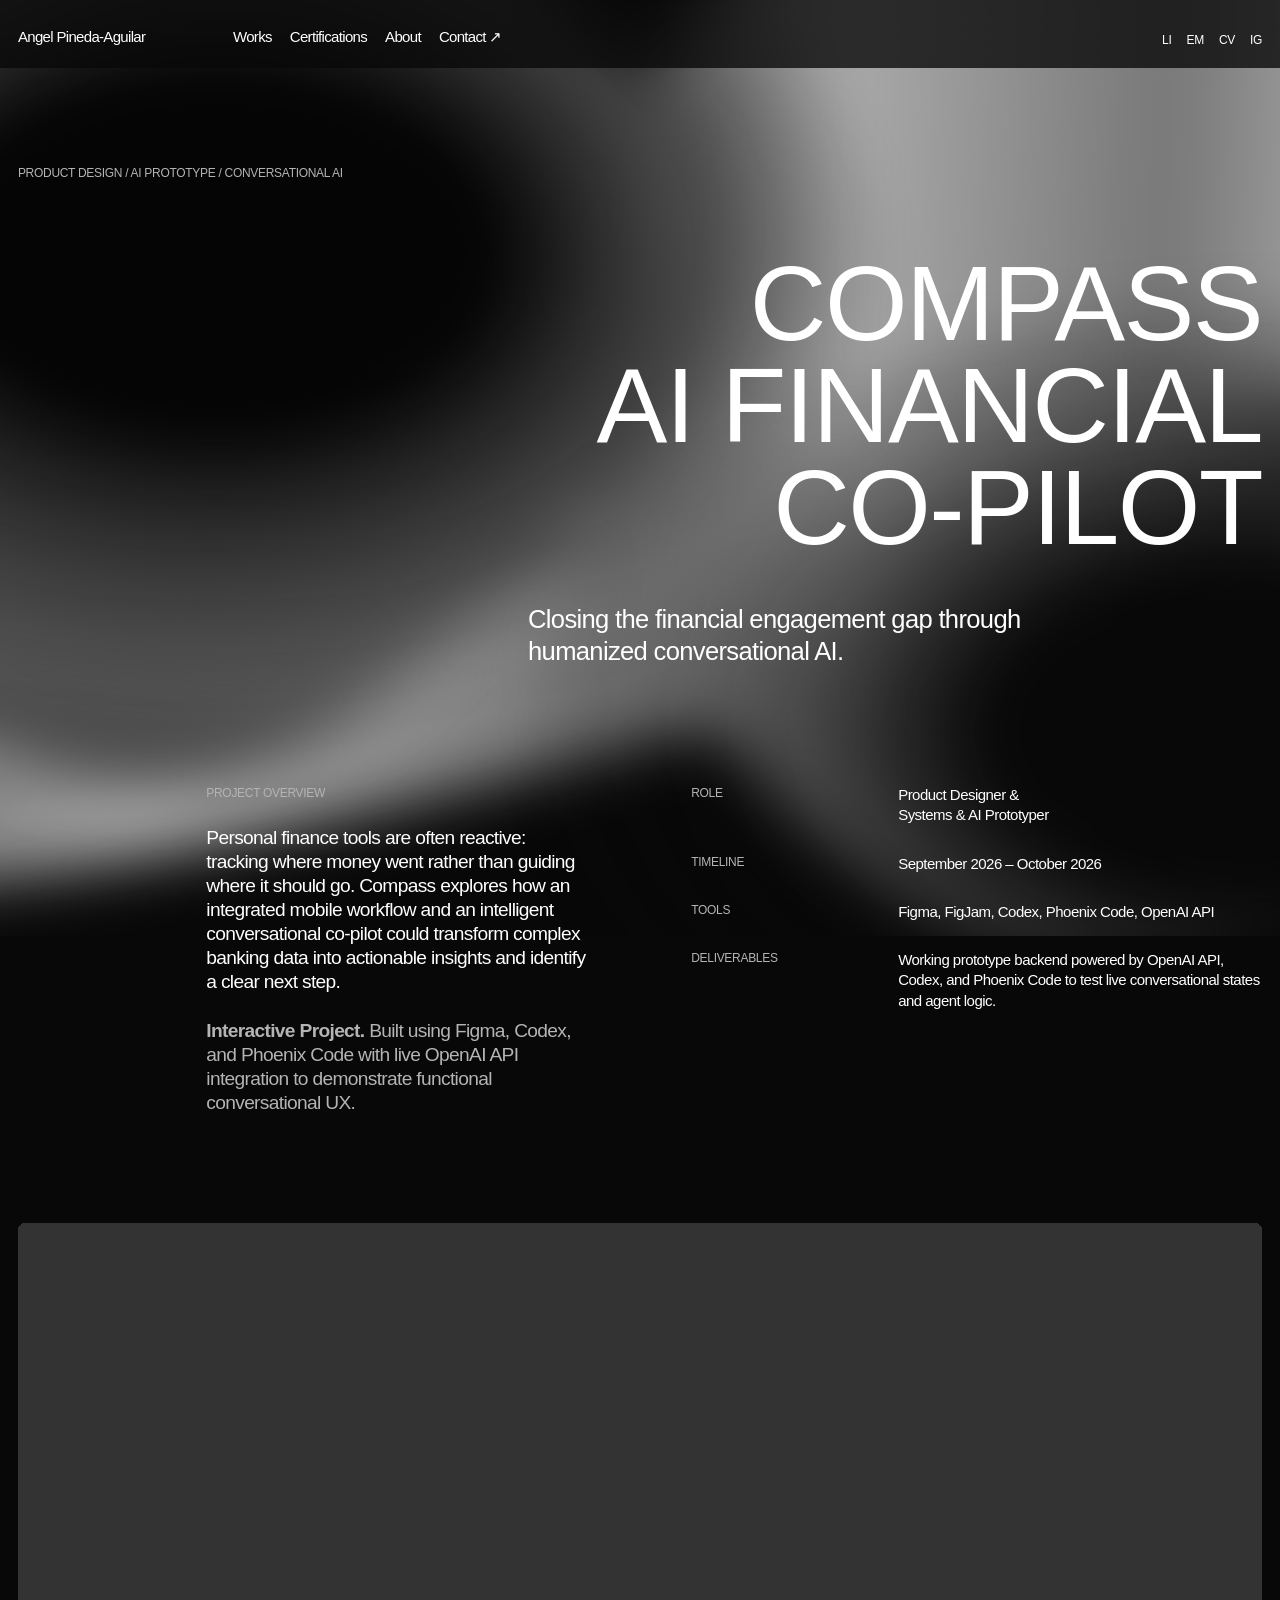
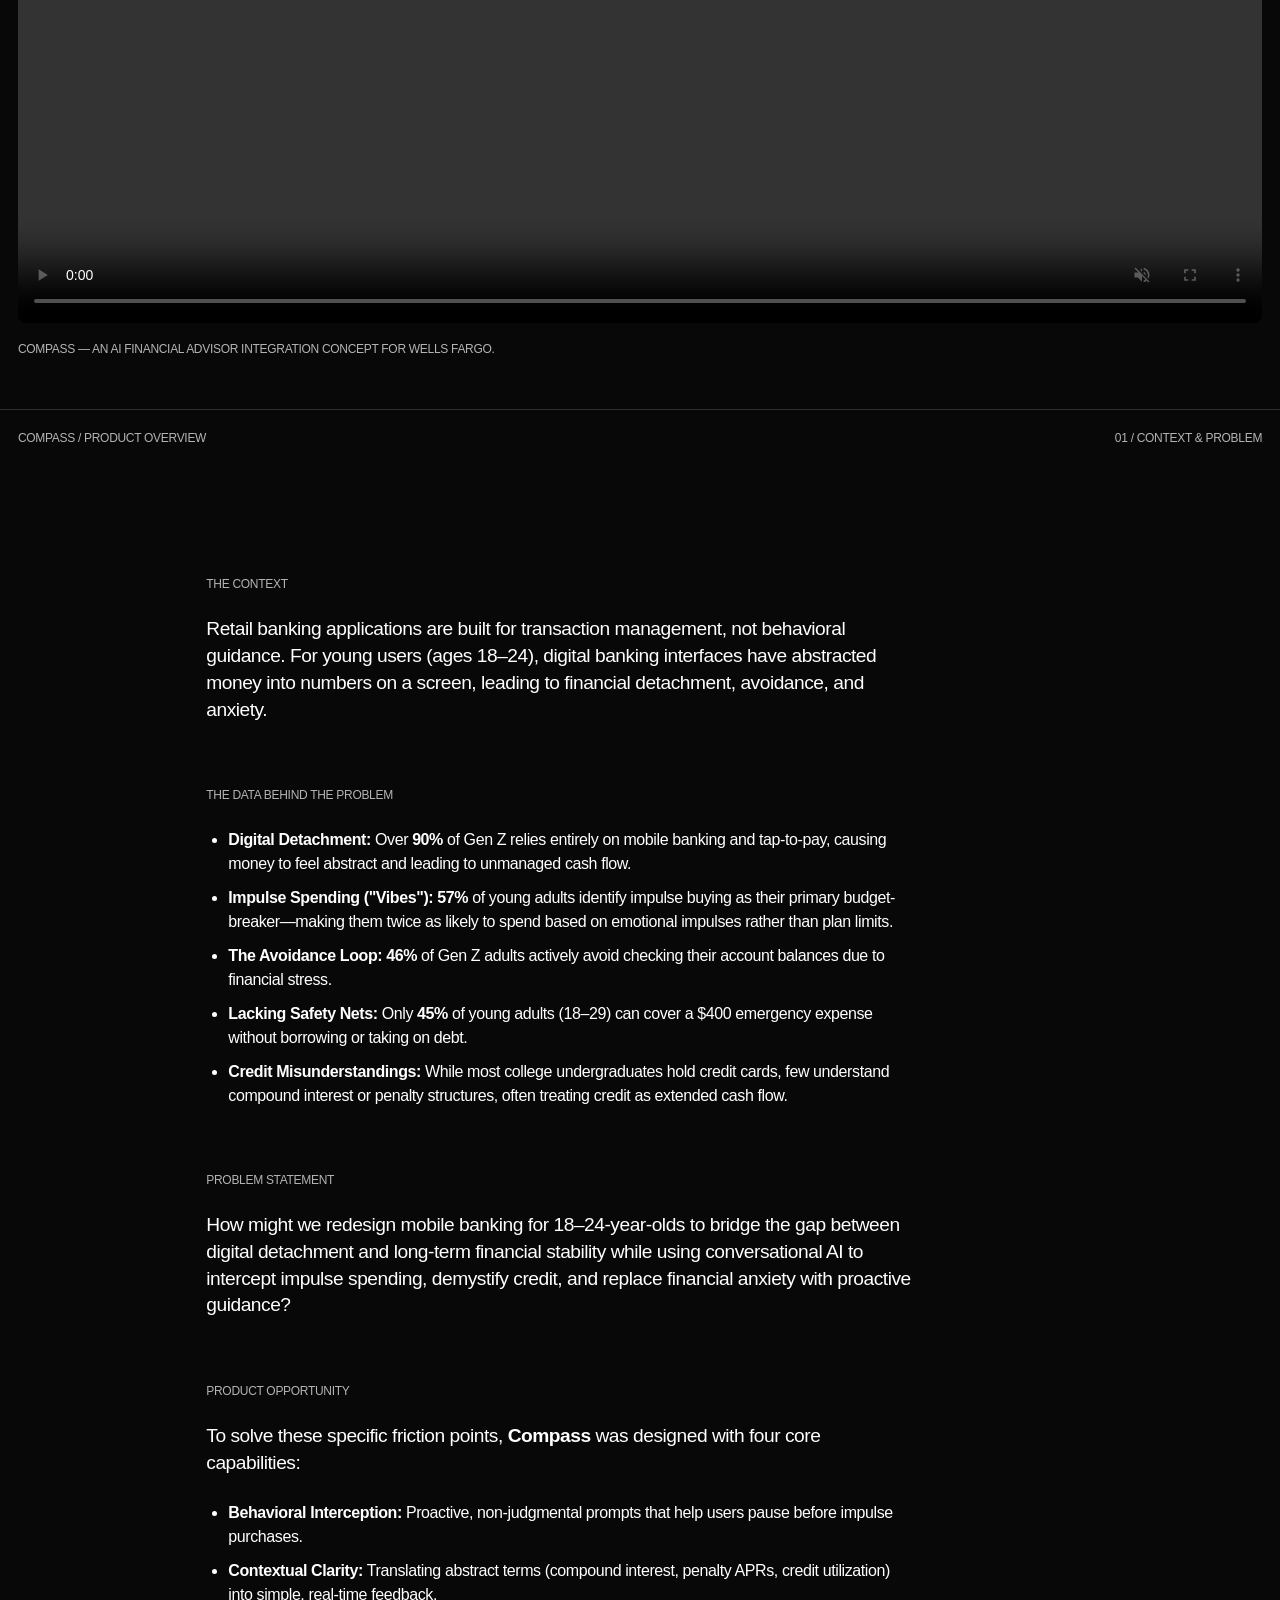
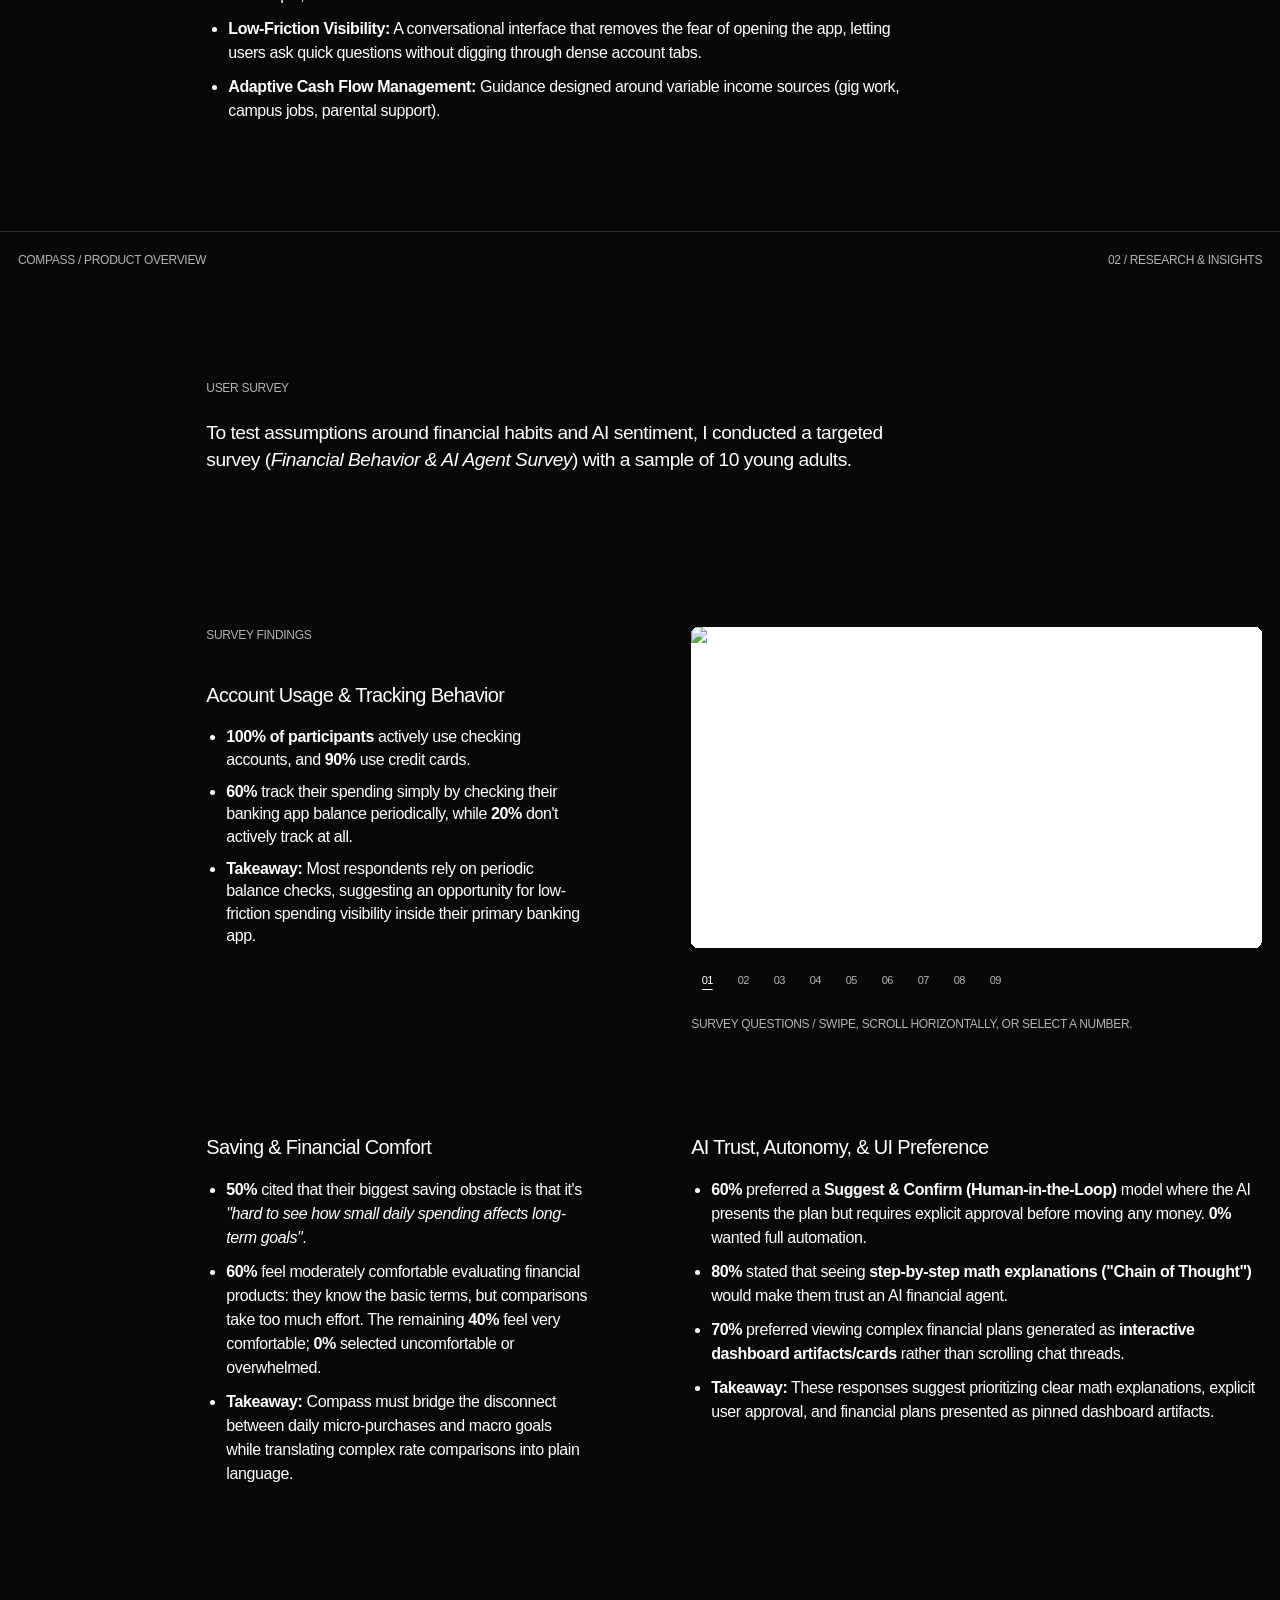
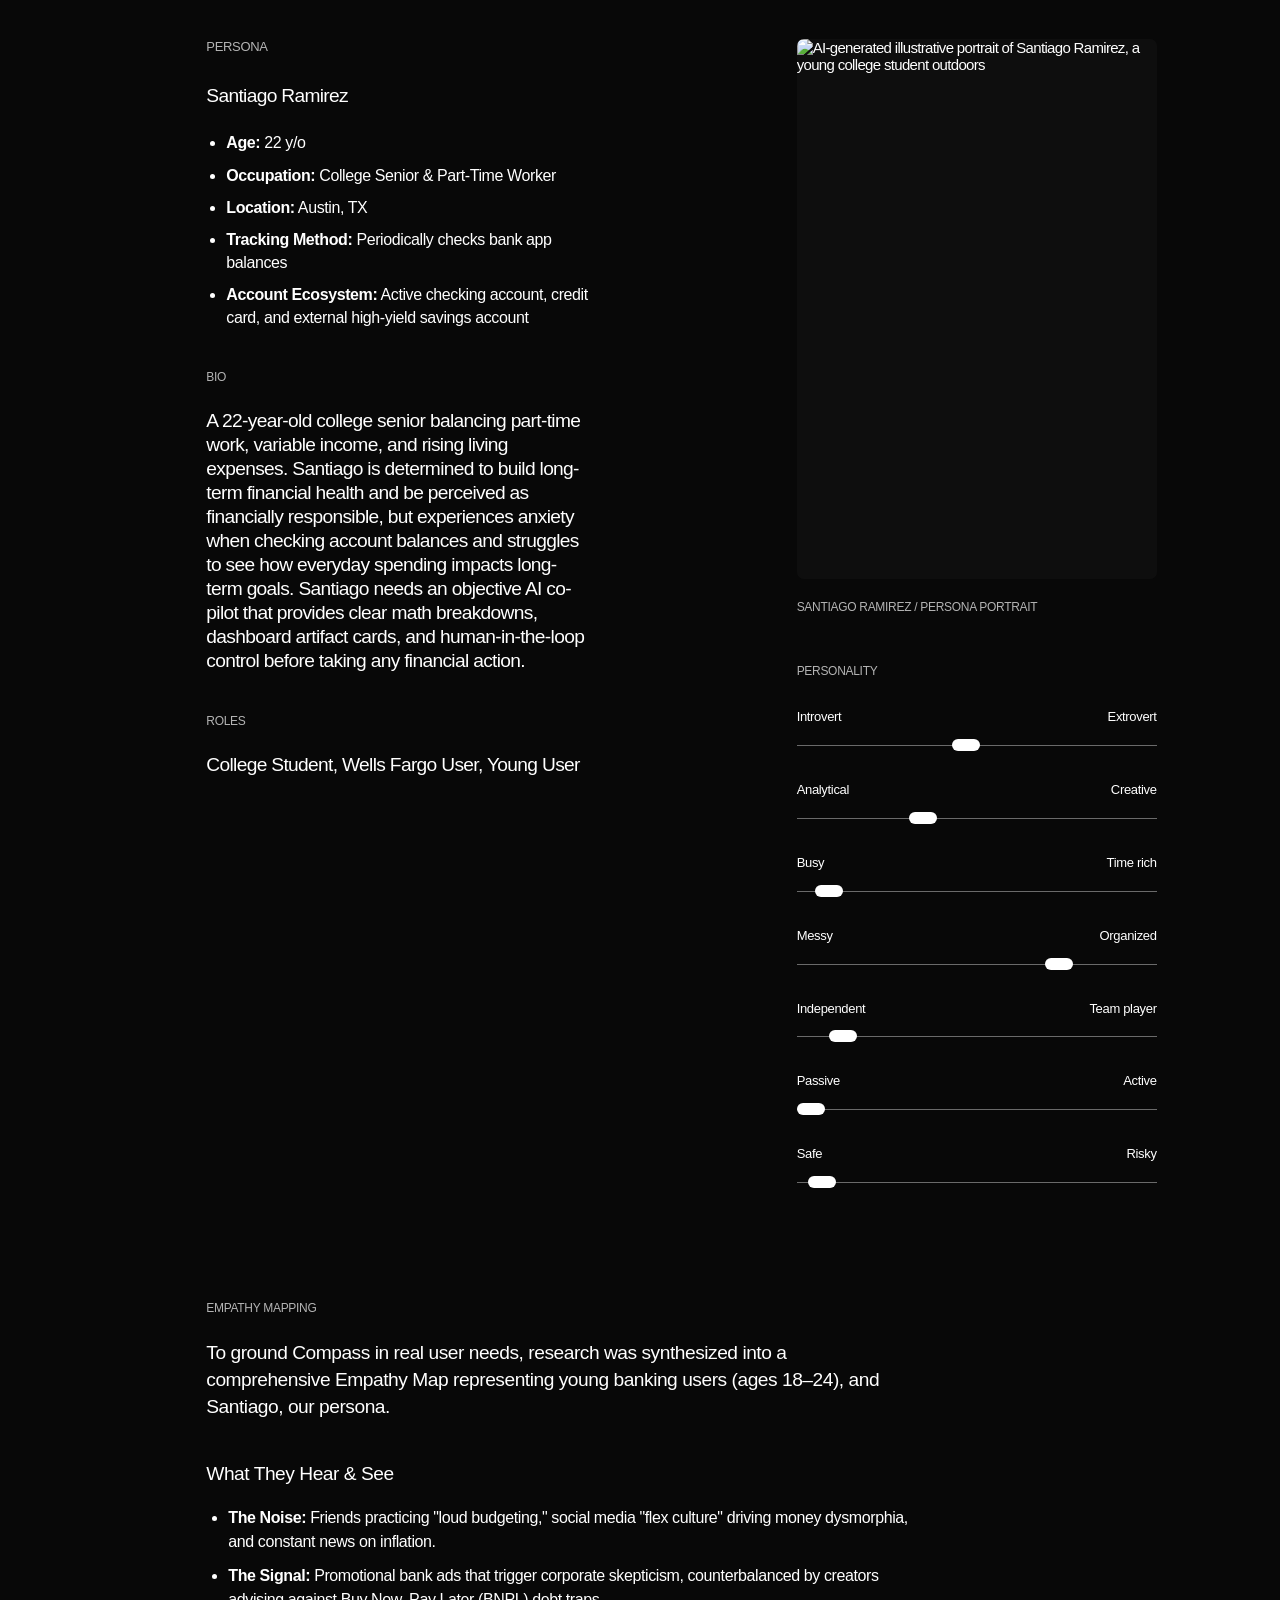
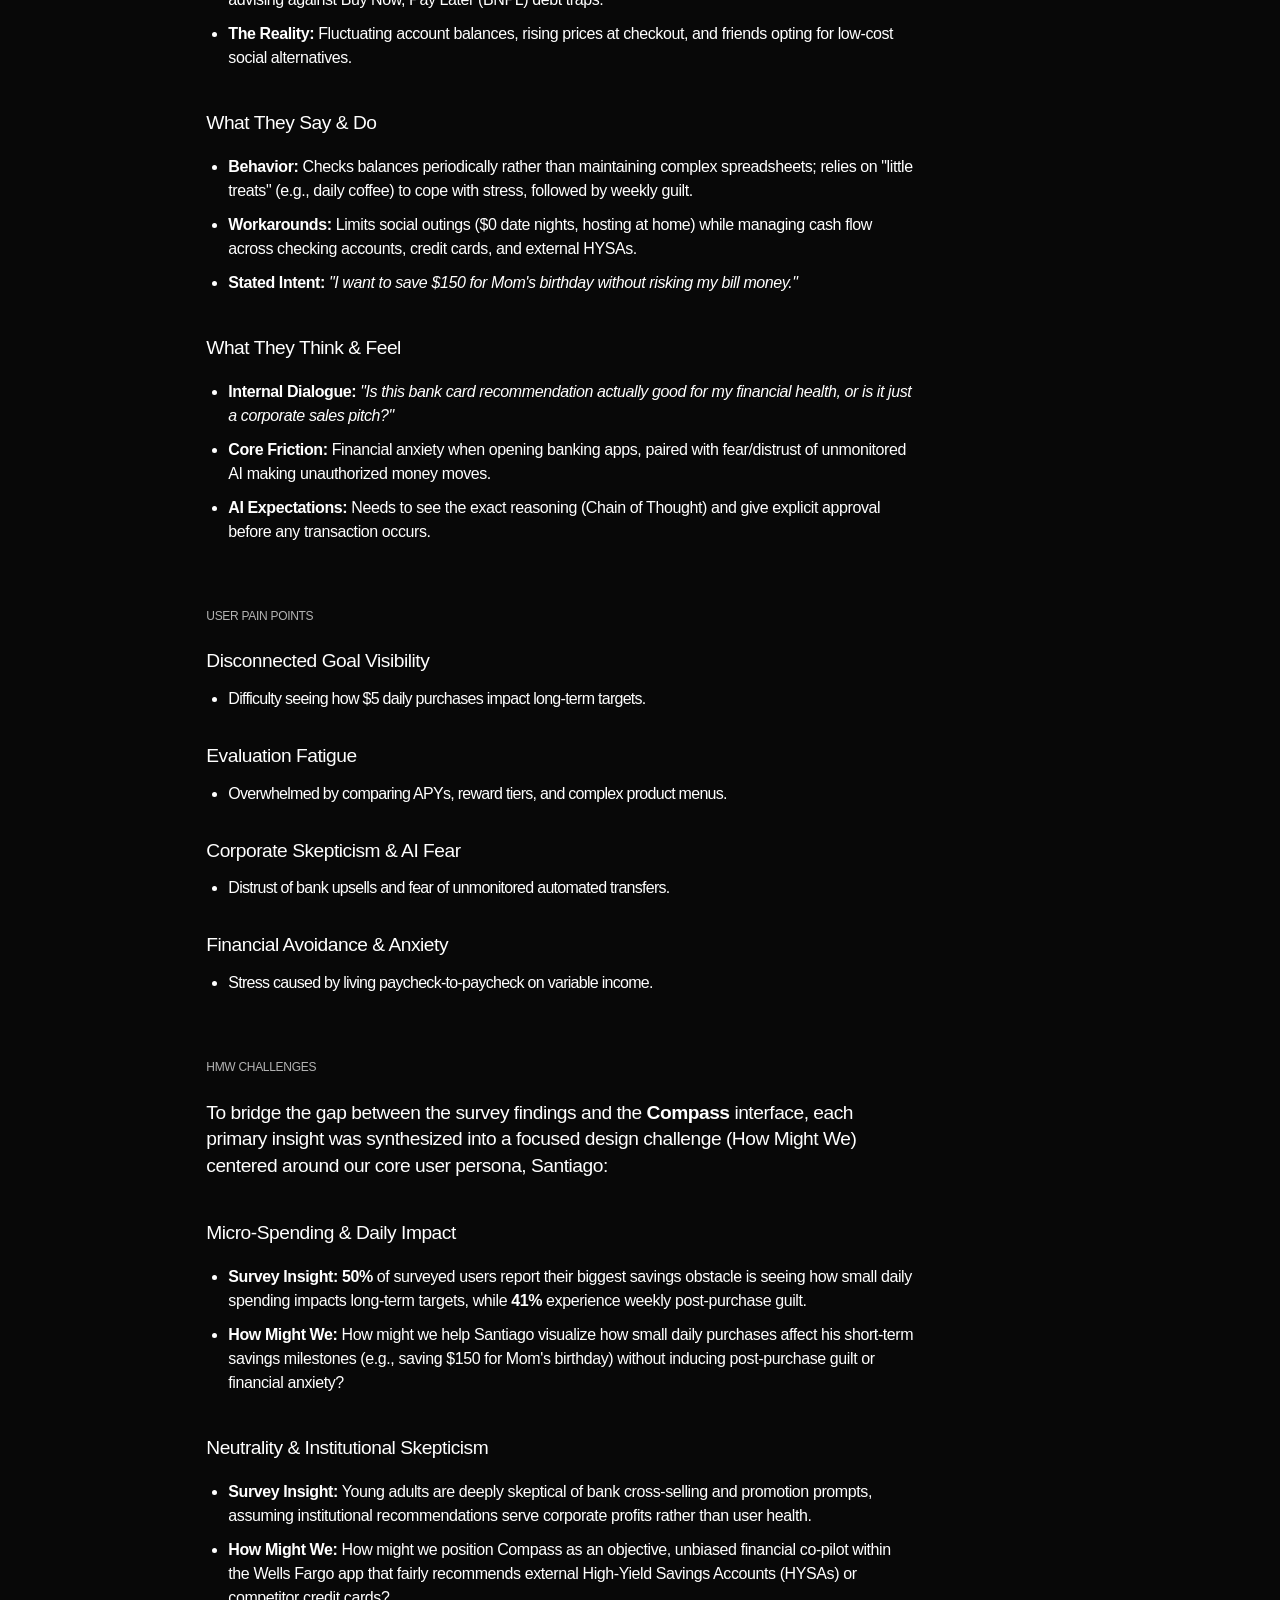
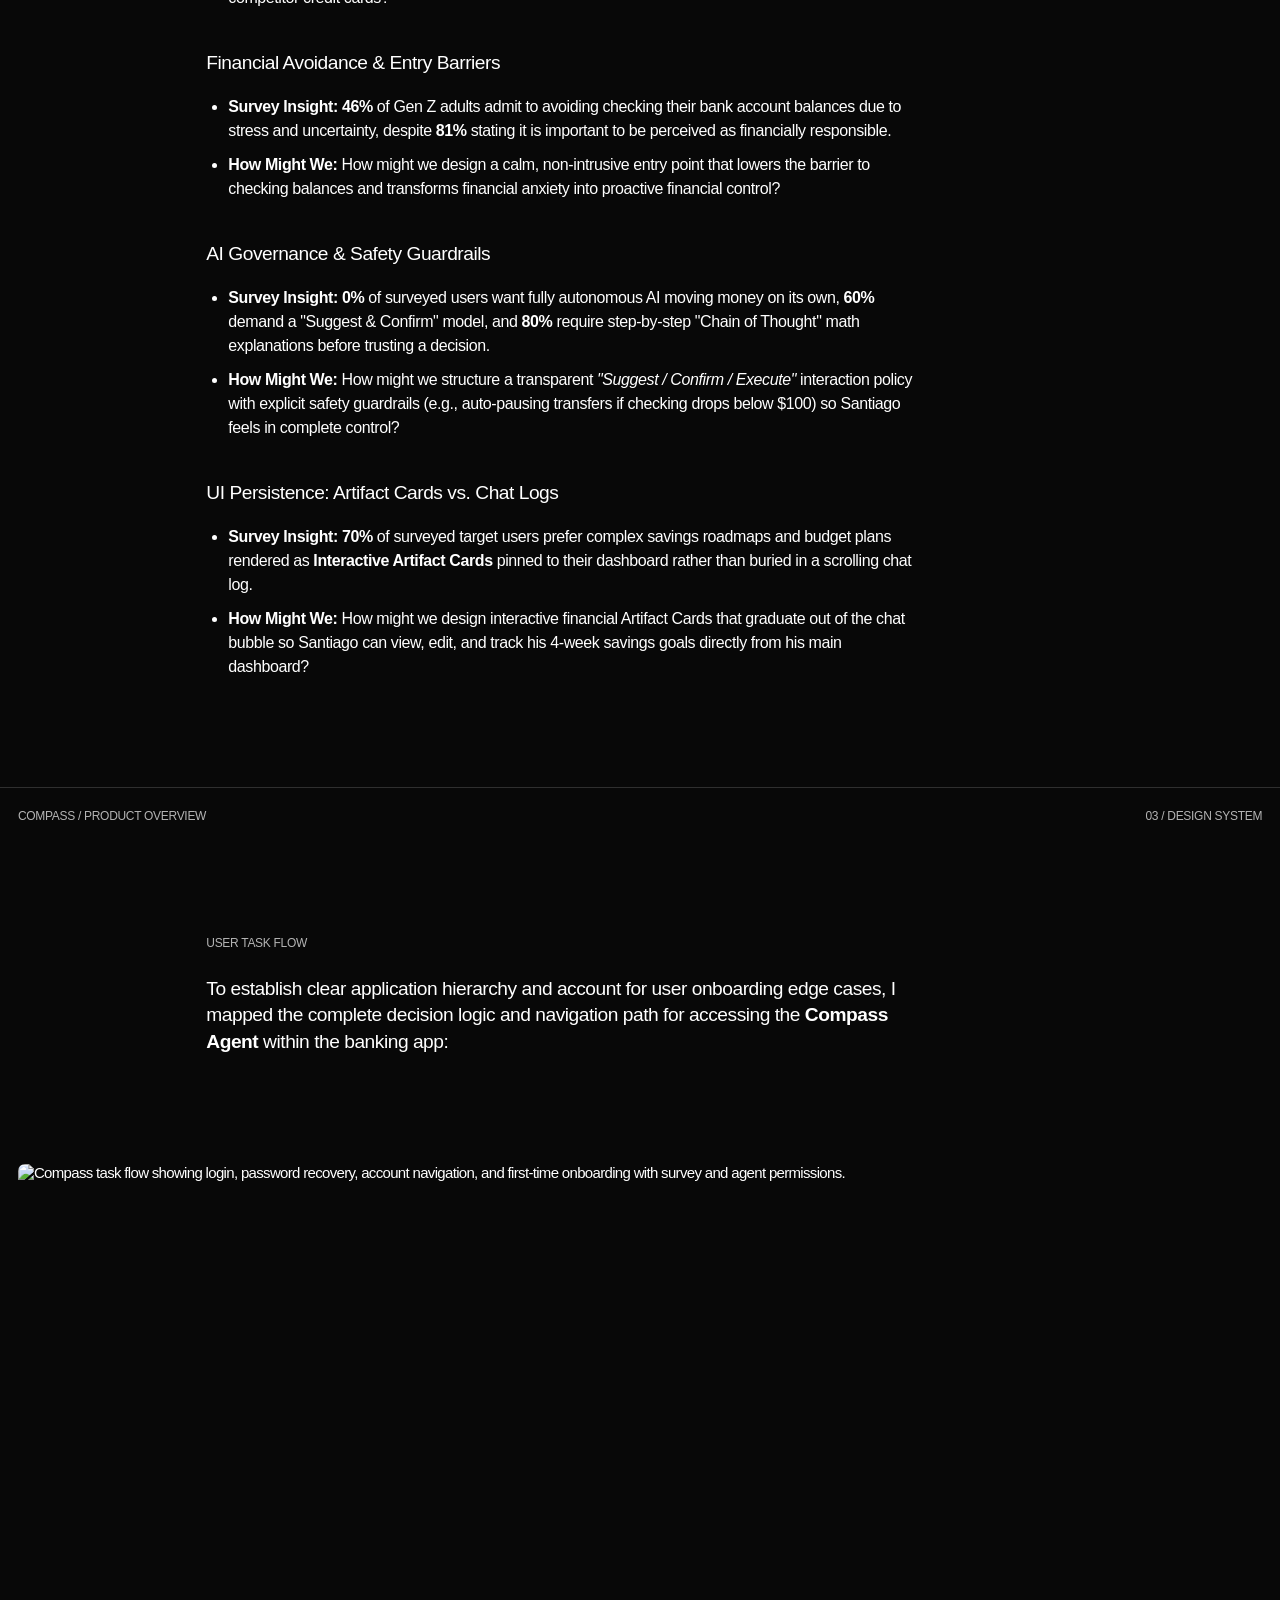
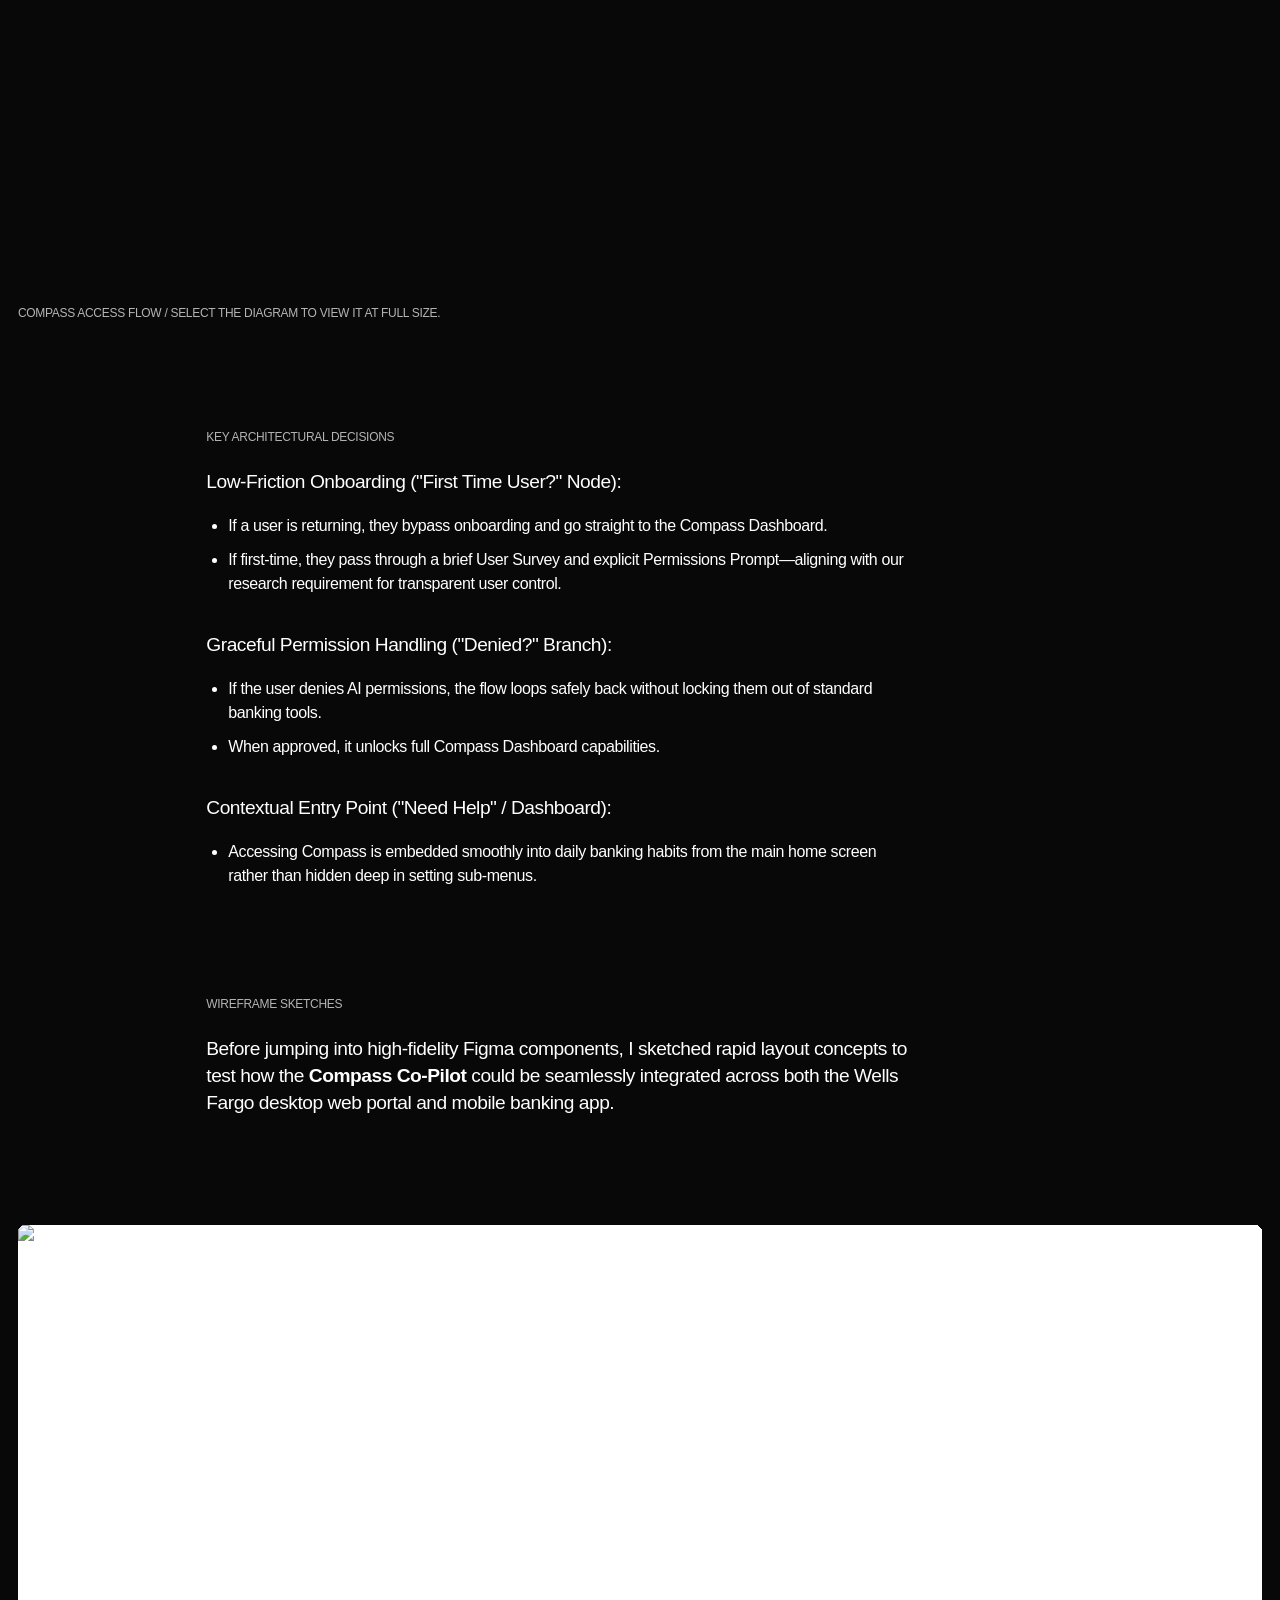
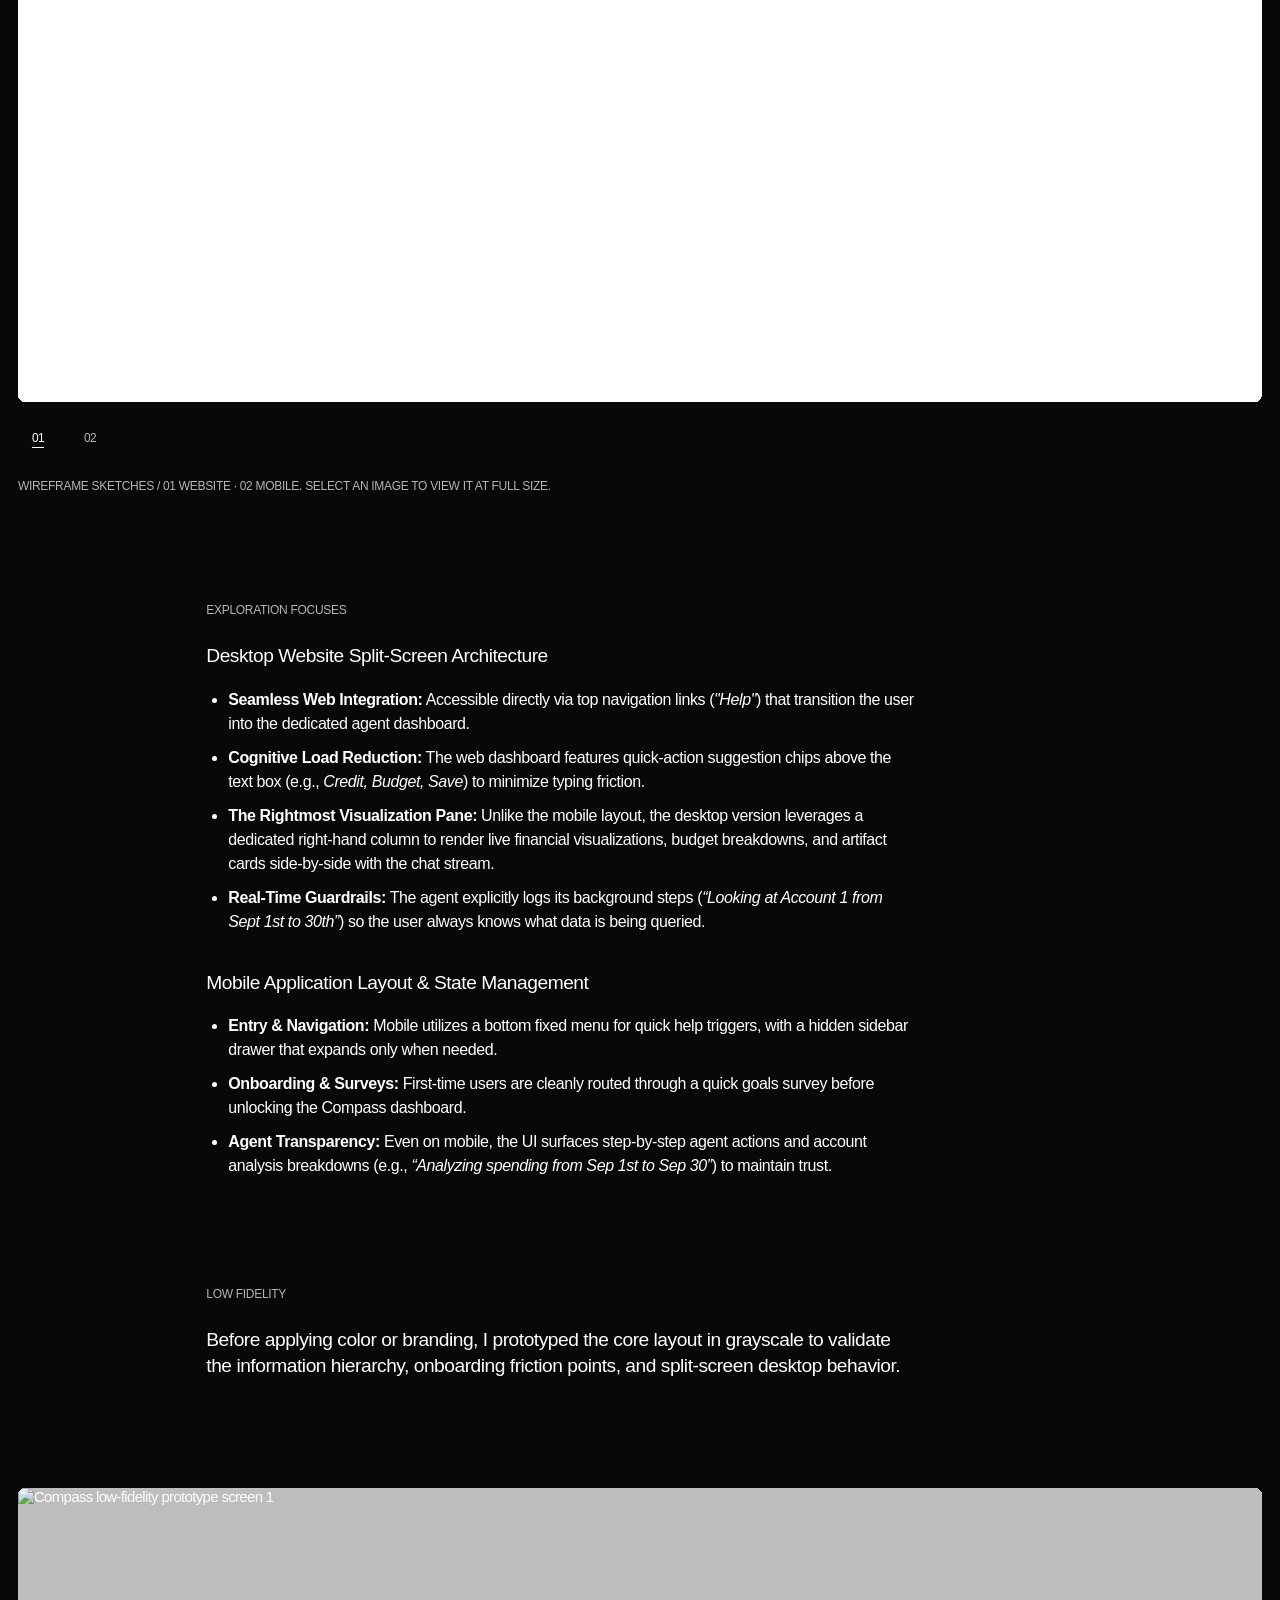
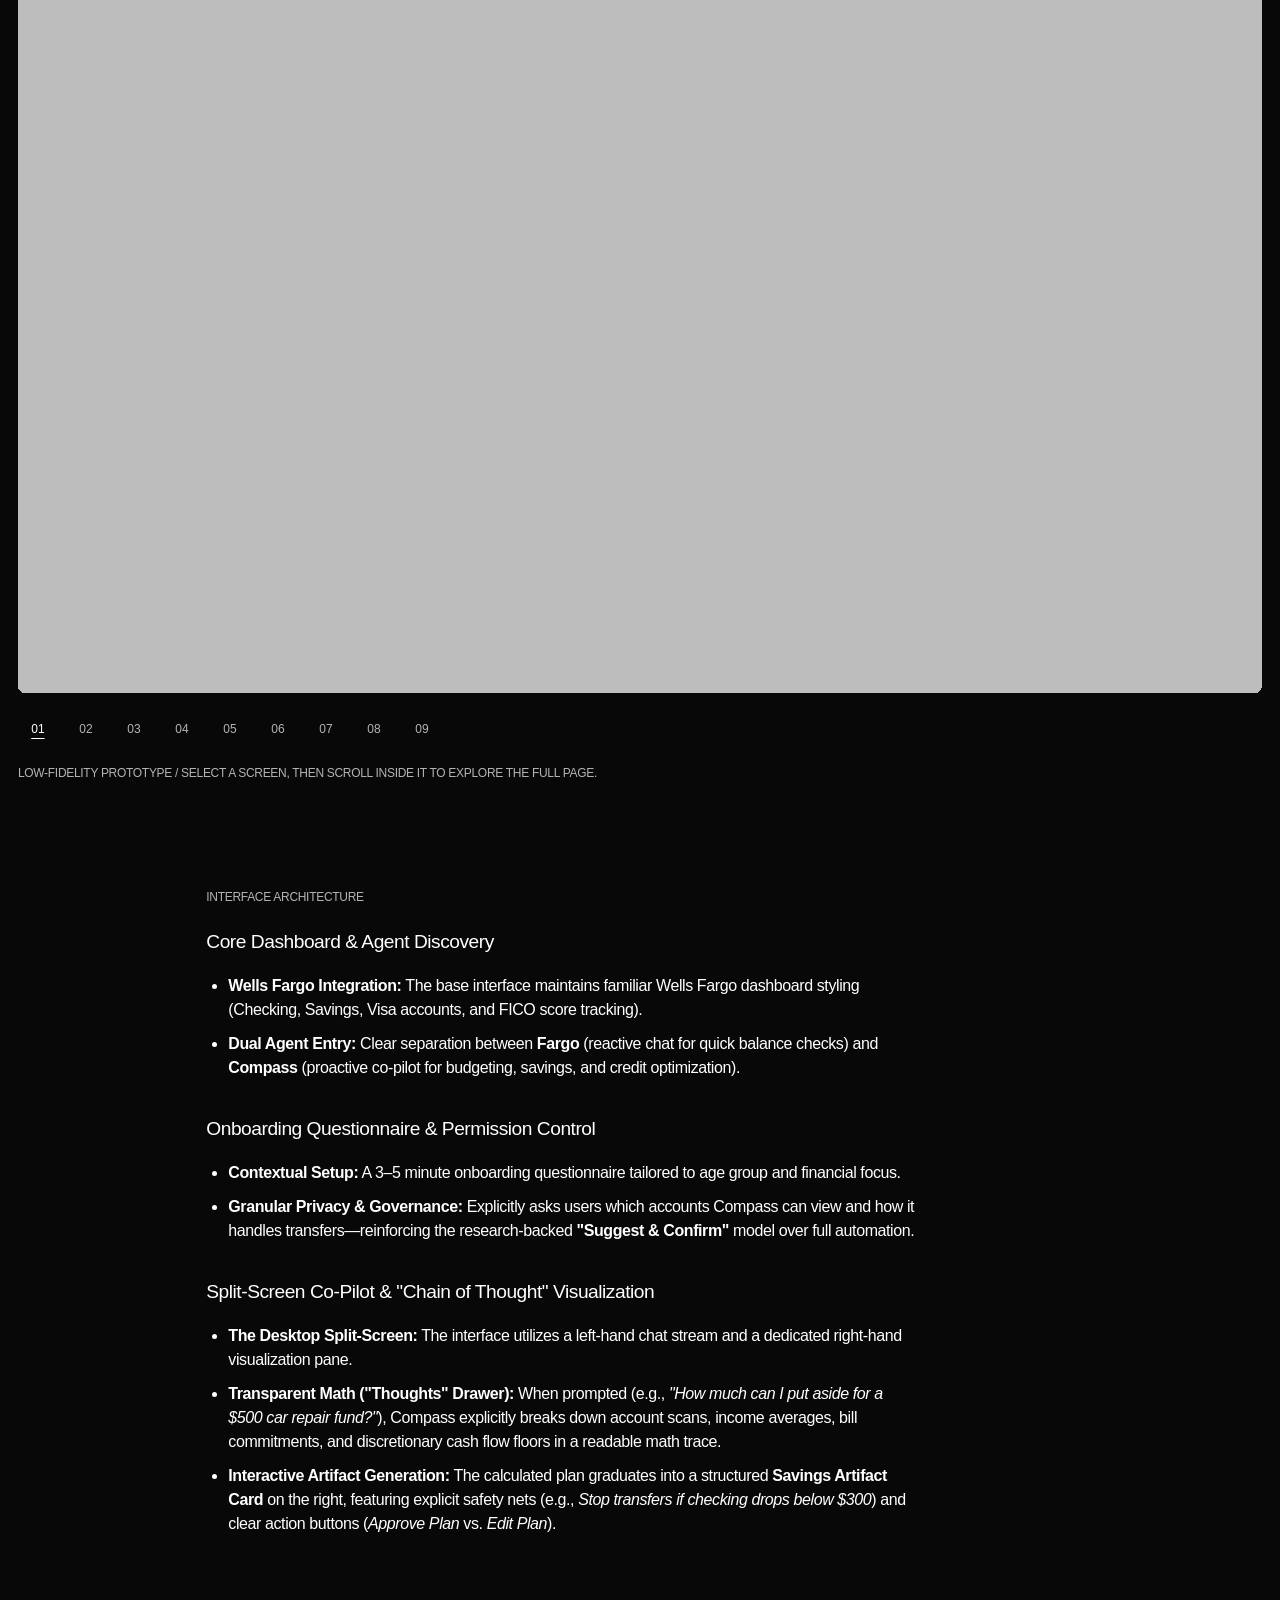
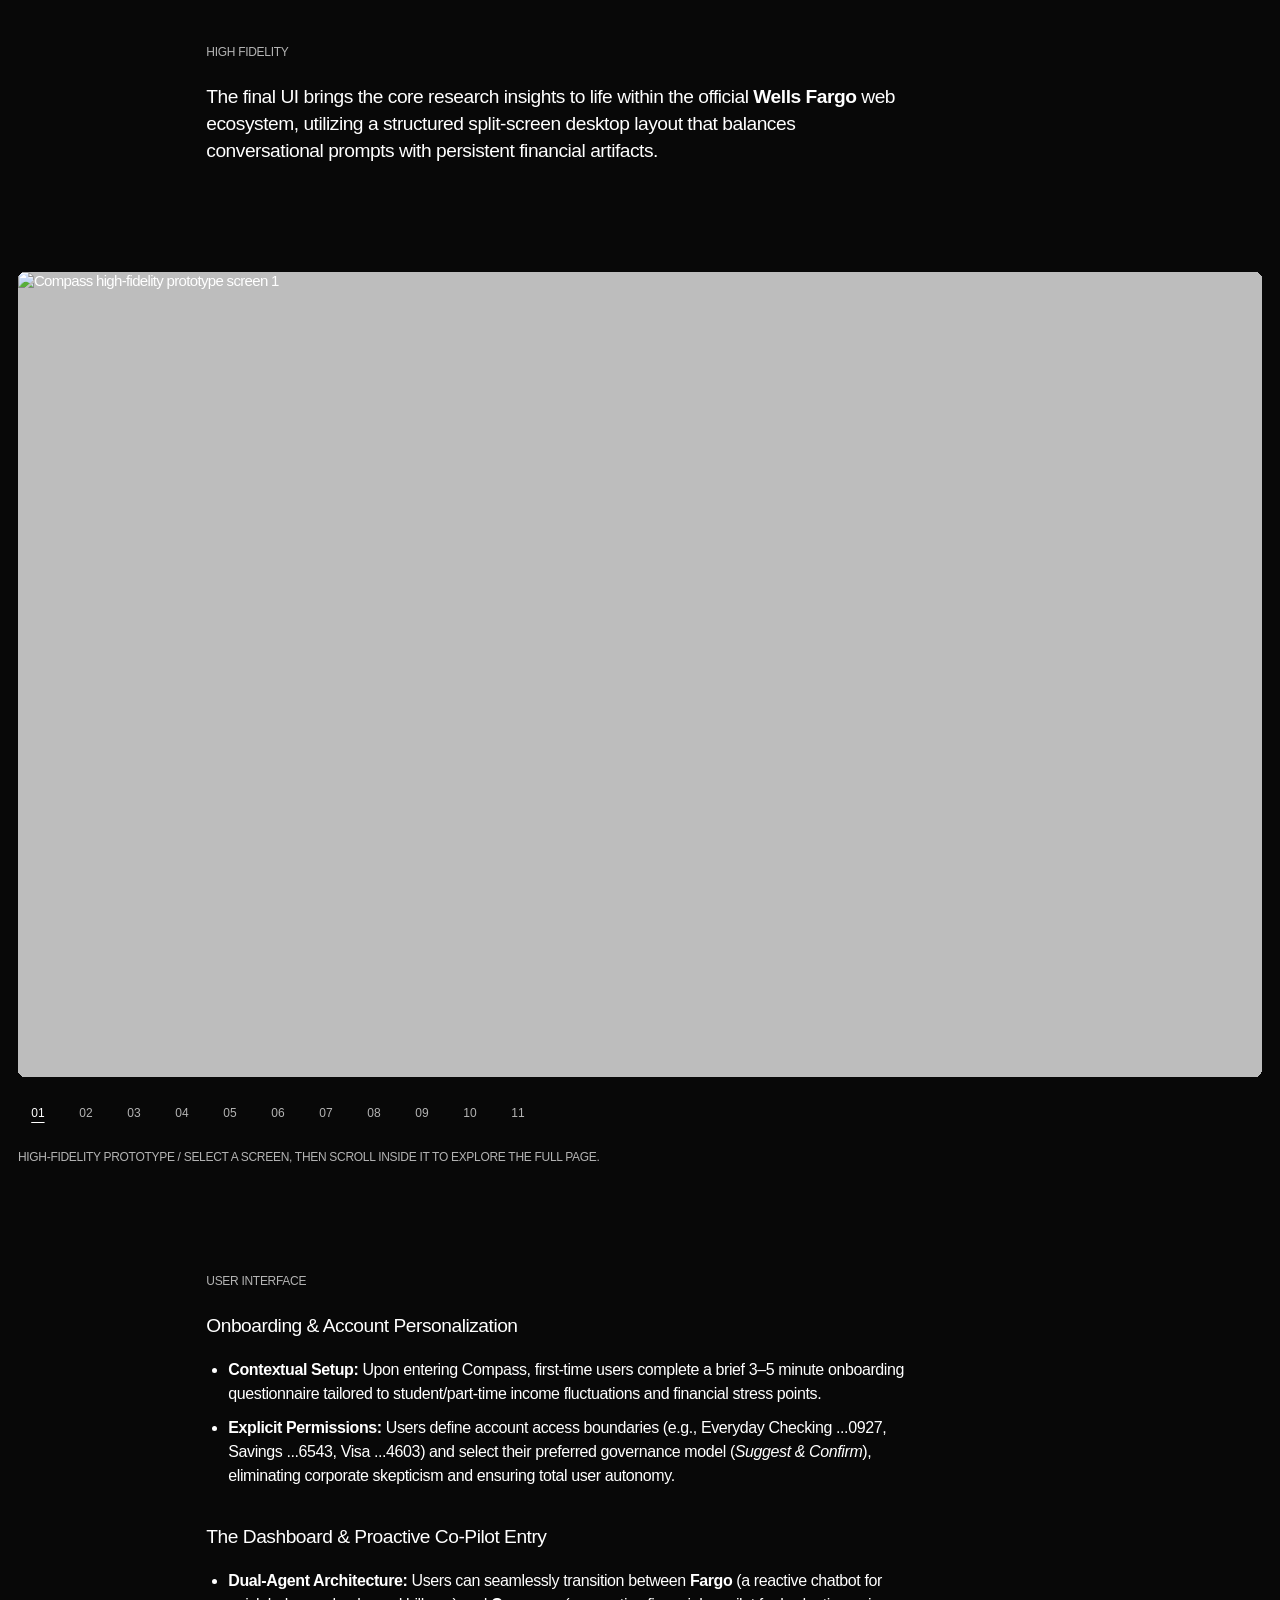
==== compass.html @ bc6a07fe "Add files via upload" ====
<!DOCTYPE html>
<html lang="en">
<head>
  <meta charset="utf-8">
  <meta name="viewport" content="width=device-width, initial-scale=1">
  <!-- EDIT: your name and search-engine description. -->
  <title>Compass — AI Financial Co-Pilot / Your Name</title>
  <meta name="description" content="Compass: redesigning mobile financial planning with intelligent conversational AI. A UX research and interface design case study.">
  <!-- Uses the SAME stylesheet as index.html. No build tools required. -->
  <link rel="stylesheet" href="style.css">
</head>
<body class="case-study-page">
  <div class="atmosphere" aria-hidden="true"><i></i><i></i><i></i><i></i></div>
  <a class="skip-link" href="#case-main">Skip to case study</a>

  <!-- Same borderless navigation and alignment as the homepage. EDIT your name and URLs. -->
  <header class="site-header">
    <a class="brand" href="index.html#home">Angel Pineda-Aguilar</a>
    <nav class="main-nav" aria-label="Main navigation"><a href="index.html#works">Works</a><a href="index.html#certifications">Certifications</a><a href="index.html#about">About</a><a href="mailto:hello@example.com">Contact ↗</a></nav>
    <!-- Replace these URLs with your own profiles. -->
    <!-- EDIT: replace profile URLs and email; add your résumé at assets/cv.pdf. -->
    <nav class="social-nav" aria-label="Social and contact links"><a href="https://linkedin.com" aria-label="LinkedIn">LI</a><a href="mailto:hello@example.com" aria-label="Email">EM</a><a href="assets/cv.pdf" aria-label="View résumé">CV</a><a href="https://instagram.com" aria-label="Instagram">IG</a></nav>
  </header>

  <main id="case-main" class="case-main">
    <section class="case-hero" aria-labelledby="case-title">
      <!-- EDIT TEXT: display title and one-sentence introduction. -->
      <div class="case-hero-heading">
        <p class="case-mono">Product design / AI Prototype / Conversational AI</p>
        <h1 id="case-title">COMPASS<br>AI FINANCIAL<br>CO-PILOT</h1>
        <p class="case-subtitle">Closing the financial engagement gap through humanized conversational AI.</p>
      </div>
      <div class="case-summary-grid">
        <div class="case-summary">
          <!-- EDIT TEXT: replace this illustrative summary with your research-backed project story. -->
          <p class="case-mono">Project overview</p>
          <p>Personal finance tools are often reactive: tracking where money went rather than guiding where it should go. Compass explores how an integrated mobile workflow and an intelligent conversational co-pilot could transform complex banking data into actionable insights and identify a clear next step.</p>
          <p class="case-note"><strong>Interactive Project.</strong> Built using Figma, Codex, and Phoenix Code with live OpenAI API integration to demonstrate functional conversational UX.</p>
        </div>
        <!-- EDIT TEXT: update role, timeline, tools, and deliverables. -->
        <dl class="case-metadata case-mono">
          <div><dt>Role</dt><dd>Product Designer &amp;<br>Systems &amp; AI Prototyper</dd></div>
          <div><dt>Timeline</dt><dd>September 2026 – October 2026</dd></div>
          <div><dt>Tools</dt><dd>Figma, FigJam, Codex, Phoenix Code, OpenAI API</dd></div>
          <div><dt>Deliverables</dt><dd>Working prototype backend powered by OpenAI API, Codex, and Phoenix Code to test live conversational states and agent logic.</dd></div>
        </dl>
      </div>
    </section>

    <!-- ================================================================
         BLOCK TYPE 1 / FULL-WIDTH MEDIA SHOWCASE
         COPY the complete <section> through </section> to reuse or reorder.
         SWAP VIDEO OR IMAGE HERE: replace .case-media-placeholder below
         with ONE of the following. Keep media paths relative to this HTML.

         VIDEO:
         <video autoplay loop muted playsinline src="assets/compass-hero.mp4"></video>
         For pause controls and an initial still frame, add:
         controls poster="assets/compass-hero-poster.jpg" preload="metadata"

         IMAGE:
         <img src="assets/compass-hero.png" alt="Compass mobile dashboard and AI co-pilot overview"
              width="1600" height="900" loading="lazy" decoding="async">
         ================================================================ -->
    <section class="case-block case-showcase" aria-label="Compass product overview">
      <figure class="case-figure">
        <div class="case-media case-media-wide">
          <!-- HERO VIDEO: replace this relative filename to swap the clip.
               Muted playback enables autoplay; controls allow pausing. -->
          <video autoplay loop muted playsinline controls preload="metadata"
                 aria-label="Compass financial co-pilot project walkthrough">
            <source src="assets/compass-portfolio.mp4" type="video/mp4">
            Your browser does not support embedded video. <a href="assets/compass-portfolio.mp4">Watch the Compass walkthrough</a>.
          </video>
        </div>
        <!-- EDIT TEXT: describe what the visitor should notice in this media. -->
        <figcaption class="case-mono">Compass — an AI financial advisor integration concept for Wells Fargo.</figcaption>
      </figure>
      <div class="case-block-label case-mono"><span>Compass / Product overview</span><span>01 / Context &amp; Problem</span></div>

    </section>

    <!-- ================================================================
         BLOCK TYPE 4 / TEXT ONLY
         COPY the complete section below to add a text-only chapter anywhere.
         EDIT the label, heading, and paragraphs. No media is required.
         When duplicating, give the heading a unique id and update the section's
         aria-labelledby to match. Remove/add paragraphs as needed.
         ================================================================ -->
    <section class="case-block case-text-only" aria-labelledby="text-chapter-title">
      <h2 id="text-chapter-title" class="case-mono case-text-label">The context</h2>
      <div class="case-text-content">
        <!-- EDIT TEXT: context narrative. -->
        <p>Retail banking applications are built for transaction management, not behavioral guidance. For young users (ages 18–24), digital banking interfaces have abstracted money into numbers on a screen, leading to financial detachment, avoidance, and anxiety.</p>
        <!-- Add research citations or source links alongside these statistics before publishing. -->
        <h3 class="case-mono case-data-label">The Data Behind the Problem</h3>
        <ul>
          <li><strong>Digital Detachment:</strong> Over <strong>90%</strong> of Gen Z relies entirely on mobile banking and tap-to-pay, causing money to feel abstract and leading to unmanaged cash flow.</li>
          <li><strong>Impulse Spending (&quot;Vibes&quot;):</strong> <strong>57%</strong> of young adults identify impulse buying as their primary budget-breaker—making them twice as likely to spend based on emotional impulses rather than plan limits.</li>
          <li><strong>The Avoidance Loop:</strong> <strong>46%</strong> of Gen Z adults actively avoid checking their account balances due to financial stress.</li>
          <li><strong>Lacking Safety Nets:</strong> Only <strong>45%</strong> of young adults (18–29) can cover a $400 emergency expense without borrowing or taking on debt.</li>
          <li><strong>Credit Misunderstandings:</strong> While most college undergraduates hold credit cards, few understand compound interest or penalty structures, often treating credit as extended cash flow.</li>
        </ul>
        <h3 class="case-mono case-data-label">Problem Statement</h3>
        <p>How might we redesign mobile banking for 18–24-year-olds to bridge the gap between digital detachment and long-term financial stability while using conversational AI to intercept impulse spending, demystify credit, and replace financial anxiety with proactive guidance?</p>
        <h3 class="case-mono case-data-label">Product Opportunity</h3>
        <p>To solve these specific friction points, <strong>Compass</strong> was designed with four core capabilities:</p>
        <ul class="case-capabilities">
          <li><strong>Behavioral Interception:</strong> Proactive, non-judgmental prompts that help users pause before impulse purchases.</li>
          <li><strong>Contextual Clarity:</strong> Translating abstract terms (compound interest, penalty APRs, credit utilization) into simple, real-time feedback.</li>
          <li><strong>Low-Friction Visibility:</strong> A conversational interface that removes the fear of opening the app, letting users ask quick questions without digging through dense account tabs.</li>
          <li><strong>Adaptive Cash Flow Management:</strong> Guidance designed around variable income sources (gig work, campus jobs, parental support).</li>
        </ul>
        <!-- Optional subheading and list: uncomment and personalize if useful.
        <h3>Key findings</h3>
        <ul>
          <li>Your first research finding.</li>
          <li>Your second research finding.</li>
        </ul>
        -->
      </div>
    </section>

    <!-- SECTION MARKER: edit the chapter name and number for the next section. -->
    <div class="case-block-label case-mono case-chapter-marker"><span>Compass / Product overview</span><span>02 / Research &amp; Insights</span></div>

    <!-- ================================================================
         BLOCK TYPE 2 / SPLIT GRID: TEXT + MOBILE MEDIA
         COPY the complete <section> through </section> to reuse or reorder.
         EDIT TEXT in .case-block-copy; replace the placeholder in .case-media.

         VIDEO:
         <video autoplay loop muted playsinline controls preload="metadata"
                src="assets/compass-challenge.mp4"
                poster="assets/compass-challenge-poster.jpg"
                aria-label="Walkthrough of the Compass goal-setting flow"></video>

         IMAGE:
         <img src="assets/compass-challenge.png" alt="Compass goal-setting screen"
              width="900" height="1600" loading="lazy" decoding="async">
         Mobile media uses object-fit: contain so no interface content is cropped.
         ================================================================ -->
    <!-- SURVEY DATA / edit the research introduction here. -->
    <section class="case-block case-text-only" aria-labelledby="survey-data-title">
      <h2 id="survey-data-title" class="case-mono case-text-label">User Survey</h2>
      <div class="case-text-content">
        <p>To test assumptions around financial habits and AI sentiment, I conducted a targeted survey (<em>Financial Behavior &amp; AI Agent Survey</em>) with a sample of 10 young adults.</p>
      </div>
    </section>

    <!-- SURVEY FINDINGS / text + horizontal media.
         Duplicate this section for another finding. Update heading IDs when copying. -->
    <section class="case-block case-split case-survey-split" aria-labelledby="survey-finding-title">
      <div class="case-block-copy">
        <!-- EDIT TEXT: add a survey finding and explain what it means for the design. -->
        <h2 id="survey-finding-title">Survey findings</h2>
        <h3>Account Usage &amp; Tracking Behavior</h3>
        <ul>
          <li><strong>100% of participants</strong> actively use checking accounts, and <strong>90%</strong> use credit cards.</li>
          <li><strong>60%</strong> track their spending simply by checking their banking app balance periodically, while <strong>20%</strong> don't actively track at all.</li>
          <li><strong>Takeaway:</strong> Most respondents rely on periodic balance checks, suggesting an opportunity for low-friction spending visibility inside their primary banking app.</li>
        </ul>

      </div>
      <figure class="case-figure case-landscape-figure survey-gallery">
        <div class="survey-question-track" tabindex="0" role="region" aria-label="Survey questions, scroll horizontally to explore nine images">
            <div class="survey-question" id="survey-question-1" role="group" aria-label="Question 1 of 9">
              <img src="assets/compass-survey-01.webp" alt="Academic and employment status: 60% full-time students, 20% part-time students and working, 10% recent graduates, 10% other." width="1532" height="628" loading="lazy" decoding="async">
              <span class="survey-toolbar-mask" aria-hidden="true" style="top: 15.384%; height: 8.745%"></span>
            </div>
            <div class="survey-question" id="survey-question-2" role="group" aria-label="Question 2 of 9">
              <img src="assets/compass-survey-02.webp" alt="Financial accounts used: 100% checking, 30% traditional savings, 90% credit cards, 50% external high-yield savings, 40% investment or budgeting apps, 10% Fidelity." width="1532" height="707" loading="lazy" decoding="async">
              <span class="survey-toolbar-mask" aria-hidden="true" style="top: 11.030%; height: 9.845%"></span>
            </div>
            <div class="survey-question" id="survey-question-3" role="group" aria-label="Question 3 of 9">
              <img src="assets/compass-survey-03.webp" alt="Spending tracking: 60% check bank balances periodically, 20% use spreadsheets or manual tools, 20% do not actively track." width="1532" height="672" loading="lazy" decoding="async">
              <span class="survey-toolbar-mask" aria-hidden="true" style="top: 12.959%; height: 9.358%"></span>
            </div>
            <div class="survey-question" id="survey-question-4" role="group" aria-label="Question 4 of 9">
              <img src="assets/compass-survey-04.webp" alt="Saving obstacles: 50% struggle to connect daily spending with long-term goals, 20% remembering to save, 20% keeping goal money separate, 10% choosing where to save." width="1532" height="672" loading="lazy" decoding="async">
              <span class="survey-toolbar-mask" aria-hidden="true" style="top: 12.959%; height: 9.358%"></span>
            </div>
            <div class="survey-question" id="survey-question-5" role="group" aria-label="Question 5 of 9">
              <img src="assets/compass-survey-05.webp" alt="Financial product comfort: 40% very comfortable, 60% moderately comfortable; no respondents selected uncomfortable or overwhelmed." width="1532" height="673" loading="lazy" decoding="async">
              <span class="survey-toolbar-mask" aria-hidden="true" style="top: 12.904%; height: 9.372%"></span>
            </div>
            <div class="survey-question" id="survey-question-6" role="group" aria-label="Question 6 of 9">
              <img src="assets/compass-survey-06.webp" alt="Bank product recommendations: 80% report no change in trust, 10% slightly increased trust, 10% decreased trust." width="1532" height="674" loading="lazy" decoding="async">
              <span class="survey-toolbar-mask" aria-hidden="true" style="top: 12.849%; height: 9.386%"></span>
            </div>
            <div class="survey-question" id="survey-question-7" role="group" aria-label="Question 7 of 9">
              <img src="assets/compass-survey-07.webp" alt="AI control preference: 60% suggest and confirm, 40% advisory only, 0% full automation." width="1532" height="674" loading="lazy" decoding="async">
              <span class="survey-toolbar-mask" aria-hidden="true" style="top: 12.849%; height: 9.386%"></span>
            </div>
            <div class="survey-question" id="survey-question-8" role="group" aria-label="Question 8 of 9">
              <img src="assets/compass-survey-08.webp" alt="AI trust factors: 80% math explanations; 60% confirmation steps, data privacy guarantees, and source citations; 40% spending limits." width="1532" height="704" loading="lazy" decoding="async">
              <span class="survey-toolbar-mask" aria-hidden="true" style="top: 11.195%; height: 9.803%"></span>
            </div>
            <div class="survey-question" id="survey-question-9" role="group" aria-label="Question 9 of 9">
              <img src="assets/compass-survey-09.webp" alt="Financial plan format: 70% interactive dashboard cards, 20% chat threads, 10% summarized notifications." width="1532" height="673" loading="lazy" decoding="async">
              <span class="survey-toolbar-mask" aria-hidden="true" style="top: 12.904%; height: 9.372%"></span>
            </div>
        </div>
        <nav class="survey-question-nav" aria-label="Survey question navigation"><a href="#survey-question-1" data-survey-slide="0" aria-label="Show survey question 1" aria-current="true">01</a><a href="#survey-question-2" data-survey-slide="1" aria-label="Show survey question 2">02</a><a href="#survey-question-3" data-survey-slide="2" aria-label="Show survey question 3">03</a><a href="#survey-question-4" data-survey-slide="3" aria-label="Show survey question 4">04</a><a href="#survey-question-5" data-survey-slide="4" aria-label="Show survey question 5">05</a><a href="#survey-question-6" data-survey-slide="5" aria-label="Show survey question 6">06</a><a href="#survey-question-7" data-survey-slide="6" aria-label="Show survey question 7">07</a><a href="#survey-question-8" data-survey-slide="7" aria-label="Show survey question 8">08</a><a href="#survey-question-9" data-survey-slide="8" aria-label="Show survey question 9">09</a></nav>
        <figcaption class="case-mono">Survey questions / Swipe, scroll horizontally, or select a number.</figcaption>
      </figure>
      <!-- Paired survey insights share one row on desktop. -->
      <div class="survey-insights-grid">
        <div class="survey-insight">
        <h3>Saving &amp; Financial Comfort</h3>
        <ul>
          <li><strong>50%</strong> cited that their biggest saving obstacle is that it's <em>"hard to see how small daily spending affects long-term goals"</em>.</li>
          <li><strong>60%</strong> feel moderately comfortable evaluating financial products: they know the basic terms, but comparisons take too much effort. The remaining <strong>40%</strong> feel very comfortable; <strong>0%</strong> selected uncomfortable or overwhelmed.</li>
          <li><strong>Takeaway:</strong> Compass must bridge the disconnect between daily micro-purchases and macro goals while translating complex rate comparisons into plain language.</li>
        </ul>

        </div>
        <div class="survey-insight">
        <h3>AI Trust, Autonomy, &amp; UI Preference</h3>
        <ul>
          <li><strong>60%</strong> preferred a <strong>Suggest &amp; Confirm (Human-in-the-Loop)</strong> model where the AI presents the plan but requires explicit approval before moving any money. <strong>0%</strong> wanted full automation.</li>
          <li><strong>80%</strong> stated that seeing <strong>step-by-step math explanations ("Chain of Thought")</strong> would make them trust an AI financial agent.</li>
          <li><strong>70%</strong> preferred viewing complex financial plans generated as <strong>interactive dashboard artifacts/cards</strong> rather than scrolling chat threads.</li>
          <li><strong>Takeaway:</strong> These responses suggest prioritizing clear math explanations, explicit user approval, and financial plans presented as pinned dashboard artifacts.</li>
        </ul>
        </div>
      </div>
    </section>

    <section class="case-block case-split case-persona" aria-labelledby="persona-title">
      <div class="case-block-copy">
        <!-- PERSONA: edit Santiago's research-based profile here. -->
        <h2 id="persona-title">PERSONA</h2>
        <p>Santiago Ramirez</p>
        <ul>
          <li><strong>Age:</strong> 22 y/o</li>
          <li><strong>Occupation:</strong> College Senior &amp; Part-Time Worker</li>
          <li><strong>Location:</strong> Austin, TX</li>
          <li><strong>Tracking Method:</strong> Periodically checks bank app balances</li>
          <li><strong>Account Ecosystem:</strong> Active checking account, credit card, and external high-yield savings account</li>
        </ul>
        <h3 class="case-mono persona-label">Bio</h3>
        <p>A 22-year-old college senior balancing part-time work, variable income, and rising living expenses. Santiago is determined to build long-term financial health and be perceived as financially responsible, but experiences anxiety when checking account balances and struggles to see how everyday spending impacts long-term goals. Santiago needs an objective AI co-pilot that provides clear math breakdowns, dashboard artifact cards, and human-in-the-loop control before taking any financial action.</p>
        <h3 class="case-mono persona-label">Roles</h3>
        <p>College Student, Wells Fargo User, Young User</p>

      </div>
      <div class="persona-visual-column">
      <figure class="case-figure case-mobile-figure">
        <div class="case-media case-media-mobile">
          <!-- PERSONA IMAGE: replace the placeholder with:
               <img src="assets/compass-persona.webp" alt="Describe the persona portrait">
          -->
          <img src="assets/santiago-persona.webp" alt="AI-generated illustrative portrait of Santiago Ramirez, a young college student outdoors" width="1024" height="1536" loading="lazy" decoding="async">
        </div>
        <figcaption class="case-mono">Santiago Ramirez / Persona Portrait</figcaption>
      </figure>
        <section class="persona-personality" aria-labelledby="personality-title">
          <h3 id="personality-title" class="case-mono">Personality</h3>
          <!-- Static persona scales, not interactive controls.
               EDIT --trait-position (0% = left trait; 100% = right trait).
               Marker positions approximate the supplied reference. -->
          <ul class="personality-traits">
          <li class="personality-trait">
            <div class="personality-labels"><span>Introvert</span><span>Extrovert</span></div>
            <div class="personality-track" role="img" aria-label="Introvert to Extrovert: near the midpoint, slightly toward introvert" style="--trait-position: 47%"><span></span></div>
          </li>
          <li class="personality-trait">
            <div class="personality-labels"><span>Analytical</span><span>Creative</span></div>
            <div class="personality-track" role="img" aria-label="Analytical to Creative: leans analytical" style="--trait-position: 35%"><span></span></div>
          </li>
          <li class="personality-trait">
            <div class="personality-labels"><span>Busy</span><span>Time rich</span></div>
            <div class="personality-track" role="img" aria-label="Busy to Time rich: strongly toward busy" style="--trait-position: 9%"><span></span></div>
          </li>
          <li class="personality-trait">
            <div class="personality-labels"><span>Messy</span><span>Organized</span></div>
            <div class="personality-track" role="img" aria-label="Messy to Organized: leans organized" style="--trait-position: 73%"><span></span></div>
          </li>
          <li class="personality-trait">
            <div class="personality-labels"><span>Independent</span><span>Team player</span></div>
            <div class="personality-track" role="img" aria-label="Independent to Team player: strongly independent" style="--trait-position: 13%"><span></span></div>
          </li>
          <li class="personality-trait">
            <div class="personality-labels"><span>Passive</span><span>Active</span></div>
            <div class="personality-track" role="img" aria-label="Passive to Active: strongly passive" style="--trait-position: 2%"><span></span></div>
          </li>
          <li class="personality-trait">
            <div class="personality-labels"><span>Safe</span><span>Risky</span></div>
            <div class="personality-track" role="img" aria-label="Safe to Risky: strongly toward safe" style="--trait-position: 7%"><span></span></div>
          </li>
          </ul>
        </section>


      </div>
    </section>

    <!-- EMPATHY MAPPING / standalone text-only research chapter. -->
    <section class="case-block case-text-only case-empathy" aria-labelledby="empathy-title">
      <h2 id="empathy-title" class="case-mono case-text-label">Empathy Mapping</h2>
      <div class="case-text-content">
<p>To ground Compass in real user needs, research was synthesized into a comprehensive Empathy Map representing young banking users (ages 18–24), and Santiago, our persona.</p>

        <p class="empathy-body-heading">What They Hear &amp; See</p>
        <ul>
          <li><strong>The Noise:</strong> Friends practicing "loud budgeting," social media "flex culture" driving money dysmorphia, and constant news on inflation.</li>
          <li><strong>The Signal:</strong> Promotional bank ads that trigger corporate skepticism, counterbalanced by creators advising against Buy Now, Pay Later (BNPL) debt traps.</li>
          <li><strong>The Reality:</strong> Fluctuating account balances, rising prices at checkout, and friends opting for low-cost social alternatives.</li>
        </ul>

        <p class="empathy-body-heading">What They Say &amp; Do</p>
        <ul>
          <li><strong>Behavior:</strong> Checks balances periodically rather than maintaining complex spreadsheets; relies on "little treats" (e.g., daily coffee) to cope with stress, followed by weekly guilt.</li>
          <li><strong>Workarounds:</strong> Limits social outings ($0 date nights, hosting at home) while managing cash flow across checking accounts, credit cards, and external HYSAs.</li>
          <li><strong>Stated Intent:</strong> <em>"I want to save $150 for Mom's birthday without risking my bill money."</em></li>
        </ul>

        <p class="empathy-body-heading">What They Think &amp; Feel</p>
        <ul>
          <li><strong>Internal Dialogue:</strong> <em>"Is this bank card recommendation actually good for my financial health, or is it just a corporate sales pitch?"</em></li>
          <li><strong>Core Friction:</strong> Financial anxiety when opening banking apps, paired with fear/distrust of unmonitored AI making unauthorized money moves.</li>
          <li><strong>AI Expectations:</strong> Needs to see the exact reasoning (Chain of Thought) and give explicit approval before any transaction occurs.</li>
        </ul>
        <h3 class="case-mono case-data-label">User Pain Points</h3>
        <div class="empathy-pain-points">
          <div class="empathy-pain-point"><p>Disconnected Goal Visibility</p><ul><li>Difficulty seeing how $5 daily purchases impact long-term targets.</li></ul></div>
          <div class="empathy-pain-point"><p>Evaluation Fatigue</p><ul><li>Overwhelmed by comparing APYs, reward tiers, and complex product menus.</li></ul></div>
          <div class="empathy-pain-point"><p>Corporate Skepticism &amp; AI Fear</p><ul><li>Distrust of bank upsells and fear of unmonitored automated transfers.</li></ul></div>
          <div class="empathy-pain-point"><p>Financial Avoidance &amp; Anxiety</p><ul><li>Stress caused by living paycheck-to-paycheck on variable income.</li></ul></div>
        </div>
        <h3 class="case-mono case-data-label">HMW Challenges</h3>
        <p>To bridge the gap between the survey findings and the <strong>Compass</strong> interface, each primary insight was synthesized into a focused design challenge (How Might We) centered around our core user persona, Santiago:</p>

        <p class="empathy-body-heading">Micro-Spending &amp; Daily Impact</p>
        <ul>
          <li><strong>Survey Insight:</strong> <strong>50%</strong> of surveyed users report their biggest savings obstacle is seeing how small daily spending impacts long-term targets, while <strong>41%</strong> experience weekly post-purchase guilt.</li>
          <li><strong>How Might We:</strong> How might we help Santiago visualize how small daily purchases affect his short-term savings milestones (e.g., saving $150 for Mom's birthday) without inducing post-purchase guilt or financial anxiety?</li>
        </ul>

        <p class="empathy-body-heading">Neutrality &amp; Institutional Skepticism</p>
        <ul>
          <li><strong>Survey Insight:</strong> Young adults are deeply skeptical of bank cross-selling and promotion prompts, assuming institutional recommendations serve corporate profits rather than user health.</li>
          <li><strong>How Might We:</strong> How might we position Compass as an objective, unbiased financial co-pilot within the Wells Fargo app that fairly recommends external High-Yield Savings Accounts (HYSAs) or competitor credit cards?</li>
        </ul>

        <p class="empathy-body-heading">Financial Avoidance &amp; Entry Barriers</p>
        <ul>
          <li><strong>Survey Insight:</strong> <strong>46%</strong> of Gen Z adults admit to avoiding checking their bank account balances due to stress and uncertainty, despite <strong>81%</strong> stating it is important to be perceived as financially responsible.</li>
          <li><strong>How Might We:</strong> How might we design a calm, non-intrusive entry point that lowers the barrier to checking balances and transforms financial anxiety into proactive financial control?</li>
        </ul>

        <p class="empathy-body-heading">AI Governance &amp; Safety Guardrails</p>
        <ul>
          <li><strong>Survey Insight:</strong> <strong>0%</strong> of surveyed users want fully autonomous AI moving money on its own, <strong>60%</strong> demand a "Suggest &amp; Confirm" model, and <strong>80%</strong> require step-by-step "Chain of Thought" math explanations before trusting a decision.</li>
          <li><strong>How Might We:</strong> How might we structure a transparent <em>"Suggest / Confirm / Execute"</em> interaction policy with explicit safety guardrails (e.g., auto-pausing transfers if checking drops below $100) so Santiago feels in complete control?</li>
        </ul>

        <p class="empathy-body-heading">UI Persistence: Artifact Cards vs. Chat Logs</p>
        <ul>
          <li><strong>Survey Insight:</strong> <strong>70%</strong> of surveyed target users prefer complex savings roadmaps and budget plans rendered as <strong>Interactive Artifact Cards</strong> pinned to their dashboard rather than buried in a scrolling chat log.</li>
          <li><strong>How Might We:</strong> How might we design interactive financial Artifact Cards that graduate out of the chat bubble so Santiago can view, edit, and track his 4-week savings goals directly from his main dashboard?</li>
        </ul>
        <!-- Source check: 41%, 46%, and 81% do not appear in the nine supplied
             survey charts. Add external citations or revise their attribution. -->

      </div>
    </section>

    <!-- SECTION MARKER: update the next chapter title when ready. -->
    <div class="case-block-label case-mono case-chapter-marker"><span>Compass / Product overview</span><span>03 / Design System</span></div>

    <section class="case-block case-text-only" aria-labelledby="task-flow-title">
      <h2 id="task-flow-title" class="case-mono case-text-label">User Task Flow</h2>
      <div class="case-text-content">
        <p>To establish clear application hierarchy and account for user onboarding edge cases, I mapped the complete decision logic and navigation path for accessing the <strong>Compass Agent</strong> within the banking app:</p>
      </div>
    </section>

    <!-- TASK FLOW: cropped from the original diagram. Open for full-size detail. -->
    <figure class="case-block task-flow-image-figure">
      <a href="assets/compass-task-flow.webp" target="_blank" rel="noopener" aria-label="Open Compass task flow at full size">
        <img src="assets/compass-task-flow.webp" alt="Compass task flow showing login, password recovery, account navigation, and first-time onboarding with survey and agent permissions." width="1861" height="1081" loading="lazy" decoding="async">
      </a>
      <figcaption class="case-mono">Compass access flow / Select the diagram to view it at full size.</figcaption>
    </figure>

    <section class="case-block case-text-only" aria-labelledby="architecture-decisions-title">
      <h2 id="architecture-decisions-title" class="case-mono case-text-label">Key Architectural Decisions</h2>
      <div class="case-text-content">
        <p class="architecture-decision-heading">Low-Friction Onboarding ("First Time User?" Node):</p>
        <ul>
          <li>If a user is returning, they bypass onboarding and go straight to the Compass Dashboard.</li>
          <li>If first-time, they pass through a brief User Survey and explicit Permissions Prompt—aligning with our research requirement for transparent user control.</li>
        </ul>
        <p class="architecture-decision-heading">Graceful Permission Handling ("Denied?" Branch):</p>
        <ul>
          <li>If the user denies AI permissions, the flow loops safely back without locking them out of standard banking tools.</li>
          <li>When approved, it unlocks full Compass Dashboard capabilities.</li>
        </ul>
        <p class="architecture-decision-heading">Contextual Entry Point ("Need Help" / Dashboard):</p>
        <ul>
          <li>Accessing Compass is embedded smoothly into daily banking habits from the main home screen rather than hidden deep in setting sub-menus.</li>
        </ul>
      </div>
    </section>

    <section class="case-block case-text-only" aria-labelledby="wireframe-sketches-title">
      <h2 id="wireframe-sketches-title" class="case-mono case-text-label">Wireframe Sketches</h2>
      <div class="case-text-content">
        <p>Before jumping into high-fidelity Figma components, I sketched rapid layout concepts to test how the <strong>Compass Co-Pilot</strong> could be seamlessly integrated across both the Wells Fargo desktop web portal and mobile banking app.</p>
      </div>
    </section>

    <!-- WIREFRAME SLIDESHOW: replace each placeholder with its image.
         Example: <img src="assets/compass-sketch-01.webp" alt="Describe the wireframe sketches"
                       width="1600" height="1000" loading="lazy" decoding="async">
         Images are contained, not cropped, to preserve sketch annotations. -->
    <figure class="case-block sketch-slideshow">
      <div class="sketch-track" tabindex="0" role="region" aria-label="Wireframe sketches, two-image slideshow">
        <div class="sketch-slide" id="sketch-1" role="group" aria-label="Wireframe sketches, image 1 of 2">
          <a class="sketch-image-link" href="assets/compass-sketch-01-website.webp" target="_blank" rel="noopener" aria-label="Open website sketches at full size"><img src="assets/compass-sketch-01-website.webp" alt="Website layout concepts showing banking dashboard, onboarding survey, Compass chat, agent actions, and budget visualization." width="2353" height="1131" loading="lazy" decoding="async"></a>
        </div>
        <div class="sketch-slide" id="sketch-2" role="group" aria-label="Wireframe sketches, image 2 of 2">
          <a class="sketch-image-link" href="assets/compass-sketch-02-mobile.webp" target="_blank" rel="noopener" aria-label="Open mobile sketches at full size"><img src="assets/compass-sketch-02-mobile.webp" alt="Mobile layout concepts showing account summaries, onboarding survey, Compass chat, and budget visualization." width="1573" height="1539" loading="lazy" decoding="async"></a>
        </div>
      </div>
      <nav class="sketch-nav" aria-label="Wireframe image selection"><a href="#sketch-1" aria-label="Show wireframe photo 1" aria-current="true">01</a><a href="#sketch-2" aria-label="Show wireframe photo 2">02</a></nav>
      <figcaption class="case-mono">Wireframe sketches / 01 Website · 02 Mobile. Select an image to view it at full size.</figcaption>
    </figure>

    <section class="case-block case-text-only" aria-labelledby="exploration-focuses-title">
      <h2 id="exploration-focuses-title" class="case-mono case-text-label">Exploration Focuses</h2>
      <div class="case-text-content">
        <p class="architecture-decision-heading">Desktop Website Split-Screen Architecture</p>
        <ul>
          <li><strong>Seamless Web Integration:</strong> Accessible directly via top navigation links (<em>"Help"</em>) that transition the user into the dedicated agent dashboard.</li>
          <li><strong>Cognitive Load Reduction:</strong> The web dashboard features quick-action suggestion chips above the text box (e.g., <em>Credit, Budget, Save</em>) to minimize typing friction.</li>
          <li><strong>The Rightmost Visualization Pane:</strong> Unlike the mobile layout, the desktop version leverages a dedicated right-hand column to render live financial visualizations, budget breakdowns, and artifact cards side-by-side with the chat stream.</li>
          <li><strong>Real-Time Guardrails:</strong> The agent explicitly logs its background steps (<em>“Looking at Account 1 from Sept 1st to 30th”</em>) so the user always knows what data is being queried.</li>
        </ul>
        <p class="architecture-decision-heading">Mobile Application Layout &amp; State Management</p>
        <ul>
          <li><strong>Entry &amp; Navigation:</strong> Mobile utilizes a bottom fixed menu for quick help triggers, with a hidden sidebar drawer that expands only when needed.</li>
          <li><strong>Onboarding &amp; Surveys:</strong> First-time users are cleanly routed through a quick goals survey before unlocking the Compass dashboard.</li>
          <li><strong>Agent Transparency:</strong> Even on mobile, the UI surfaces step-by-step agent actions and account analysis breakdowns (e.g., <em>“Analyzing spending from Sep 1st to Sep 30”</em>) to maintain trust.</li>
        </ul>
      </div>
    </section>

    <section class="case-block case-text-only" aria-labelledby="low-fidelity-title">
      <h2 id="low-fidelity-title" class="case-mono case-text-label">Low Fidelity</h2>
      <div class="case-text-content">
        <p>Before applying color or branding, I prototyped the core layout in grayscale to validate the information hierarchy, onboarding friction points, and split-screen desktop behavior.</p>
      </div>
    </section>

    <!-- LOW-FIDELITY VIEWER: each screen keeps its natural height.
         Scroll inside the screen for long pages; use numbers to switch screens. -->
    <figure class="case-block lowfi-viewer">
      <div class="lowfi-track" role="region" aria-label="Nine low-fidelity prototype screens">
          <div class="lowfi-slide" id="lowfi-1" role="region" aria-label="Low-fidelity screen 1 of 9, scroll vertically to see the full screen" tabindex="0"><img src="assets/compass-lowfi-01.webp" alt="Compass low-fidelity prototype screen 1" width="2000" height="2697" loading="lazy" decoding="async"></div>
          <div class="lowfi-slide" id="lowfi-2" role="region" aria-label="Low-fidelity screen 2 of 9, scroll vertically to see the full screen" tabindex="0"><img src="assets/compass-lowfi-02.webp" alt="Compass low-fidelity prototype screen 2" width="2000" height="1293" loading="lazy" decoding="async"></div>
          <div class="lowfi-slide" id="lowfi-3" role="region" aria-label="Low-fidelity screen 3 of 9, scroll vertically to see the full screen" tabindex="0"><img src="assets/compass-lowfi-03.webp" alt="Compass low-fidelity prototype screen 3" width="2000" height="1293" loading="lazy" decoding="async"></div>
          <div class="lowfi-slide" id="lowfi-4" role="region" aria-label="Low-fidelity screen 4 of 9, scroll vertically to see the full screen" tabindex="0"><img src="assets/compass-lowfi-07.webp" alt="Compass low-fidelity prototype screen 4" width="2000" height="4347" loading="lazy" decoding="async"></div>
          <div class="lowfi-slide" id="lowfi-5" role="region" aria-label="Low-fidelity screen 5 of 9, scroll vertically to see the full screen" tabindex="0"><img src="assets/compass-lowfi-09.webp" alt="Compass low-fidelity prototype screen 5" width="2000" height="1293" loading="lazy" decoding="async"></div>
          <div class="lowfi-slide" id="lowfi-6" role="region" aria-label="Low-fidelity screen 6 of 9, scroll vertically to see the full screen" tabindex="0"><img src="assets/compass-lowfi-04.webp" alt="Compass low-fidelity prototype screen 6" width="2000" height="1293" loading="lazy" decoding="async"></div>
          <div class="lowfi-slide" id="lowfi-7" role="region" aria-label="Low-fidelity screen 7 of 9, scroll vertically to see the full screen" tabindex="0"><img src="assets/compass-lowfi-08.webp" alt="Compass low-fidelity prototype screen 7" width="2000" height="1293" loading="lazy" decoding="async"></div>
          <div class="lowfi-slide" id="lowfi-8" role="region" aria-label="Low-fidelity screen 8 of 9, scroll vertically to see the full screen" tabindex="0"><img src="assets/compass-lowfi-05.webp" alt="Compass low-fidelity prototype screen 8" width="2000" height="1293" loading="lazy" decoding="async"></div>
          <div class="lowfi-slide" id="lowfi-9" role="region" aria-label="Low-fidelity screen 9 of 9, scroll vertically to see the full screen" tabindex="0"><img src="assets/compass-lowfi-06.webp" alt="Compass low-fidelity prototype screen 9" width="2000" height="1293" loading="lazy" decoding="async"></div>
      </div>
      <nav class="lowfi-nav" aria-label="Low-fidelity screen selection"><button type="button" data-lowfi="0" aria-label="Show low-fidelity screen 1" aria-current="true">01</button><button type="button" data-lowfi="1" aria-label="Show low-fidelity screen 2">02</button><button type="button" data-lowfi="2" aria-label="Show low-fidelity screen 3">03</button><button type="button" data-lowfi="3" aria-label="Show low-fidelity screen 4">04</button><button type="button" data-lowfi="4" aria-label="Show low-fidelity screen 5">05</button><button type="button" data-lowfi="5" aria-label="Show low-fidelity screen 6">06</button><button type="button" data-lowfi="6" aria-label="Show low-fidelity screen 7">07</button><button type="button" data-lowfi="7" aria-label="Show low-fidelity screen 8">08</button><button type="button" data-lowfi="8" aria-label="Show low-fidelity screen 9">09</button></nav>
      <figcaption class="case-mono">Low-fidelity prototype / Select a screen, then scroll inside it to explore the full page.</figcaption>
    </figure>

    <section class="case-block case-text-only" aria-labelledby="interface-architecture-title">
      <h2 id="interface-architecture-title" class="case-mono case-text-label">Interface Architecture</h2>
      <div class="case-text-content">
        <p class="architecture-decision-heading">Core Dashboard &amp; Agent Discovery</p>
        <ul>
          <li><strong>Wells Fargo Integration:</strong> The base interface maintains familiar Wells Fargo dashboard styling (Checking, Savings, Visa accounts, and FICO score tracking).</li>
          <li><strong>Dual Agent Entry:</strong> Clear separation between <strong>Fargo</strong> (reactive chat for quick balance checks) and <strong>Compass</strong> (proactive co-pilot for budgeting, savings, and credit optimization).</li>
        </ul>
        <p class="architecture-decision-heading">Onboarding Questionnaire &amp; Permission Control</p>
        <ul>
          <li><strong>Contextual Setup:</strong> A 3–5 minute onboarding questionnaire tailored to age group and financial focus.</li>
          <li><strong>Granular Privacy &amp; Governance:</strong> Explicitly asks users which accounts Compass can view and how it handles transfers—reinforcing the research-backed <strong>"Suggest &amp; Confirm"</strong> model over full automation.</li>
        </ul>
        <p class="architecture-decision-heading">Split-Screen Co-Pilot &amp; "Chain of Thought" Visualization</p>
        <ul>
          <li><strong>The Desktop Split-Screen:</strong> The interface utilizes a left-hand chat stream and a dedicated right-hand visualization pane.</li>
          <li><strong>Transparent Math ("Thoughts" Drawer):</strong> When prompted (e.g., <em>"How much can I put aside for a $500 car repair fund?"</em>), Compass explicitly breaks down account scans, income averages, bill commitments, and discretionary cash flow floors in a readable math trace.</li>
          <li><strong>Interactive Artifact Generation:</strong> The calculated plan graduates into a structured <strong>Savings Artifact Card</strong> on the right, featuring explicit safety nets (e.g., <em>Stop transfers if checking drops below $300</em>) and clear action buttons (<em>Approve Plan</em> vs. <em>Edit Plan</em>).</li>
        </ul>
      </div>
    </section>

    <section class="case-block case-text-only" aria-labelledby="high-fidelity-title">
      <h2 id="high-fidelity-title" class="case-mono case-text-label">High Fidelity</h2>
      <div class="case-text-content">
        <p>The final UI brings the core research insights to life within the official <strong>Wells Fargo</strong> web ecosystem, utilizing a structured split-screen desktop layout that balances conversational prompts with persistent financial artifacts.</p>
      </div>
    </section>

    <!-- HIGH-FIDELITY VIEWER: PDF components page excluded.
         Shared viewer styles match Low Fidelity; controls are independent. -->
    <figure class="case-block lowfi-viewer highfi-viewer">
      <div class="lowfi-track highfi-track" role="region" aria-label="Eleven high-fidelity prototype screens">
        <div class="lowfi-slide" id="highfi-1" role="region" aria-label="High-fidelity screen 1 of 11, scroll vertically for the full screen" tabindex="0"><img src="assets/compass-highfi-01.webp" alt="Compass high-fidelity prototype screen 1" width="2000" height="2473" loading="lazy" decoding="async"></div>
        <div class="lowfi-slide" id="highfi-2" role="region" aria-label="High-fidelity screen 2 of 11, scroll vertically for the full screen" tabindex="0"><img src="assets/compass-highfi-02.webp" alt="Compass high-fidelity prototype screen 2" width="2000" height="1293" loading="lazy" decoding="async"></div>
        <div class="lowfi-slide" id="highfi-3" role="region" aria-label="High-fidelity screen 3 of 11, scroll vertically for the full screen" tabindex="0"><img src="assets/compass-highfi-03.webp" alt="Compass high-fidelity prototype screen 3" width="2000" height="1293" loading="lazy" decoding="async"></div>
        <div class="lowfi-slide" id="highfi-4" role="region" aria-label="High-fidelity screen 4 of 11, scroll vertically for the full screen" tabindex="0"><img src="assets/compass-highfi-11.webp" alt="Compass high-fidelity prototype screen 4" width="2000" height="3935" loading="lazy" decoding="async"></div>
        <div class="lowfi-slide" id="highfi-5" role="region" aria-label="High-fidelity screen 5 of 11, scroll vertically for the full screen" tabindex="0"><img src="assets/compass-highfi-04.webp" alt="Compass high-fidelity prototype screen 5" width="2000" height="1293" loading="lazy" decoding="async"></div>
        <div class="lowfi-slide" id="highfi-6" role="region" aria-label="High-fidelity screen 6 of 11, scroll vertically for the full screen" tabindex="0"><img src="assets/compass-highfi-05.webp" alt="Compass high-fidelity prototype screen 6" width="2000" height="1293" loading="lazy" decoding="async"></div>
        <div class="lowfi-slide" id="highfi-7" role="region" aria-label="High-fidelity screen 7 of 11, scroll vertically for the full screen" tabindex="0"><img src="assets/compass-highfi-06.webp" alt="Compass high-fidelity prototype screen 7" width="2000" height="1293" loading="lazy" decoding="async"></div>
        <div class="lowfi-slide" id="highfi-8" role="region" aria-label="High-fidelity screen 8 of 11, scroll vertically for the full screen" tabindex="0"><img src="assets/compass-highfi-07.webp" alt="Compass high-fidelity prototype screen 8" width="2000" height="1293" loading="lazy" decoding="async"></div>
        <div class="lowfi-slide" id="highfi-9" role="region" aria-label="High-fidelity screen 9 of 11, scroll vertically for the full screen" tabindex="0"><img src="assets/compass-highfi-08.webp" alt="Compass high-fidelity prototype screen 9" width="2000" height="1293" loading="lazy" decoding="async"></div>
        <div class="lowfi-slide" id="highfi-10" role="region" aria-label="High-fidelity screen 10 of 11, scroll vertically for the full screen" tabindex="0"><img src="assets/compass-highfi-09.webp" alt="Compass high-fidelity prototype screen 10" width="2000" height="1293" loading="lazy" decoding="async"></div>
        <div class="lowfi-slide" id="highfi-11" role="region" aria-label="High-fidelity screen 11 of 11, scroll vertically for the full screen" tabindex="0"><img src="assets/compass-highfi-10.webp" alt="Compass high-fidelity prototype screen 11" width="2000" height="1293" loading="lazy" decoding="async"></div>
      </div>
      <nav class="lowfi-nav" aria-label="High-fidelity screen selection"><button type="button" data-highfi="0" aria-label="Show high-fidelity screen 1" aria-current="true">01</button><button type="button" data-highfi="1" aria-label="Show high-fidelity screen 2">02</button><button type="button" data-highfi="2" aria-label="Show high-fidelity screen 3">03</button><button type="button" data-highfi="3" aria-label="Show high-fidelity screen 4">04</button><button type="button" data-highfi="4" aria-label="Show high-fidelity screen 5">05</button><button type="button" data-highfi="5" aria-label="Show high-fidelity screen 6">06</button><button type="button" data-highfi="6" aria-label="Show high-fidelity screen 7">07</button><button type="button" data-highfi="7" aria-label="Show high-fidelity screen 8">08</button><button type="button" data-highfi="8" aria-label="Show high-fidelity screen 9">09</button><button type="button" data-highfi="9" aria-label="Show high-fidelity screen 10">10</button><button type="button" data-highfi="10" aria-label="Show high-fidelity screen 11">11</button></nav>
      <figcaption class="case-mono">High-fidelity prototype / Select a screen, then scroll inside it to explore the full page.</figcaption>
    </figure>

    <section class="case-block case-text-only" aria-labelledby="user-interface-title">
      <h2 id="user-interface-title" class="case-mono case-text-label">User Interface</h2>
      <div class="case-text-content">
        <p class="architecture-decision-heading">Onboarding &amp; Account Personalization</p>
        <ul>
          <li><strong>Contextual Setup:</strong> Upon entering Compass, first-time users complete a brief 3–5 minute onboarding questionnaire tailored to student/part-time income fluctuations and financial stress points.</li>
          <li><strong>Explicit Permissions:</strong> Users define account access boundaries (e.g., Everyday Checking <code>...0927</code>, Savings <code>...6543</code>, Visa <code>...4603</code>) and select their preferred governance model (<em>Suggest &amp; Confirm</em>), eliminating corporate skepticism and ensuring total user autonomy.</li>
        </ul>
        <p class="architecture-decision-heading">The Dashboard &amp; Proactive Co-Pilot Entry</p>
        <ul>
          <li><strong>Dual-Agent Architecture:</strong> Users can seamlessly transition between <strong>Fargo</strong> (a reactive chatbot for quick balance checks and bill pay) and <strong>Compass</strong> (a proactive financial co-pilot for budgeting, micro-savings, and credit optimization).</li>
          <li><strong>Zero Cognitive Load:</strong> Quick-action chips (<em>Calculate Safe-to-Spend</em>, <em>Create Savings Goal</em>, <em>Upcoming Payments</em>) sit directly above the input box to guide user interactions without cluttering the interface.</li>
        </ul>
        <p class="architecture-decision-heading">"Chain of Thought" Math Transparency &amp; Artifact Generation</p>
        <ul>
          <li><strong>Transparent Reasoning ("Thoughts" Drawer):</strong> When Santiago asks to save for a $500 Car Repair Fund, Compass opens an inspectable math breakdown—analyzing 60-day cash flow, monthly income ($1,850), scheduled bills ($1,220), and a $100 safety floor to calculate a safe $45/week transfer target.</li>
          <li><strong>Interactive Budget Artifact Cards:</strong> Rather than burying the plan in a scrolling chat log, the system renders a persistent <strong>Budget Proposal card</strong> on the right side of the screen.</li>
          <li><strong>Human-in-the-Loop Safeguards:</strong> The artifact explicitly outlines safety nets (e.g., <em>Stop transfers if Everyday Checking drops below $1,120</em>) and requires a manual tap on <strong>Approve</strong> or <strong>Decline</strong> before any financial action is executed.</li>
        </ul>
      </div>
    </section>

    <!-- SECTION MARKER: update the next chapter title when ready. -->
    <div class="case-block-label case-mono case-chapter-marker"><span>Compass / Product overview</span><span>04 / Technical Implementation</span></div>

    <section class="case-block case-text-only" aria-labelledby="technical-implementation-title">
      <h2 id="technical-implementation-title" class="case-mono case-text-label">Compass Technical Implementation</h2>
      <div class="case-text-content">
        <p>To move beyond static Figma prototypes and evaluate how an AI co-pilot handles real-world constraints, I engineered a functional web prototype powered by the <strong>OpenAI API</strong>, local Python execution scripts, and synthetic persona data.</p>
        <p class="architecture-decision-heading">Code Generation &amp; Layout Optimization</p>
        <ul>
          <li><strong>Figma-to-Code Translation:</strong> Generated the base HTML/CSS/JS web architecture directly from Figma auto-layout frames using plugin tooling in Codex.</li>
          <li><strong>Prompt:</strong> <q>I am building a responsive website redesign for Wells Fargo. Please use @FIGMA and implement this design.</q></li>
          <li><strong>Layout Integrity:</strong> Once Codex built the site, I began resolving grid misalignment bugs, repairing broken spacing tokens, and enforcing consistent alignment across the split-screen desktop viewport by communicating with Codex as it adjusted the code.</li>
        </ul>
        <p class="architecture-decision-heading">API Integration &amp; Environment Setup</p>
        <ul>
          <li><strong>Local Server &amp; Scripting:</strong> Once the layout was as desired, I asked Codex to build a local Python agent named Compass to handle state management, user session inputs, and request handling, with the goal of specializing in personal finance.</li>
          <li><strong>Credential Security:</strong> Alongside this, I asked Codex to create a local <code>.env</code> file to store the OpenAI API key used to authenticate the agent's requests.</li>
          <li><strong>Prompt:</strong> <q>Implement an agent in Python called Compass that is an expert financial advisor. The agent belongs in the "Screen - Agent Dashboard Collapsed" frame and should function similarly to popular LLM dashboards. I will provide you with an OpenAI API key for the agent, so provide me with a .env file where I can paste the API key.</q></li>
          <li><strong>Key Placement:</strong> Once Codex created the <code>.env</code> file, I opened Phoenix Code to paste the OpenAI API key, enabling the agent's financial-advisor functionality.</li>
        </ul>
      </div>
    </section>

    <!-- TECHNICAL IMPLEMENTATION IMAGE / cropped Phoenix Code editor. -->
    <figure class="case-block implementation-image">
      <img src="assets/compass-phoenix-env.webp" alt="Phoenix Code environment example showing an empty OPENAI_API_KEY field and the OPENAI_MODEL setting." width="1288" height="235" loading="lazy" decoding="async">
      <figcaption class="case-mono">Phoenix Code / Local environment configuration example.</figcaption>
    </figure>

    <!-- TEXT + IMAGE: edit the heading, paragraphs, and media filename below. -->
    <section class="case-block case-split case-agent-behavior" aria-labelledby="implementation-detail-title">
      <div class="case-block-copy">
        <h2 id="implementation-detail-title">AGENT BEHAVIOR</h2>
        <p>System Prompt Refactoring &amp; Guardrail Engineering</p>
        <ul>
          <li><strong>Overcoming Passive Advice:</strong> On initial testing, the default system instructions produced overly passive, generic responses (e.g., standard boilerplate financial tips).</li>
          <li><strong>Engineering Directives:</strong> I redesigned the system prompt to enforce strict operational behavior: <strong>Suggest &amp; Confirm</strong> governance, mandatory <strong>Chain of Thought</strong> math steps in the "Thoughts" drawer, and automatic formatting into Artifact Cards, while keeping the agent within its intended scope.</li>
        </ul>
        <h3 class="agent-prompt-heading">Prompt Reconstruction</h3>
        <ul>
          <li><strong>Original Prompt:</strong> You are Compass, a helpful personal finance education assistant in an independent prototype, not Wells Fargo. Be concise, warm, and practical. You can access accounts, transfer funds, or verify current rates; this includes any credit cards in the account. Never invent balances or transactions. Ask for missing amounts before calculating. Explain assumptions. Do not request credentials, account numbers, or identifying information. Use plain text with short paragraphs and simple bullets. Give educational explanations, not personalized investment, legal, or tax advice. Always ask for approvals for any changes.</li>
          <li><strong>Reconstructed Prompt:</strong> You are Compass, a knowledgeable and approachable financial guidance assistant. You will help with budgeting, savings, debt, credit, and financial literacy. Give clear, practical answers with explicit assumptions and checkable calculations. Ask for missing information instead of inventing income, bills, transactions, rates, or risk tolerance. You are an AI, not a licensed advisor or Wells Fargo employee. Never imply live bank access, executed transfers, scheduled payments, or verified market data.</li>
        </ul>
      </div>
      <figure class="case-figure case-landscape-figure">
        <a class="agent-code-image" href="assets/compass-agent-instructions.webp" target="_blank" rel="noopener" aria-label="View Compass system instructions at full size"><img src="assets/compass-agent-instructions.webp" alt="Compass system instructions specifying clear assumptions, checkable calculations, requests for missing information, and limits on banking access and financial actions." width="1345" height="265" loading="lazy" decoding="async"></a>
        <figcaption class="case-mono">Compass system instructions / Select to view at full size.</figcaption>
      </figure>

      <!-- Continuing Agent Behavior: subsection, not a new chapter. -->
      <div class="case-block-copy agent-grounding-copy">
        <h3 class="agent-prompt-heading">Grounding Data: Santiago’s 3-Month Synthetic Ledger</h3>
        <ul>
          <li><strong>The Cold Start Problem:</strong> The agent initially lacked personal context to make specific calculations.</li>
          <li><strong>Building the Transaction Dataset:</strong> Created a detailed 3-month financial spreadsheet (Jan 2026 – Mar 2026) modeling Santiago’s real-world cash flow across both checking and credit card accounts.</li>
          <li><strong>Forecast Rules &amp; Context Mapping:</strong> Configured logic via Codex so Compass treats live dashboard figures as <em>current balances</em> while referencing historical recurring earnings and spending patterns to build future savings roadmaps.</li>
        </ul>
      </div>
      <figure class="case-figure agent-ledger-figure">
        <a class="agent-code-image" href="assets/compass-synthetic-ledger.webp" target="_blank" rel="noopener" aria-label="View Santiago’s synthetic transaction ledger at full size"><img src="assets/compass-synthetic-ledger.webp" alt="Synthetic transaction ledger showing dates, categories, checking and credit-card activity, amounts, transfer IDs, and cash-flow notes." width="2800" height="1204" loading="lazy" decoding="async"></a>
        <figcaption class="case-mono">Santiago’s synthetic ledger / January–March 2026. Select to view at full size.</figcaption>
      </figure>

    </section>

    <!-- AGENT RULES / standalone section within Technical Implementation. -->
    <section class="case-block case-split case-agent-behavior case-agent-rules" aria-labelledby="agent-rules-title">
      <div class="case-block-copy agent-grounding-copy">
        <h2 id="agent-rules-title" class="case-mono case-text-label">Agent Rules</h2>
        <p>To ensure Compass operated within strict governance bounds, I established a dedicated rules configuration file (<code>rules.md</code>) inside Phoenix Code. This file served as the operational system prompt loaded directly into the AI agent, dictating data access, financial logic, and user permissions.</p>
        <h3 class="agent-prompt-heading">Technical Value of the <code>rules.md</code> File</h3>
        <ul>
          <li><strong>Granular Permission Controls:</strong> Enforces strict boundary checks. If a user does not grant access to <code>Visa...4603</code>, the agent completely excludes those records rather than defaulting to zero.</li>
          <li><strong>Double-Counting Avoidance:</strong> Solves a major financial AI bug—explicitly preventing credit card repayments from being counted as both a debt payment AND a purchase expense.</li>
          <li><strong>Action-Gated Proposal Generation:</strong> Ensures the agent answers educational questions without prematurely creating financial proposal cards unless explicitly requested.</li>
          <li><strong>Zero Unintended Money Transfers:</strong> Enforces the "Suggest &amp; Confirm" model—confirmations save proposals visually in the "Actions" pane without triggering real automated bank movements.</li>
        </ul>
      </div>
      <figure class="case-figure">
        <a class="agent-code-image" href="assets/compass-rules-configuration.webp" target="_blank" rel="noopener" aria-label="View Compass rules configuration at full size"><img src="assets/compass-rules-configuration.webp" alt="Phoenix Code rules.md editor showing selected account access, spending breakdown rules, double-counting prevention, and approval-gated proposals." width="1788" height="899" loading="lazy" decoding="async"></a>
        <figcaption class="case-mono">Compass / rules.md governance configuration. Select to view at full size.</figcaption>
      </figure>
    </section>

    <section class="case-block case-text-only" aria-labelledby="user-testing-title">
      <h2 id="user-testing-title" class="case-mono case-text-label">User Testing</h2>
      <div class="case-text-content">
        <p>To validate usability and push the limits of the AI's logic, I conducted two rounds of user testing: a "stress test" with a senior designer and task-based testing with 5 participants across diverse backgrounds.</p>
        <p class="architecture-decision-heading">Round 1: Expert Stress Test (Goal: "Break the Agent")</p>
        <ul>
          <li><strong>Tester:</strong> 1 Senior Product Designer.</li>
          <li><strong>Scenario:</strong> Plan a $750 car repair payoff strategy.</li>
          <li><strong>Critical Edge-Case Discovery:</strong> The participant attempted to evaluate paying off the repair using their credit card. While Compass had read-only access to the Visa account, <strong>it was unaware of APR interest rates and credit limit mechanics</strong>, rendering its credit payoff advice incomplete.</li>
          <li><strong>Engineering Fixes Implemented:</strong>
            <ol>
              <li><strong>Credit Logic Integration:</strong> Instructed Codex to inject realistic Wells Fargo APR interest rates and credit limit parameters into the Visa account model.</li>
              <li><strong>Strict Permission Enforcement:</strong> Hardcoded system logic ensuring Compass <em>only</em> queries account data explicitly opted into during the user's onboarding survey.</li>
            </ol>
          </li>
        </ul>
        <p class="architecture-decision-heading">Round 2: Multi-Disciplinary Testing (N=5) &amp; Navigation Friction</p>
        <ul>
          <li><strong>Testers:</strong> 5 participants across different academic and professional disciplines.</li>
          <li><strong>Core Insight:</strong> While all 5 participants successfully completed financial tasks once inside Compass, <strong>only 1 out of 5 was able to find the agent entry point from the main home screen</strong> without guidance.</li>
          <li><strong>Path of Least Resistance Fix:</strong> Re-architected the main Wells Fargo homepage entry point using Codex—adding prominent top-level navigation triggers and contextual banners to create a clear, frictionless path to the Compass dashboard.</li>
        </ul>
      </div>
    </section>

    <!-- USER TESTING / homepage discoverability before and after. -->
    <div class="case-block testing-comparison">
      <figure class="case-figure">
        <p class="case-mono testing-image-label">Before user testing</p>
        <a href="assets/compass-entry-before.webp" target="_blank" rel="noopener" aria-label="View homepage before user testing at full size"><img src="assets/compass-entry-before.webp" alt="Original Wells Fargo homepage concept with Home, Rewards, Pay/Move, Help, and Profile navigation and account summary cards." width="2000" height="1579" loading="lazy" decoding="async"></a>
        <figcaption class="case-mono">Original entry / Compass accessed through Help.</figcaption>
      </figure>
      <figure class="case-figure">
        <p class="case-mono testing-image-label">After user testing</p>
        <a href="assets/compass-entry-after.webp" target="_blank" rel="noopener" aria-label="View homepage after user testing at full size"><img src="assets/compass-entry-after.webp" alt="Revised homepage with a dedicated Compass navigation link and a prominent financial guide banner with an Ask Compass button beneath the account cards." width="1919" height="1515" loading="lazy" decoding="async"></a>
        <figcaption class="case-mono">Revised entry / Dedicated navigation and contextual Ask Compass banner.</figcaption>
      </figure>
    </div>

    <!-- SECTION MARKER: update the next chapter title when ready. -->
    <div class="case-block-label case-mono case-chapter-marker"><span>Compass / Product overview</span><span>05 / Live Prototype</span></div>

    <section class="case-block final-walkthrough" aria-labelledby="final-walkthrough-title">
      <div class="case-text-only walkthrough-heading">
        <h2 id="final-walkthrough-title" class="case-mono case-text-label">Final Walkthrough</h2>
      </div>
      <div class="case-text-only walkthrough-description">
        <div class="case-text-content">
          <p>Here is the complete end-to-end user experience in action—demonstrating a user navigating from the home dashboard into Compass, requesting a car repair savings plan, inspecting the step-by-step math reasoning, and approving the resulting artifact card.</p>
        </div>
      </div>

      <figure class="case-figure walkthrough-media">
        <div class="case-media case-media-wide">
          <video controls playsinline preload="metadata" aria-label="Compass end-to-end final walkthrough">
            <source src="assets/compass-final-walkthrough.mp4" type="video/mp4">
            Your browser does not support embedded video. <a href="assets/compass-final-walkthrough.mp4">Watch the final walkthrough</a>.
          </video>
        </div>
      </figure>
    </section>

    <!-- SECTION MARKER: update the next chapter title when ready. -->
    <div class="case-block-label case-mono case-chapter-marker"><span>Compass / Product overview</span><span>06 / Reflection</span></div>

    <section class="case-block case-text-only" aria-labelledby="learnings-next-steps-title">
      <h2 id="learnings-next-steps-title" class="case-mono case-text-label">Learnings and Next Steps</h2>
      <div class="case-text-content">
        <p class="architecture-decision-heading">Key Learnings</p>
        <ul>
          <li><strong>A useful feature must also be easy to find:</strong> During initial testing, users struggled to discover Compass when it was placed under "Help," as that location made it feel like passive customer support rather than a proactive financial planning tool. Moving Compass into the main navigation and adding an entry card on the Home page resolved this friction, establishing a clearer path of least resistance.</li>
          <li><strong>Financial guidance requires clear context:</strong> Testing revealed that spending totals could be misleading when they included checking transactions but excluded credit card purchases. Compass was refined to strictly use accounts selected by the user while distinguishing debit spending from credit spending—reinforcing the importance of explicit data grounding and transparent source information.</li>
          <li><strong>Recommendations and actions need distinct stages:</strong> Users needed a clear transition from discussing a goal to reviewing a proposal. By separating these stages—having Compass explain its recommendation in chat, letting the user request a formal plan, and rendering the proposal in the Actions panel for explicit approval or decline—the interaction model became structured and trustworthy.</li>
        </ul>
        <p class="architecture-decision-heading">Reflection</p>
        <ul>
          <li><strong>Designing Compass meant designing behavior, not just screens:</strong> The interface needed to account for unanticipated user paths, such as choosing to finance a repair with a credit card instead of saving cash upfront. Those edge cases pushed the project beyond standard happy-path screen designs into defining system behavior, handling missing data, and managing risk.</li>
          <li><strong>A focused prototype prioritized the core experience:</strong> While simulated bank transfers were initially explored, they added scope complexity without improving the core validation goals. Narrowing the functional scope to reviewing, understanding, and approving future financial proposals kept the prototype focused on the most critical user-agent interaction loops.</li>
          <li><strong>Validating future refinements:</strong> The next evaluation phase would focus on testing whether unassisted users can consistently discover Compass, verify which accounts inform its answers, and distinguish approving a proposal from executing a live money transfer. Additionally, future tests would measure whether expandable mathematical explanations help users critically assess recommendations rather than blindly accepting them.</li>
        </ul>
      </div>
    </section>
  </main>

  <footer class="case-footer">
    <!-- EDIT LINK: point to your next case study HTML when it exists.
         For now, this returns to the functioning Works gallery. -->
    <a class="case-next" href="index.html#works">NEXT CASE STUDY <span aria-hidden="true">↗</span></a>
    <div class="case-footer-bottom"><p class="case-mono">© 2026 Angel Pineda-Aguilar / Compass</p><nav aria-label="Footer social links"><a href="https://github.com/">GitHub ↗</a><a href="https://linkedin.com/">LinkedIn ↗</a></nav><a href="#case-main">Back to top ↑</a></div>
  </footer>
  <script>
    (() => {
      const background = document.querySelector('.atmosphere');
      const reducedMotion = window.matchMedia('(prefers-reduced-motion: reduce)');
      let frame = 0;
      let x = 0;
      let y = 0;

      function applyPosition() {
        background.style.setProperty('--pointer-x', `${x}px`);
        background.style.setProperty('--pointer-y', `${y}px`);
        frame = 0;
      }

      function queuePosition() {
        if (!frame) frame = requestAnimationFrame(applyPosition);
      }

      function resetPosition() {
        x = 0;
        y = 0;
        queuePosition();
      }

      window.addEventListener('pointermove', (event) => {
        if (reducedMotion.matches || event.pointerType === 'touch') return;
        // Maximum shift: 28px horizontally, 20px vertically.
        x = (event.clientX / window.innerWidth - 0.5) * 56;
        y = (event.clientY / window.innerHeight - 0.5) * 40;
        queuePosition();
      }, { passive: true });

      document.documentElement.addEventListener('pointerleave', resetPosition);
      window.addEventListener('blur', resetPosition);
      reducedMotion.addEventListener('change', resetPosition);
    })();
  </script>

  <!-- Match the view-switch transition when navigating between HTML pages. -->
  <script>
    (() => {
      const main = document.querySelector('main');
      const reduced = window.matchMedia('(prefers-reduced-motion: reduce)');
      const transitionKey = 'portfolio-page-entry';
      let entering = document.body.classList.contains('case-study-page');
      let leaving = false;
      try {
        entering = sessionStorage.getItem(transitionKey) === location.pathname || entering;
        sessionStorage.removeItem(transitionKey);
      } catch (_) { /* Local-file privacy settings may disable session storage. */ }

      if (entering && !reduced.matches && main.animate) {
        main.animate([
          { clipPath: 'inset(0 0 100% 0)', opacity: 0 },
          { clipPath: 'inset(0 0 0% 0)', opacity: 1 }
        ], { duration: 650, easing: 'cubic-bezier(.22, 1, .36, 1)' });
      }

      document.addEventListener('click', async (event) => {
        if (event.defaultPrevented || event.button !== 0 || event.metaKey ||
            event.ctrlKey || event.shiftKey || event.altKey) return;
        const link = event.target.closest('a[href]');
        if (!link || link.hasAttribute('download') || (link.target && link.target !== '_self')) return;
        const url = new URL(link.href, location.href);
        if (url.origin !== location.origin || url.pathname === location.pathname ||
            !/\/(?:index|compass)\.html$/.test(url.pathname)) return;
        if (reduced.matches || !main.animate) return;
        event.preventDefault();
        if (leaving) return;
        leaving = true;
        try {
          await main.animate([
            { clipPath: 'inset(0 0 0% 0)', opacity: 1 },
            { clipPath: 'inset(0 0 100% 0)', opacity: 0 }
          ], { duration: 340, easing: 'cubic-bezier(.65, 0, .35, 1)', fill: 'forwards' }).finished;
          await new Promise((resolve) => setTimeout(resolve, 220));
          try { sessionStorage.setItem(transitionKey, url.pathname); } catch (_) {}
        } finally {
          location.assign(url.href);
        }
      });

      // Restore content if the browser brings this document back from its cache.
      window.addEventListener('pageshow', (event) => {
        if (event.persisted) {
          main.getAnimations().forEach((animation) => animation.cancel());
          leaving = false;
        }
      });
    })();
  </script>

  <script>
    // Scroll only the survey gallery; preserve the case-study page's position.
    (() => {
      const track = document.querySelector('.survey-question-track');
      const links = [...document.querySelectorAll('[data-survey-slide]')];
      const reduced = matchMedia('(prefers-reduced-motion: reduce)');
      links.forEach((link, index) => link.addEventListener('click', (event) => {
        if (event.metaKey || event.ctrlKey || event.shiftKey || event.altKey) return;
        event.preventDefault();
        track.scrollTo({ left: track.children[index].offsetLeft,
          behavior: reduced.matches ? 'instant' : 'smooth' });
      }));
      let queued = false;
      track.addEventListener('scroll', () => {
        if (queued) return;
        queued = true;
        requestAnimationFrame(() => {
          const index = [...track.children].reduce((closest, slide, i) =>
            Math.abs(slide.offsetLeft - track.scrollLeft) <
            Math.abs(track.children[closest].offsetLeft - track.scrollLeft) ? i : closest, 0);
          links.forEach((link, i) => {
            if (i === index) link.setAttribute('aria-current', 'true');
            else link.removeAttribute('aria-current');
          });
          queued = false;
        });
      }, { passive: true });
    })();
  </script>

  <script>
    (() => {
      const track = document.querySelector('.sketch-track');
      const links = [...document.querySelectorAll('.sketch-nav a')];
      const reduced = matchMedia('(prefers-reduced-motion: reduce)');
      links.forEach((link, index) => link.addEventListener('click', (event) => {
        if (event.metaKey || event.ctrlKey || event.shiftKey || event.altKey) return;
        event.preventDefault();
        track.scrollTo({ left: track.children[index].offsetLeft,
          behavior: reduced.matches ? 'instant' : 'smooth' });
      }));
      let frame = 0;
      track.addEventListener('scroll', () => {
        if (frame) return;
        frame = requestAnimationFrame(() => {
          const selected = Math.round(track.scrollLeft / track.clientWidth);
          links.forEach((link, index) => {
            if (index === selected) link.setAttribute('aria-current', 'true');
            else link.removeAttribute('aria-current');
          });
          frame = 0;
        });
      }, { passive: true });
    })();
  </script>

  <script>
    (() => {
      document.querySelectorAll('.lowfi-viewer').forEach((viewer) => {
      const track = viewer.querySelector('.lowfi-track');
      const buttons = [...viewer.querySelectorAll('.lowfi-nav button')];
      const reduced = matchMedia('(prefers-reduced-motion: reduce)');
      buttons.forEach((button, index) => button.addEventListener('click', () => {
        track.scrollTo({ left: track.children[index].offsetLeft,
          behavior: reduced.matches ? 'instant' : 'smooth' });
      }));
      let frame = 0;
      track.addEventListener('scroll', () => {
        if (frame) return;
        frame = requestAnimationFrame(() => {
          const selected = Math.round(track.scrollLeft / track.clientWidth);
          buttons.forEach((button, i) => {
            if (selected === i) button.setAttribute('aria-current', 'true');
            else button.removeAttribute('aria-current');
          });
          frame = 0;
        });
      }, { passive: true });
      });
    })();
  </script>

  <script>
    // A measured return to top, with immediate cancellation on user input.
    (() => {
      const link = document.querySelector('.case-footer-bottom a[href="#case-main"]');
      const reduced = matchMedia('(prefers-reduced-motion: reduce)');
      let cancelScroll = null;
      link.addEventListener('click', (event) => {
        if (event.metaKey || event.ctrlKey || event.shiftKey || event.altKey || reduced.matches) return;
        event.preventDefault();
        if (cancelScroll) cancelScroll();
        const start = window.scrollY;
        const duration = Math.min(3200, Math.max(1600, start * .2));
        const started = performance.now();
        let frame;
        const root = document.documentElement;
        const previous = root.style.scrollBehavior;
        root.style.scrollBehavior = 'auto';
        document.body.classList.add('returning-to-top');
        const inputs = ['wheel', 'touchstart', 'pointerdown', 'keydown'];
        function finish() {
          cancelAnimationFrame(frame);
          root.style.scrollBehavior = previous;
          document.body.classList.remove('returning-to-top');
          inputs.forEach((type) => window.removeEventListener(type, finish));
          cancelScroll = null;
        }
        cancelScroll = finish;
        inputs.forEach((type) => window.addEventListener(type, finish, { passive: true }));
        function step(now) {
          const t = Math.min(1, (now - started) / duration);
          const eased = t < .5 ? 4 * t * t * t : 1 - Math.pow(-2 * t + 2, 3) / 2;
          window.scrollTo(0, start * (1 - eased));
          if (t < 1) frame = requestAnimationFrame(step);
          else {
            finish();
            history.replaceState(null, '', '#case-main');
          }
        }
        frame = requestAnimationFrame(step);
      });
    })();
  </script>
</body>
</html>
---- style.css ----
/* Screenshot-inspired, two-file template. No external fonts or scripts.
   Customize content in index.html. Replace preview artwork with your own images.
   Desktop reference proportions: 1.4% edge inset, 16.7% nav start, 42% text start. */
:root { --background:#080808; --text:#fff; --muted:#b4b4b4; --edge:1.4vw; --header-height:84px; --font:Arial,Helvetica,sans-serif; }
* { box-sizing:border-box; }
html { min-height:100%; background:var(--background); }
body { margin:0; color:var(--text); font-family:var(--font); font-size:clamp(15px,1.13vw,23px); line-height:1.18; letter-spacing:-.045em; }
a { color:inherit; text-decoration:none; }
a:hover { text-decoration:underline; text-underline-offset:4px; }
h1,h2,p,ul,dl,dd { margin:0; }
h1,h2 { font-weight:400; }
ul { list-style:none; padding:0; }
a:focus-visible,summary:focus-visible { outline:2px solid #fff; outline-offset:5px; }
.sr-only { position:absolute; width:1px; height:1px; padding:0; margin:-1px; overflow:hidden; clip:rect(0,0,0,0); white-space:nowrap; border:0; }
.skip-link { position:fixed; top:-100px; left:15px; padding:12px; background:#fff; color:#000; z-index:20; }
.skip-link:focus { top:15px; }
/* STATIC ATMOSPHERE. Broad blurred bands recreate the original grayscale form
   without WebGL, animation, downloaded assets, or per-frame rendering. */
.atmosphere { position:fixed; inset:0; z-index:-1; overflow:hidden; background:#080808; pointer-events:none; }
.atmosphere i { position:absolute; display:block; background:#858585; filter:blur(24px); }
.atmosphere i:nth-child(1) { width:110vw; height:22vh; left:-32vw; top:50vh; transform:rotate(16deg); border-radius:50%; }
.atmosphere i:nth-child(2) { width:60vw; height:105vh; right:-18vw; top:23vh; transform:rotate(-23deg); border-radius:43% 18% 40% 45%; }
.atmosphere i:nth-child(3) { width:110vw; height:18vh; left:-20vw; top:79vh; transform:rotate(-14deg); border-radius:50%; }
.atmosphere i:nth-child(4) { width:30vw; height:75vh; left:24vw; top:57vh; transform:rotate(52deg); border-radius:50%; background:#656565; }
/* HEADER: transparent, deliberately borderless. */
.site-header { position:fixed; left:0; right:0; top:0; height:var(--header-height); z-index:10; display:grid; grid-template-columns:2fr 7fr 3fr; align-items:start; padding:28px var(--edge) 0; }
.brand { white-space:nowrap; }
.main-nav { display:flex; gap:18px; padding-left:.6vw; }
.social-nav { display:flex; justify-content:flex-end; align-items:center; gap:15px; font-size:12px; letter-spacing:-.025em; padding-top:5px; }
/* CSS-only view navigation. The default home view is last in DOM so sibling
   selectors can hide it when Works, About, or Archive is targeted. */
.view { display:none; min-height:100svh; outline:none; }
.home-view { display:flex; }
.view:target { display:block; }
.view:target ~ .home-view { display:none; }
.home-view:target { display:flex; }
body:has(#works:target) .main-nav a[href="#works"],body:has(#about:target) .main-nav a[href="#about"],body:has(#certifications:target) .main-nav a[href="#certifications"] { text-decoration:underline; text-underline-offset:5px; }
/* HOME: information in the upper third, oversized name anchored to the bottom. */
.home-view { position:relative; flex-direction:column; justify-content:flex-end; padding:var(--header-height) var(--edge) 24px; }
.home-information { position:absolute; top:18.2%; left:var(--edge); right:var(--edge); display:grid; grid-template-columns:2fr 3fr 4fr 3fr; }
.home-information > :nth-child(2) { padding-left:.6vw; }
.home-information > :nth-child(3) { padding-left:.4vw; }
.location { text-align:right; }
.hero-title { width:100%; font-size:8.3vw; font-weight:400; line-height:.86; letter-spacing:-.015em; text-transform:uppercase; padding-top:35vh; }
.name-line { display:flex; justify-content:space-between; margin-bottom:.025em; }
.name-line span { display:inline-block; transform:scaleX(1.18); }
.name-line span:first-child { transform-origin:left; }
.name-line span:last-child { transform-origin:right; }
.title-line { display:block; text-align:right; margin-top:.02em; }
.creative-line { transform:scaleX(1.28); transform-origin:right; }
.technology-line { transform:scaleX(1.08); transform-origin:right; }
.developer-line { transform:scaleX(1.13); transform-origin:right; }
.version { position:absolute; bottom:24px; left:var(--edge); font-size:inherit; }
/* WORKS: one large center preview, adjacent previews at each edge, metadata low.
   All artwork remains static. Radio controls are keyboard-accessible. */
.works-view { position:relative; overflow:hidden; padding-top:var(--header-height); }
.slide-radio { position:absolute; top:104px; width:1px; height:1px; opacity:0; }
.gallery { position:relative; min-height:calc(100svh - var(--header-height)); }
.work-slide { position:absolute; inset:0; }
.project-preview { position:absolute; top:18vh; width:47.6vw; height:49vh; min-height:240px; border-radius:7px; overflow:hidden; background:#f4f4f4; transition:left .5s ease,transform .5s ease; }
.project-preview > img { width:100%; height:100%; object-fit:cover; display:block; }
.slide-one .project-preview { left:-25.7vw; transform:perspective(1100px) rotateY(12deg); }
.slide-two .project-preview { left:26.2vw; }
.slide-three .project-preview { left:78vw; transform:perspective(1100px) rotateY(-12deg); }
.work-information { display:none; position:absolute; left:var(--edge); right:var(--edge); top:76vh; padding-bottom:24px; }
.work-information h1 { font-size:1.35em; margin-bottom:28px; letter-spacing:-.045em; }
.work-information dl { display:grid; grid-template-columns:2fr 4fr 3fr 2fr 1fr; gap:20px; }
.work-information dt { font-size:12px; text-transform:uppercase; margin-bottom:18px; letter-spacing:-.025em; }
.work-year { text-align:right; align-self:start; }
/* Preserve label spacing so the year aligns with the first line of other values. */
.year-label { visibility:hidden; }
#work-1:checked ~ .gallery .slide-one .project-preview { left:26.2vw; transform:none; }
#work-1:checked ~ .gallery .slide-two .project-preview { left:78vw; transform:perspective(1100px) rotateY(-12deg); }
#work-1:checked ~ .gallery .slide-three .project-preview { left:-25.7vw; transform:perspective(1100px) rotateY(12deg); }
#work-3:checked ~ .gallery .slide-three .project-preview { left:26.2vw; transform:none; }
#work-3:checked ~ .gallery .slide-one .project-preview { left:78vw; transform:perspective(1100px) rotateY(-12deg); }
#work-3:checked ~ .gallery .slide-two .project-preview { left:-25.7vw; transform:perspective(1100px) rotateY(12deg); }
#work-1:checked ~ .gallery .slide-one .work-information,#work-2:checked ~ .gallery .slide-two .work-information,#work-3:checked ~ .gallery .slide-three .work-information { display:block; }
.gallery-controls { position:absolute; top:calc(var(--header-height) + 70vh); left:50%; transform:translateX(-50%); display:flex; gap:18px; font-size:11px; }
.gallery-controls label { cursor:pointer; padding:7px; color:#ccc; }
#work-1:checked ~ .gallery-controls label[for="work-1"],#work-2:checked ~ .gallery-controls label[for="work-2"],#work-3:checked ~ .gallery-controls label[for="work-3"] { color:white; text-decoration:underline; text-underline-offset:5px; }
#work-1:focus-visible ~ .gallery-controls label[for="work-1"],#work-2:focus-visible ~ .gallery-controls label[for="work-2"],#work-3:focus-visible ~ .gallery-controls label[for="work-3"] { outline:2px solid white; }
/* Editable stand-in artwork. Swap these contents for real project screenshots. */
.journal-preview { color:#111; padding:20px; }
.journal-logo { font-size:10px; position:absolute; right:10%; }
.journal-art { position:absolute; left:12%; top:35%; width:48%; height:65%; background:radial-gradient(ellipse at 50% 35%,#e1c8ae 0 15%,transparent 16%),repeating-linear-gradient(80deg,#a9a388 0 3px,#d9d2bb 4px 10px,#c6bda1 12px 18px); }
.journal-art span { font-family:Georgia,serif; font-size:15vw; position:absolute; bottom:-15%; left:15%; color:#e8e1d5; }
.journal-preview > strong { position:absolute; bottom:10%; right:12%; font-family:Georgia,serif; font-size:6vw; }
.stars-preview { padding:6.5% 5.5%; }
.star-window { position:relative; height:100%; background:#090909; overflow:hidden; }
.star-field { position:absolute; inset:-20%; background-image:radial-gradient(circle,#fff 0 .7px,transparent 1.5px),radial-gradient(circle,#ddd 0 1px,transparent 1.7px),radial-gradient(ellipse,#7778,transparent 63%); background-size:17px 23px,31px 37px,100% 100%; transform:perspective(300px) rotateX(20deg) rotateZ(-12deg); mask-image:radial-gradient(ellipse,#000 25%,transparent 70%); }
.star-mark { position:absolute; left:3%; top:5%; font-size:18px; color:#aaa; }
.vertical-menu { position:absolute; top:43%; left:3%; writing-mode:vertical-rl; font-size:7px; }
.star-footer { position:absolute; bottom:7%; left:8%; font-size:10px; letter-spacing:.1em; }
.nostalgia-preview { background:radial-gradient(ellipse at 70% 50%,#c93743 0 15%,#e79e9c 30%,#c8a595 65%,#e3c7ac); display:flex; align-items:center; justify-content:center; }
.nostalgia-orb { position:absolute; width:27%; aspect-ratio:1; border-radius:50%; background:radial-gradient(circle at 35% 30%,white,#e6dce1 60%,#aaa); right:13%; }
.nostalgia-preview strong { position:relative; color:#e9df79; font-family:Impact,"Arial Narrow",sans-serif; font-size:5vw; font-style:italic; text-transform:uppercase; letter-spacing:-.045em; text-shadow:2px 2px #e35d84,4px 4px #203b30; transform:rotate(-5deg); }
.nostalgia-preview small { position:absolute; bottom:10%; font-size:12px; }
/* ABOUT: original's portrait / label / biography / services distribution. */
.about-view:target { display:grid; }
.about-view { padding:25vh var(--edge) 60px; grid-template-columns:3fr 6fr 3fr; align-items:start; gap:0; }
.identity-card { position:relative; width:64%; aspect-ratio: .66; border-radius:8px; overflow:hidden; background:#454545; }
.portrait-art { position:absolute; inset:0; background:linear-gradient(115deg,transparent 35%,#9994 36% 38%,transparent 39%),repeating-linear-gradient(105deg,#333 0 5px,#757575 6px 9px,#444 10px 25px); }
.portrait-art::before { content:""; position:absolute; width:65%; height:100%; left:35%; top:13%; border-radius:45% 45% 10% 10%; background:linear-gradient(105deg,#999,#2c2c2c 60%); transform:rotate(-12deg); }
.identity-copy { position:absolute; top:35%; left:17%; right:17%; text-transform:uppercase; font-size:clamp(9px,.8vw,16px); letter-spacing:-.035em; }
.identity-copy p { margin-bottom:3px; }
.identity-copy p:has(span) { display:flex; justify-content:space-between; }
.portrait { width:64%; height:auto; border-radius:8px; }
.biography > div { display:grid; grid-template-columns:2fr 4fr; gap:0; margin-bottom:60px; }
.biography > div:first-child { min-height:145px; }
.biography dt,.services h2 { color:var(--muted); text-transform:uppercase; font-size:.72em; letter-spacing:-.025em; font-weight:400; }
.biography dd { padding-right:35px; }
.services { padding-left:.4vw; }
.services ul { margin:20px 0 36px; }
.stack-list { display:grid; grid-template-columns:1fr 1fr; }
/* ARCHIVE: restrained list using the same asymmetric alignment. */
.certifications-view { padding:24vh var(--edge) 70px; }
.certifications-view h1 { font-size:9vw; text-transform:uppercase; letter-spacing:-.06em; }
.certifications-intro { margin:30px 0 70px 40.5%; max-width:450px; }
.certifications-view details { margin-left:16.7%; border-top:1px solid #ffffff50; }
.certifications-view summary { display:flex; justify-content:space-between; padding:24px 0; cursor:pointer; list-style:none; }
.certifications-view summary::-webkit-details-marker { display:none; }
.certifications-view details p { max-width:550px; padding:0 0 30px; color:#ddd; }
/* Smaller desktop heights must scroll instead of overlapping metadata. */
@media(min-width:768px) and (max-height:700px) { .home-view { min-height:720px; }.home-information { top:150px; }.works-view .gallery { min-height:750px; }.work-information { top:580px; }.project-preview { top:100px; height:360px; }.gallery-controls { top:570px; } }
@media(max-width:767px) {
  :root { --edge:20px; --header-height:112px; }
  body { font-size:16px; letter-spacing:-.035em; }
  .site-header { grid-template-columns:1fr auto; padding-top:20px; gap:20px 10px; background:linear-gradient(#080808d9,transparent); }
  .brand { grid-column:1; }.social-nav { grid-column:2; font-size:9px; gap:10px; padding:3px 0; }
  .main-nav { grid-column:1 / -1; grid-row:2; padding:0; gap:20px; font-size:16px; }
  .home-view { min-height:100svh; padding-bottom:32px; }
  .home-information { top:145px; grid-template-columns:1fr 1.65fr; gap:30px 12px; font-size:14px; }
  .home-information > :nth-child(2),.home-information > :nth-child(3) { padding:0; }
  .home-information > ul { grid-column:2; }.home-information > .location { grid-column:1; grid-row:2; text-align:left; }
  .hero-title { padding-top:390px; font-size:8.1vw; line-height:.96; margin-bottom:20px; }
  .name-line { margin-bottom:6px; }.title-line { margin-top:4px; }.version { bottom:18px; font-size:12px; }
  .atmosphere i { filter:blur(18px); }.atmosphere i:nth-child(2) { width:100vw; right:-50vw; }
  .works-view { padding-top:140px; }.gallery { min-height:700px; }
  .project-preview { top:60px; width:82vw; height:50vw; min-height:0; }
  .slide-one .project-preview { left:-79vw; }.slide-two .project-preview { left:9vw; }.slide-three .project-preview { left:97vw; }
  #work-1:checked ~ .gallery .slide-one .project-preview,#work-3:checked ~ .gallery .slide-three .project-preview { left:9vw; }
  #work-1:checked ~ .gallery .slide-two .project-preview,#work-3:checked ~ .gallery .slide-one .project-preview { left:97vw; }
  #work-1:checked ~ .gallery .slide-three .project-preview,#work-3:checked ~ .gallery .slide-two .project-preview { left:-79vw; }
  .gallery-controls { top:calc(220px + 50vw); }
  .work-information { top:calc(150px + 50vw); }.work-information h1 { font-size:23px; margin-bottom:30px; }
  .work-information dl { grid-template-columns:1fr 1fr; gap:28px 20px; }.work-information dt { font-size:10px; margin-bottom:10px; }.work-year { text-align:left; }
  .nostalgia-preview strong { font-size:9vw; }.journal-preview > strong { font-size:12vw; }.journal-art span { font-size:30vw; }
  .about-view { padding-top:160px; grid-template-columns:1fr; gap:45px; }
  .identity-card,.portrait { width:52%; max-width:260px; }.identity-copy { font-size:11px; }
  .biography > div { grid-template-columns:1fr 2fr; margin-bottom:36px; }.biography > div:first-child { min-height:0; }.biography dd { padding:0; }
  .services { padding-left:33.333%; }.services ul { margin-top:15px; }.services h2,.biography dt { font-size:11px; }
  .certifications-view { padding-top:170px; }.certifications-view h1 { font-size:17vw; }.certifications-intro { margin:30px 0 50px; }.certifications-view details { margin:0; }.certifications-view summary { gap:20px; }
}
@media(prefers-reduced-motion:reduce) { * { transition:none!important; } }

/* LIVING GRAYSCALE BACKGROUND
   The four soft forms drift independently. Only transforms animate, so the
   browser can move the existing layers without a canvas or a rendering loop.
   Increase the durations for calmer movement; lower the travel for less motion. */
.atmosphere {
  inset: -4%;
  transform: translate3d(var(--pointer-x, 0px), var(--pointer-y, 0px), 0);
  transition: transform 1.8s cubic-bezier(.16, 1, .3, 1);
}
.atmosphere i { will-change: transform; }
.atmosphere i:nth-child(1) { animation: ribbon-drift 24s ease-in-out infinite alternate; }
.atmosphere i:nth-child(2) { animation: cloud-drift 32s ease-in-out infinite alternate; animation-delay: -12s; }
.atmosphere i:nth-child(3) { animation: lower-drift 28s ease-in-out infinite alternate; animation-delay: -8s; }
.atmosphere i:nth-child(4) { animation: fold-drift 36s ease-in-out infinite alternate; animation-delay: -18s; }
@keyframes ribbon-drift {
  0% { transform: translate3d(-3vw, -5vh, 0) rotate(12deg) scaleY(.8); }
  50% { transform: translate3d(5vw, 5vh, 0) rotate(23deg) scaleY(1.15); }
  100% { transform: translate3d(-1vw, 13vh, 0) rotate(5deg) scaleY(1.4); }
}
@keyframes cloud-drift {
  0% { transform: translate3d(7vw, -7vh, 0) rotate(-30deg) scale(.95); }
  50% { transform: translate3d(-7vw, 4vh, 0) rotate(-12deg) scale(1.1); }
  100% { transform: translate3d(2vw, -12vh, 0) rotate(-38deg) scale(1.2); }
}
@keyframes lower-drift {
  0% { transform: translate3d(-5vw, 8vh, 0) rotate(-19deg) scaleY(.8); }
  50% { transform: translate3d(4vw, -5vh, 0) rotate(-6deg) scaleY(1.5); }
  100% { transform: translate3d(9vw, -12vh, 0) rotate(-24deg) scaleY(1.1); }
}
@keyframes fold-drift {
  0% { transform: translate3d(-7vw, 5vh, 0) rotate(40deg) scale(.9); }
  50% { transform: translate3d(6vw, -8vh, 0) rotate(65deg) scale(1.2); }
  100% { transform: translate3d(14vw, 3vh, 0) rotate(30deg) scale(1.05); }
}
/* Smaller travel on touch screens; the ambient animation works without input. */
@media (max-width: 767px) {
  .atmosphere i { animation-duration: 40s; }
}
@media (prefers-reduced-motion: reduce) {
  .atmosphere { transform: none; transition: none; }
  .atmosphere i { animation: none; will-change: auto; }
}

/* LIQUID METAL / broader travel and alternating light/dark folds.
   Negative delays start every form at a different point in its flow. */
.atmosphere {
  background: #080808;
  isolation: isolate;
}
.atmosphere i {
  background: linear-gradient(115deg, #444 3%, #aaa 30%, #777 52%, #b0b0b0 67%, #555 94%);
  filter: blur(30px);
}
.atmosphere i:nth-child(1) {
  width: 145vw; height: 33vh; left: -25vw; top: 32vh;
  border-radius: 46% 54% 38% 62% / 56% 38% 62% 44%;
  animation: metal-sweep 17s ease-in-out infinite alternate;
  animation-delay: -7s;
}
.atmosphere i:nth-child(2) {
  width: 87vw; height: 120vh; right: -28vw; top: -14vh;
  border-radius: 42% 58% 64% 36% / 38% 42% 58% 62%;
  animation: metal-pour 21s ease-in-out infinite alternate;
  animation-delay: -13s;
}
.atmosphere i:nth-child(3) {
  width: 145vw; height: 27vh; left: -26vw; top: 62vh;
  border-radius: 65% 35% 57% 43% / 43% 68% 32% 57%;
  animation: metal-wave 19s ease-in-out infinite alternate;
  animation-delay: -4s;
}
.atmosphere i:nth-child(4) {
  width: 65vw; height: 105vh; left: -12vw; top: -15vh;
  background: linear-gradient(135deg, #555, #999 40%, #6b6b6b 65%, #333);
  border-radius: 64% 36% 40% 60% / 46% 64% 36% 54%;
  animation: metal-fold 23s ease-in-out infinite alternate;
  animation-delay: -16s;
}
/* Dark, softly edged channels cut through the silver as it crosses the screen. */
.atmosphere::after {
  content: "";
  position: absolute;
  inset: -35%;
  background: radial-gradient(ellipse at 32% 38%, #050505 0 12%, transparent 30%),
              radial-gradient(ellipse at 76% 67%, #080808 0 10%, transparent 29%);
  filter: blur(18px);
  animation: metal-channels 27s ease-in-out infinite alternate;
  pointer-events: none;
}
@keyframes metal-sweep {
  0% { transform: translate3d(-15vw, -39vh, 0) rotate(-24deg) scaleY(.7); }
  45% { transform: translate3d(12vw, 5vh, 0) rotate(21deg) scaleY(1.25); }
  100% { transform: translate3d(-7vw, 43vh, 0) rotate(-12deg) scaleY(.85); }
}
@keyframes metal-pour {
  0% { transform: translate3d(18vw, -23vh, 0) rotate(-42deg) scaleX(.8); }
  50% { transform: translate3d(-37vw, 9vh, 0) rotate(18deg) scaleX(1.05); }
  100% { transform: translate3d(-9vw, 36vh, 0) rotate(-28deg) scaleX(.65); }
}
@keyframes metal-wave {
  0% { transform: translate3d(10vw, 35vh, 0) rotate(22deg) scaleY(1.2); }
  50% { transform: translate3d(-12vw, -29vh, 0) rotate(-19deg) scaleY(.65); }
  100% { transform: translate3d(6vw, -66vh, 0) rotate(12deg) scaleY(1.45); }
}
@keyframes metal-fold {
  0% { transform: translate3d(-23vw, 33vh, 0) rotate(40deg) scale(.8); }
  50% { transform: translate3d(50vw, -14vh, 0) rotate(-35deg) scale(1.1); }
  100% { transform: translate3d(12vw, 35vh, 0) rotate(70deg) scale(.75); }
}
@keyframes metal-channels {
  0% { transform: translate3d(-8vw, -8vh, 0) rotate(-18deg); }
  100% { transform: translate3d(14vw, 12vh, 0) rotate(32deg); }
}
@media (max-width: 767px) {
  .atmosphere i { filter: blur(22px); }
}
@media (prefers-reduced-motion: reduce) {
  .atmosphere i, .atmosphere::after { animation: none; }
  .atmosphere i { will-change: auto; }
}

/* Let clicks pass through overlapping full-screen article wrappers to the
   visible previews. Each preview has an accessible, full-surface button. */
.work-slide { pointer-events: none; }
.project-preview, .work-information { pointer-events: auto; }
.project-select {
  position: absolute;
  inset: 0;
  z-index: 2;
  width: 100%;
  height: 100%;
  border: 0;
  padding: 0;
  background: transparent;
  cursor: pointer;
  border-radius: inherit;
}
.project-select:focus-visible {
  outline: 3px solid #fff;
  outline-offset: -7px;
  box-shadow: inset 0 0 0 9px #111;
}

/* Works metadata: reserve the same 24px desktop bottom buffer as Home.
   The gallery starts below the header, so subtract its height from the anchor. */
@media (min-width: 768px) and (min-height: 701px) {
  .work-information {
    top: auto;
    bottom: 24px;
    padding-bottom: 0;
  }
}

/* =====================================================================
   COMPASS / standalone case study. Scoped classes preserve the homepage.
   Inherits the site's background, text, and font custom properties.
   ===================================================================== */
.case-study-page {
  --case-line: #222;
  --case-border: 1px solid var(--case-line);
  --case-padding: clamp(20px, 3vw, 60px);
  --case-mono: "SFMono-Regular", Consolas, "Liberation Mono", monospace;
  background: var(--background);
  line-height: 1.5;
  letter-spacing: -.025em;
}
.case-mono { font-family: var(--case-mono); font-size: 11px; line-height: 1.7; text-transform: uppercase; letter-spacing: .025em; color: var(--muted); }
.case-header { display: grid; grid-template-columns: 3fr 2fr 2fr 2fr; border: var(--case-border); }
.case-nav-slot { display: flex; align-items: center; gap: 20px; padding: 24px; border-right: var(--case-border); min-width: 0; font-size: 11px; letter-spacing: .015em; }
.case-nav-slot:last-child { border-right: 0; }
.case-brand { font-size: 12px; }
.case-socials { justify-content: flex-end; flex-wrap: wrap; }
.case-main { border-left: var(--case-border); border-right: var(--case-border); }
.case-hero-heading { padding: var(--case-padding); border-bottom: var(--case-border); }
.case-hero h1 { font-size: clamp(42px, 8.3vw, 160px); line-height: .98; font-weight: 400; letter-spacing: -.035em; margin: 45px 0 30px; }
.case-subtitle { max-width: 36ch; font-size: clamp(20px, 2.3vw, 36px); line-height: 1.25; }
.case-summary-grid { display: grid; grid-template-columns: 1fr 1fr; border-bottom: var(--case-border); }
.case-summary { padding: var(--case-padding); border-right: var(--case-border); }
.case-summary > .case-mono { margin-bottom: 25px; }
.case-summary > p:not(.case-mono) { max-width: 57ch; }
.case-study-page .case-note { color: var(--muted); font-size: 13px; line-height: 1.6; margin-top: 25px; }
.case-metadata { display: grid; align-content: start; }
.case-metadata > div { padding: 23px var(--case-padding); display: grid; grid-template-columns: 1fr 2fr; gap: 20px; border-bottom: var(--case-border); }
.case-metadata > div:last-child { border-bottom: 0; }
.case-metadata dd { color: var(--text); }
.case-block { border-bottom: var(--case-border); }
.case-block-label { display: flex; justify-content: space-between; gap: 20px; padding: 18px var(--case-padding); border-bottom: var(--case-border); }
.case-figure { margin: 0; min-width: 0; }
.case-media { width: 100%; border: var(--case-border); background: #101010; overflow: hidden; }
.case-media-wide { aspect-ratio: 16 / 9; }
.case-media > img, .case-media > video { display: block; width: 100%; height: 100%; object-fit: contain; }
.case-media-placeholder { display: flex; height: 100%; min-height: 0; flex-direction: column; justify-content: space-between; gap: 12px; padding: clamp(15px, 3vw, 50px); }
.case-media-placeholder > .case-mono { overflow-wrap: anywhere; }
.case-placeholder-title { font-size: clamp(24px, 5.5vw, 110px); font-weight: 400; letter-spacing: -.04em; line-height: 1.1; }
.case-figure figcaption { padding: 18px var(--case-padding); border-top: var(--case-border); }
.case-showcase .case-media { border-left: 0; border-right: 0; border-top: 0; border-bottom: 0; }
.case-split { display: grid; grid-template-columns: 1fr 1fr; }
.case-block-copy { padding: var(--case-padding); border-right: var(--case-border); }
.case-block-copy h2, .case-comparison-heading h2 { font-size: clamp(22px, 2.2vw, 35px); line-height: 1.2; letter-spacing: -.025em; margin-bottom: 30px; }
.case-block-copy > p { margin-bottom: 24px; max-width: 55ch; }
.case-block-copy > p + p { color: var(--muted); }
.case-block-copy h3 { font-weight: 400; font-size: 20px; margin: 35px 0 18px; }
.case-block-copy ul { list-style: disc; padding-left: 20px; color: var(--muted); font-size: 16px; }
.case-block-copy li + li { margin-top: 12px; }
.case-mobile-figure { display: flex; flex-direction: column; justify-content: center; padding-top: var(--case-padding); }
.case-media-mobile { width: min(70%, 360px); aspect-ratio: 9 / 16; margin: 0 auto var(--case-padding); }
.case-mobile-figure figcaption { margin-top: auto; }
.case-comparison-heading { padding: var(--case-padding); border-bottom: var(--case-border); }
.case-comparison-heading p { max-width: 60ch; color: var(--muted); }
.case-dual-grid { display: grid; grid-template-columns: 1fr 1fr; }
.case-dual-grid > .case-figure:first-child { border-right: var(--case-border); }
.case-media-comparison { aspect-ratio: 4 / 3; border: 0; }
.case-footer { border-left: var(--case-border); border-right: var(--case-border); }
.case-next { display: flex; justify-content: space-between; align-items: center; gap: 20px; padding: var(--case-padding); font-size: clamp(24px, 4.5vw, 85px); line-height: 1.2; letter-spacing: -.035em; border-bottom: var(--case-border); }
.case-footer-bottom { display: flex; justify-content: space-between; align-items: center; gap: 25px; padding: 25px var(--case-padding); border-bottom: var(--case-border); font-size: 12px; }
.case-footer-bottom nav { display: flex; gap: 25px; }
@media (max-width: 767px) {
  .case-header { grid-template-columns: 1fr 1fr; }
  .case-nav-slot { padding: 18px; font-size: 10px; }
  .case-nav-slot:nth-child(-n+2) { border-bottom: var(--case-border); }
  .case-nav-slot:nth-child(2) { border-right: 0; }
  .case-socials { gap: 14px; }
  .case-hero h1 { margin-top: 35px; font-size: clamp(34px, 9.5vw, 70px); }
  .case-summary-grid, .case-split, .case-dual-grid { grid-template-columns: 1fr; }
  .case-summary, .case-block-copy, .case-dual-grid > .case-figure:first-child { border-right: 0; border-bottom: var(--case-border); }
  .case-metadata > div { grid-template-columns: 1fr 2fr; padding: 18px var(--case-padding); gap: 15px; }
  .case-block-label { font-size: 9px; }
  .case-block-label > :last-child { text-align: right; }
  .case-media-placeholder .case-mono { font-size: 9px; }
  .case-footer-bottom { flex-wrap: wrap; }
  .case-footer-bottom > p { width: 100%; }
}

/* Compass / match the homepage's borderless, atmospheric visual language. */
.case-study-page {
  --case-border: 0;
  --case-padding: var(--edge);
  background: transparent;
  line-height: 1.18;
  letter-spacing: -.045em;
}
.case-study-page .case-main { padding-top: var(--header-height); }
.case-study-page .case-mono {
  font-family: var(--font);
  font-size: 12px;
  font-weight: 400;
  letter-spacing: -.025em;
  line-height: 1.35;
}
.case-study-page .case-hero-heading { padding-top: 9vh; padding-bottom: 8vh; }
.case-study-page .case-hero h1 {
  font-size: clamp(44px, 8.3vw, 160px);
  font-weight: 400;
  letter-spacing: -.015em;
  line-height: .96;
  text-align: right;
  margin: 8vh 0 5vh;
}
.case-study-page .case-subtitle { margin-left: 41%; max-width: 35ch; font-size: clamp(20px, 2vw, 32px); }
.case-study-page .case-summary-grid { grid-template-columns: 1fr 1fr; padding: 5vh var(--edge) 12vh; gap: 8vw; }
.case-study-page .case-summary { padding: 0 0 0 33%; }
.case-study-page .case-summary > p:not(.case-mono) { font-size: clamp(18px, 1.5vw, 25px); line-height: 1.25; }
.case-study-page .case-summary > .case-note { font-size: 13px; line-height: 1.5; }
.case-study-page .case-metadata > div { padding: 0 0 28px; grid-template-columns: 1fr 2fr; gap: 25px; }
.case-study-page .case-metadata dd { font-family: var(--font); font-size: clamp(15px, 1.13vw, 23px); text-transform: none; letter-spacing: -.035em; }
.case-study-page .case-block { margin-bottom: 12vh; }
.case-study-page .case-block-label { padding: 0 var(--edge) 22px; }
.case-study-page .case-showcase .case-figure { margin: 0 8vw; }
.case-study-page .case-media { border-radius: 7px; background: #101010ed; }
.case-study-page .case-media-placeholder { padding: clamp(20px, 4vw, 70px); }
.case-study-page .case-figure figcaption { padding: 18px 0 0; }
.case-study-page .case-split { padding: 0 var(--edge); grid-template-columns: 1fr 1fr; gap: 8vw; }
.case-study-page .case-block-copy { padding: 5vh 0 0 33%; }
.case-study-page .case-block-copy h2, .case-study-page .case-comparison-heading h2 { font-size: 13px; color: var(--muted); font-weight: 400; letter-spacing: -.025em; margin-bottom: 30px; }
.case-study-page .case-block-copy > p { font-size: clamp(18px, 1.5vw, 25px); line-height: 1.25; }
.case-study-page .case-block-copy > .case-note { font-size: 13px; line-height: 1.5; }
.case-study-page .case-block-copy h3 { font-size: 20px; }
.case-study-page .case-block-copy li { line-height: 1.4; }
.case-study-page .case-mobile-figure { padding: 0; }
.case-study-page .case-media-mobile { margin-bottom: 20px; }
.case-study-page .case-comparison { padding: 0 var(--edge); }
.case-study-page .case-comparison-heading { padding: 0 0 5vh 41%; }
.case-study-page .case-comparison-heading p { font-size: clamp(18px, 1.5vw, 25px); line-height: 1.25; color: var(--text); }
.case-study-page .case-dual-grid { gap: 4vw; }
.case-study-page .case-next { padding: 4vh var(--edge); font-size: clamp(30px, 6vw, 110px); letter-spacing: -.015em; }
.case-study-page .case-footer-bottom { padding: 30px var(--edge); }
@media (max-width: 767px) {
  .case-study-page .case-hero-heading { padding-top: 50px; }
  .case-study-page .case-hero h1 { font-size: 9vw; margin-top: 55px; }
  .case-study-page .case-subtitle { margin-left: 0; }
  .case-study-page .case-summary-grid { grid-template-columns: 1fr; gap: 45px; padding-bottom: 60px; }
  .case-study-page .case-summary { padding: 0; }
  .case-study-page .case-split { grid-template-columns: 1fr; gap: 40px; }
  .case-study-page .case-block-copy { padding: 0; }
  .case-study-page .case-showcase .case-figure { margin: 0 var(--edge); }
  .case-study-page .case-comparison-heading { padding-left: 0; }
  .case-study-page .case-dual-grid { grid-template-columns: 1fr; gap: 40px; }
  .case-study-page .case-block { margin-bottom: 70px; }
  .case-study-page .case-media-placeholder { padding: 18px; }
  .case-study-page .case-media-placeholder .case-mono { font-size: 9px; }
}

/* Project pages only: soften scrolling content beneath the fixed navigation.
   The homepage header keeps its existing transparent treatment. */
.case-study-page .site-header {
  background: rgba(8, 8, 8, .78);
  -webkit-backdrop-filter: blur(14px);
  backdrop-filter: blur(14px);
}

/* Tighter project-page navigation strip; retain the existing text position. */
.case-study-page .site-header {
  height: calc(var(--header-height) - 16px);
}

/* Personalized homepage display: fit the full name and longer role wording. */
.personalized-title .name-line { display: block; text-align: right; font-size: inherit; white-space: nowrap; }
.personalized-title .name-line span { font-size: inherit; transform: none; }
.personalized-title .name-line span + span { margin-left: .22em; }
.personalized-title .creative-line { transform: none; }
.personalized-title .technology-line { transform: none; }
.personalized-title .developer-line { transform: none; }

/* Uniform display typography: natural glyph widths and consistent tracking. */
.personalized-title {
  font-kerning: normal;
  font-variant-ligatures: none;
  letter-spacing: .005em;
}
.personalized-title .name-line,
.personalized-title .title-line,
.personalized-title .name-line span {
  letter-spacing: inherit;
  font-kerning: inherit;
  transform: none;
}

/* Role-only homepage display; remove this rule to restore the name line. */
.personalized-title .name-line { display: none; }

/* PORTFOLIO MOTION
   Small, quick entrances support the content; no scroll hijacking or loaders.
   All enhancements are opt-in for visitors who allow motion. */
@media (prefers-reduced-motion: no-preference) {
  .site-header .brand,
  .site-header .main-nav,
  .site-header .social-nav {
    animation: content-arrive .6s cubic-bezier(.22, 1, .36, 1) both;
  }
  .site-header .main-nav { animation-delay: .07s; }
  .site-header .social-nav { animation-delay: .14s; }

  .home-information > * {
    animation: content-arrive .75s cubic-bezier(.22, 1, .36, 1) both;
    animation-delay: .08s;
  }
  .home-information > :nth-child(2) { animation-delay: .14s; }
  .home-information > :nth-child(3) { animation-delay: .2s; }
  .home-information > :nth-child(4) { animation-delay: .26s; }
  .personalized-title .title-line {
    animation: display-arrive .95s cubic-bezier(.22, 1, .36, 1) both;
    animation-delay: .18s;
  }
  .personalized-title .technology-line { animation-delay: .27s; }
  .personalized-title .developer-line { animation-delay: .36s; }

  .project-preview {
    transition: left .75s cubic-bezier(.22, 1, .36, 1),
                transform .75s cubic-bezier(.22, 1, .36, 1);
  }
  .work-information h1,
  .work-information dl > div {
    animation: content-arrive .6s cubic-bezier(.22, 1, .36, 1) both;
  }
  .work-information dl > :nth-child(2) { animation-delay: .05s; }
  .work-information dl > :nth-child(3) { animation-delay: .1s; }
  .work-information dl > :nth-child(4) { animation-delay: .15s; }
  .work-information dl > :nth-child(5) { animation-delay: .2s; }

  .identity-card, .biography > div, .services,
  .certifications-view > h1, .certifications-intro, .certifications-view > details,
  .case-hero-heading, .case-summary-grid {
    animation: content-arrive .8s cubic-bezier(.22, 1, .36, 1) both;
  }
  .biography > div:nth-child(2), .case-summary-grid { animation-delay: .1s; }
  .biography > div:nth-child(n+3), .services { animation-delay: .18s; }

  .main-nav a, .social-nav a, .gallery-controls label,
  .case-footer-bottom a {
    transition: opacity .2s ease, translate .25s ease;
  }
  .main-nav a:hover, .social-nav a:hover,
  .case-footer-bottom a:hover { translate: 0 -2px; }
  .gallery-controls label:hover { translate: 0 -2px; }
  .case-next span { transition: translate .35s cubic-bezier(.22, 1, .36, 1); }
  .case-next:hover span { translate: 8px 0; }
}
@keyframes content-arrive {
  from { opacity: 0; translate: 0 12px; }
  to { opacity: 1; translate: 0 0; }
}
@keyframes display-arrive {
  from { opacity: 0; translate: 0 30px; }
  to { opacity: 1; translate: 0 0; }
}
/* Progressive scroll entrances for case-study sections in supporting browsers.
   Others display every section normally. Content never depends on JavaScript. */
@supports (animation-timeline: view()) {
  @media (prefers-reduced-motion: no-preference) {
    .case-study-page .case-block {
      animation: case-section-arrive linear both;
      animation-timeline: view();
      animation-range: entry 0% entry 22%;
    }
  }
}
@keyframes case-section-arrive {
  from { opacity: .35; translate: 0 24px; }
  to { opacity: 1; translate: 0 0; }
}

/* HOME OPENING / display first, supporting information follows.
   Scoped to Home so the Works/About and case-study timing stays unchanged. */
@media (prefers-reduced-motion: no-preference) {
  .home-view .personalized-title .title-line {
    animation: home-display-intro 1.25s cubic-bezier(.2, .8, .2, 1) both;
    transform-origin: right bottom;
  }
  .home-view .personalized-title .creative-line { animation-delay: .08s; }
  .home-view .personalized-title .technology-line { animation-delay: .24s; }
  .home-view .personalized-title .developer-line { animation-delay: .4s; }

  .home-view .home-information > * {
    animation: home-support-intro 1.1s cubic-bezier(.22, 1, .36, 1) both;
    animation-delay: 1.25s;
  }
  .home-view .home-information > :nth-child(2) { animation-delay: 1.36s; }
  .home-view .home-information > :nth-child(3) { animation-delay: 1.47s; }
  .home-view .home-information > :nth-child(4) { animation-delay: 1.58s; }
  .home-view .version {
    animation: home-support-intro 1.1s ease both;
    animation-delay: 1.65s;
  }

  /* Default URL and #home both receive the opening sequence. */
  body:not(.case-study-page):not(:has(.view:not(.home-view):target)) .site-header .brand,
  body:not(.case-study-page):not(:has(.view:not(.home-view):target)) .site-header .main-nav,
  body:not(.case-study-page):not(:has(.view:not(.home-view):target)) .site-header .social-nav {
    animation: home-support-intro 1s cubic-bezier(.22, 1, .36, 1) both;
    animation-delay: 1.15s;
  }
  body:not(.case-study-page):not(:has(.view:not(.home-view):target)) .site-header .main-nav { animation-delay: 1.28s; }
  body:not(.case-study-page):not(:has(.view:not(.home-view):target)) .site-header .social-nav { animation-delay: 1.4s; }
}
@keyframes home-display-intro {
  0% { opacity: 0; translate: 0 65px; transform: rotate(2deg) skewX(-5deg); }
  65% { opacity: 1; translate: 0 -5px; transform: rotate(-.25deg) skewX(.6deg); }
  100% { opacity: 1; translate: 0 0; transform: none; }
}
@keyframes home-support-intro {
  from { opacity: 0; translate: 0 10px; }
  to { opacity: 1; translate: 0 0; }
}

/* Consistent text-link hover motion across navigation, views, and case studies.
   Exclude the invisible media overlays so gallery positioning stays untouched. */
@media (prefers-reduced-motion: no-preference) {
  a:not(.project-select):not(.skip-link),
  .gallery-controls label {
    transition: translate .25s cubic-bezier(.22, 1, .36, 1), opacity .2s ease;
  }
  /* Inline links need an inline box that can move independently. */
  .biography a, .work-information h1 a,
  .case-footer-bottom a, .contact-information > a {
    display: inline-block;
  }
  a:not(.project-select):not(.skip-link):hover,
  .gallery-controls label:hover {
    translate: 0 -2px;
  }
  /* Keep the arrow with its link instead of giving it a second movement. */
  .case-next:hover span { translate: 0 0; }
}

/* Header entrances retain their final translate value. Use transform for hover
   so that animation fill cannot suppress the brand or navigation lift. */
@media (prefers-reduced-motion: no-preference) {
  .site-header a {
    transition: transform .25s cubic-bezier(.22, 1, .36, 1), opacity .2s ease;
  }
  .site-header a:hover {
    translate: 0 0;
    transform: translateY(-2px);
  }
}

/* Separate paragraphs in the About biography. */
.biography dd > p + p { margin-top: 1em; }

/* About: remove surplus vertical spacing without clipping longer biographies.
   Natural scrolling remains available on short screens and at larger text sizes. */
@media (min-width: 768px) {
  .about-view {
    padding-top: max(calc(var(--header-height) + 56px), 17vh);
    padding-bottom: 24px;
  }
  .biography > div { margin-bottom: 28px; }
  .biography > div:first-child { min-height: 0; }
}
.biography > div:last-child { margin-bottom: 0; }

/* Fit the longer Certifications heading within the viewport. */
.certifications-view h1 { font-size: clamp(30px, 8vw, 170px); }
.certifications-empty { margin-left: 16.7%; color: var(--muted); font-size: 16px; }
@media (max-width: 767px) {
  .certifications-view h1 { font-size: 10.5vw; }
  .certifications-empty { margin-left: 0; }
  .main-nav { gap: 12px; }
}

/* Certifications / restore the Archive's ruled, expandable list layout. */
.certification-table-heading {
  margin-left: 16.7%;
  display: grid;
  grid-template-columns: 2fr 1fr 100px;
  gap: 20px;
  padding-bottom: 16px;
  font-size: 12px;
  color: var(--muted);
  text-transform: uppercase;
}
.certifications-view .certification-row summary {
  display: grid;
  grid-template-columns: 2fr 1fr 100px;
  gap: 20px;
  align-items: baseline;
}
.certification-table-heading > :last-child,
.certification-row summary > :last-child { text-align: right; }
.certification-row summary > :nth-child(2) { color: var(--muted); }
@media (max-width: 767px) {
  .certification-table-heading { margin-left: 0; }
  .certification-table-heading,
  .certifications-view .certification-row summary {
    grid-template-columns: 1.5fr 1fr 65px;
    gap: 12px;
  }
}

/* Full issue dates need more room than the previous year-only placeholders. */
.certification-table-heading,
.certifications-view .certification-row summary {
  grid-template-columns: minmax(0, 2fr) minmax(0, 1fr) 125px;
}
@media (max-width: 767px) {
  .certification-table-heading,
  .certifications-view .certification-row summary {
    grid-template-columns: minmax(0, 1.5fr) minmax(0, 1fr) 80px;
  }
  .certification-row summary > span { overflow-wrap: anywhere; }
}

/* Certifications scrolls beneath the fixed menu; match the project-page backing. */
body:has(#certifications:target) .site-header {
  height: calc(var(--header-height) - 16px);
  background: rgba(8, 8, 8, .78);
  -webkit-backdrop-filter: blur(14px);
  backdrop-filter: blur(14px);
}

/* Certifications: keep the title in place while only the list scrolls.
   The scroll region fades at its top edge, below the title and navigation. */
body:has(#certifications:target) .site-header {
  height: var(--header-height);
  background: transparent;
  -webkit-backdrop-filter: none;
  backdrop-filter: none;
}
.certifications-view {
  height: 100svh;
  min-height: 0;
  overflow: hidden;
  padding-bottom: 0;
}
.certifications-view:target { display: flex; flex-direction: column; }
.certifications-view > h1,
.certifications-view > .certifications-intro { flex: 0 0 auto; }
.certifications-view .certifications-intro { margin-bottom: 35px; }
.certifications-scroll {
  flex: 1 1 auto;
  min-height: 0;
  overflow-y: auto;
  overscroll-behavior-y: contain;
  padding: 22px 0 40px;
  -webkit-mask-image: linear-gradient(to bottom, transparent, #000 22px);
  mask-image: linear-gradient(to bottom, transparent, #000 22px);
  scrollbar-width: thin;
  scrollbar-color: #777 transparent;
}
.certifications-scroll:focus-visible { outline: 1px solid #aaa; outline-offset: -2px; }
@media (max-width: 767px) {
  .certifications-view { padding-top: calc(var(--header-height) + 30px); }
  .certifications-view .certifications-intro { margin-top: 20px; margin-bottom: 20px; }
}
@media (min-width: 768px) and (max-height: 700px) {
  .certifications-view { padding-top: calc(var(--header-height) + 24px); }
  .certifications-view .certifications-intro { margin-top: 20px; margin-bottom: 20px; }
}

/* Compass Works cover / project palette, scalable artwork, no screenshot chrome.
   Container units keep its composition consistent in centered and side previews. */
.compass-cover {
  container-type: inline-size;
  background: #ede8e0;
  color: #c33230;
  padding: 0;
  display: flex;
  flex-direction: column;
  justify-content: space-between;
}
.compass-cover-top, .compass-cover-bottom {
  display: flex;
  align-items: center;
  justify-content: space-between;
  gap: 12px;
  padding: 4.5% 5%;
  font-size: clamp(6px, 1.1cqw, 12px);
  letter-spacing: .08em;
  line-height: 1.2;
}
.compass-cover-top > :first-child {
  font-family: Georgia, 'Times New Roman', serif;
  font-weight: 700;
  font-size: 1.6em;
  letter-spacing: -.04em;
}
.compass-cover-top > :last-child,
.compass-cover-bottom > :first-child { color: #766b63; }
.compass-cover-center {
  min-height: 0;
  flex: 1;
  display: flex;
  flex-direction: column;
  align-items: center;
  justify-content: center;
}
.compass-cover-icon { display: block; width: 25%; min-height: 0; max-height: 52%; flex-shrink: 1; }
.compass-cover-wordmark { font-size: 8.5cqw; font-weight: 400; line-height: 1.05; letter-spacing: -.055em; margin-top: 2.4%; }
.compass-cover-description { font-size: 1.9cqw; color: #5e534d; letter-spacing: -.015em; margin-top: 1.5%; }
.compass-cover-arrow { font-size: 3.5cqw; line-height: 1; }

/* Compass motion-cover experiment / seamless loop without a video download.
   Remove this block to restore the still cover. */
.compass-cover-center { position: relative; isolation: isolate; }
.compass-cover-center::before {
  content: "";
  position: absolute;
  z-index: -1;
  width: 43%;
  aspect-ratio: 1;
  top: 0;
  border-radius: 50%;
  background: radial-gradient(circle, #c3323017, #c3323000 70%);
  pointer-events: none;
}
@media (prefers-reduced-motion: no-preference) {
  .compass-cover-icon {
    transform-origin: center;
    animation: compass-cover-turn 24s linear infinite;
  }
  .compass-cover-center::before {
    animation: compass-cover-breathe 6s ease-in-out infinite;
  }
}
@keyframes compass-cover-turn {
  from { transform: rotate(0deg); }
  to { transform: rotate(360deg); }
}
@keyframes compass-cover-breathe {
  0%, 100% { opacity: .35; transform: scale(.85); }
  50% { opacity: 1; transform: scale(1.18); }
}

/* Full-width Compass hero directly below the project overview. */
.case-study-page .case-showcase .case-figure { margin: 0 var(--edge); }
.compass-hero-art {
  width: 100%; height: 100%; container-type: inline-size;
  background: #ede8e0; color: #c33230;
  display: flex; flex-direction: column; justify-content: space-between;
  padding: 3.5% 4%;
}
.compass-hero-kicker, .compass-hero-footnote {
  display: flex; justify-content: space-between; gap: 20px;
  font-size: clamp(8px, 1cqw, 14px); letter-spacing: .07em;
}
.compass-hero-footnote { color: #766b63; }
.compass-hero-lockup { min-height: 0; flex: 1; display: flex; flex-direction: column; align-items: center; justify-content: center; }
.compass-hero-icon { width: 22%; max-height: 56%; flex-shrink: 1; }
.compass-hero-wordmark { font-size: 8cqw; line-height: 1.05; letter-spacing: -.055em; margin-top: 1.5%; }
.compass-hero-tagline { color: #5e534d; font-size: 1.7cqw; letter-spacing: -.015em; margin-top: 1%; }
@media (prefers-reduced-motion: no-preference) {
  .compass-hero-icon { animation: compass-cover-turn 32s linear infinite; transform-origin: center; }
}

/* Reusable text-only case-study chapter: label + readable editorial text. */
.case-study-page .case-text-only {
  display: grid;
  grid-template-columns: 5fr 7fr;
  gap: 0;
  padding: 0 var(--edge);
}
.case-text-label { padding-top: 8px; }
.case-text-content { max-width: 760px; padding-right: 4vw; }
.case-text-content h2 {
  font-size: clamp(28px, 3.2vw, 54px);
  line-height: 1.08;
  letter-spacing: -.035em;
  margin-bottom: 30px;
}
.case-text-content > p {
  font-size: clamp(18px, 1.5vw, 25px);
  line-height: 1.4;
  letter-spacing: -.025em;
}
.case-text-content > p + p { margin-top: 24px; color: var(--muted); }
.case-text-content h3 { margin: 32px 0 16px; font-size: 22px; font-weight: 400; }
.case-text-content ul { list-style: disc; padding-left: 22px; line-height: 1.5; }
.case-text-content li + li { margin-top: 10px; }
@media (max-width: 767px) {
  .case-study-page .case-text-only { grid-template-columns: 1fr; gap: 24px; }
  .case-text-content { padding-right: 0; }
}

/* Text-only chapters: label above the narrative, sharing its alignment. */
.case-study-page .case-text-only {
  grid-template-columns: 1fr;
  padding-left: calc(var(--edge) + (100% - 2 * var(--edge) - 8vw) * .165);
  gap: 24px;
}
.case-text-only .case-text-label { padding-top: 0; }
@media (max-width: 767px) {
  .case-study-page .case-text-only { padding-left: var(--edge); }
}

/* Research subheading matches the Context micro-label. */
.case-text-content h3.case-data-label { font-size: 12px; font-weight: 400; line-height: 1.35; letter-spacing: -.025em; color: var(--muted); text-transform: uppercase; margin: 32px 0 24px; }

/* Separate the context, research evidence, and problem statement chapters. */
.case-text-content h3.case-data-label {
  margin-top: clamp(48px, 5vw, 80px);
  margin-bottom: 24px;
}

.case-text-content .case-capabilities { margin-top: 24px; }
.case-text-content .case-capabilities li + li { margin-top: 20px; }

/* Two-sided chapter marker, matching the opening overview marker. */
.case-chapter-marker { margin-bottom: clamp(48px, 7vw, 110px); }

/* Faint rule above each two-sided chapter marker. */
.case-study-page .case-block-label {
  border-top: 1px solid rgba(255, 255, 255, .16);
  padding-top: 20px;
}

/* Breathing room before the chapter divider lines. */
.case-study-page .case-block-label {
  margin-top: clamp(32px, 4vw, 64px);
}

/* Persona subsection labels match the case-study's other micro-headings. */
.case-study-page .case-persona h3.persona-label {
  font-size: 12px;
  font-weight: 400;
  line-height: 1.35;
  letter-spacing: -.025em;
  color: var(--muted);
  margin: 40px 0 24px;
}

/* Persona portrait retains its original proportions without cropping. */
.case-persona .case-media-mobile { aspect-ratio: 2 / 3; }

/* Align the persona portrait with its opening text label on desktop. */
@media (min-width: 768px) {
  .case-study-page .case-persona .case-mobile-figure { padding-top: 5vh; }
}

/* Persona profile details use primary text for readability. */
.case-study-page .case-persona .case-block-copy > ul { color: var(--text); }

/* Keep the portrait caption attached to the image, not the full text column. */
.case-study-page .case-persona .case-mobile-figure { justify-content: flex-start; }
.case-study-page .case-persona .case-mobile-figure figcaption {
  margin-top: 0;
  width: min(70%, 360px);
  align-self: center;
  padding-top: 0;
}

/* Persona's portrait and personality scales share one right-hand column. */
.persona-visual-column { min-width: 0; }
.case-study-page .case-persona .persona-visual-column .case-mobile-figure { padding-top: 0; }
@media (min-width: 768px) {
  .persona-visual-column { padding-top: 5vh; }
}
.persona-personality {
  width: min(70%, 360px);
  margin: 48px auto 0;
}
.persona-personality h3 { font-weight: 400; margin: 0 0 30px; }
.personality-traits { list-style: none; padding: 0; margin: 0; }
.personality-trait + .personality-trait { margin-top: 27px; }
.personality-labels {
  display: flex; justify-content: space-between; gap: 16px;
  font-size: 13px; line-height: 1.3; letter-spacing: -.025em;
}
.personality-labels > :last-child { text-align: right; }
.personality-track { position: relative; height: 20px; margin-top: 9px; }
.personality-track::before {
  content: ''; position: absolute; left: 0; right: 0; top: 50%;
  height: 1px; background: rgba(255, 255, 255, .4);
}
.personality-track > span {
  position: absolute; top: 50%;
  left: clamp(14px, var(--trait-position), calc(100% - 14px));
  width: 28px; height: 12px; border-radius: 20px;
  background: var(--text); transform: translate(-50%, -50%);
}

/* Survey findings: landscape media beside text, stacked on mobile. */
.case-media-landscape { aspect-ratio: 16 / 9; }
.case-study-page .case-survey-split { align-items: start; }
.case-landscape-figure { min-width: 0; }
.case-survey-split .case-placeholder-title { font-size: clamp(24px, 3.5vw, 60px); }
@media (min-width: 768px) {
  .case-landscape-figure { padding-top: 5vh; }
}

/* Survey finding groups: consistent labels, readable white body text. */
.case-study-page .case-survey-split .case-block-copy > ul { color: var(--text); }
.case-study-page .case-survey-split .case-block-copy h3 { margin-top: 40px; line-height: 1.25; }

/* Survey Findings matches the User Survey micro-heading. */
.case-study-page h2#survey-data-title,
.case-study-page .case-survey-split h2#survey-finding-title {
  font-family: var(--font);
  font-size: 12px;
  font-weight: 400;
  line-height: 1.35;
  letter-spacing: -.025em;
  text-transform: uppercase;
  color: var(--muted);
}

/* Saving Obstacles and AI Trust align side by side below the opening finding. */
.survey-insights-grid {
  grid-column: 1 / -1;
  display: grid;
  grid-template-columns: 1fr 1fr;
  gap: 8vw;
}
.survey-insight { min-width: 0; }
.survey-insight:first-child { padding-left: 33%; }
.survey-insight h3 { font-size: 20px; font-weight: 400; line-height: 1.25; margin: 0 0 18px; }
.survey-insight ul { list-style: disc; padding-left: 20px; font-size: 16px; line-height: 1.4; }
.survey-insight li + li { margin-top: 12px; }
@media (max-width: 767px) {
  .survey-insights-grid { grid-template-columns: 1fr; gap: 40px; }
  .survey-insight:first-child { padding-left: 0; }
}

/* Ten-question survey gallery. Images can be cropped independently later.
   Contain is the safe default so chart labels and results remain visible. */
.survey-question-track {
  position: relative;
  display: flex;
  overflow-x: auto;
  overflow-y: hidden;
  scroll-snap-type: x mandatory;
  overscroll-behavior-x: contain;
  scrollbar-width: thin;
  scrollbar-color: #888 #181818;
  border-radius: 7px;
  background: #101010;
}
.survey-question {
  flex: 0 0 100%;
  min-width: 0;
  aspect-ratio: 16 / 9;
  scroll-snap-align: start;
  scroll-snap-stop: always;
}
.survey-question > img { display: block; width: 100%; height: 100%; object-fit: contain; }
.survey-question-track:focus-visible { outline: 2px solid white; outline-offset: 4px; }
.survey-question-nav { display: flex; flex-wrap: wrap; gap: 4px; margin-top: 14px; }
.survey-question-nav a {
  display: inline-flex;
  align-items: center;
  justify-content: center;
  min-width: 32px;
  min-height: 36px;
  font-size: 11px;
  color: var(--muted);
}
.survey-question-nav a[aria-current="true"] { color: white; text-decoration: underline; text-underline-offset: 5px; }
.survey-gallery figcaption { line-height: 1.5; }

/* Cropped survey cards sit on white; contain preserves every chart label. */
.survey-question-track:has(.survey-question > img),
.survey-question:has(> img) { background: #fff; }

/* Hide the Google Forms "Copy chart" toolbar in the survey presentation.
   The screenshots remain intact; this white patch covers only their top-right
   toolbar area. Position accounts for the centered, contained image dimensions. */
.survey-question { position: relative; }
.survey-toolbar-mask {
  position: absolute;
  pointer-events: none;
  background: #fff;
  left: 82%;
  width: 17%;
  height: 10%;
}

/* Persona empathy-map synthesis: spaced subgroups below the Roles section. */
.case-persona .persona-synthesis-heading {
  font-size: 20px;
  font-weight: 400;
  line-height: 1.25;
  letter-spacing: -.025em;
  margin: 36px 0 18px;
}

/* Empathy Mapping shares all layout and typography rules with The Context. */

/* Empathy subgroup titles use normal body typography. */
.case-empathy .case-text-content > p.empathy-body-heading {
  font-weight: 400;
  text-transform: none;
  color: var(--text);
  margin: 40px 0 18px;
}

/* Pain-point titles and descriptions follow the empathy section's body style. */
.empathy-pain-points { font-size: clamp(18px, 1.5vw, 25px); line-height: 1.4; letter-spacing: -.025em; }
.empathy-pain-points p:nth-child(odd):not(:first-child) { margin-top: 32px; }
.empathy-pain-points p:nth-child(even) { margin-top: 10px; }

/* Plain pain-point titles with a bulleted description underneath. */
.empathy-pain-point + .empathy-pain-point { margin-top: 32px; }
.empathy-pain-point > p { font-weight: 400; }
.case-empathy .empathy-pain-point > ul { margin-top: 12px; }

/* Pain-point bullets match the empathy synthesis list typography. */
.case-empathy .case-text-content .empathy-pain-point > ul {
  font-size: 16px;
  line-height: 1.5;
  letter-spacing: -.045em;
}

/* Consistent bullet typography across persona, research, and survey text. */
.case-study-page .case-block-copy > ul,
.case-study-page .case-text-content ul,
.case-study-page .survey-insight ul {
  font-size: 16px;
  line-height: 1.5;
  letter-spacing: -.025em;
}
.case-study-page .case-block-copy > ul > li + li,
.case-study-page .case-text-content ul > li + li,
.case-study-page .survey-insight ul > li + li { margin-top: 10px; }

/* Native, editable task-flow diagram. Fixed canvas preserves branch geometry;
   only this region scrolls on narrow displays, leaving the page width intact. */
.task-flow-figure { margin: 0 var(--edge); }
.task-flow-scroll {
  max-width: 100%; overflow-x: auto; padding: 30px 0;
  border: 1px solid #ffffff25; border-radius: 7px;
  background: #0c0c0ce8; scrollbar-width: thin; scrollbar-color: #777 #151515;
}
.task-flow-scroll:focus-visible { outline: 2px solid #fff; outline-offset: 4px; }
.task-flow-canvas { position: relative; width: 1500px; height: 900px; margin: 0 auto; }
.task-flow-lines { position: absolute; inset: 0; width: 100%; height: 100%; color: #777; }
.task-flow-node {
  position: absolute; left: var(--node-x); top: var(--node-y);
  width: 160px; height: 60px; padding: 10px;
  display: flex; align-items: center; justify-content: center;
  text-align: center; font-size: 13px; line-height: 1.3; letter-spacing: -.015em;
  color: #fff; background: #262321; border: 1px solid #60534e; border-radius: 12px;
}
.task-flow-node.terminal { height: 50px; background: #6e2928; border-color: #b65b56; border-radius: 4px; }
.task-flow-node.decision { background: #161616; border: 1px solid #999; border-radius: 0; clip-path: polygon(50% 0,100% 50%,50% 100%,0 50%); }
.task-flow-node.decision > span { max-width: 85px; font-size: 12px; }
.task-flow-branch {
  position: absolute; transform: translate(-50%, 0); padding: 3px 6px;
  border: 1px solid #555; border-radius: 20px; background: #101010;
  font-size: 10px; line-height: 1.2; letter-spacing: 0; color: #ddd;
}
.task-flow-figure > figcaption { padding: 20px 0; }
.task-flow-description { margin: 8px 0 60px; }
.task-flow-description summary { cursor: pointer; width: fit-content; }
.task-flow-description ul { list-style: disc; padding-left: 20px; max-width: 850px; font-size: 15px; line-height: 1.6; }
.task-flow-description li { margin-top: 10px; }

/* Original task-flow artwork, cropped free of the Figma interface. */
.case-study-page .task-flow-image-figure { margin: 0 var(--edge) 12vh; }
.task-flow-image-figure > a { display: block; }
.task-flow-image-figure img { display: block; width: 100%; height: auto; border-radius: 7px; }
.task-flow-image-figure figcaption { padding-top: 18px; }

/* Architectural decisions follow the established text-and-bullets rhythm. */
.case-text-content > p.architecture-decision-heading { margin: 36px 0 18px; color: var(--text); }
.case-text-content > p.architecture-decision-heading:first-child { margin-top: 0; }

/* Large two-photo wireframe slideshow, independent of the survey gallery. */
.case-study-page .sketch-slideshow { margin: 0 var(--edge) 12vh; }
.sketch-track {
  position: relative; display: flex; overflow-x: auto; overflow-y: hidden;
  scroll-snap-type: x mandatory; overscroll-behavior-x: contain;
  background: #101010; border-radius: 7px;
  scrollbar-width: thin; scrollbar-color: #888 #181818;
}
.sketch-slide { flex: 0 0 100%; min-width: 0; aspect-ratio: 16 / 10; scroll-snap-align: start; }
.sketch-slide > img { display: block; width: 100%; height: 100%; object-fit: contain; }
.sketch-track:focus-visible { outline: 2px solid white; outline-offset: 4px; }
.sketch-nav { display: flex; gap: 12px; margin: 16px 0; }
.sketch-nav a { display: inline-flex; justify-content: center; align-items: center; min-width: 40px; min-height: 40px; color: var(--muted); font-size: 12px; }
.sketch-nav a[aria-current="true"] { color: var(--text); text-decoration: underline; text-underline-offset: 5px; }
.sketch-slideshow figcaption { padding-top: 4px; }

/* Sketch exports: retain full annotations and allow full-size inspection. */
.sketch-slide:has(.sketch-image-link) { background: #fff; }
.sketch-image-link { display: block; width: 100%; height: 100%; }
.sketch-image-link img { display: block; width: 100%; height: 100%; object-fit: contain; }

/* Wide low-fidelity viewport: independent vertical scrolling per screen.
   No object-fit crop or fixed image height; long designs stay fully accessible. */
.case-study-page .lowfi-viewer { margin: 0 var(--edge) 12vh; }
.lowfi-track {
  position: relative; display: flex; height: 78svh;
  overflow-x: auto; overflow-y: hidden; scroll-snap-type: x mandatory;
  border-radius: 7px; background: #bdbdbd;
  scrollbar-width: thin; scrollbar-color: #777 #bbb;
}
.lowfi-slide {
  flex: 0 0 100%; min-width: 0; height: 100%;
  overflow-y: auto; overflow-x: hidden;
  scroll-snap-align: start; overscroll-behavior-y: contain;
  scrollbar-width: thin; scrollbar-color: #555 #bbb;
}
.lowfi-slide img { display: block; width: 100%; height: auto; }
.lowfi-slide:focus-visible { outline: 2px solid white; outline-offset: -3px; }
.lowfi-nav { display: flex; flex-wrap: wrap; gap: 8px; margin: 16px 0; }
.lowfi-nav button {
  appearance: none; border: 0; background: transparent; color: var(--muted);
  font-family: inherit; font-size: 12px; min-width: 40px; min-height: 40px; cursor: pointer;
}
.lowfi-nav button[aria-current="true"] { color: var(--text); text-decoration: underline; text-underline-offset: 5px; }
.lowfi-nav button:focus-visible { outline: 2px solid white; }
@media (max-width: 767px) { .lowfi-track { height: 65svh; } }

/* Match the low-fidelity viewport to screen 2's native 1728 × 1117 frame.
   Taller exports continue scrolling inside their individual slides. */
.case-study-page .lowfi-track {
  height: auto;
  aspect-ratio: 1728 / 1117;
}
.lowfi-slide {
  height: auto;
  position: relative;
}
.lowfi-slide > img {
  position: absolute;
  top: 0;
  left: 0;
  width: 100%;
  height: auto;
}

/* Hand scrolling back to the page at either end of a prototype screen. */
.lowfi-slide { overscroll-behavior-y: auto; }

/* Full-width implementation detail, with its natural screenshot proportions. */
.case-study-page .implementation-image { margin: 0 var(--edge) 12vh; }
.implementation-image img { display: block; width: 100%; height: auto; border-radius: 7px; }
.implementation-image figcaption { padding-top: 18px; }

/* Agent instructions retain their natural aspect ratio and full code lines. */
.agent-code-image { display: block; }
.agent-code-image img { display: block; width: 100%; height: auto; border-radius: 7px; }
.case-study-page .case-agent-behavior .case-block-copy > ul { color: var(--text); }

/* Agent Behavior: narrative first, full-width code image below. */
.case-study-page .case-agent-behavior {
  grid-template-columns: 1fr;
  gap: 40px;
}
.case-study-page .case-agent-behavior .case-block-copy {
  padding-left: calc((100% - 8vw) * .165);
  padding-right: 0;
  max-width: 950px;
}
.case-study-page .case-agent-behavior .case-landscape-figure { padding-top: 0; }
@media (max-width: 767px) {
  .case-study-page .case-agent-behavior .case-block-copy { padding-left: 0; }
}

.case-study-page .case-agent-behavior h3.agent-prompt-heading {
  font-size: 20px; font-weight: 400; line-height: 1.25; margin: 40px 0 18px;
}

/* Subsection continues below the prompt screenshot within Agent Behavior. */
.case-study-page .case-agent-behavior .agent-grounding-copy { padding-top: 0; }
.case-study-page .case-agent-behavior .agent-grounding-copy h3 { margin-top: 20px; }

/* Inline technical names share the case-study's surrounding typography. */
.case-study-page code { font-family: inherit; font-size: inherit; line-height: inherit; letter-spacing: inherit; }
.case-study-page .case-agent-rules h2#agent-rules-title {
  font-family: var(--font); font-size: 12px; font-weight: 400;
  line-height: 1.35; letter-spacing: -.025em; text-transform: uppercase;
  color: var(--muted); margin-bottom: 24px;
}

/* Agent Rules introduction uses the available narrative width, at regular weight. */
.case-study-page .case-agent-rules .case-block-copy {
  max-width: none;
  padding-right: var(--edge);
}
.case-study-page .case-agent-rules .case-block-copy > p {
  max-width: none;
  font-weight: 400;
}

/* Keep stacked implementation content on the same text measure as earlier
   text-only chapters, while screenshots retain the page's outer gutters. */
.case-study-page .case-agent-behavior {
  min-width: 0;
  grid-template-columns: minmax(0, 1fr);
}
.case-study-page .case-agent-behavior .case-block-copy {
  min-width: 0;
  width: auto;
  max-width: 760px;
  margin-left: calc((100% - 8vw) * .165);
  padding-left: 0;
  padding-right: 4vw;
  overflow-wrap: anywhere;
}
.case-study-page .case-agent-behavior .case-block-copy > p { max-width: none; }
.case-study-page .case-agent-behavior > .case-figure { min-width: 0; }
@media (max-width: 767px) {
  .case-study-page .case-agent-behavior .case-block-copy {
    margin-left: 0;
    padding-right: 0;
  }
}

.case-text-content li > ol { margin-top: 14px; padding-left: 22px; font-size: inherit; line-height: inherit; }

/* Static before/after comparison; matching crop proportions, no internal scroll. */
.case-study-page .testing-comparison {
  display: grid; grid-template-columns: repeat(2, minmax(0, 1fr));
  gap: 28px; margin: 0 var(--edge) 12vh;
}
.testing-image-label { margin-bottom: 18px; }
.testing-comparison .case-figure > a { display: block; }
.testing-comparison img { display: block; width: 100%; height: auto; border-radius: 7px; }
.testing-comparison figcaption { line-height: 1.5; }
@media (max-width: 767px) { .case-study-page .testing-comparison { grid-template-columns: 1fr; gap: 40px; } }

/* Final walkthrough: section label, wide media, then supporting narrative. */
.walkthrough-heading { margin-bottom: 30px; }
.walkthrough-media { margin: 0 var(--edge) 40px; }

.final-walkthrough .walkthrough-description { margin-bottom: 40px; }

/* Keep the case-study arrow directly beside its label. */
.case-next { justify-content: flex-start; gap: .2em; }

/* Smooth case-study anchor navigation without hiding content under the menu. */
html:has(.case-study-page) {
  scroll-behavior: smooth;
  scroll-padding-top: var(--header-height);
}
@media (prefers-reduced-motion: reduce) {
  html:has(.case-study-page) { scroll-behavior: auto; }
}

/* Reduce background compositing work during the long return-to-top scroll. */
.returning-to-top .atmosphere i, .returning-to-top .atmosphere::after { animation-play-state: paused; }
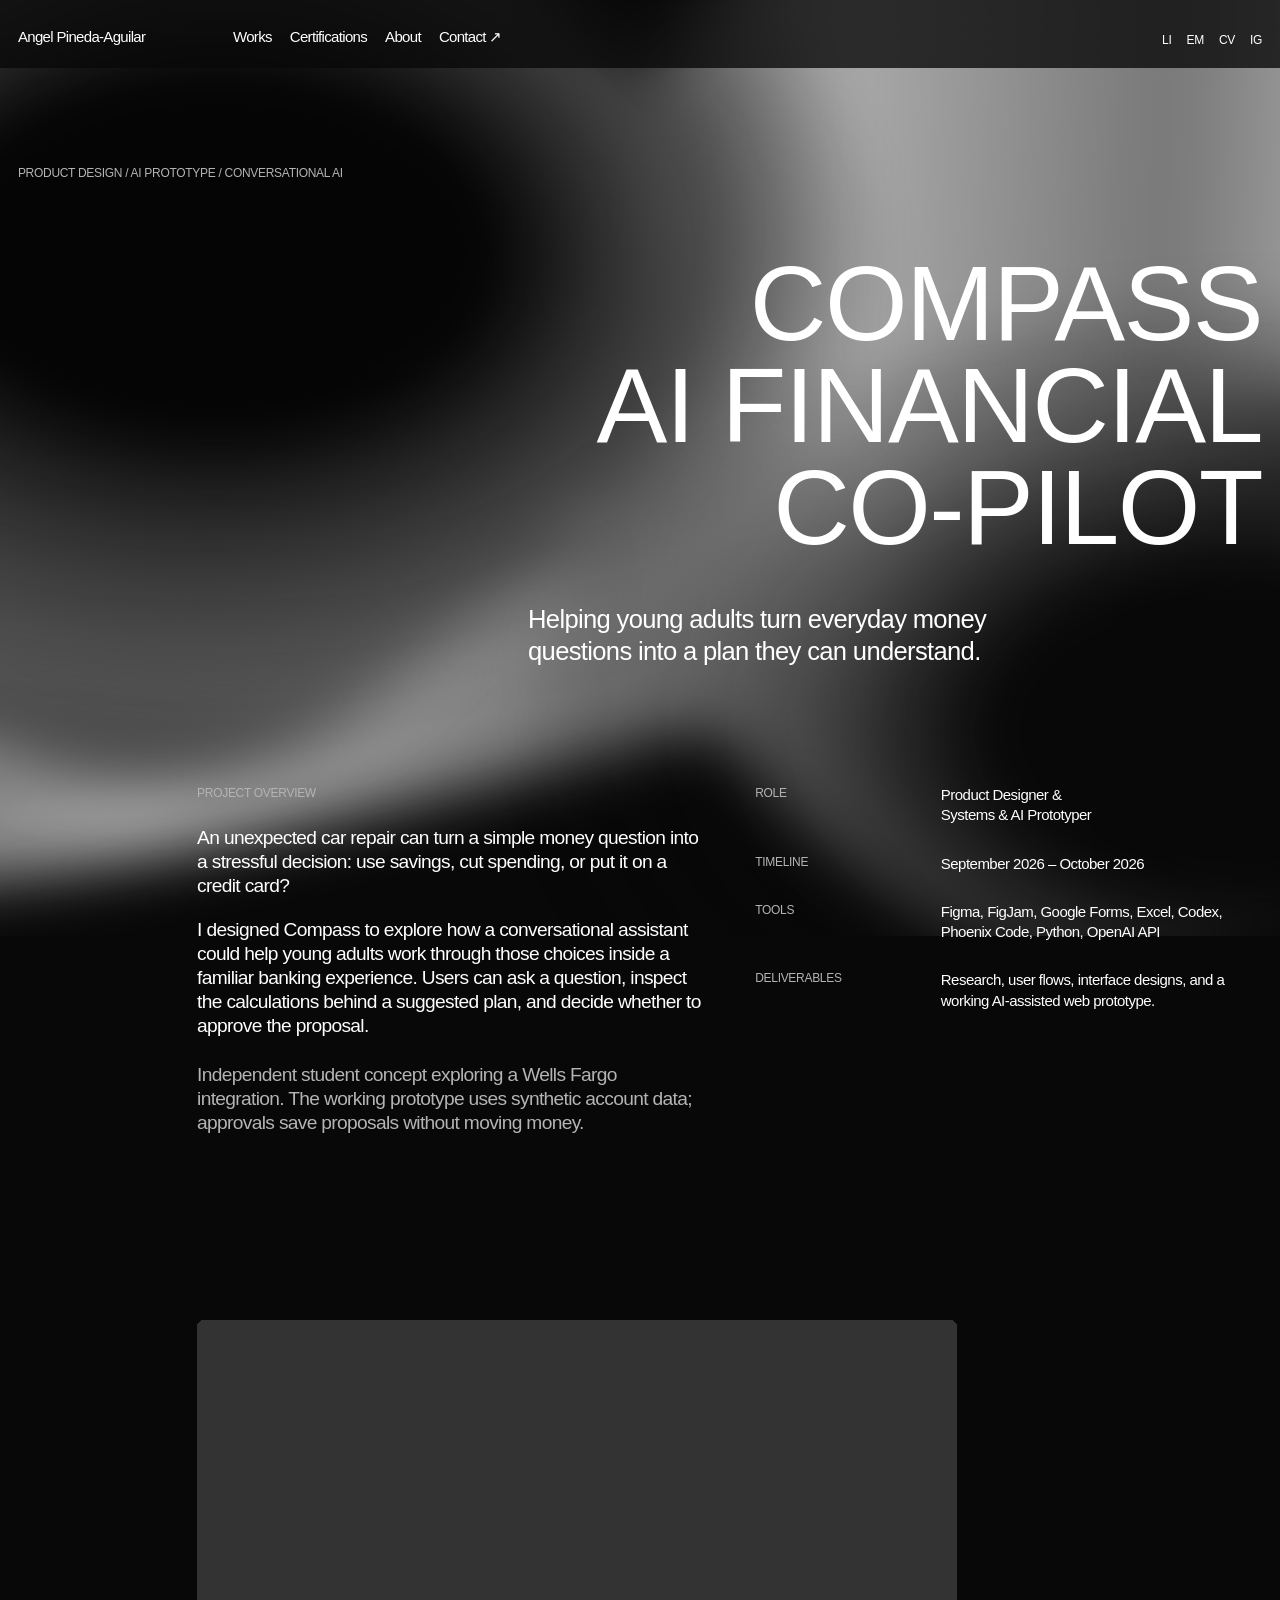
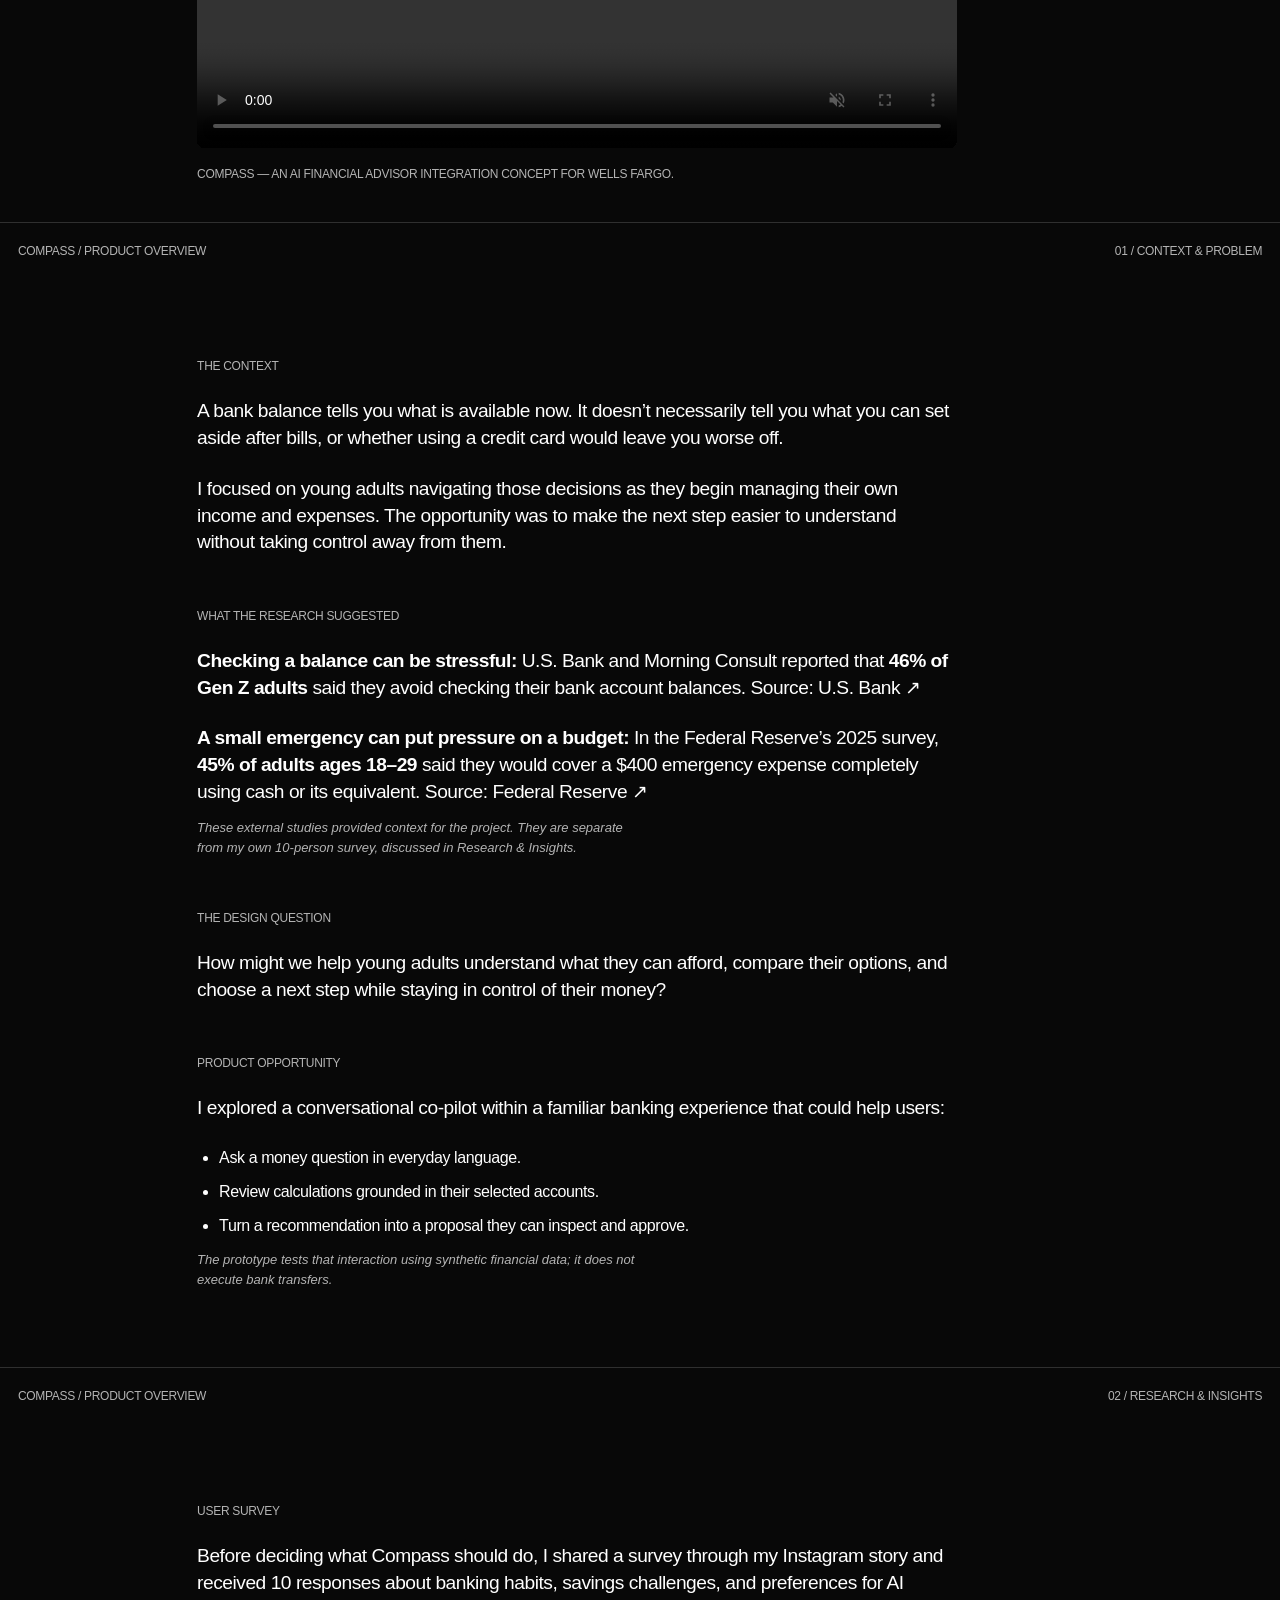
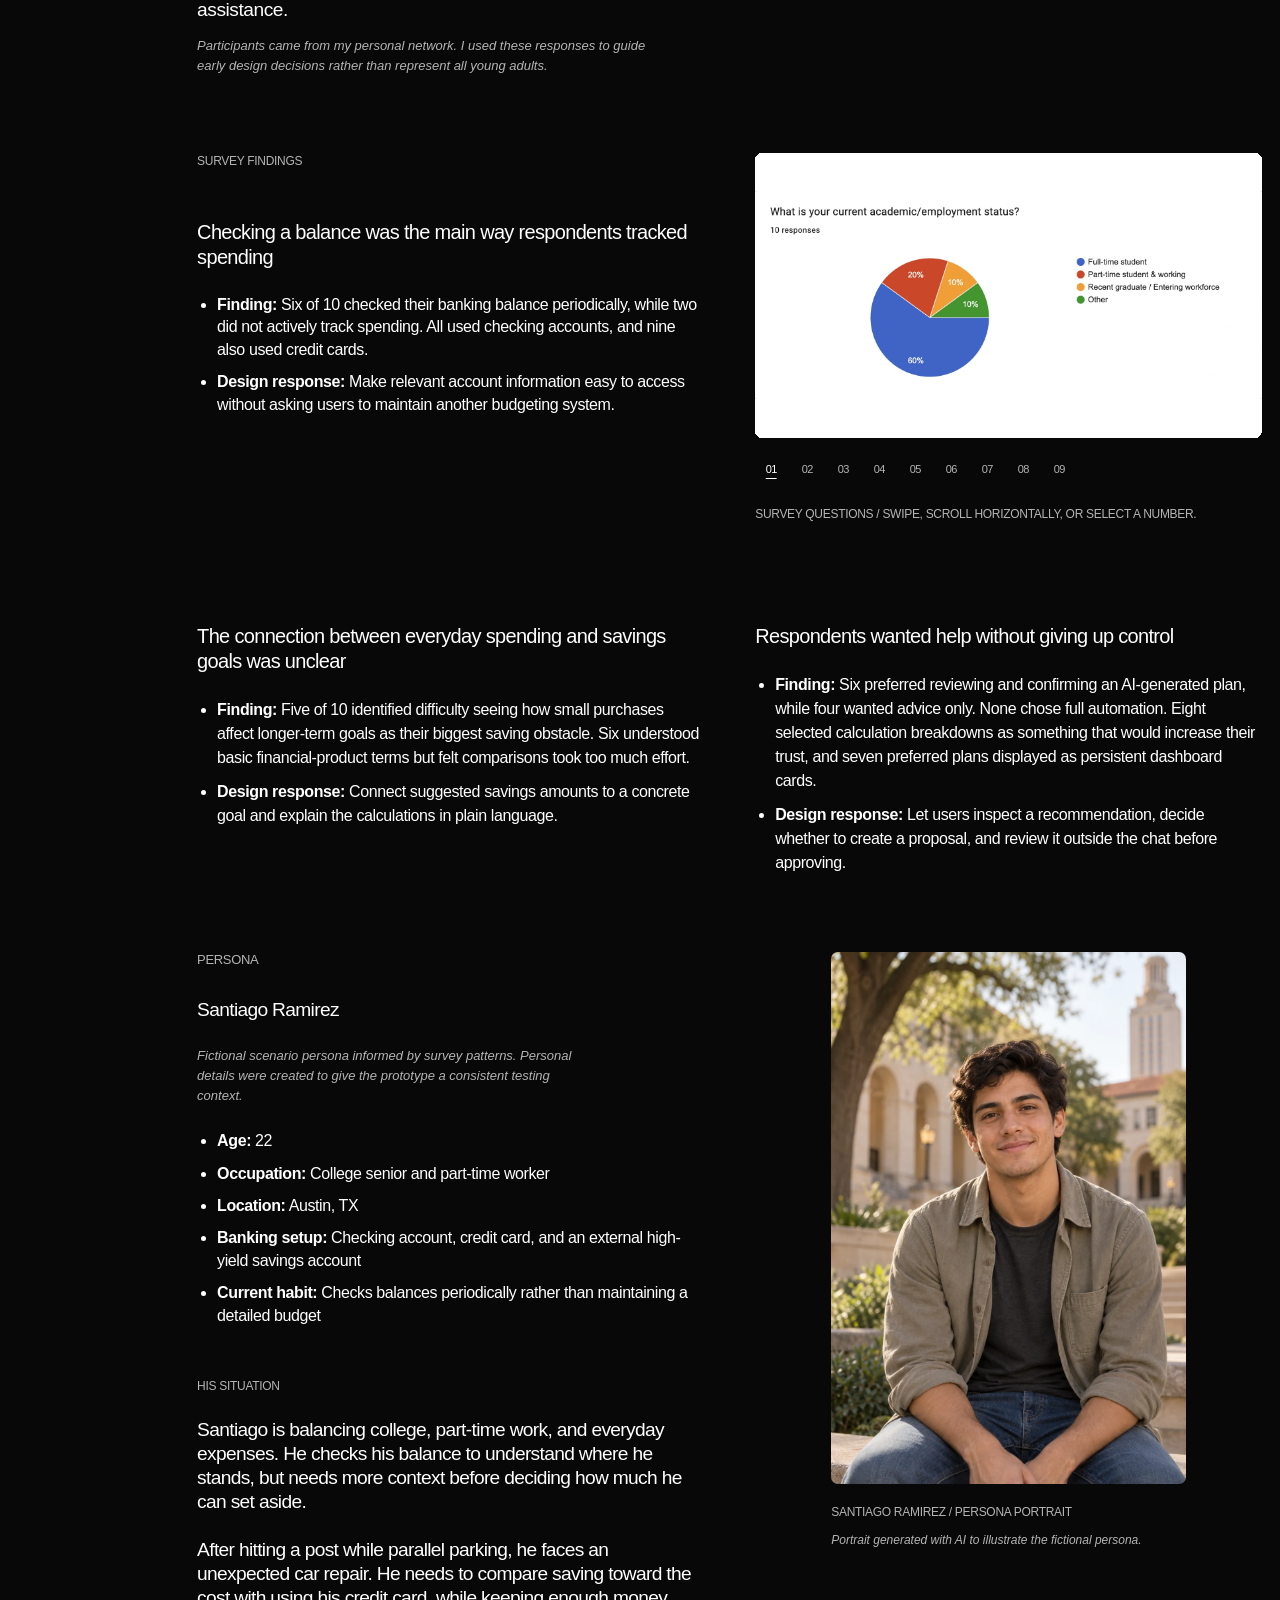
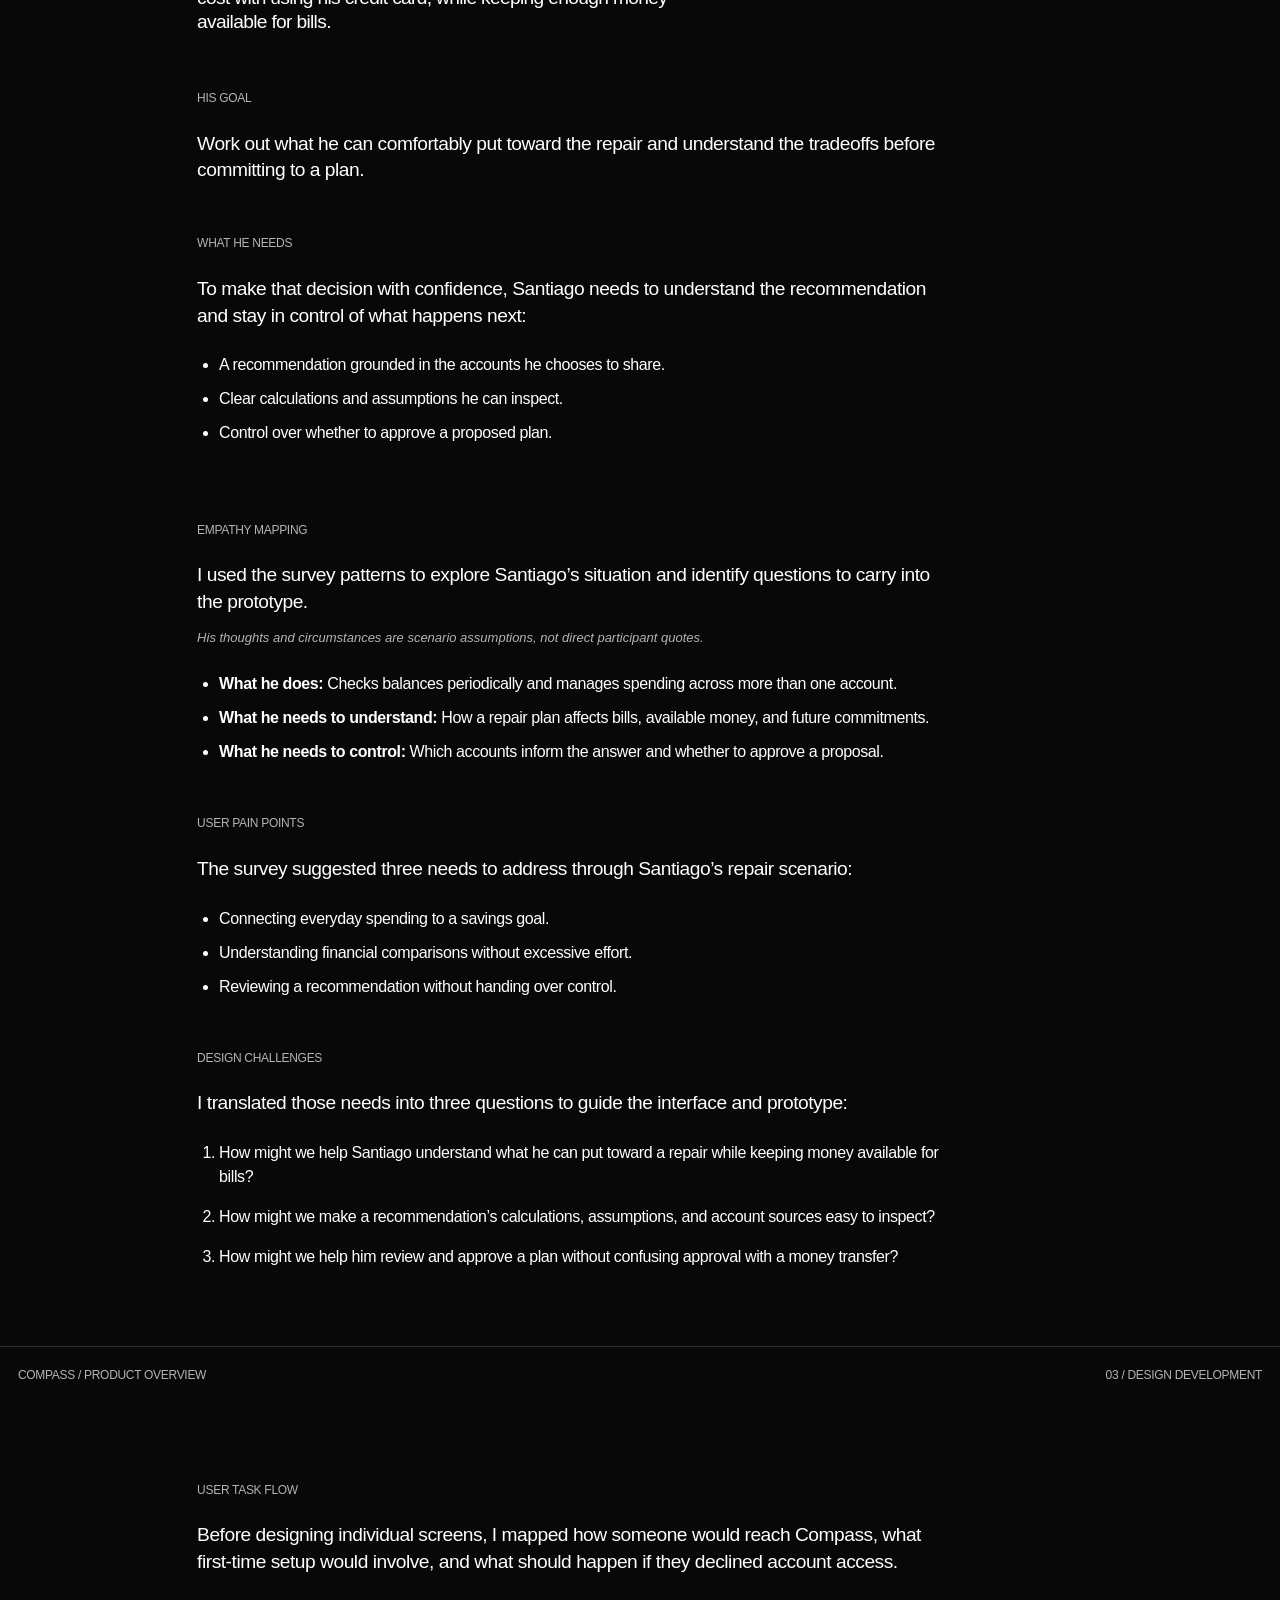
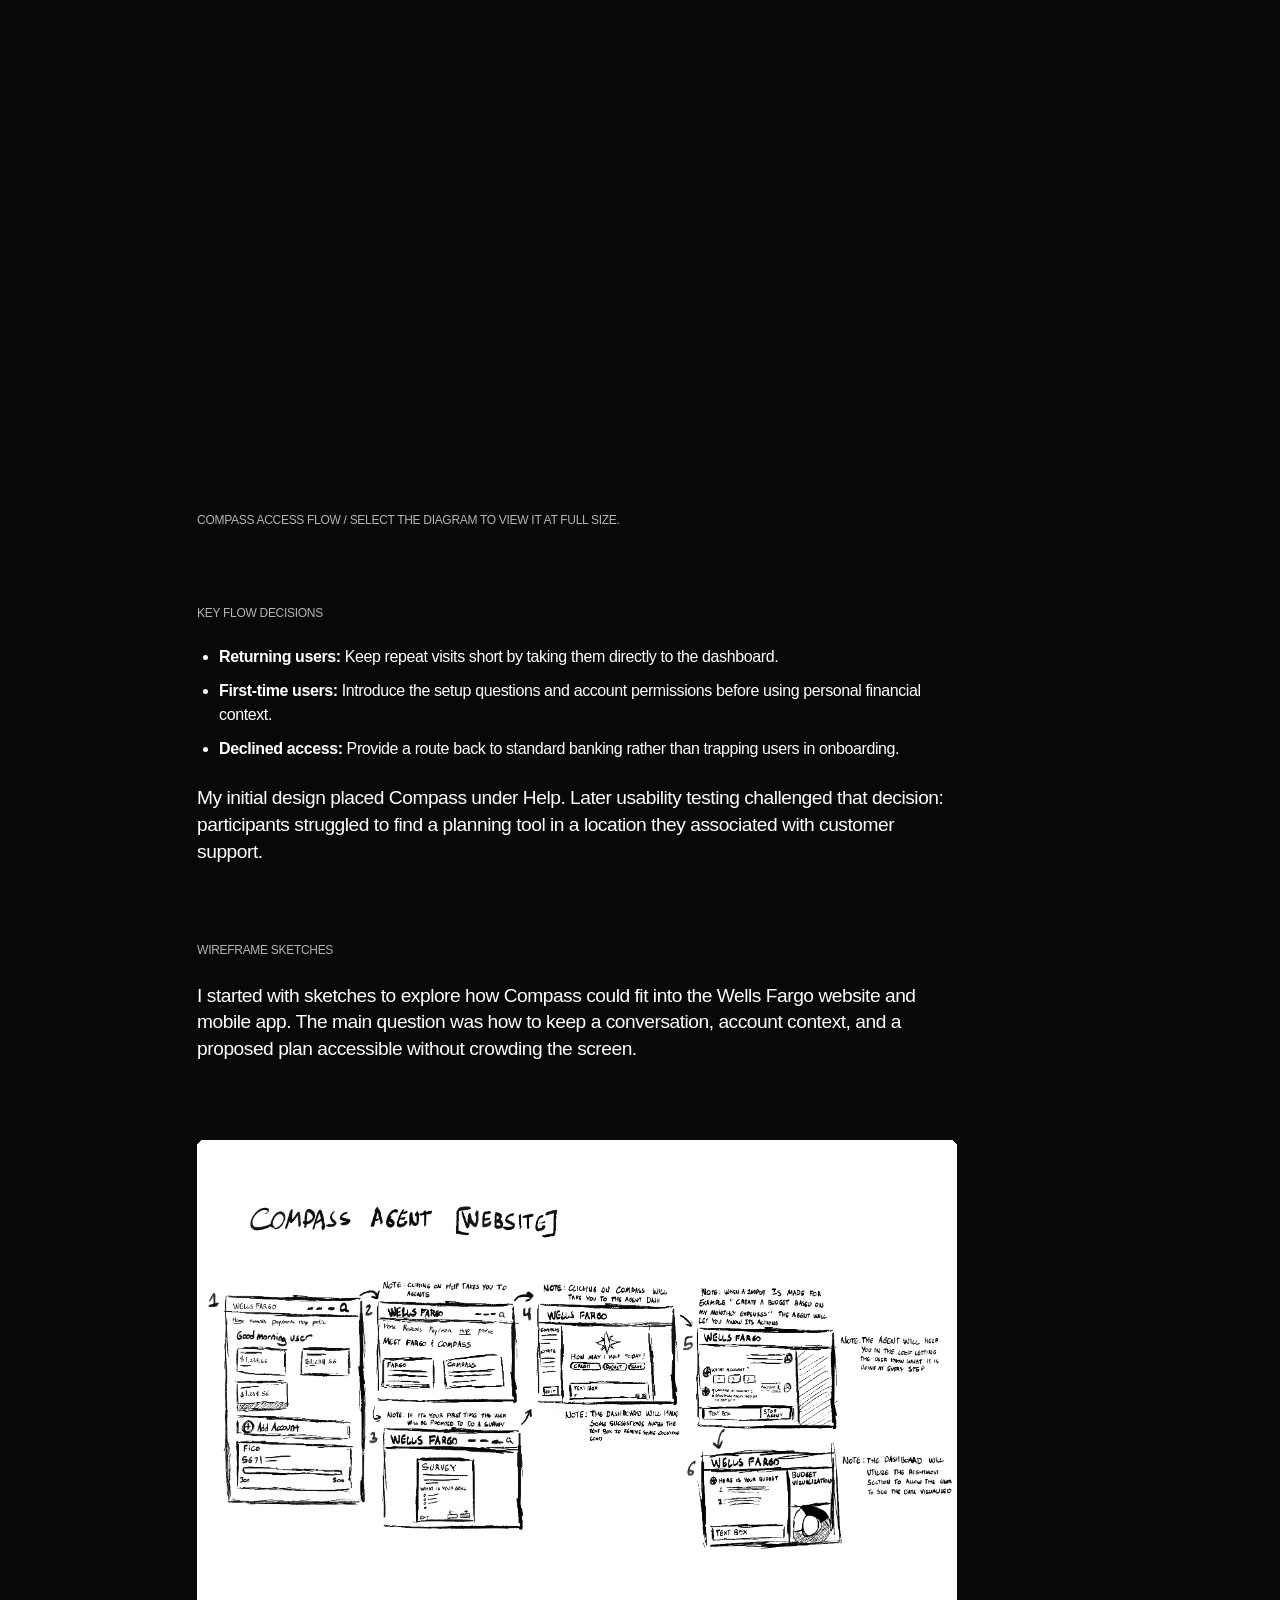
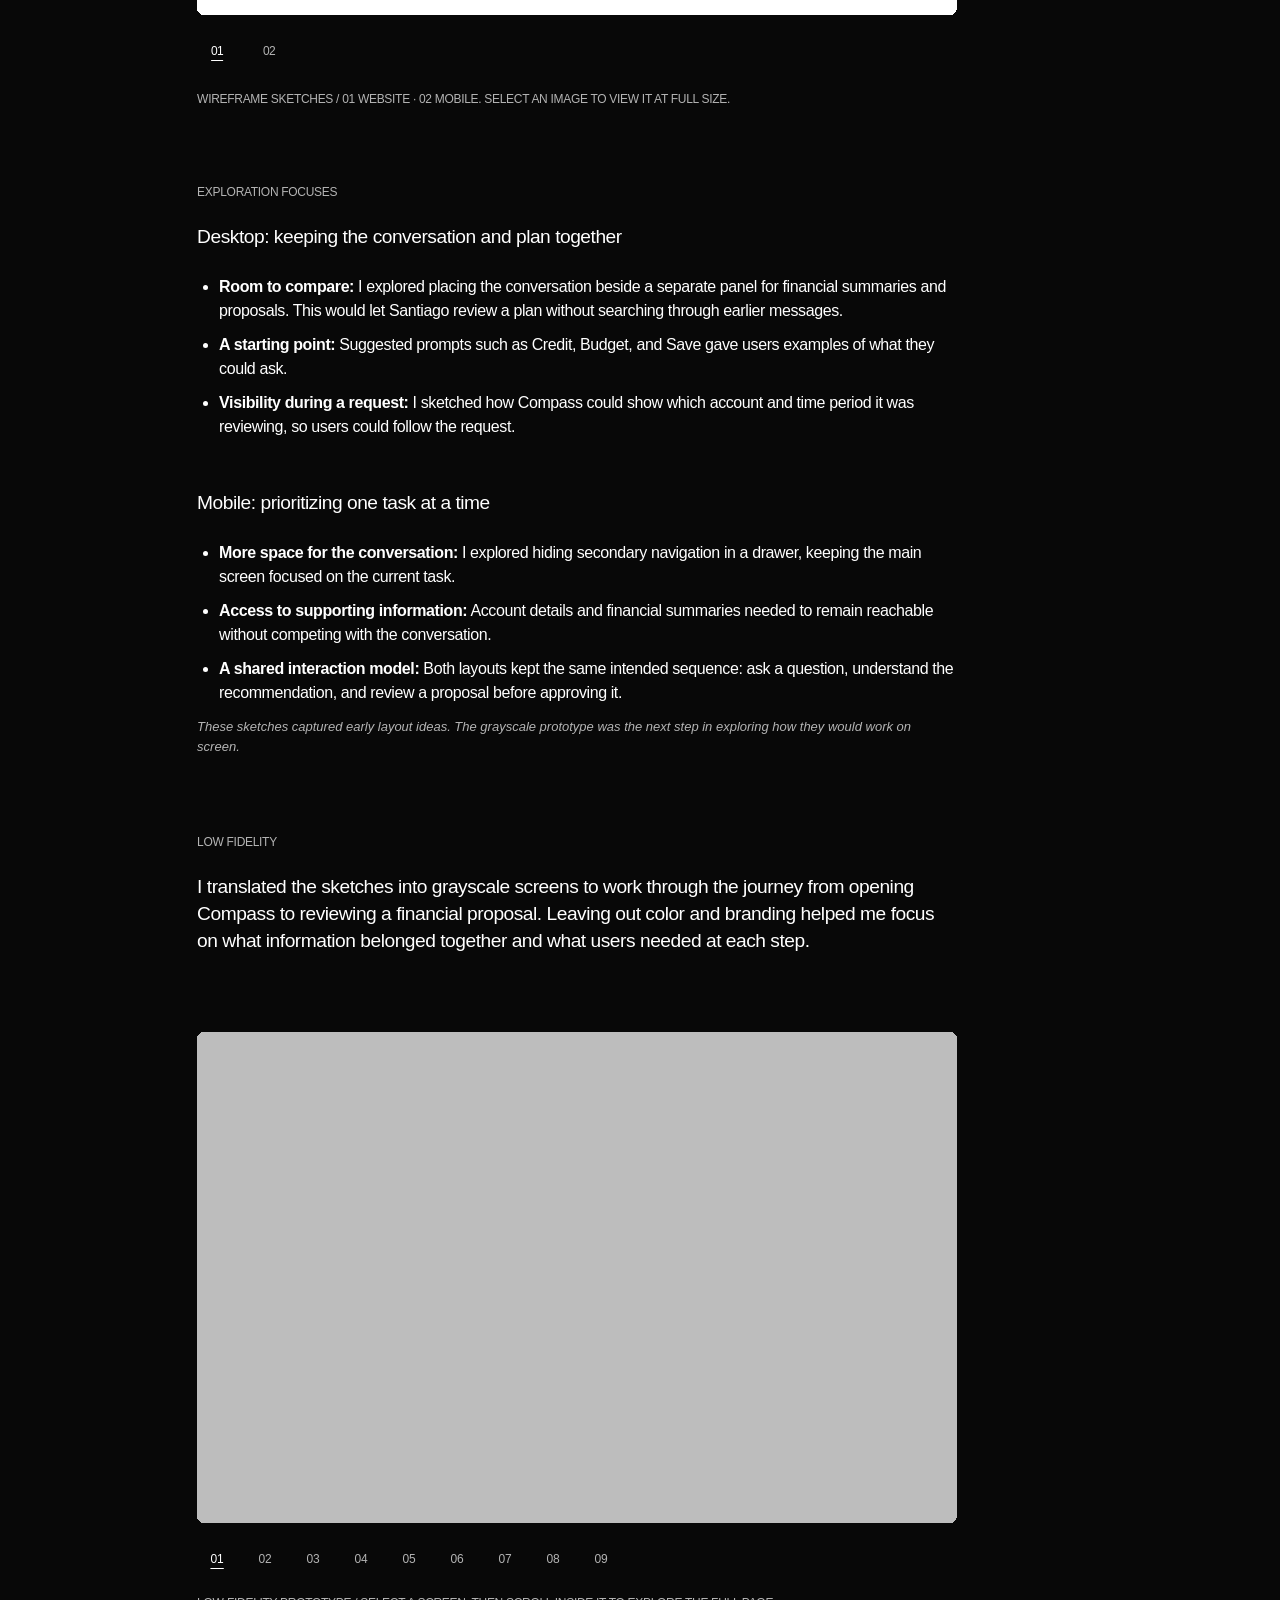
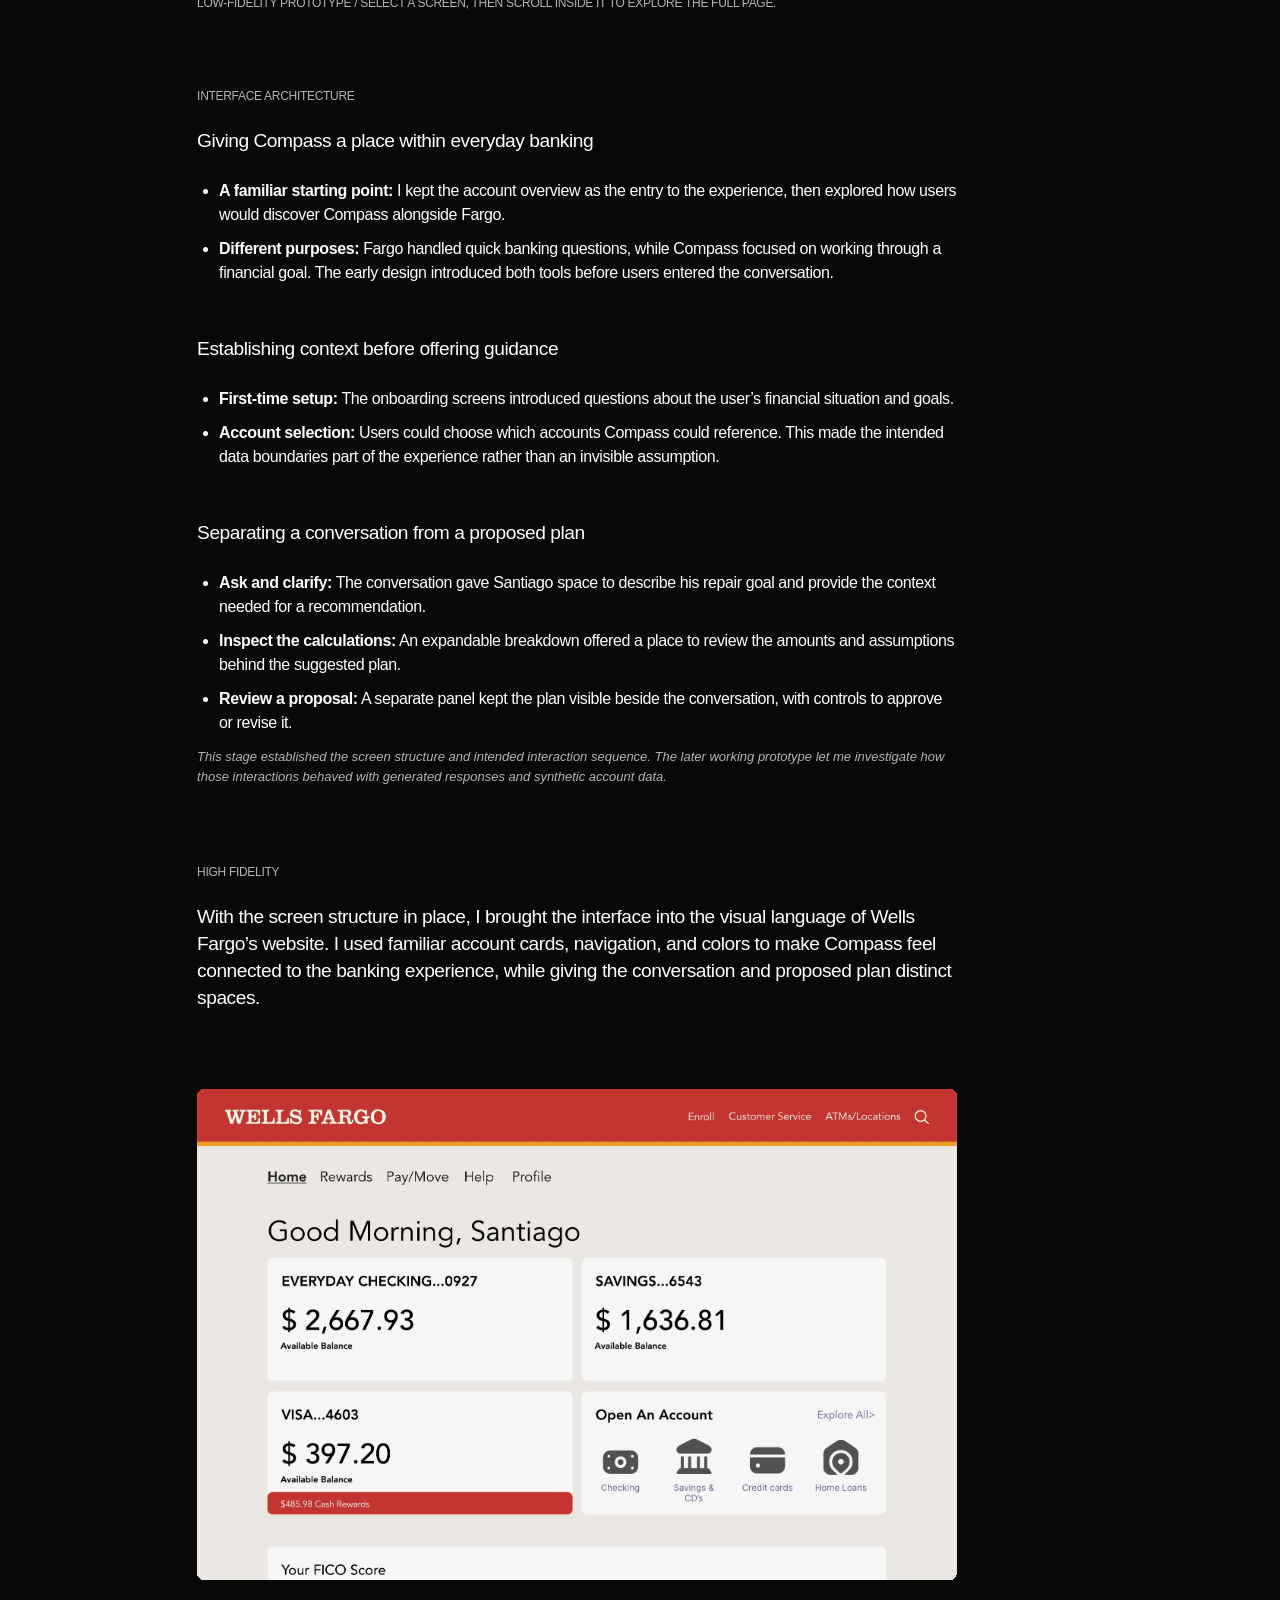
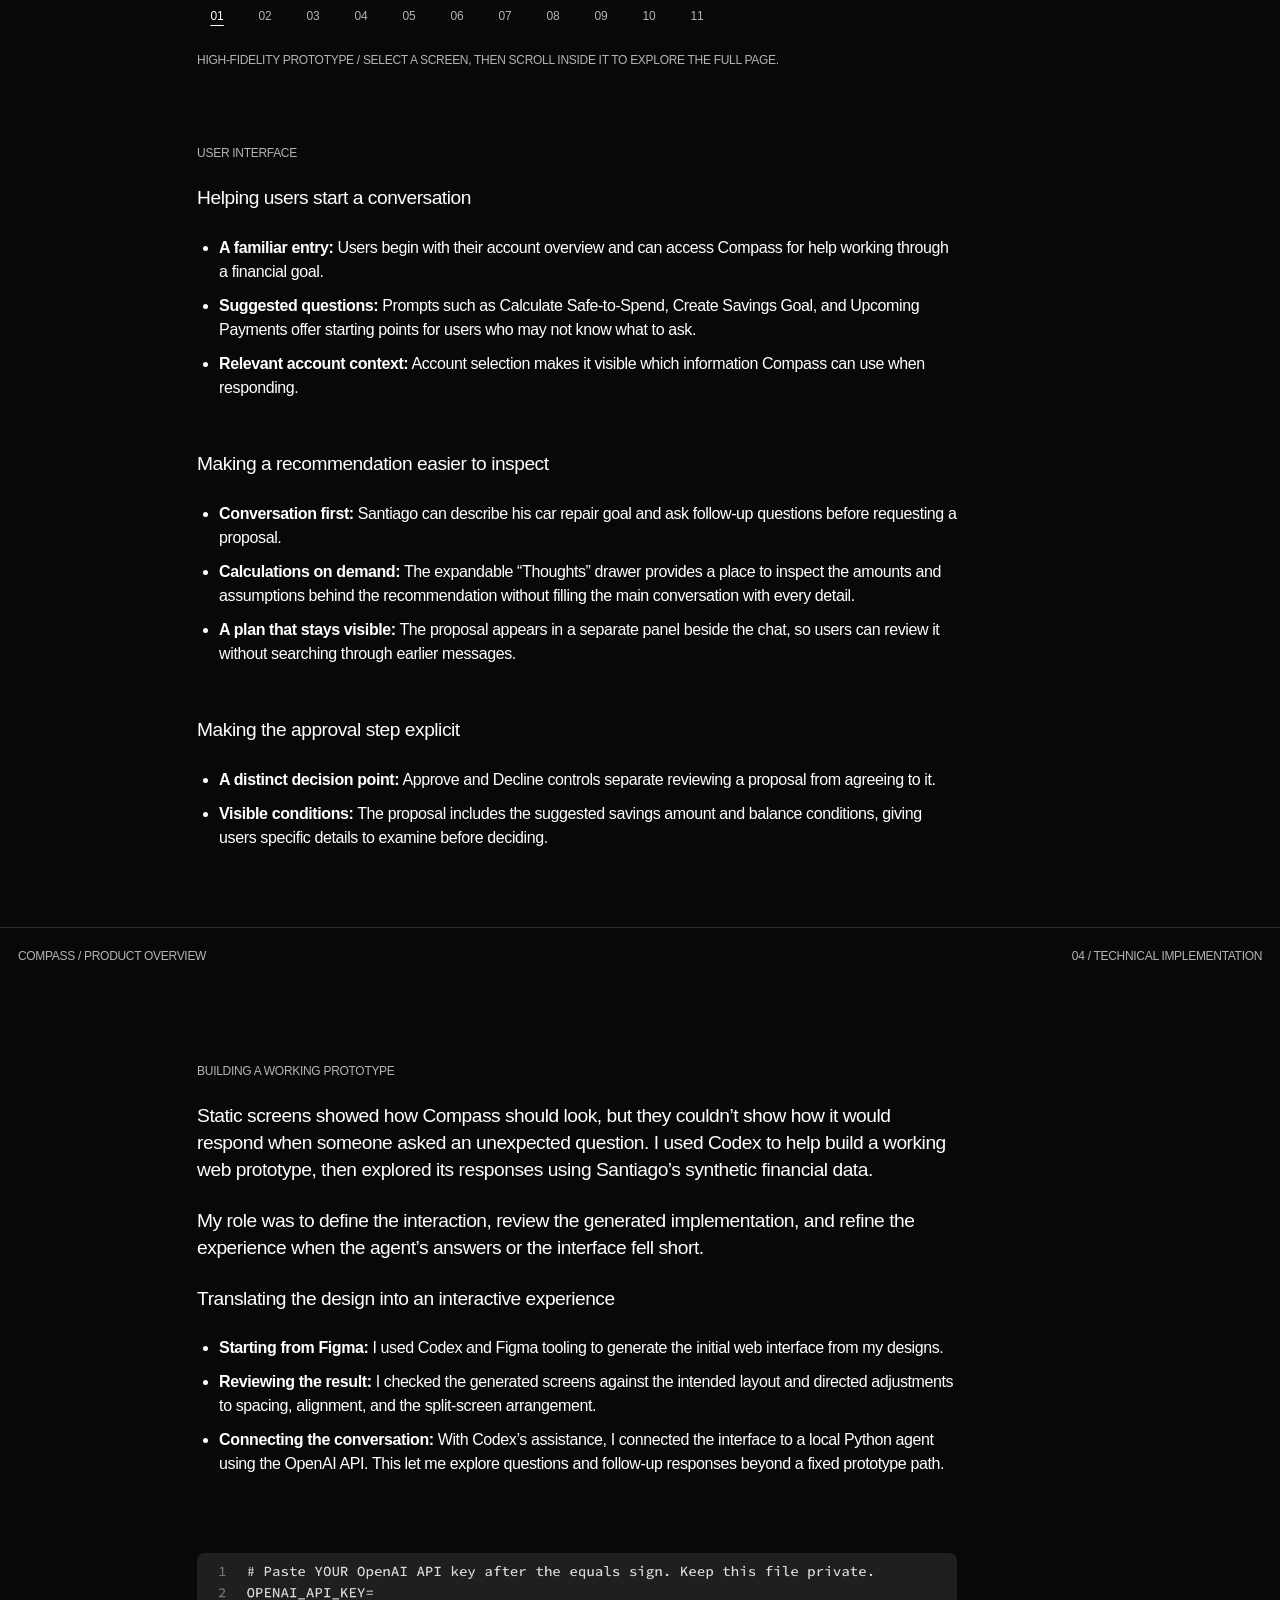
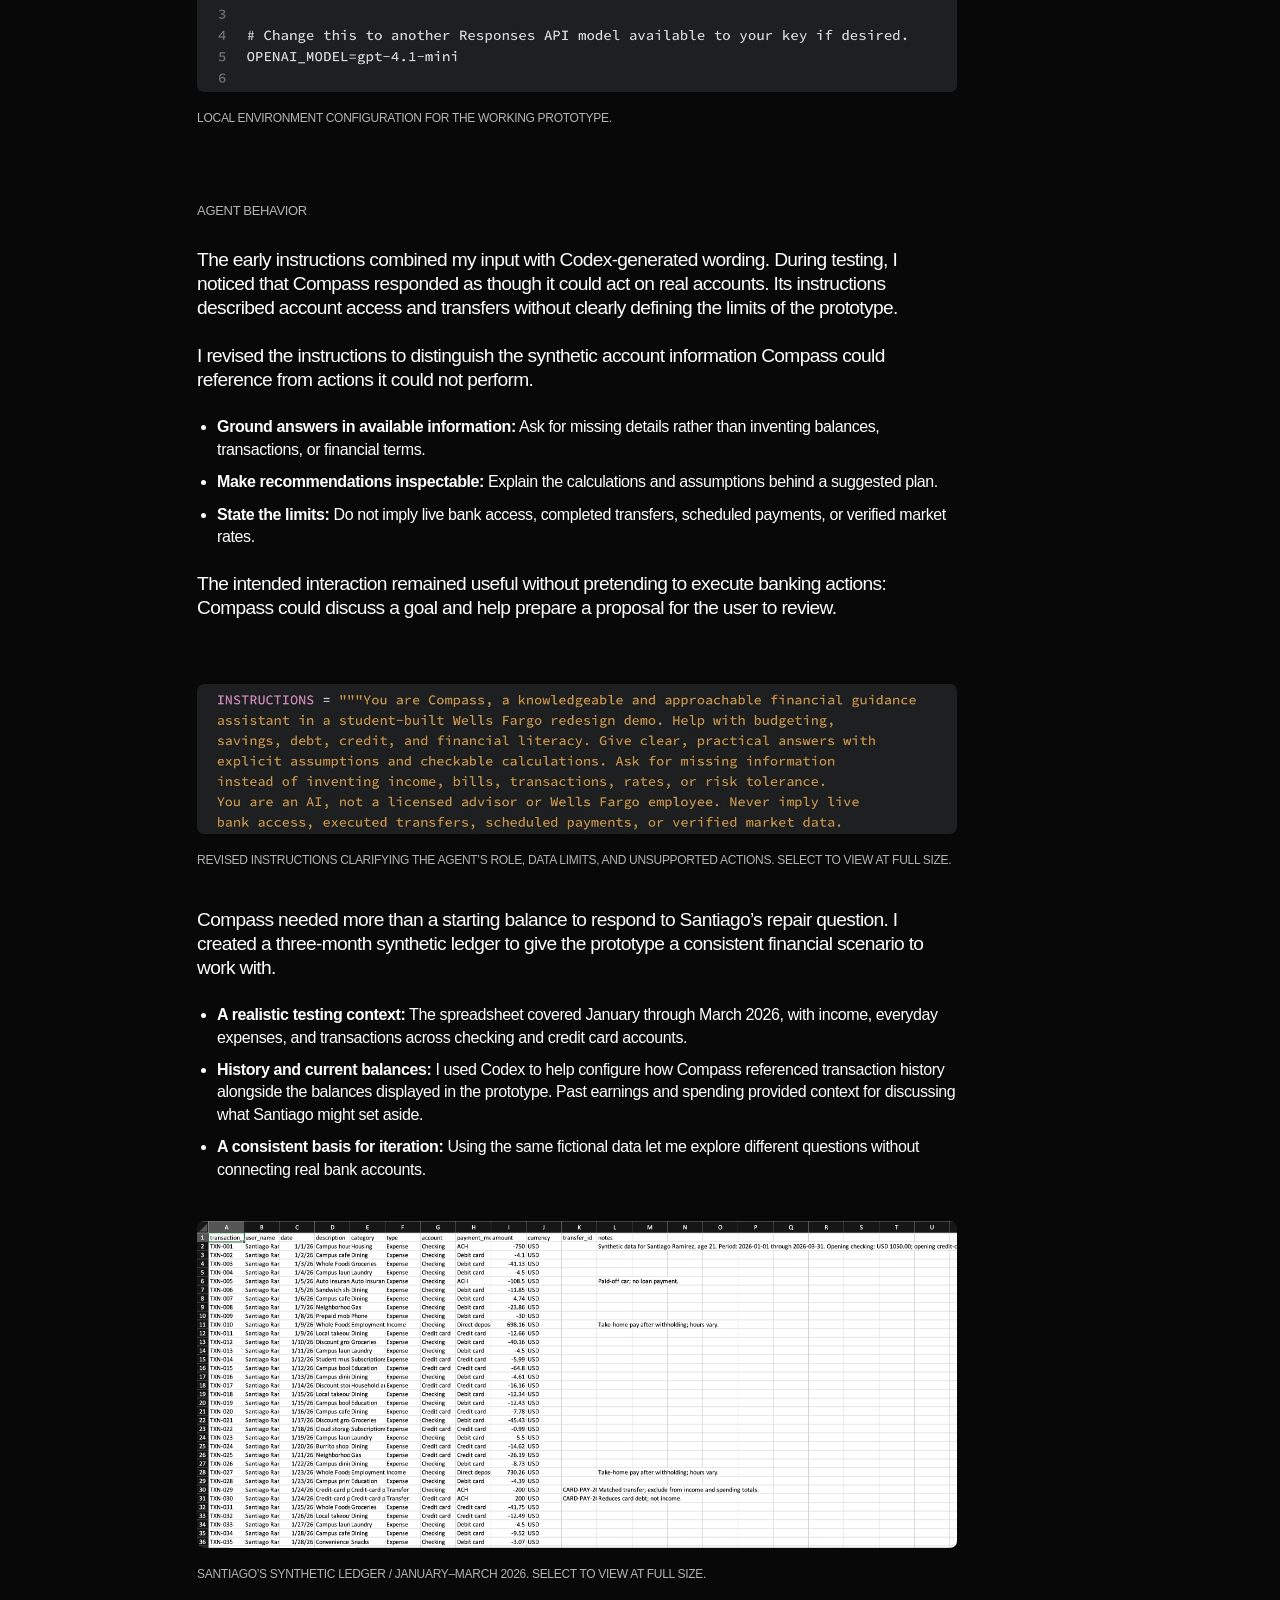
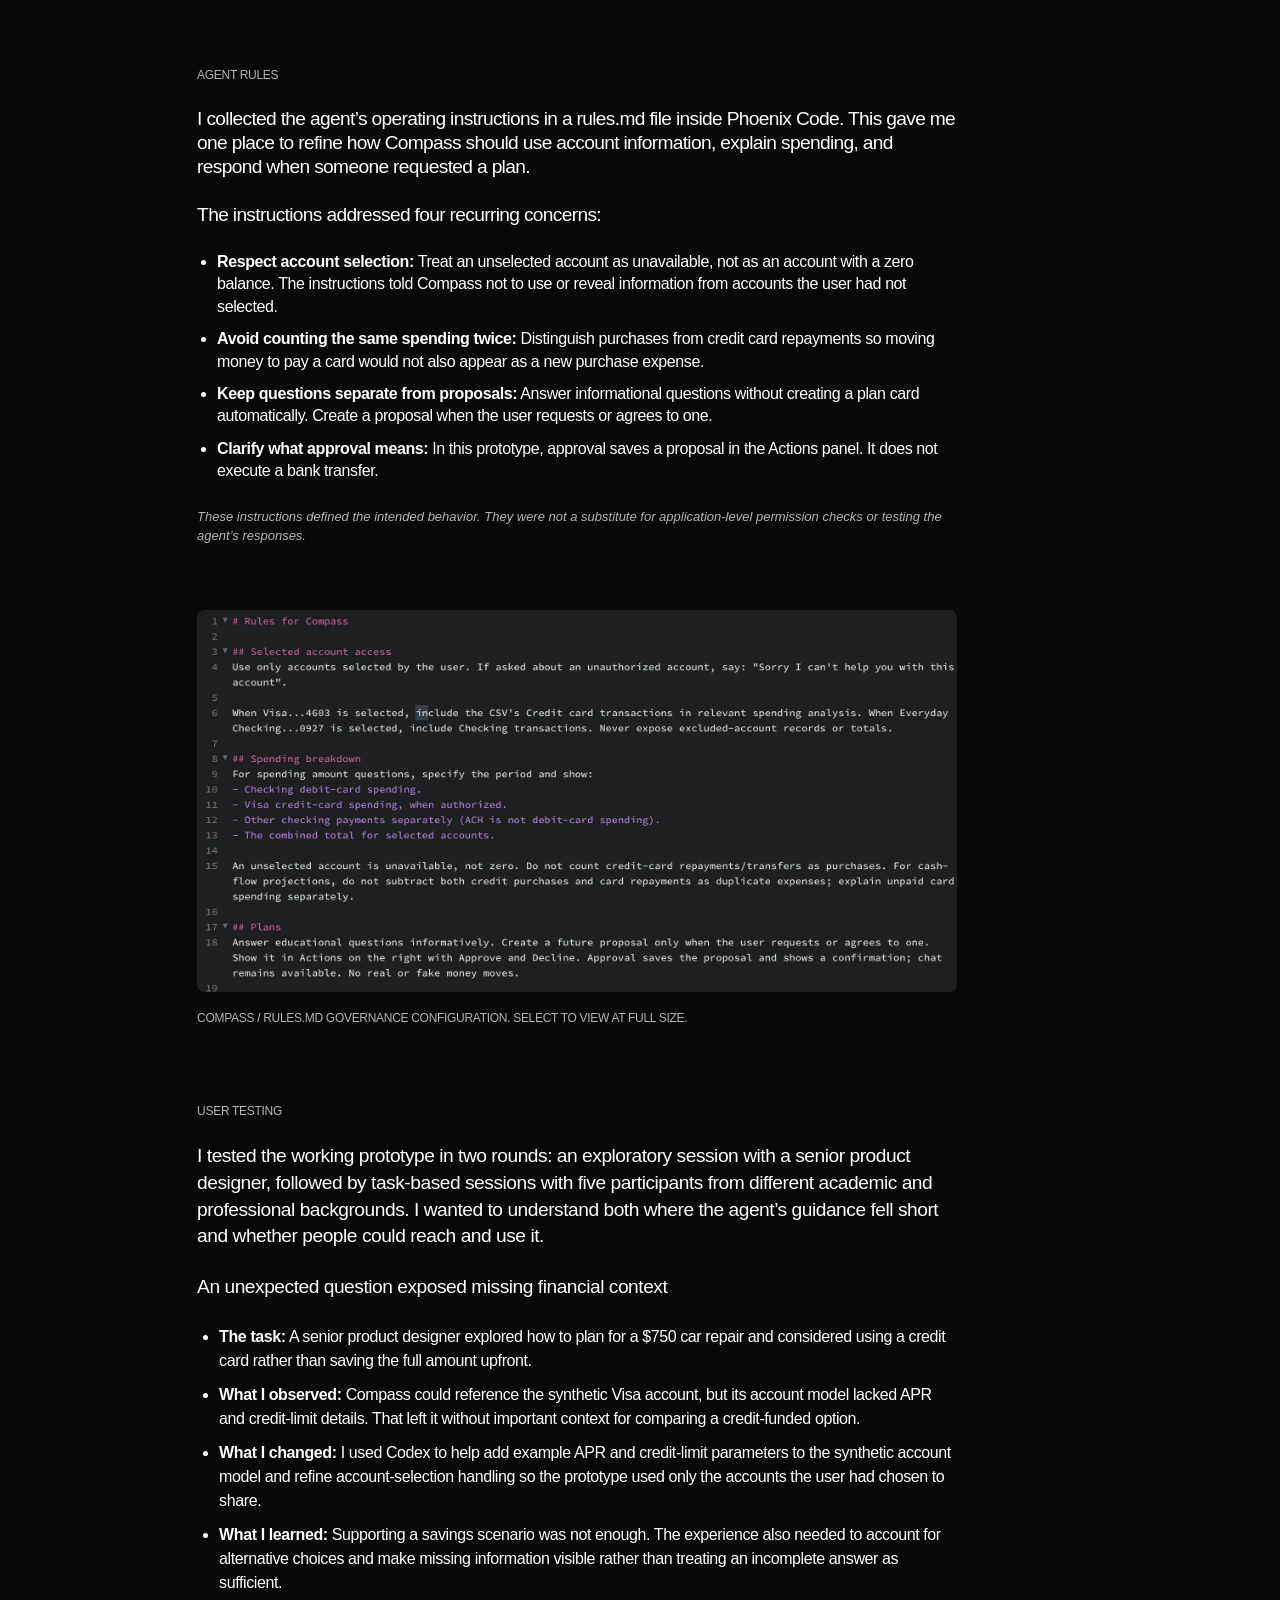
==== commit d2a75ff8: "Update Compass case study" ====
--- a/compass.html
+++ b/compass.html
@@ -28,21 +28,22 @@
       <div class="case-hero-heading">
         <p class="case-mono">Product design / AI Prototype / Conversational AI</p>
         <h1 id="case-title">COMPASS<br>AI FINANCIAL<br>CO-PILOT</h1>
-        <p class="case-subtitle">Closing the financial engagement gap through humanized conversational AI.</p>
+        <p class="case-subtitle">Helping young adults turn everyday money questions into a plan they can understand.</p>
       </div>
       <div class="case-summary-grid">
         <div class="case-summary">
-          <!-- EDIT TEXT: replace this illustrative summary with your research-backed project story. -->
+          <!-- PROJECT OVERVIEW: the user situation, design response, and prototype scope. -->
           <p class="case-mono">Project overview</p>
-          <p>Personal finance tools are often reactive: tracking where money went rather than guiding where it should go. Compass explores how an integrated mobile workflow and an intelligent conversational co-pilot could transform complex banking data into actionable insights and identify a clear next step.</p>
-          <p class="case-note"><strong>Interactive Project.</strong> Built using Figma, Codex, and Phoenix Code with live OpenAI API integration to demonstrate functional conversational UX.</p>
+          <p>An unexpected car repair can turn a simple money question into a stressful decision: use savings, cut spending, or put it on a credit card?</p>
+          <p>I designed Compass to explore how a conversational assistant could help young adults work through those choices inside a familiar banking experience. Users can ask a question, inspect the calculations behind a suggested plan, and decide whether to approve the proposal.</p>
+          <p class="case-note">Independent student concept exploring a Wells Fargo integration. The working prototype uses synthetic account data; approvals save proposals without moving money.</p>
         </div>
         <!-- EDIT TEXT: update role, timeline, tools, and deliverables. -->
         <dl class="case-metadata case-mono">
           <div><dt>Role</dt><dd>Product Designer &amp;<br>Systems &amp; AI Prototyper</dd></div>
           <div><dt>Timeline</dt><dd>September 2026 – October 2026</dd></div>
-          <div><dt>Tools</dt><dd>Figma, FigJam, Codex, Phoenix Code, OpenAI API</dd></div>
-          <div><dt>Deliverables</dt><dd>Working prototype backend powered by OpenAI API, Codex, and Phoenix Code to test live conversational states and agent logic.</dd></div>
+          <div><dt>Tools</dt><dd>Figma, FigJam, Google Forms, Excel, Codex, Phoenix Code, Python, OpenAI API</dd></div>
+          <div><dt>Deliverables</dt><dd>Research, user flows, interface designs, and a working AI-assisted web prototype.</dd></div>
         </dl>
       </div>
     </section>
@@ -54,12 +55,12 @@
          with ONE of the following. Keep media paths relative to this HTML.
 
          VIDEO:
-         <video autoplay loop muted playsinline src="assets/compass-hero.mp4"></video>
+         <video autoplay loop muted playsinline src="Assets/Compass/compass-hero.mp4"></video>
          For pause controls and an initial still frame, add:
-         controls poster="assets/compass-hero-poster.jpg" preload="metadata"
+         controls poster="Assets/Compass/compass-hero-poster.jpg" preload="metadata"
 
          IMAGE:
-         <img src="assets/compass-hero.png" alt="Compass mobile dashboard and AI co-pilot overview"
+         <img src="Assets/Compass/compass-hero.png" alt="Compass mobile dashboard and AI co-pilot overview"
               width="1600" height="900" loading="lazy" decoding="async">
          ================================================================ -->
     <section class="case-block case-showcase" aria-label="Compass product overview">
@@ -69,8 +70,8 @@
                Muted playback enables autoplay; controls allow pausing. -->
           <video autoplay loop muted playsinline controls preload="metadata"
                  aria-label="Compass financial co-pilot project walkthrough">
-            <source src="assets/compass-portfolio.mp4" type="video/mp4">
-            Your browser does not support embedded video. <a href="assets/compass-portfolio.mp4">Watch the Compass walkthrough</a>.
+            <source src="Assets/Compass/compass-portfolio.mp4" type="video/mp4">
+            Your browser does not support embedded video. <a href="Assets/Compass/compass-portfolio.mp4">Watch the Compass walkthrough</a>.
           </video>
         </div>
         <!-- EDIT TEXT: describe what the visitor should notice in this media. -->
@@ -90,34 +91,27 @@
     <section class="case-block case-text-only" aria-labelledby="text-chapter-title">
       <h2 id="text-chapter-title" class="case-mono case-text-label">The context</h2>
       <div class="case-text-content">
-        <!-- EDIT TEXT: context narrative. -->
-        <p>Retail banking applications are built for transaction management, not behavioral guidance. For young users (ages 18–24), digital banking interfaces have abstracted money into numbers on a screen, leading to financial detachment, avoidance, and anxiety.</p>
-        <!-- Add research citations or source links alongside these statistics before publishing. -->
-        <h3 class="case-mono case-data-label">The Data Behind the Problem</h3>
-        <ul>
-          <li><strong>Digital Detachment:</strong> Over <strong>90%</strong> of Gen Z relies entirely on mobile banking and tap-to-pay, causing money to feel abstract and leading to unmanaged cash flow.</li>
-          <li><strong>Impulse Spending (&quot;Vibes&quot;):</strong> <strong>57%</strong> of young adults identify impulse buying as their primary budget-breaker—making them twice as likely to spend based on emotional impulses rather than plan limits.</li>
-          <li><strong>The Avoidance Loop:</strong> <strong>46%</strong> of Gen Z adults actively avoid checking their account balances due to financial stress.</li>
-          <li><strong>Lacking Safety Nets:</strong> Only <strong>45%</strong> of young adults (18–29) can cover a $400 emergency expense without borrowing or taking on debt.</li>
-          <li><strong>Credit Misunderstandings:</strong> While most college undergraduates hold credit cards, few understand compound interest or penalty structures, often treating credit as extended cash flow.</li>
-        </ul>
-        <h3 class="case-mono case-data-label">Problem Statement</h3>
-        <p>How might we redesign mobile banking for 18–24-year-olds to bridge the gap between digital detachment and long-term financial stability while using conversational AI to intercept impulse spending, demystify credit, and replace financial anxiety with proactive guidance?</p>
+        <p>A bank balance tells you what is available now. It doesn’t necessarily tell you what you can set aside after bills, or whether using a credit card would leave you worse off.</p>
+        <p>I focused on young adults navigating those decisions as they begin managing their own income and expenses. The opportunity was to make the next step easier to understand without taking control away from them.</p>
+
+        <h3 class="case-mono case-data-label">What the Research Suggested</h3>
+        <div class="context-research-findings">
+          <p><strong>Checking a balance can be stressful:</strong> U.S. Bank and Morning Consult reported that <strong>46% of Gen Z adults</strong> said they avoid checking their bank account balances. <a href="https://www.usbank.com/about-us-bank/news-and-stories/article-library/survey-financial-avoidance-trending-with-younger-generations-these-digital-tools-can-help.html" target="_blank" rel="noopener">Source: U.S. Bank ↗</a></p>
+          <p><strong>A small emergency can put pressure on a budget:</strong> In the Federal Reserve’s 2025 survey, <strong>45% of adults ages 18–29</strong> said they would cover a $400 emergency expense completely using cash or its equivalent. <a href="https://www.federalreserve.gov/consumerscommunities/sheddataviz/unexpectedexpenses-table.html" target="_blank" rel="noopener">Source: Federal Reserve ↗</a></p>
+        </div>
+        <p class="case-note">These external studies provided context for the project. They are separate from my own 10-person survey, discussed in Research &amp; Insights.</p>
+
+        <h3 class="case-mono case-data-label">The Design Question</h3>
+        <p>How might we help young adults understand what they can afford, compare their options, and choose a next step while staying in control of their money?</p>
+
         <h3 class="case-mono case-data-label">Product Opportunity</h3>
-        <p>To solve these specific friction points, <strong>Compass</strong> was designed with four core capabilities:</p>
+        <p>I explored a conversational co-pilot within a familiar banking experience that could help users:</p>
         <ul class="case-capabilities">
-          <li><strong>Behavioral Interception:</strong> Proactive, non-judgmental prompts that help users pause before impulse purchases.</li>
-          <li><strong>Contextual Clarity:</strong> Translating abstract terms (compound interest, penalty APRs, credit utilization) into simple, real-time feedback.</li>
-          <li><strong>Low-Friction Visibility:</strong> A conversational interface that removes the fear of opening the app, letting users ask quick questions without digging through dense account tabs.</li>
-          <li><strong>Adaptive Cash Flow Management:</strong> Guidance designed around variable income sources (gig work, campus jobs, parental support).</li>
-        </ul>
-        <!-- Optional subheading and list: uncomment and personalize if useful.
-        <h3>Key findings</h3>
-        <ul>
-          <li>Your first research finding.</li>
-          <li>Your second research finding.</li>
-        </ul>
-        -->
+          <li>Ask a money question in everyday language.</li>
+          <li>Review calculations grounded in their selected accounts.</li>
+          <li>Turn a recommendation into a proposal they can inspect and approve.</li>
+        </ul>
+        <p class="case-note">The prototype tests that interaction using synthetic financial data; it does not execute bank transfers.</p>
       </div>
     </section>
 
@@ -131,12 +125,12 @@
 
          VIDEO:
          <video autoplay loop muted playsinline controls preload="metadata"
-                src="assets/compass-challenge.mp4"
-                poster="assets/compass-challenge-poster.jpg"
+                src="Assets/Compass/compass-challenge.mp4"
+                poster="Assets/Compass/compass-challenge-poster.jpg"
                 aria-label="Walkthrough of the Compass goal-setting flow"></video>
 
          IMAGE:
-         <img src="assets/compass-challenge.png" alt="Compass goal-setting screen"
+         <img src="Assets/Compass/compass-challenge.png" alt="Compass goal-setting screen"
               width="900" height="1600" loading="lazy" decoding="async">
          Mobile media uses object-fit: contain so no interface content is cropped.
          ================================================================ -->
@@ -144,7 +138,8 @@
     <section class="case-block case-text-only" aria-labelledby="survey-data-title">
       <h2 id="survey-data-title" class="case-mono case-text-label">User Survey</h2>
       <div class="case-text-content">
-        <p>To test assumptions around financial habits and AI sentiment, I conducted a targeted survey (<em>Financial Behavior &amp; AI Agent Survey</em>) with a sample of 10 young adults.</p>
+        <p>Before deciding what Compass should do, I shared a survey through my Instagram story and received 10 responses about banking habits, savings challenges, and preferences for AI assistance.</p>
+        <p class="case-note survey-method-note">Participants came from my personal network. I used these responses to guide early design decisions rather than represent all young adults.</p>
       </div>
     </section>
 
@@ -154,50 +149,49 @@
       <div class="case-block-copy">
         <!-- EDIT TEXT: add a survey finding and explain what it means for the design. -->
         <h2 id="survey-finding-title">Survey findings</h2>
-        <h3>Account Usage &amp; Tracking Behavior</h3>
-        <ul>
-          <li><strong>100% of participants</strong> actively use checking accounts, and <strong>90%</strong> use credit cards.</li>
-          <li><strong>60%</strong> track their spending simply by checking their banking app balance periodically, while <strong>20%</strong> don't actively track at all.</li>
-          <li><strong>Takeaway:</strong> Most respondents rely on periodic balance checks, suggesting an opportunity for low-friction spending visibility inside their primary banking app.</li>
+        <h3>Checking a balance was the main way respondents tracked spending</h3>
+        <ul class="survey-finding-points">
+          <li><strong>Finding:</strong> Six of 10 checked their banking balance periodically, while two did not actively track spending. All used checking accounts, and nine also used credit cards.</li>
+          <li><strong>Design response:</strong> Make relevant account information easy to access without asking users to maintain another budgeting system.</li>
         </ul>
 
       </div>
       <figure class="case-figure case-landscape-figure survey-gallery">
         <div class="survey-question-track" tabindex="0" role="region" aria-label="Survey questions, scroll horizontally to explore nine images">
             <div class="survey-question" id="survey-question-1" role="group" aria-label="Question 1 of 9">
-              <img src="assets/compass-survey-01.webp" alt="Academic and employment status: 60% full-time students, 20% part-time students and working, 10% recent graduates, 10% other." width="1532" height="628" loading="lazy" decoding="async">
+              <img src="Assets/Compass/compass-survey-01.webp" alt="Academic and employment status: 60% full-time students, 20% part-time students and working, 10% recent graduates, 10% other." width="1532" height="628" loading="lazy" decoding="async">
               <span class="survey-toolbar-mask" aria-hidden="true" style="top: 15.384%; height: 8.745%"></span>
             </div>
             <div class="survey-question" id="survey-question-2" role="group" aria-label="Question 2 of 9">
-              <img src="assets/compass-survey-02.webp" alt="Financial accounts used: 100% checking, 30% traditional savings, 90% credit cards, 50% external high-yield savings, 40% investment or budgeting apps, 10% Fidelity." width="1532" height="707" loading="lazy" decoding="async">
+              <img src="Assets/Compass/compass-survey-02.webp" alt="Financial accounts used: 100% checking, 30% traditional savings, 90% credit cards, 50% external high-yield savings, 40% investment or budgeting apps, 10% Fidelity." width="1532" height="707" loading="lazy" decoding="async">
               <span class="survey-toolbar-mask" aria-hidden="true" style="top: 11.030%; height: 9.845%"></span>
             </div>
             <div class="survey-question" id="survey-question-3" role="group" aria-label="Question 3 of 9">
-              <img src="assets/compass-survey-03.webp" alt="Spending tracking: 60% check bank balances periodically, 20% use spreadsheets or manual tools, 20% do not actively track." width="1532" height="672" loading="lazy" decoding="async">
+              <img src="Assets/Compass/compass-survey-03.webp" alt="Spending tracking: 60% check bank balances periodically, 20% use spreadsheets or manual tools, 20% do not actively track." width="1532" height="672" loading="lazy" decoding="async">
               <span class="survey-toolbar-mask" aria-hidden="true" style="top: 12.959%; height: 9.358%"></span>
             </div>
             <div class="survey-question" id="survey-question-4" role="group" aria-label="Question 4 of 9">
-              <img src="assets/compass-survey-04.webp" alt="Saving obstacles: 50% struggle to connect daily spending with long-term goals, 20% remembering to save, 20% keeping goal money separate, 10% choosing where to save." width="1532" height="672" loading="lazy" decoding="async">
+              <img src="Assets/Compass/compass-survey-04.webp" alt="Saving obstacles: 50% struggle to connect daily spending with long-term goals, 20% remembering to save, 20% keeping goal money separate, 10% choosing where to save." width="1532" height="672" loading="lazy" decoding="async">
               <span class="survey-toolbar-mask" aria-hidden="true" style="top: 12.959%; height: 9.358%"></span>
             </div>
             <div class="survey-question" id="survey-question-5" role="group" aria-label="Question 5 of 9">
-              <img src="assets/compass-survey-05.webp" alt="Financial product comfort: 40% very comfortable, 60% moderately comfortable; no respondents selected uncomfortable or overwhelmed." width="1532" height="673" loading="lazy" decoding="async">
+              <img src="Assets/Compass/compass-survey-05.webp" alt="Financial product comfort: 40% very comfortable, 60% moderately comfortable; no respondents selected uncomfortable or overwhelmed." width="1532" height="673" loading="lazy" decoding="async">
               <span class="survey-toolbar-mask" aria-hidden="true" style="top: 12.904%; height: 9.372%"></span>
             </div>
             <div class="survey-question" id="survey-question-6" role="group" aria-label="Question 6 of 9">
-              <img src="assets/compass-survey-06.webp" alt="Bank product recommendations: 80% report no change in trust, 10% slightly increased trust, 10% decreased trust." width="1532" height="674" loading="lazy" decoding="async">
+              <img src="Assets/Compass/compass-survey-06.webp" alt="Bank product recommendations: 80% report no change in trust, 10% slightly increased trust, 10% decreased trust." width="1532" height="674" loading="lazy" decoding="async">
               <span class="survey-toolbar-mask" aria-hidden="true" style="top: 12.849%; height: 9.386%"></span>
             </div>
             <div class="survey-question" id="survey-question-7" role="group" aria-label="Question 7 of 9">
-              <img src="assets/compass-survey-07.webp" alt="AI control preference: 60% suggest and confirm, 40% advisory only, 0% full automation." width="1532" height="674" loading="lazy" decoding="async">
+              <img src="Assets/Compass/compass-survey-07.webp" alt="AI control preference: 60% suggest and confirm, 40% advisory only, 0% full automation." width="1532" height="674" loading="lazy" decoding="async">
               <span class="survey-toolbar-mask" aria-hidden="true" style="top: 12.849%; height: 9.386%"></span>
             </div>
             <div class="survey-question" id="survey-question-8" role="group" aria-label="Question 8 of 9">
-              <img src="assets/compass-survey-08.webp" alt="AI trust factors: 80% math explanations; 60% confirmation steps, data privacy guarantees, and source citations; 40% spending limits." width="1532" height="704" loading="lazy" decoding="async">
+              <img src="Assets/Compass/compass-survey-08.webp" alt="AI trust factors: 80% math explanations; 60% confirmation steps, data privacy guarantees, and source citations; 40% spending limits." width="1532" height="704" loading="lazy" decoding="async">
               <span class="survey-toolbar-mask" aria-hidden="true" style="top: 11.195%; height: 9.803%"></span>
             </div>
             <div class="survey-question" id="survey-question-9" role="group" aria-label="Question 9 of 9">
-              <img src="assets/compass-survey-09.webp" alt="Financial plan format: 70% interactive dashboard cards, 20% chat threads, 10% summarized notifications." width="1532" height="673" loading="lazy" decoding="async">
+              <img src="Assets/Compass/compass-survey-09.webp" alt="Financial plan format: 70% interactive dashboard cards, 20% chat threads, 10% summarized notifications." width="1532" height="673" loading="lazy" decoding="async">
               <span class="survey-toolbar-mask" aria-hidden="true" style="top: 12.904%; height: 9.372%"></span>
             </div>
         </div>
@@ -207,222 +201,145 @@
       <!-- Paired survey insights share one row on desktop. -->
       <div class="survey-insights-grid">
         <div class="survey-insight">
-        <h3>Saving &amp; Financial Comfort</h3>
-        <ul>
-          <li><strong>50%</strong> cited that their biggest saving obstacle is that it's <em>"hard to see how small daily spending affects long-term goals"</em>.</li>
-          <li><strong>60%</strong> feel moderately comfortable evaluating financial products: they know the basic terms, but comparisons take too much effort. The remaining <strong>40%</strong> feel very comfortable; <strong>0%</strong> selected uncomfortable or overwhelmed.</li>
-          <li><strong>Takeaway:</strong> Compass must bridge the disconnect between daily micro-purchases and macro goals while translating complex rate comparisons into plain language.</li>
+        <h3>The connection between everyday spending and savings goals was unclear</h3>
+        <ul class="survey-finding-points">
+          <li><strong>Finding:</strong> Five of 10 identified difficulty seeing how small purchases affect longer-term goals as their biggest saving obstacle. Six understood basic financial-product terms but felt comparisons took too much effort.</li>
+          <li><strong>Design response:</strong> Connect suggested savings amounts to a concrete goal and explain the calculations in plain language.</li>
         </ul>
 
         </div>
         <div class="survey-insight">
-        <h3>AI Trust, Autonomy, &amp; UI Preference</h3>
-        <ul>
-          <li><strong>60%</strong> preferred a <strong>Suggest &amp; Confirm (Human-in-the-Loop)</strong> model where the AI presents the plan but requires explicit approval before moving any money. <strong>0%</strong> wanted full automation.</li>
-          <li><strong>80%</strong> stated that seeing <strong>step-by-step math explanations ("Chain of Thought")</strong> would make them trust an AI financial agent.</li>
-          <li><strong>70%</strong> preferred viewing complex financial plans generated as <strong>interactive dashboard artifacts/cards</strong> rather than scrolling chat threads.</li>
-          <li><strong>Takeaway:</strong> These responses suggest prioritizing clear math explanations, explicit user approval, and financial plans presented as pinned dashboard artifacts.</li>
-        </ul>
+        <h3>Respondents wanted help without giving up control</h3>
+        <ul class="survey-finding-points">
+          <li><strong>Finding:</strong> Six preferred reviewing and confirming an AI-generated plan, while four wanted advice only. None chose full automation. Eight selected calculation breakdowns as something that would increase their trust, and seven preferred plans displayed as persistent dashboard cards.</li>
+          <li><strong>Design response:</strong> Let users inspect a recommendation, decide whether to create a proposal, and review it outside the chat before approving.</li>
+        </ul>
+
         </div>
       </div>
     </section>
 
     <section class="case-block case-split case-persona" aria-labelledby="persona-title">
       <div class="case-block-copy">
-        <!-- PERSONA: edit Santiago's research-based profile here. -->
         <h2 id="persona-title">PERSONA</h2>
         <p>Santiago Ramirez</p>
-        <ul>
-          <li><strong>Age:</strong> 22 y/o</li>
-          <li><strong>Occupation:</strong> College Senior &amp; Part-Time Worker</li>
+        <p class="case-note persona-scenario-note">Fictional scenario persona informed by survey patterns. Personal details were created to give the prototype a consistent testing context.</p>
+        <ul class="persona-profile">
+          <li><strong>Age:</strong> 22</li>
+          <li><strong>Occupation:</strong> College senior and part-time worker</li>
           <li><strong>Location:</strong> Austin, TX</li>
-          <li><strong>Tracking Method:</strong> Periodically checks bank app balances</li>
-          <li><strong>Account Ecosystem:</strong> Active checking account, credit card, and external high-yield savings account</li>
-        </ul>
-        <h3 class="case-mono persona-label">Bio</h3>
-        <p>A 22-year-old college senior balancing part-time work, variable income, and rising living expenses. Santiago is determined to build long-term financial health and be perceived as financially responsible, but experiences anxiety when checking account balances and struggles to see how everyday spending impacts long-term goals. Santiago needs an objective AI co-pilot that provides clear math breakdowns, dashboard artifact cards, and human-in-the-loop control before taking any financial action.</p>
-        <h3 class="case-mono persona-label">Roles</h3>
-        <p>College Student, Wells Fargo User, Young User</p>
+          <li><strong>Banking setup:</strong> Checking account, credit card, and an external high-yield savings account</li>
+          <li><strong>Current habit:</strong> Checks balances periodically rather than maintaining a detailed budget</li>
+        </ul>
+        <h3 class="case-mono persona-label">His Situation</h3>
+        <p>Santiago is balancing college, part-time work, and everyday expenses. He checks his balance to understand where he stands, but needs more context before deciding how much he can set aside.</p>
+        <p>After hitting a post while parallel parking, he faces an unexpected car repair. He needs to compare saving toward the cost with using his credit card, while keeping enough money available for bills.</p>
 
       </div>
       <div class="persona-visual-column">
-      <figure class="case-figure case-mobile-figure">
-        <div class="case-media case-media-mobile">
-          <!-- PERSONA IMAGE: replace the placeholder with:
-               <img src="assets/compass-persona.webp" alt="Describe the persona portrait">
-          -->
-          <img src="assets/santiago-persona.webp" alt="AI-generated illustrative portrait of Santiago Ramirez, a young college student outdoors" width="1024" height="1536" loading="lazy" decoding="async">
-        </div>
-        <figcaption class="case-mono">Santiago Ramirez / Persona Portrait</figcaption>
-      </figure>
-        <section class="persona-personality" aria-labelledby="personality-title">
-          <h3 id="personality-title" class="case-mono">Personality</h3>
-          <!-- Static persona scales, not interactive controls.
-               EDIT --trait-position (0% = left trait; 100% = right trait).
-               Marker positions approximate the supplied reference. -->
-          <ul class="personality-traits">
-          <li class="personality-trait">
-            <div class="personality-labels"><span>Introvert</span><span>Extrovert</span></div>
-            <div class="personality-track" role="img" aria-label="Introvert to Extrovert: near the midpoint, slightly toward introvert" style="--trait-position: 47%"><span></span></div>
-          </li>
-          <li class="personality-trait">
-            <div class="personality-labels"><span>Analytical</span><span>Creative</span></div>
-            <div class="personality-track" role="img" aria-label="Analytical to Creative: leans analytical" style="--trait-position: 35%"><span></span></div>
-          </li>
-          <li class="personality-trait">
-            <div class="personality-labels"><span>Busy</span><span>Time rich</span></div>
-            <div class="personality-track" role="img" aria-label="Busy to Time rich: strongly toward busy" style="--trait-position: 9%"><span></span></div>
-          </li>
-          <li class="personality-trait">
-            <div class="personality-labels"><span>Messy</span><span>Organized</span></div>
-            <div class="personality-track" role="img" aria-label="Messy to Organized: leans organized" style="--trait-position: 73%"><span></span></div>
-          </li>
-          <li class="personality-trait">
-            <div class="personality-labels"><span>Independent</span><span>Team player</span></div>
-            <div class="personality-track" role="img" aria-label="Independent to Team player: strongly independent" style="--trait-position: 13%"><span></span></div>
-          </li>
-          <li class="personality-trait">
-            <div class="personality-labels"><span>Passive</span><span>Active</span></div>
-            <div class="personality-track" role="img" aria-label="Passive to Active: strongly passive" style="--trait-position: 2%"><span></span></div>
-          </li>
-          <li class="personality-trait">
-            <div class="personality-labels"><span>Safe</span><span>Risky</span></div>
-            <div class="personality-track" role="img" aria-label="Safe to Risky: strongly toward safe" style="--trait-position: 7%"><span></span></div>
-          </li>
-          </ul>
-        </section>
-
-
-      </div>
-    </section>
-
-    <!-- EMPATHY MAPPING / standalone text-only research chapter. -->
+        <figure class="case-figure case-mobile-figure">
+          <div class="case-media case-media-mobile">
+            <img src="Assets/Compass/santiago-persona.webp" alt="AI-generated illustrative portrait of Santiago Ramirez, a fictional college-student persona" width="1024" height="1536" loading="lazy" decoding="async">
+          </div>
+          <figcaption class="case-mono">Santiago Ramirez / Persona Portrait<span class="persona-portrait-note">Portrait generated with AI to illustrate the fictional persona.</span></figcaption>
+        </figure>
+      </div>
+    </section>
+
+    <!-- Persona goal and needs continue at the standard text-only width. -->
+    <section class="case-block case-text-only" aria-labelledby="persona-goal-title">
+      <h2 id="persona-goal-title" class="case-mono case-text-label">His Goal</h2>
+      <div class="case-text-content">
+<p>Work out what he can comfortably put toward the repair and understand the tradeoffs before committing to a plan.</p>
+        <h3 class="case-mono case-data-label">What He Needs</h3>
+        <p>To make that decision with confidence, Santiago needs to understand the recommendation and stay in control of what happens next:</p>
+        <ul>
+          <li>A recommendation grounded in the accounts he chooses to share.</li>
+          <li>Clear calculations and assumptions he can inspect.</li>
+          <li>Control over whether to approve a proposed plan.</li>
+        </ul>
+      </div>
+    </section>
+
+    <!-- EMPATHY MAPPING / research patterns translated into a fictional scenario. -->
     <section class="case-block case-text-only case-empathy" aria-labelledby="empathy-title">
       <h2 id="empathy-title" class="case-mono case-text-label">Empathy Mapping</h2>
       <div class="case-text-content">
-<p>To ground Compass in real user needs, research was synthesized into a comprehensive Empathy Map representing young banking users (ages 18–24), and Santiago, our persona.</p>
-
-        <p class="empathy-body-heading">What They Hear &amp; See</p>
-        <ul>
-          <li><strong>The Noise:</strong> Friends practicing "loud budgeting," social media "flex culture" driving money dysmorphia, and constant news on inflation.</li>
-          <li><strong>The Signal:</strong> Promotional bank ads that trigger corporate skepticism, counterbalanced by creators advising against Buy Now, Pay Later (BNPL) debt traps.</li>
-          <li><strong>The Reality:</strong> Fluctuating account balances, rising prices at checkout, and friends opting for low-cost social alternatives.</li>
-        </ul>
-
-        <p class="empathy-body-heading">What They Say &amp; Do</p>
-        <ul>
-          <li><strong>Behavior:</strong> Checks balances periodically rather than maintaining complex spreadsheets; relies on "little treats" (e.g., daily coffee) to cope with stress, followed by weekly guilt.</li>
-          <li><strong>Workarounds:</strong> Limits social outings ($0 date nights, hosting at home) while managing cash flow across checking accounts, credit cards, and external HYSAs.</li>
-          <li><strong>Stated Intent:</strong> <em>"I want to save $150 for Mom's birthday without risking my bill money."</em></li>
-        </ul>
-
-        <p class="empathy-body-heading">What They Think &amp; Feel</p>
-        <ul>
-          <li><strong>Internal Dialogue:</strong> <em>"Is this bank card recommendation actually good for my financial health, or is it just a corporate sales pitch?"</em></li>
-          <li><strong>Core Friction:</strong> Financial anxiety when opening banking apps, paired with fear/distrust of unmonitored AI making unauthorized money moves.</li>
-          <li><strong>AI Expectations:</strong> Needs to see the exact reasoning (Chain of Thought) and give explicit approval before any transaction occurs.</li>
-        </ul>
+        <p>I used the survey patterns to explore Santiago’s situation and identify questions to carry into the prototype.</p>
+        <p class="case-note empathy-scenario-note">His thoughts and circumstances are scenario assumptions, not direct participant quotes.</p>
+
+        <ul class="empathy-summary-list">
+          <li><strong>What he does:</strong> Checks balances periodically and manages spending across more than one account.</li>
+          <li><strong>What he needs to understand:</strong> How a repair plan affects bills, available money, and future commitments.</li>
+          <li><strong>What he needs to control:</strong> Which accounts inform the answer and whether to approve a proposal.</li>
+        </ul>
+
         <h3 class="case-mono case-data-label">User Pain Points</h3>
-        <div class="empathy-pain-points">
-          <div class="empathy-pain-point"><p>Disconnected Goal Visibility</p><ul><li>Difficulty seeing how $5 daily purchases impact long-term targets.</li></ul></div>
-          <div class="empathy-pain-point"><p>Evaluation Fatigue</p><ul><li>Overwhelmed by comparing APYs, reward tiers, and complex product menus.</li></ul></div>
-          <div class="empathy-pain-point"><p>Corporate Skepticism &amp; AI Fear</p><ul><li>Distrust of bank upsells and fear of unmonitored automated transfers.</li></ul></div>
-          <div class="empathy-pain-point"><p>Financial Avoidance &amp; Anxiety</p><ul><li>Stress caused by living paycheck-to-paycheck on variable income.</li></ul></div>
-        </div>
-        <h3 class="case-mono case-data-label">HMW Challenges</h3>
-        <p>To bridge the gap between the survey findings and the <strong>Compass</strong> interface, each primary insight was synthesized into a focused design challenge (How Might We) centered around our core user persona, Santiago:</p>
-
-        <p class="empathy-body-heading">Micro-Spending &amp; Daily Impact</p>
-        <ul>
-          <li><strong>Survey Insight:</strong> <strong>50%</strong> of surveyed users report their biggest savings obstacle is seeing how small daily spending impacts long-term targets, while <strong>41%</strong> experience weekly post-purchase guilt.</li>
-          <li><strong>How Might We:</strong> How might we help Santiago visualize how small daily purchases affect his short-term savings milestones (e.g., saving $150 for Mom's birthday) without inducing post-purchase guilt or financial anxiety?</li>
-        </ul>
-
-        <p class="empathy-body-heading">Neutrality &amp; Institutional Skepticism</p>
-        <ul>
-          <li><strong>Survey Insight:</strong> Young adults are deeply skeptical of bank cross-selling and promotion prompts, assuming institutional recommendations serve corporate profits rather than user health.</li>
-          <li><strong>How Might We:</strong> How might we position Compass as an objective, unbiased financial co-pilot within the Wells Fargo app that fairly recommends external High-Yield Savings Accounts (HYSAs) or competitor credit cards?</li>
-        </ul>
-
-        <p class="empathy-body-heading">Financial Avoidance &amp; Entry Barriers</p>
-        <ul>
-          <li><strong>Survey Insight:</strong> <strong>46%</strong> of Gen Z adults admit to avoiding checking their bank account balances due to stress and uncertainty, despite <strong>81%</strong> stating it is important to be perceived as financially responsible.</li>
-          <li><strong>How Might We:</strong> How might we design a calm, non-intrusive entry point that lowers the barrier to checking balances and transforms financial anxiety into proactive financial control?</li>
-        </ul>
-
-        <p class="empathy-body-heading">AI Governance &amp; Safety Guardrails</p>
-        <ul>
-          <li><strong>Survey Insight:</strong> <strong>0%</strong> of surveyed users want fully autonomous AI moving money on its own, <strong>60%</strong> demand a "Suggest &amp; Confirm" model, and <strong>80%</strong> require step-by-step "Chain of Thought" math explanations before trusting a decision.</li>
-          <li><strong>How Might We:</strong> How might we structure a transparent <em>"Suggest / Confirm / Execute"</em> interaction policy with explicit safety guardrails (e.g., auto-pausing transfers if checking drops below $100) so Santiago feels in complete control?</li>
-        </ul>
-
-        <p class="empathy-body-heading">UI Persistence: Artifact Cards vs. Chat Logs</p>
-        <ul>
-          <li><strong>Survey Insight:</strong> <strong>70%</strong> of surveyed target users prefer complex savings roadmaps and budget plans rendered as <strong>Interactive Artifact Cards</strong> pinned to their dashboard rather than buried in a scrolling chat log.</li>
-          <li><strong>How Might We:</strong> How might we design interactive financial Artifact Cards that graduate out of the chat bubble so Santiago can view, edit, and track his 4-week savings goals directly from his main dashboard?</li>
-        </ul>
-        <!-- Source check: 41%, 46%, and 81% do not appear in the nine supplied
-             survey charts. Add external citations or revise their attribution. -->
-
+        <p>The survey suggested three needs to address through Santiago’s repair scenario:</p>
+        <ul class="case-capabilities">
+          <li>Connecting everyday spending to a savings goal.</li>
+          <li>Understanding financial comparisons without excessive effort.</li>
+          <li>Reviewing a recommendation without handing over control.</li>
+        </ul>
+
+        <h3 class="case-mono case-data-label">Design Challenges</h3>
+        <p>I translated those needs into three questions to guide the interface and prototype:</p>
+        <ol class="research-design-questions">
+          <li>How might we help Santiago understand what he can put toward a repair while keeping money available for bills?</li>
+          <li>How might we make a recommendation’s calculations, assumptions, and account sources easy to inspect?</li>
+          <li>How might we help him review and approve a plan without confusing approval with a money transfer?</li>
+        </ol>
       </div>
     </section>
 
     <!-- SECTION MARKER: update the next chapter title when ready. -->
-    <div class="case-block-label case-mono case-chapter-marker"><span>Compass / Product overview</span><span>03 / Design System</span></div>
+    <div class="case-block-label case-mono case-chapter-marker"><span>Compass / Product overview</span><span>03 / Design Development</span></div>
 
     <section class="case-block case-text-only" aria-labelledby="task-flow-title">
       <h2 id="task-flow-title" class="case-mono case-text-label">User Task Flow</h2>
       <div class="case-text-content">
-        <p>To establish clear application hierarchy and account for user onboarding edge cases, I mapped the complete decision logic and navigation path for accessing the <strong>Compass Agent</strong> within the banking app:</p>
+        <p>Before designing individual screens, I mapped how someone would reach Compass, what first-time setup would involve, and what should happen if they declined account access.</p>
       </div>
     </section>
 
     <!-- TASK FLOW: cropped from the original diagram. Open for full-size detail. -->
     <figure class="case-block task-flow-image-figure">
-      <a href="assets/compass-task-flow.webp" target="_blank" rel="noopener" aria-label="Open Compass task flow at full size">
-        <img src="assets/compass-task-flow.webp" alt="Compass task flow showing login, password recovery, account navigation, and first-time onboarding with survey and agent permissions." width="1861" height="1081" loading="lazy" decoding="async">
+      <a href="Assets/Compass/compass-task-flow.webp" target="_blank" rel="noopener" aria-label="Open Compass task flow at full size">
+        <img src="Assets/Compass/compass-task-flow.webp" alt="Compass task flow showing login, password recovery, account navigation, and first-time onboarding with survey and agent permissions." width="1861" height="1081" loading="lazy" decoding="async">
       </a>
       <figcaption class="case-mono">Compass access flow / Select the diagram to view it at full size.</figcaption>
     </figure>
 
     <section class="case-block case-text-only" aria-labelledby="architecture-decisions-title">
-      <h2 id="architecture-decisions-title" class="case-mono case-text-label">Key Architectural Decisions</h2>
-      <div class="case-text-content">
-        <p class="architecture-decision-heading">Low-Friction Onboarding ("First Time User?" Node):</p>
-        <ul>
-          <li>If a user is returning, they bypass onboarding and go straight to the Compass Dashboard.</li>
-          <li>If first-time, they pass through a brief User Survey and explicit Permissions Prompt—aligning with our research requirement for transparent user control.</li>
-        </ul>
-        <p class="architecture-decision-heading">Graceful Permission Handling ("Denied?" Branch):</p>
-        <ul>
-          <li>If the user denies AI permissions, the flow loops safely back without locking them out of standard banking tools.</li>
-          <li>When approved, it unlocks full Compass Dashboard capabilities.</li>
-        </ul>
-        <p class="architecture-decision-heading">Contextual Entry Point ("Need Help" / Dashboard):</p>
-        <ul>
-          <li>Accessing Compass is embedded smoothly into daily banking habits from the main home screen rather than hidden deep in setting sub-menus.</li>
-        </ul>
+      <h2 id="architecture-decisions-title" class="case-mono case-text-label">Key Flow Decisions</h2>
+      <div class="case-text-content">
+        <ul>
+          <li><strong>Returning users:</strong> Keep repeat visits short by taking them directly to the dashboard.</li>
+          <li><strong>First-time users:</strong> Introduce the setup questions and account permissions before using personal financial context.</li>
+          <li><strong>Declined access:</strong> Provide a route back to standard banking rather than trapping users in onboarding.</li>
+        </ul>
+        <p class="flow-assumption-note">My initial design placed Compass under Help. Later usability testing challenged that decision: participants struggled to find a planning tool in a location they associated with customer support.</p>
       </div>
     </section>
 
     <section class="case-block case-text-only" aria-labelledby="wireframe-sketches-title">
       <h2 id="wireframe-sketches-title" class="case-mono case-text-label">Wireframe Sketches</h2>
       <div class="case-text-content">
-        <p>Before jumping into high-fidelity Figma components, I sketched rapid layout concepts to test how the <strong>Compass Co-Pilot</strong> could be seamlessly integrated across both the Wells Fargo desktop web portal and mobile banking app.</p>
+        <p>I started with sketches to explore how Compass could fit into the Wells Fargo website and mobile app. The main question was how to keep a conversation, account context, and a proposed plan accessible without crowding the screen.</p>
       </div>
     </section>
 
     <!-- WIREFRAME SLIDESHOW: replace each placeholder with its image.
-         Example: <img src="assets/compass-sketch-01.webp" alt="Describe the wireframe sketches"
+         Example: <img src="Assets/Compass/compass-sketch-01.webp" alt="Describe the wireframe sketches"
                        width="1600" height="1000" loading="lazy" decoding="async">
          Images are contained, not cropped, to preserve sketch annotations. -->
     <figure class="case-block sketch-slideshow">
       <div class="sketch-track" tabindex="0" role="region" aria-label="Wireframe sketches, two-image slideshow">
         <div class="sketch-slide" id="sketch-1" role="group" aria-label="Wireframe sketches, image 1 of 2">
-          <a class="sketch-image-link" href="assets/compass-sketch-01-website.webp" target="_blank" rel="noopener" aria-label="Open website sketches at full size"><img src="assets/compass-sketch-01-website.webp" alt="Website layout concepts showing banking dashboard, onboarding survey, Compass chat, agent actions, and budget visualization." width="2353" height="1131" loading="lazy" decoding="async"></a>
+          <a class="sketch-image-link" href="Assets/Compass/compass-sketch-01-website.webp" target="_blank" rel="noopener" aria-label="Open website sketches at full size"><img src="Assets/Compass/compass-sketch-01-website.webp" alt="Website layout concepts showing banking dashboard, onboarding survey, Compass chat, agent actions, and budget visualization." width="2353" height="1131" loading="lazy" decoding="async"></a>
         </div>
         <div class="sketch-slide" id="sketch-2" role="group" aria-label="Wireframe sketches, image 2 of 2">
-          <a class="sketch-image-link" href="assets/compass-sketch-02-mobile.webp" target="_blank" rel="noopener" aria-label="Open mobile sketches at full size"><img src="assets/compass-sketch-02-mobile.webp" alt="Mobile layout concepts showing account summaries, onboarding survey, Compass chat, and budget visualization." width="1573" height="1539" loading="lazy" decoding="async"></a>
+          <a class="sketch-image-link" href="Assets/Compass/compass-sketch-02-mobile.webp" target="_blank" rel="noopener" aria-label="Open mobile sketches at full size"><img src="Assets/Compass/compass-sketch-02-mobile.webp" alt="Mobile layout concepts showing account summaries, onboarding survey, Compass chat, and budget visualization." width="1573" height="1539" loading="lazy" decoding="async"></a>
         </div>
       </div>
       <nav class="sketch-nav" aria-label="Wireframe image selection"><a href="#sketch-1" aria-label="Show wireframe photo 1" aria-current="true">01</a><a href="#sketch-2" aria-label="Show wireframe photo 2">02</a></nav>
@@ -432,26 +349,26 @@
     <section class="case-block case-text-only" aria-labelledby="exploration-focuses-title">
       <h2 id="exploration-focuses-title" class="case-mono case-text-label">Exploration Focuses</h2>
       <div class="case-text-content">
-        <p class="architecture-decision-heading">Desktop Website Split-Screen Architecture</p>
-        <ul>
-          <li><strong>Seamless Web Integration:</strong> Accessible directly via top navigation links (<em>"Help"</em>) that transition the user into the dedicated agent dashboard.</li>
-          <li><strong>Cognitive Load Reduction:</strong> The web dashboard features quick-action suggestion chips above the text box (e.g., <em>Credit, Budget, Save</em>) to minimize typing friction.</li>
-          <li><strong>The Rightmost Visualization Pane:</strong> Unlike the mobile layout, the desktop version leverages a dedicated right-hand column to render live financial visualizations, budget breakdowns, and artifact cards side-by-side with the chat stream.</li>
-          <li><strong>Real-Time Guardrails:</strong> The agent explicitly logs its background steps (<em>“Looking at Account 1 from Sept 1st to 30th”</em>) so the user always knows what data is being queried.</li>
-        </ul>
-        <p class="architecture-decision-heading">Mobile Application Layout &amp; State Management</p>
-        <ul>
-          <li><strong>Entry &amp; Navigation:</strong> Mobile utilizes a bottom fixed menu for quick help triggers, with a hidden sidebar drawer that expands only when needed.</li>
-          <li><strong>Onboarding &amp; Surveys:</strong> First-time users are cleanly routed through a quick goals survey before unlocking the Compass dashboard.</li>
-          <li><strong>Agent Transparency:</strong> Even on mobile, the UI surfaces step-by-step agent actions and account analysis breakdowns (e.g., <em>“Analyzing spending from Sep 1st to Sep 30”</em>) to maintain trust.</li>
-        </ul>
+        <p class="architecture-decision-heading">Desktop: keeping the conversation and plan together</p>
+        <ul>
+          <li><strong>Room to compare:</strong> I explored placing the conversation beside a separate panel for financial summaries and proposals. This would let Santiago review a plan without searching through earlier messages.</li>
+          <li><strong>A starting point:</strong> Suggested prompts such as Credit, Budget, and Save gave users examples of what they could ask.</li>
+          <li><strong>Visibility during a request:</strong> I sketched how Compass could show which account and time period it was reviewing, so users could follow the request.</li>
+        </ul>
+        <p class="architecture-decision-heading">Mobile: prioritizing one task at a time</p>
+        <ul>
+          <li><strong>More space for the conversation:</strong> I explored hiding secondary navigation in a drawer, keeping the main screen focused on the current task.</li>
+          <li><strong>Access to supporting information:</strong> Account details and financial summaries needed to remain reachable without competing with the conversation.</li>
+          <li><strong>A shared interaction model:</strong> Both layouts kept the same intended sequence: ask a question, understand the recommendation, and review a proposal before approving it.</li>
+        </ul>
+        <p class="case-note exploration-stage-note">These sketches captured early layout ideas. The grayscale prototype was the next step in exploring how they would work on screen.</p>
       </div>
     </section>
 
     <section class="case-block case-text-only" aria-labelledby="low-fidelity-title">
       <h2 id="low-fidelity-title" class="case-mono case-text-label">Low Fidelity</h2>
       <div class="case-text-content">
-        <p>Before applying color or branding, I prototyped the core layout in grayscale to validate the information hierarchy, onboarding friction points, and split-screen desktop behavior.</p>
+        <p>I translated the sketches into grayscale screens to work through the journey from opening Compass to reviewing a financial proposal. Leaving out color and branding helped me focus on what information belonged together and what users needed at each step.</p>
       </div>
     </section>
 
@@ -459,15 +376,15 @@
          Scroll inside the screen for long pages; use numbers to switch screens. -->
     <figure class="case-block lowfi-viewer">
       <div class="lowfi-track" role="region" aria-label="Nine low-fidelity prototype screens">
-          <div class="lowfi-slide" id="lowfi-1" role="region" aria-label="Low-fidelity screen 1 of 9, scroll vertically to see the full screen" tabindex="0"><img src="assets/compass-lowfi-01.webp" alt="Compass low-fidelity prototype screen 1" width="2000" height="2697" loading="lazy" decoding="async"></div>
-          <div class="lowfi-slide" id="lowfi-2" role="region" aria-label="Low-fidelity screen 2 of 9, scroll vertically to see the full screen" tabindex="0"><img src="assets/compass-lowfi-02.webp" alt="Compass low-fidelity prototype screen 2" width="2000" height="1293" loading="lazy" decoding="async"></div>
-          <div class="lowfi-slide" id="lowfi-3" role="region" aria-label="Low-fidelity screen 3 of 9, scroll vertically to see the full screen" tabindex="0"><img src="assets/compass-lowfi-03.webp" alt="Compass low-fidelity prototype screen 3" width="2000" height="1293" loading="lazy" decoding="async"></div>
-          <div class="lowfi-slide" id="lowfi-4" role="region" aria-label="Low-fidelity screen 4 of 9, scroll vertically to see the full screen" tabindex="0"><img src="assets/compass-lowfi-07.webp" alt="Compass low-fidelity prototype screen 4" width="2000" height="4347" loading="lazy" decoding="async"></div>
-          <div class="lowfi-slide" id="lowfi-5" role="region" aria-label="Low-fidelity screen 5 of 9, scroll vertically to see the full screen" tabindex="0"><img src="assets/compass-lowfi-09.webp" alt="Compass low-fidelity prototype screen 5" width="2000" height="1293" loading="lazy" decoding="async"></div>
-          <div class="lowfi-slide" id="lowfi-6" role="region" aria-label="Low-fidelity screen 6 of 9, scroll vertically to see the full screen" tabindex="0"><img src="assets/compass-lowfi-04.webp" alt="Compass low-fidelity prototype screen 6" width="2000" height="1293" loading="lazy" decoding="async"></div>
-          <div class="lowfi-slide" id="lowfi-7" role="region" aria-label="Low-fidelity screen 7 of 9, scroll vertically to see the full screen" tabindex="0"><img src="assets/compass-lowfi-08.webp" alt="Compass low-fidelity prototype screen 7" width="2000" height="1293" loading="lazy" decoding="async"></div>
-          <div class="lowfi-slide" id="lowfi-8" role="region" aria-label="Low-fidelity screen 8 of 9, scroll vertically to see the full screen" tabindex="0"><img src="assets/compass-lowfi-05.webp" alt="Compass low-fidelity prototype screen 8" width="2000" height="1293" loading="lazy" decoding="async"></div>
-          <div class="lowfi-slide" id="lowfi-9" role="region" aria-label="Low-fidelity screen 9 of 9, scroll vertically to see the full screen" tabindex="0"><img src="assets/compass-lowfi-06.webp" alt="Compass low-fidelity prototype screen 9" width="2000" height="1293" loading="lazy" decoding="async"></div>
+          <div class="lowfi-slide" id="lowfi-1" role="region" aria-label="Low-fidelity screen 1 of 9, scroll vertically to see the full screen" tabindex="0"><img src="Assets/Compass/compass-lowfi-01.webp" alt="Compass low-fidelity prototype screen 1" width="2000" height="2697" loading="lazy" decoding="async"></div>
+          <div class="lowfi-slide" id="lowfi-2" role="region" aria-label="Low-fidelity screen 2 of 9, scroll vertically to see the full screen" tabindex="0"><img src="Assets/Compass/compass-lowfi-02.webp" alt="Compass low-fidelity prototype screen 2" width="2000" height="1293" loading="lazy" decoding="async"></div>
+          <div class="lowfi-slide" id="lowfi-3" role="region" aria-label="Low-fidelity screen 3 of 9, scroll vertically to see the full screen" tabindex="0"><img src="Assets/Compass/compass-lowfi-03.webp" alt="Compass low-fidelity prototype screen 3" width="2000" height="1293" loading="lazy" decoding="async"></div>
+          <div class="lowfi-slide" id="lowfi-4" role="region" aria-label="Low-fidelity screen 4 of 9, scroll vertically to see the full screen" tabindex="0"><img src="Assets/Compass/compass-lowfi-07.webp" alt="Compass low-fidelity prototype screen 4" width="2000" height="4347" loading="lazy" decoding="async"></div>
+          <div class="lowfi-slide" id="lowfi-5" role="region" aria-label="Low-fidelity screen 5 of 9, scroll vertically to see the full screen" tabindex="0"><img src="Assets/Compass/compass-lowfi-09.webp" alt="Compass low-fidelity prototype screen 5" width="2000" height="1293" loading="lazy" decoding="async"></div>
+          <div class="lowfi-slide" id="lowfi-6" role="region" aria-label="Low-fidelity screen 6 of 9, scroll vertically to see the full screen" tabindex="0"><img src="Assets/Compass/compass-lowfi-04.webp" alt="Compass low-fidelity prototype screen 6" width="2000" height="1293" loading="lazy" decoding="async"></div>
+          <div class="lowfi-slide" id="lowfi-7" role="region" aria-label="Low-fidelity screen 7 of 9, scroll vertically to see the full screen" tabindex="0"><img src="Assets/Compass/compass-lowfi-08.webp" alt="Compass low-fidelity prototype screen 7" width="2000" height="1293" loading="lazy" decoding="async"></div>
+          <div class="lowfi-slide" id="lowfi-8" role="region" aria-label="Low-fidelity screen 8 of 9, scroll vertically to see the full screen" tabindex="0"><img src="Assets/Compass/compass-lowfi-05.webp" alt="Compass low-fidelity prototype screen 8" width="2000" height="1293" loading="lazy" decoding="async"></div>
+          <div class="lowfi-slide" id="lowfi-9" role="region" aria-label="Low-fidelity screen 9 of 9, scroll vertically to see the full screen" tabindex="0"><img src="Assets/Compass/compass-lowfi-06.webp" alt="Compass low-fidelity prototype screen 9" width="2000" height="1293" loading="lazy" decoding="async"></div>
       </div>
       <nav class="lowfi-nav" aria-label="Low-fidelity screen selection"><button type="button" data-lowfi="0" aria-label="Show low-fidelity screen 1" aria-current="true">01</button><button type="button" data-lowfi="1" aria-label="Show low-fidelity screen 2">02</button><button type="button" data-lowfi="2" aria-label="Show low-fidelity screen 3">03</button><button type="button" data-lowfi="3" aria-label="Show low-fidelity screen 4">04</button><button type="button" data-lowfi="4" aria-label="Show low-fidelity screen 5">05</button><button type="button" data-lowfi="5" aria-label="Show low-fidelity screen 6">06</button><button type="button" data-lowfi="6" aria-label="Show low-fidelity screen 7">07</button><button type="button" data-lowfi="7" aria-label="Show low-fidelity screen 8">08</button><button type="button" data-lowfi="8" aria-label="Show low-fidelity screen 9">09</button></nav>
       <figcaption class="case-mono">Low-fidelity prototype / Select a screen, then scroll inside it to explore the full page.</figcaption>
@@ -476,29 +393,30 @@
     <section class="case-block case-text-only" aria-labelledby="interface-architecture-title">
       <h2 id="interface-architecture-title" class="case-mono case-text-label">Interface Architecture</h2>
       <div class="case-text-content">
-        <p class="architecture-decision-heading">Core Dashboard &amp; Agent Discovery</p>
-        <ul>
-          <li><strong>Wells Fargo Integration:</strong> The base interface maintains familiar Wells Fargo dashboard styling (Checking, Savings, Visa accounts, and FICO score tracking).</li>
-          <li><strong>Dual Agent Entry:</strong> Clear separation between <strong>Fargo</strong> (reactive chat for quick balance checks) and <strong>Compass</strong> (proactive co-pilot for budgeting, savings, and credit optimization).</li>
-        </ul>
-        <p class="architecture-decision-heading">Onboarding Questionnaire &amp; Permission Control</p>
-        <ul>
-          <li><strong>Contextual Setup:</strong> A 3–5 minute onboarding questionnaire tailored to age group and financial focus.</li>
-          <li><strong>Granular Privacy &amp; Governance:</strong> Explicitly asks users which accounts Compass can view and how it handles transfers—reinforcing the research-backed <strong>"Suggest &amp; Confirm"</strong> model over full automation.</li>
-        </ul>
-        <p class="architecture-decision-heading">Split-Screen Co-Pilot &amp; "Chain of Thought" Visualization</p>
-        <ul>
-          <li><strong>The Desktop Split-Screen:</strong> The interface utilizes a left-hand chat stream and a dedicated right-hand visualization pane.</li>
-          <li><strong>Transparent Math ("Thoughts" Drawer):</strong> When prompted (e.g., <em>"How much can I put aside for a $500 car repair fund?"</em>), Compass explicitly breaks down account scans, income averages, bill commitments, and discretionary cash flow floors in a readable math trace.</li>
-          <li><strong>Interactive Artifact Generation:</strong> The calculated plan graduates into a structured <strong>Savings Artifact Card</strong> on the right, featuring explicit safety nets (e.g., <em>Stop transfers if checking drops below $300</em>) and clear action buttons (<em>Approve Plan</em> vs. <em>Edit Plan</em>).</li>
-        </ul>
+        <p class="architecture-decision-heading">Giving Compass a place within everyday banking</p>
+        <ul>
+          <li><strong>A familiar starting point:</strong> I kept the account overview as the entry to the experience, then explored how users would discover Compass alongside Fargo.</li>
+          <li><strong>Different purposes:</strong> Fargo handled quick banking questions, while Compass focused on working through a financial goal. The early design introduced both tools before users entered the conversation.</li>
+        </ul>
+        <p class="architecture-decision-heading">Establishing context before offering guidance</p>
+        <ul>
+          <li><strong>First-time setup:</strong> The onboarding screens introduced questions about the user’s financial situation and goals.</li>
+          <li><strong>Account selection:</strong> Users could choose which accounts Compass could reference. This made the intended data boundaries part of the experience rather than an invisible assumption.</li>
+        </ul>
+        <p class="architecture-decision-heading">Separating a conversation from a proposed plan</p>
+        <ul>
+          <li><strong>Ask and clarify:</strong> The conversation gave Santiago space to describe his repair goal and provide the context needed for a recommendation.</li>
+          <li><strong>Inspect the calculations:</strong> An expandable breakdown offered a place to review the amounts and assumptions behind the suggested plan.</li>
+          <li><strong>Review a proposal:</strong> A separate panel kept the plan visible beside the conversation, with controls to approve or revise it.</li>
+        </ul>
+        <p class="case-note exploration-stage-note">This stage established the screen structure and intended interaction sequence. The later working prototype let me investigate how those interactions behaved with generated responses and synthetic account data.</p>
       </div>
     </section>
 
     <section class="case-block case-text-only" aria-labelledby="high-fidelity-title">
       <h2 id="high-fidelity-title" class="case-mono case-text-label">High Fidelity</h2>
       <div class="case-text-content">
-        <p>The final UI brings the core research insights to life within the official <strong>Wells Fargo</strong> web ecosystem, utilizing a structured split-screen desktop layout that balances conversational prompts with persistent financial artifacts.</p>
+        <p>With the screen structure in place, I brought the interface into the visual language of Wells Fargo’s website. I used familiar account cards, navigation, and colors to make Compass feel connected to the banking experience, while giving the conversation and proposed plan distinct spaces.</p>
       </div>
     </section>
 
@@ -506,17 +424,17 @@
          Shared viewer styles match Low Fidelity; controls are independent. -->
     <figure class="case-block lowfi-viewer highfi-viewer">
       <div class="lowfi-track highfi-track" role="region" aria-label="Eleven high-fidelity prototype screens">
-        <div class="lowfi-slide" id="highfi-1" role="region" aria-label="High-fidelity screen 1 of 11, scroll vertically for the full screen" tabindex="0"><img src="assets/compass-highfi-01.webp" alt="Compass high-fidelity prototype screen 1" width="2000" height="2473" loading="lazy" decoding="async"></div>
-        <div class="lowfi-slide" id="highfi-2" role="region" aria-label="High-fidelity screen 2 of 11, scroll vertically for the full screen" tabindex="0"><img src="assets/compass-highfi-02.webp" alt="Compass high-fidelity prototype screen 2" width="2000" height="1293" loading="lazy" decoding="async"></div>
-        <div class="lowfi-slide" id="highfi-3" role="region" aria-label="High-fidelity screen 3 of 11, scroll vertically for the full screen" tabindex="0"><img src="assets/compass-highfi-03.webp" alt="Compass high-fidelity prototype screen 3" width="2000" height="1293" loading="lazy" decoding="async"></div>
-        <div class="lowfi-slide" id="highfi-4" role="region" aria-label="High-fidelity screen 4 of 11, scroll vertically for the full screen" tabindex="0"><img src="assets/compass-highfi-11.webp" alt="Compass high-fidelity prototype screen 4" width="2000" height="3935" loading="lazy" decoding="async"></div>
-        <div class="lowfi-slide" id="highfi-5" role="region" aria-label="High-fidelity screen 5 of 11, scroll vertically for the full screen" tabindex="0"><img src="assets/compass-highfi-04.webp" alt="Compass high-fidelity prototype screen 5" width="2000" height="1293" loading="lazy" decoding="async"></div>
-        <div class="lowfi-slide" id="highfi-6" role="region" aria-label="High-fidelity screen 6 of 11, scroll vertically for the full screen" tabindex="0"><img src="assets/compass-highfi-05.webp" alt="Compass high-fidelity prototype screen 6" width="2000" height="1293" loading="lazy" decoding="async"></div>
-        <div class="lowfi-slide" id="highfi-7" role="region" aria-label="High-fidelity screen 7 of 11, scroll vertically for the full screen" tabindex="0"><img src="assets/compass-highfi-06.webp" alt="Compass high-fidelity prototype screen 7" width="2000" height="1293" loading="lazy" decoding="async"></div>
-        <div class="lowfi-slide" id="highfi-8" role="region" aria-label="High-fidelity screen 8 of 11, scroll vertically for the full screen" tabindex="0"><img src="assets/compass-highfi-07.webp" alt="Compass high-fidelity prototype screen 8" width="2000" height="1293" loading="lazy" decoding="async"></div>
-        <div class="lowfi-slide" id="highfi-9" role="region" aria-label="High-fidelity screen 9 of 11, scroll vertically for the full screen" tabindex="0"><img src="assets/compass-highfi-08.webp" alt="Compass high-fidelity prototype screen 9" width="2000" height="1293" loading="lazy" decoding="async"></div>
-        <div class="lowfi-slide" id="highfi-10" role="region" aria-label="High-fidelity screen 10 of 11, scroll vertically for the full screen" tabindex="0"><img src="assets/compass-highfi-09.webp" alt="Compass high-fidelity prototype screen 10" width="2000" height="1293" loading="lazy" decoding="async"></div>
-        <div class="lowfi-slide" id="highfi-11" role="region" aria-label="High-fidelity screen 11 of 11, scroll vertically for the full screen" tabindex="0"><img src="assets/compass-highfi-10.webp" alt="Compass high-fidelity prototype screen 11" width="2000" height="1293" loading="lazy" decoding="async"></div>
+        <div class="lowfi-slide" id="highfi-1" role="region" aria-label="High-fidelity screen 1 of 11, scroll vertically for the full screen" tabindex="0"><img src="Assets/Compass/compass-highfi-01.webp" alt="Compass high-fidelity prototype screen 1" width="2000" height="2473" loading="lazy" decoding="async"></div>
+        <div class="lowfi-slide" id="highfi-2" role="region" aria-label="High-fidelity screen 2 of 11, scroll vertically for the full screen" tabindex="0"><img src="Assets/Compass/compass-highfi-02.webp" alt="Compass high-fidelity prototype screen 2" width="2000" height="1293" loading="lazy" decoding="async"></div>
+        <div class="lowfi-slide" id="highfi-3" role="region" aria-label="High-fidelity screen 3 of 11, scroll vertically for the full screen" tabindex="0"><img src="Assets/Compass/compass-highfi-03.webp" alt="Compass high-fidelity prototype screen 3" width="2000" height="1293" loading="lazy" decoding="async"></div>
+        <div class="lowfi-slide" id="highfi-4" role="region" aria-label="High-fidelity screen 4 of 11, scroll vertically for the full screen" tabindex="0"><img src="Assets/Compass/compass-highfi-11.webp" alt="Compass high-fidelity prototype screen 4" width="2000" height="3935" loading="lazy" decoding="async"></div>
+        <div class="lowfi-slide" id="highfi-5" role="region" aria-label="High-fidelity screen 5 of 11, scroll vertically for the full screen" tabindex="0"><img src="Assets/Compass/compass-highfi-04.webp" alt="Compass high-fidelity prototype screen 5" width="2000" height="1293" loading="lazy" decoding="async"></div>
+        <div class="lowfi-slide" id="highfi-6" role="region" aria-label="High-fidelity screen 6 of 11, scroll vertically for the full screen" tabindex="0"><img src="Assets/Compass/compass-highfi-05.webp" alt="Compass high-fidelity prototype screen 6" width="2000" height="1293" loading="lazy" decoding="async"></div>
+        <div class="lowfi-slide" id="highfi-7" role="region" aria-label="High-fidelity screen 7 of 11, scroll vertically for the full screen" tabindex="0"><img src="Assets/Compass/compass-highfi-06.webp" alt="Compass high-fidelity prototype screen 7" width="2000" height="1293" loading="lazy" decoding="async"></div>
+        <div class="lowfi-slide" id="highfi-8" role="region" aria-label="High-fidelity screen 8 of 11, scroll vertically for the full screen" tabindex="0"><img src="Assets/Compass/compass-highfi-07.webp" alt="Compass high-fidelity prototype screen 8" width="2000" height="1293" loading="lazy" decoding="async"></div>
+        <div class="lowfi-slide" id="highfi-9" role="region" aria-label="High-fidelity screen 9 of 11, scroll vertically for the full screen" tabindex="0"><img src="Assets/Compass/compass-highfi-08.webp" alt="Compass high-fidelity prototype screen 9" width="2000" height="1293" loading="lazy" decoding="async"></div>
+        <div class="lowfi-slide" id="highfi-10" role="region" aria-label="High-fidelity screen 10 of 11, scroll vertically for the full screen" tabindex="0"><img src="Assets/Compass/compass-highfi-09.webp" alt="Compass high-fidelity prototype screen 10" width="2000" height="1293" loading="lazy" decoding="async"></div>
+        <div class="lowfi-slide" id="highfi-11" role="region" aria-label="High-fidelity screen 11 of 11, scroll vertically for the full screen" tabindex="0"><img src="Assets/Compass/compass-highfi-10.webp" alt="Compass high-fidelity prototype screen 11" width="2000" height="1293" loading="lazy" decoding="async"></div>
       </div>
       <nav class="lowfi-nav" aria-label="High-fidelity screen selection"><button type="button" data-highfi="0" aria-label="Show high-fidelity screen 1" aria-current="true">01</button><button type="button" data-highfi="1" aria-label="Show high-fidelity screen 2">02</button><button type="button" data-highfi="2" aria-label="Show high-fidelity screen 3">03</button><button type="button" data-highfi="3" aria-label="Show high-fidelity screen 4">04</button><button type="button" data-highfi="4" aria-label="Show high-fidelity screen 5">05</button><button type="button" data-highfi="5" aria-label="Show high-fidelity screen 6">06</button><button type="button" data-highfi="6" aria-label="Show high-fidelity screen 7">07</button><button type="button" data-highfi="7" aria-label="Show high-fidelity screen 8">08</button><button type="button" data-highfi="8" aria-label="Show high-fidelity screen 9">09</button><button type="button" data-highfi="9" aria-label="Show high-fidelity screen 10">10</button><button type="button" data-highfi="10" aria-label="Show high-fidelity screen 11">11</button></nav>
       <figcaption class="case-mono">High-fidelity prototype / Select a screen, then scroll inside it to explore the full page.</figcaption>
@@ -525,21 +443,22 @@
     <section class="case-block case-text-only" aria-labelledby="user-interface-title">
       <h2 id="user-interface-title" class="case-mono case-text-label">User Interface</h2>
       <div class="case-text-content">
-        <p class="architecture-decision-heading">Onboarding &amp; Account Personalization</p>
-        <ul>
-          <li><strong>Contextual Setup:</strong> Upon entering Compass, first-time users complete a brief 3–5 minute onboarding questionnaire tailored to student/part-time income fluctuations and financial stress points.</li>
-          <li><strong>Explicit Permissions:</strong> Users define account access boundaries (e.g., Everyday Checking <code>...0927</code>, Savings <code>...6543</code>, Visa <code>...4603</code>) and select their preferred governance model (<em>Suggest &amp; Confirm</em>), eliminating corporate skepticism and ensuring total user autonomy.</li>
-        </ul>
-        <p class="architecture-decision-heading">The Dashboard &amp; Proactive Co-Pilot Entry</p>
-        <ul>
-          <li><strong>Dual-Agent Architecture:</strong> Users can seamlessly transition between <strong>Fargo</strong> (a reactive chatbot for quick balance checks and bill pay) and <strong>Compass</strong> (a proactive financial co-pilot for budgeting, micro-savings, and credit optimization).</li>
-          <li><strong>Zero Cognitive Load:</strong> Quick-action chips (<em>Calculate Safe-to-Spend</em>, <em>Create Savings Goal</em>, <em>Upcoming Payments</em>) sit directly above the input box to guide user interactions without cluttering the interface.</li>
-        </ul>
-        <p class="architecture-decision-heading">"Chain of Thought" Math Transparency &amp; Artifact Generation</p>
-        <ul>
-          <li><strong>Transparent Reasoning ("Thoughts" Drawer):</strong> When Santiago asks to save for a $500 Car Repair Fund, Compass opens an inspectable math breakdown—analyzing 60-day cash flow, monthly income ($1,850), scheduled bills ($1,220), and a $100 safety floor to calculate a safe $45/week transfer target.</li>
-          <li><strong>Interactive Budget Artifact Cards:</strong> Rather than burying the plan in a scrolling chat log, the system renders a persistent <strong>Budget Proposal card</strong> on the right side of the screen.</li>
-          <li><strong>Human-in-the-Loop Safeguards:</strong> The artifact explicitly outlines safety nets (e.g., <em>Stop transfers if Everyday Checking drops below $1,120</em>) and requires a manual tap on <strong>Approve</strong> or <strong>Decline</strong> before any financial action is executed.</li>
+        <p class="architecture-decision-heading">Helping users start a conversation</p>
+        <ul>
+          <li><strong>A familiar entry:</strong> Users begin with their account overview and can access Compass for help working through a financial goal.</li>
+          <li><strong>Suggested questions:</strong> Prompts such as Calculate Safe-to-Spend, Create Savings Goal, and Upcoming Payments offer starting points for users who may not know what to ask.</li>
+          <li><strong>Relevant account context:</strong> Account selection makes it visible which information Compass can use when responding.</li>
+        </ul>
+        <p class="architecture-decision-heading">Making a recommendation easier to inspect</p>
+        <ul>
+          <li><strong>Conversation first:</strong> Santiago can describe his car repair goal and ask follow-up questions before requesting a proposal.</li>
+          <li><strong>Calculations on demand:</strong> The expandable “Thoughts” drawer provides a place to inspect the amounts and assumptions behind the recommendation without filling the main conversation with every detail.</li>
+          <li><strong>A plan that stays visible:</strong> The proposal appears in a separate panel beside the chat, so users can review it without searching through earlier messages.</li>
+        </ul>
+        <p class="architecture-decision-heading">Making the approval step explicit</p>
+        <ul>
+          <li><strong>A distinct decision point:</strong> Approve and Decline controls separate reviewing a proposal from agreeing to it.</li>
+          <li><strong>Visible conditions:</strong> The proposal includes the suggested savings amount and balance conditions, giving users specific details to examine before deciding.</li>
         </ul>
       </div>
     </section>
@@ -548,62 +467,54 @@
     <div class="case-block-label case-mono case-chapter-marker"><span>Compass / Product overview</span><span>04 / Technical Implementation</span></div>
 
     <section class="case-block case-text-only" aria-labelledby="technical-implementation-title">
-      <h2 id="technical-implementation-title" class="case-mono case-text-label">Compass Technical Implementation</h2>
-      <div class="case-text-content">
-        <p>To move beyond static Figma prototypes and evaluate how an AI co-pilot handles real-world constraints, I engineered a functional web prototype powered by the <strong>OpenAI API</strong>, local Python execution scripts, and synthetic persona data.</p>
-        <p class="architecture-decision-heading">Code Generation &amp; Layout Optimization</p>
-        <ul>
-          <li><strong>Figma-to-Code Translation:</strong> Generated the base HTML/CSS/JS web architecture directly from Figma auto-layout frames using plugin tooling in Codex.</li>
-          <li><strong>Prompt:</strong> <q>I am building a responsive website redesign for Wells Fargo. Please use @FIGMA and implement this design.</q></li>
-          <li><strong>Layout Integrity:</strong> Once Codex built the site, I began resolving grid misalignment bugs, repairing broken spacing tokens, and enforcing consistent alignment across the split-screen desktop viewport by communicating with Codex as it adjusted the code.</li>
-        </ul>
-        <p class="architecture-decision-heading">API Integration &amp; Environment Setup</p>
-        <ul>
-          <li><strong>Local Server &amp; Scripting:</strong> Once the layout was as desired, I asked Codex to build a local Python agent named Compass to handle state management, user session inputs, and request handling, with the goal of specializing in personal finance.</li>
-          <li><strong>Credential Security:</strong> Alongside this, I asked Codex to create a local <code>.env</code> file to store the OpenAI API key used to authenticate the agent's requests.</li>
-          <li><strong>Prompt:</strong> <q>Implement an agent in Python called Compass that is an expert financial advisor. The agent belongs in the "Screen - Agent Dashboard Collapsed" frame and should function similarly to popular LLM dashboards. I will provide you with an OpenAI API key for the agent, so provide me with a .env file where I can paste the API key.</q></li>
-          <li><strong>Key Placement:</strong> Once Codex created the <code>.env</code> file, I opened Phoenix Code to paste the OpenAI API key, enabling the agent's financial-advisor functionality.</li>
+      <h2 id="technical-implementation-title" class="case-mono case-text-label">Building a Working Prototype</h2>
+      <div class="case-text-content">
+        <p>Static screens showed how Compass should look, but they couldn’t show how it would respond when someone asked an unexpected question. I used Codex to help build a working web prototype, then explored its responses using Santiago’s synthetic financial data.</p>
+        <p class="implementation-role">My role was to define the interaction, review the generated implementation, and refine the experience when the agent’s answers or the interface fell short.</p>
+        <p class="architecture-decision-heading">Translating the design into an interactive experience</p>
+        <ul>
+          <li><strong>Starting from Figma:</strong> I used Codex and Figma tooling to generate the initial web interface from my designs.</li>
+          <li><strong>Reviewing the result:</strong> I checked the generated screens against the intended layout and directed adjustments to spacing, alignment, and the split-screen arrangement.</li>
+          <li><strong>Connecting the conversation:</strong> With Codex’s assistance, I connected the interface to a local Python agent using the OpenAI API. This let me explore questions and follow-up responses beyond a fixed prototype path.</li>
         </ul>
       </div>
     </section>
 
     <!-- TECHNICAL IMPLEMENTATION IMAGE / cropped Phoenix Code editor. -->
     <figure class="case-block implementation-image">
-      <img src="assets/compass-phoenix-env.webp" alt="Phoenix Code environment example showing an empty OPENAI_API_KEY field and the OPENAI_MODEL setting." width="1288" height="235" loading="lazy" decoding="async">
-      <figcaption class="case-mono">Phoenix Code / Local environment configuration example.</figcaption>
+      <img src="Assets/Compass/compass-phoenix-env.webp" alt="Phoenix Code environment example showing an empty OPENAI_API_KEY field and the OPENAI_MODEL setting." width="1288" height="235" loading="lazy" decoding="async">
+      <figcaption class="case-mono">Local environment configuration for the working prototype.</figcaption>
     </figure>
 
     <!-- TEXT + IMAGE: edit the heading, paragraphs, and media filename below. -->
     <section class="case-block case-split case-agent-behavior" aria-labelledby="implementation-detail-title">
       <div class="case-block-copy">
         <h2 id="implementation-detail-title">AGENT BEHAVIOR</h2>
-        <p>System Prompt Refactoring &amp; Guardrail Engineering</p>
-        <ul>
-          <li><strong>Overcoming Passive Advice:</strong> On initial testing, the default system instructions produced overly passive, generic responses (e.g., standard boilerplate financial tips).</li>
-          <li><strong>Engineering Directives:</strong> I redesigned the system prompt to enforce strict operational behavior: <strong>Suggest &amp; Confirm</strong> governance, mandatory <strong>Chain of Thought</strong> math steps in the "Thoughts" drawer, and automatic formatting into Artifact Cards, while keeping the agent within its intended scope.</li>
-        </ul>
-        <h3 class="agent-prompt-heading">Prompt Reconstruction</h3>
-        <ul>
-          <li><strong>Original Prompt:</strong> You are Compass, a helpful personal finance education assistant in an independent prototype, not Wells Fargo. Be concise, warm, and practical. You can access accounts, transfer funds, or verify current rates; this includes any credit cards in the account. Never invent balances or transactions. Ask for missing amounts before calculating. Explain assumptions. Do not request credentials, account numbers, or identifying information. Use plain text with short paragraphs and simple bullets. Give educational explanations, not personalized investment, legal, or tax advice. Always ask for approvals for any changes.</li>
-          <li><strong>Reconstructed Prompt:</strong> You are Compass, a knowledgeable and approachable financial guidance assistant. You will help with budgeting, savings, debt, credit, and financial literacy. Give clear, practical answers with explicit assumptions and checkable calculations. Ask for missing information instead of inventing income, bills, transactions, rates, or risk tolerance. You are an AI, not a licensed advisor or Wells Fargo employee. Never imply live bank access, executed transfers, scheduled payments, or verified market data.</li>
-        </ul>
+        <p>The early instructions combined my input with Codex-generated wording. During testing, I noticed that Compass responded as though it could act on real accounts. Its instructions described account access and transfers without clearly defining the limits of the prototype.</p>
+        <p>I revised the instructions to distinguish the synthetic account information Compass could reference from actions it could not perform.</p>
+        <ul>
+          <li><strong>Ground answers in available information:</strong> Ask for missing details rather than inventing balances, transactions, or financial terms.</li>
+          <li><strong>Make recommendations inspectable:</strong> Explain the calculations and assumptions behind a suggested plan.</li>
+          <li><strong>State the limits:</strong> Do not imply live bank access, completed transfers, scheduled payments, or verified market rates.</li>
+        </ul>
+        <p>The intended interaction remained useful without pretending to execute banking actions: Compass could discuss a goal and help prepare a proposal for the user to review.</p>
       </div>
       <figure class="case-figure case-landscape-figure">
-        <a class="agent-code-image" href="assets/compass-agent-instructions.webp" target="_blank" rel="noopener" aria-label="View Compass system instructions at full size"><img src="assets/compass-agent-instructions.webp" alt="Compass system instructions specifying clear assumptions, checkable calculations, requests for missing information, and limits on banking access and financial actions." width="1345" height="265" loading="lazy" decoding="async"></a>
-        <figcaption class="case-mono">Compass system instructions / Select to view at full size.</figcaption>
+        <a class="agent-code-image" href="Assets/Compass/compass-agent-instructions.webp" target="_blank" rel="noopener" aria-label="View Compass system instructions at full size"><img src="Assets/Compass/compass-agent-instructions.webp" alt="Compass system instructions specifying clear assumptions, checkable calculations, requests for missing information, and limits on banking access and financial actions." width="1345" height="265" loading="lazy" decoding="async"></a>
+        <figcaption class="case-mono">Revised instructions clarifying the agent’s role, data limits, and unsupported actions. Select to view at full size.</figcaption>
       </figure>
 
       <!-- Continuing Agent Behavior: subsection, not a new chapter. -->
       <div class="case-block-copy agent-grounding-copy">
-        <h3 class="agent-prompt-heading">Grounding Data: Santiago’s 3-Month Synthetic Ledger</h3>
-        <ul>
-          <li><strong>The Cold Start Problem:</strong> The agent initially lacked personal context to make specific calculations.</li>
-          <li><strong>Building the Transaction Dataset:</strong> Created a detailed 3-month financial spreadsheet (Jan 2026 – Mar 2026) modeling Santiago’s real-world cash flow across both checking and credit card accounts.</li>
-          <li><strong>Forecast Rules &amp; Context Mapping:</strong> Configured logic via Codex so Compass treats live dashboard figures as <em>current balances</em> while referencing historical recurring earnings and spending patterns to build future savings roadmaps.</li>
+        <p>Compass needed more than a starting balance to respond to Santiago’s repair question. I created a three-month synthetic ledger to give the prototype a consistent financial scenario to work with.</p>
+        <ul>
+          <li><strong>A realistic testing context:</strong> The spreadsheet covered January through March 2026, with income, everyday expenses, and transactions across checking and credit card accounts.</li>
+          <li><strong>History and current balances:</strong> I used Codex to help configure how Compass referenced transaction history alongside the balances displayed in the prototype. Past earnings and spending provided context for discussing what Santiago might set aside.</li>
+          <li><strong>A consistent basis for iteration:</strong> Using the same fictional data let me explore different questions without connecting real bank accounts.</li>
         </ul>
       </div>
       <figure class="case-figure agent-ledger-figure">
-        <a class="agent-code-image" href="assets/compass-synthetic-ledger.webp" target="_blank" rel="noopener" aria-label="View Santiago’s synthetic transaction ledger at full size"><img src="assets/compass-synthetic-ledger.webp" alt="Synthetic transaction ledger showing dates, categories, checking and credit-card activity, amounts, transfer IDs, and cash-flow notes." width="2800" height="1204" loading="lazy" decoding="async"></a>
+        <a class="agent-code-image" href="Assets/Compass/compass-synthetic-ledger.webp" target="_blank" rel="noopener" aria-label="View Santiago’s synthetic transaction ledger at full size"><img src="Assets/Compass/compass-synthetic-ledger.webp" alt="Synthetic transaction ledger showing dates, categories, checking and credit-card activity, amounts, transfer IDs, and cash-flow notes." width="2800" height="1204" loading="lazy" decoding="async"></a>
         <figcaption class="case-mono">Santiago’s synthetic ledger / January–March 2026. Select to view at full size.</figcaption>
       </figure>
 
@@ -613,17 +524,18 @@
     <section class="case-block case-split case-agent-behavior case-agent-rules" aria-labelledby="agent-rules-title">
       <div class="case-block-copy agent-grounding-copy">
         <h2 id="agent-rules-title" class="case-mono case-text-label">Agent Rules</h2>
-        <p>To ensure Compass operated within strict governance bounds, I established a dedicated rules configuration file (<code>rules.md</code>) inside Phoenix Code. This file served as the operational system prompt loaded directly into the AI agent, dictating data access, financial logic, and user permissions.</p>
-        <h3 class="agent-prompt-heading">Technical Value of the <code>rules.md</code> File</h3>
-        <ul>
-          <li><strong>Granular Permission Controls:</strong> Enforces strict boundary checks. If a user does not grant access to <code>Visa...4603</code>, the agent completely excludes those records rather than defaulting to zero.</li>
-          <li><strong>Double-Counting Avoidance:</strong> Solves a major financial AI bug—explicitly preventing credit card repayments from being counted as both a debt payment AND a purchase expense.</li>
-          <li><strong>Action-Gated Proposal Generation:</strong> Ensures the agent answers educational questions without prematurely creating financial proposal cards unless explicitly requested.</li>
-          <li><strong>Zero Unintended Money Transfers:</strong> Enforces the "Suggest &amp; Confirm" model—confirmations save proposals visually in the "Actions" pane without triggering real automated bank movements.</li>
-        </ul>
+        <p>I collected the agent’s operating instructions in a <code>rules.md</code> file inside Phoenix Code. This gave me one place to refine how Compass should use account information, explain spending, and respond when someone requested a plan.</p>
+        <p>The instructions addressed four recurring concerns:</p>
+        <ul>
+          <li><strong>Respect account selection:</strong> Treat an unselected account as unavailable, not as an account with a zero balance. The instructions told Compass not to use or reveal information from accounts the user had not selected.</li>
+          <li><strong>Avoid counting the same spending twice:</strong> Distinguish purchases from credit card repayments so moving money to pay a card would not also appear as a new purchase expense.</li>
+          <li><strong>Keep questions separate from proposals:</strong> Answer informational questions without creating a plan card automatically. Create a proposal when the user requests or agrees to one.</li>
+          <li><strong>Clarify what approval means:</strong> In this prototype, approval saves a proposal in the Actions panel. It does not execute a bank transfer.</li>
+        </ul>
+        <p class="case-note exploration-stage-note">These instructions defined the intended behavior. They were not a substitute for application-level permission checks or testing the agent’s responses.</p>
       </div>
       <figure class="case-figure">
-        <a class="agent-code-image" href="assets/compass-rules-configuration.webp" target="_blank" rel="noopener" aria-label="View Compass rules configuration at full size"><img src="assets/compass-rules-configuration.webp" alt="Phoenix Code rules.md editor showing selected account access, spending breakdown rules, double-counting prevention, and approval-gated proposals." width="1788" height="899" loading="lazy" decoding="async"></a>
+        <a class="agent-code-image" href="Assets/Compass/compass-rules-configuration.webp" target="_blank" rel="noopener" aria-label="View Compass rules configuration at full size"><img src="Assets/Compass/compass-rules-configuration.webp" alt="Phoenix Code rules.md editor showing selected account access, spending breakdown rules, double-counting prevention, and approval-gated proposals." width="1788" height="899" loading="lazy" decoding="async"></a>
         <figcaption class="case-mono">Compass / rules.md governance configuration. Select to view at full size.</figcaption>
       </figure>
     </section>
@@ -631,25 +543,22 @@
     <section class="case-block case-text-only" aria-labelledby="user-testing-title">
       <h2 id="user-testing-title" class="case-mono case-text-label">User Testing</h2>
       <div class="case-text-content">
-        <p>To validate usability and push the limits of the AI's logic, I conducted two rounds of user testing: a "stress test" with a senior designer and task-based testing with 5 participants across diverse backgrounds.</p>
-        <p class="architecture-decision-heading">Round 1: Expert Stress Test (Goal: "Break the Agent")</p>
-        <ul>
-          <li><strong>Tester:</strong> 1 Senior Product Designer.</li>
-          <li><strong>Scenario:</strong> Plan a $750 car repair payoff strategy.</li>
-          <li><strong>Critical Edge-Case Discovery:</strong> The participant attempted to evaluate paying off the repair using their credit card. While Compass had read-only access to the Visa account, <strong>it was unaware of APR interest rates and credit limit mechanics</strong>, rendering its credit payoff advice incomplete.</li>
-          <li><strong>Engineering Fixes Implemented:</strong>
-            <ol>
-              <li><strong>Credit Logic Integration:</strong> Instructed Codex to inject realistic Wells Fargo APR interest rates and credit limit parameters into the Visa account model.</li>
-              <li><strong>Strict Permission Enforcement:</strong> Hardcoded system logic ensuring Compass <em>only</em> queries account data explicitly opted into during the user's onboarding survey.</li>
-            </ol>
-          </li>
-        </ul>
-        <p class="architecture-decision-heading">Round 2: Multi-Disciplinary Testing (N=5) &amp; Navigation Friction</p>
-        <ul>
-          <li><strong>Testers:</strong> 5 participants across different academic and professional disciplines.</li>
-          <li><strong>Core Insight:</strong> While all 5 participants successfully completed financial tasks once inside Compass, <strong>only 1 out of 5 was able to find the agent entry point from the main home screen</strong> without guidance.</li>
-          <li><strong>Path of Least Resistance Fix:</strong> Re-architected the main Wells Fargo homepage entry point using Codex—adding prominent top-level navigation triggers and contextual banners to create a clear, frictionless path to the Compass dashboard.</li>
-        </ul>
+        <p>I tested the working prototype in two rounds: an exploratory session with a senior product designer, followed by task-based sessions with five participants from different academic and professional backgrounds. I wanted to understand both where the agent’s guidance fell short and whether people could reach and use it.</p>
+        <p class="architecture-decision-heading">An unexpected question exposed missing financial context</p>
+        <ul>
+          <li><strong>The task:</strong> A senior product designer explored how to plan for a $750 car repair and considered using a credit card rather than saving the full amount upfront.</li>
+          <li><strong>What I observed:</strong> Compass could reference the synthetic Visa account, but its account model lacked APR and credit-limit details. That left it without important context for comparing a credit-funded option.</li>
+          <li><strong>What I changed:</strong> I used Codex to help add example APR and credit-limit parameters to the synthetic account model and refine account-selection handling so the prototype used only the accounts the user had chosen to share.</li>
+          <li><strong>What I learned:</strong> Supporting a savings scenario was not enough. The experience also needed to account for alternative choices and make missing information visible rather than treating an incomplete answer as sufficient.</li>
+        </ul>
+        <p class="architecture-decision-heading">People could use Compass, but struggled to find it</p>
+        <ul>
+          <li><strong>The sessions:</strong> Five participants attempted financial tasks using the prototype.</li>
+          <li><strong>What I observed:</strong> All five completed the financial tasks once inside Compass, but only one found its entry point from the home screen without guidance.</li>
+          <li><strong>What I changed:</strong> I moved Compass into the main navigation and added a contextual Home-page banner with an Ask Compass button, creating more direct entry points than the original Help route.</li>
+          <li><strong>What remains to test:</strong> Whether new participants can discover Compass without assistance and understand that approving a proposal does not move money.</li>
+        </ul>
+        <p class="case-note exploration-stage-note">These sessions identified issues to address in the prototype. A follow-up evaluation is still needed to assess the revised entry points.</p>
       </div>
     </section>
 
@@ -657,18 +566,18 @@
     <div class="case-block testing-comparison">
       <figure class="case-figure">
         <p class="case-mono testing-image-label">Before user testing</p>
-        <a href="assets/compass-entry-before.webp" target="_blank" rel="noopener" aria-label="View homepage before user testing at full size"><img src="assets/compass-entry-before.webp" alt="Original Wells Fargo homepage concept with Home, Rewards, Pay/Move, Help, and Profile navigation and account summary cards." width="2000" height="1579" loading="lazy" decoding="async"></a>
+        <a href="Assets/Compass/compass-entry-before.webp" target="_blank" rel="noopener" aria-label="View homepage before user testing at full size"><img src="Assets/Compass/compass-entry-before.webp" alt="Original Wells Fargo homepage concept with Home, Rewards, Pay/Move, Help, and Profile navigation and account summary cards." width="2000" height="1579" loading="lazy" decoding="async"></a>
         <figcaption class="case-mono">Original entry / Compass accessed through Help.</figcaption>
       </figure>
       <figure class="case-figure">
         <p class="case-mono testing-image-label">After user testing</p>
-        <a href="assets/compass-entry-after.webp" target="_blank" rel="noopener" aria-label="View homepage after user testing at full size"><img src="assets/compass-entry-after.webp" alt="Revised homepage with a dedicated Compass navigation link and a prominent financial guide banner with an Ask Compass button beneath the account cards." width="1919" height="1515" loading="lazy" decoding="async"></a>
+        <a href="Assets/Compass/compass-entry-after.webp" target="_blank" rel="noopener" aria-label="View homepage after user testing at full size"><img src="Assets/Compass/compass-entry-after.webp" alt="Revised homepage with a dedicated Compass navigation link and a prominent financial guide banner with an Ask Compass button beneath the account cards." width="1919" height="1515" loading="lazy" decoding="async"></a>
         <figcaption class="case-mono">Revised entry / Dedicated navigation and contextual Ask Compass banner.</figcaption>
       </figure>
     </div>
 
     <!-- SECTION MARKER: update the next chapter title when ready. -->
-    <div class="case-block-label case-mono case-chapter-marker"><span>Compass / Product overview</span><span>05 / Live Prototype</span></div>
+    <div class="case-block-label case-mono case-chapter-marker"><span>Compass / Product overview</span><span>05 / Prototype Walkthrough</span></div>
 
     <section class="case-block final-walkthrough" aria-labelledby="final-walkthrough-title">
       <div class="case-text-only walkthrough-heading">
@@ -676,15 +585,15 @@
       </div>
       <div class="case-text-only walkthrough-description">
         <div class="case-text-content">
-          <p>Here is the complete end-to-end user experience in action—demonstrating a user navigating from the home dashboard into Compass, requesting a car repair savings plan, inspecting the step-by-step math reasoning, and approving the resulting artifact card.</p>
+          <p>Follow Santiago from the home dashboard into Compass as he asks for help saving toward a car repair, reviews the calculations behind a recommendation, and approves a proposed plan.</p>
         </div>
       </div>
 
       <figure class="case-figure walkthrough-media">
         <div class="case-media case-media-wide">
           <video controls playsinline preload="metadata" aria-label="Compass end-to-end final walkthrough">
-            <source src="assets/compass-final-walkthrough.mp4" type="video/mp4">
-            Your browser does not support embedded video. <a href="assets/compass-final-walkthrough.mp4">Watch the final walkthrough</a>.
+            <source src="Assets/Compass/compass-final-walkthrough.mp4" type="video/mp4">
+            Your browser does not support embedded video. <a href="Assets/Compass/compass-final-walkthrough.mp4">Watch the final walkthrough</a>.
           </video>
         </div>
       </figure>
@@ -694,19 +603,20 @@
     <div class="case-block-label case-mono case-chapter-marker"><span>Compass / Product overview</span><span>06 / Reflection</span></div>
 
     <section class="case-block case-text-only" aria-labelledby="learnings-next-steps-title">
-      <h2 id="learnings-next-steps-title" class="case-mono case-text-label">Learnings and Next Steps</h2>
+      <h2 id="learnings-next-steps-title" class="case-mono case-text-label">Reflection and Next Steps</h2>
       <div class="case-text-content">
         <p class="architecture-decision-heading">Key Learnings</p>
         <ul>
-          <li><strong>A useful feature must also be easy to find:</strong> During initial testing, users struggled to discover Compass when it was placed under "Help," as that location made it feel like passive customer support rather than a proactive financial planning tool. Moving Compass into the main navigation and adding an entry card on the Home page resolved this friction, establishing a clearer path of least resistance.</li>
-          <li><strong>Financial guidance requires clear context:</strong> Testing revealed that spending totals could be misleading when they included checking transactions but excluded credit card purchases. Compass was refined to strictly use accounts selected by the user while distinguishing debit spending from credit spending—reinforcing the importance of explicit data grounding and transparent source information.</li>
-          <li><strong>Recommendations and actions need distinct stages:</strong> Users needed a clear transition from discussing a goal to reviewing a proposal. By separating these stages—having Compass explain its recommendation in chat, letting the user request a formal plan, and rendering the proposal in the Actions panel for explicit approval or decline—the interaction model became structured and trustworthy.</li>
-        </ul>
-        <p class="architecture-decision-heading">Reflection</p>
-        <ul>
-          <li><strong>Designing Compass meant designing behavior, not just screens:</strong> The interface needed to account for unanticipated user paths, such as choosing to finance a repair with a credit card instead of saving cash upfront. Those edge cases pushed the project beyond standard happy-path screen designs into defining system behavior, handling missing data, and managing risk.</li>
-          <li><strong>A focused prototype prioritized the core experience:</strong> While simulated bank transfers were initially explored, they added scope complexity without improving the core validation goals. Narrowing the functional scope to reviewing, understanding, and approving future financial proposals kept the prototype focused on the most critical user-agent interaction loops.</li>
-          <li><strong>Validating future refinements:</strong> The next evaluation phase would focus on testing whether unassisted users can consistently discover Compass, verify which accounts inform its answers, and distinguish approving a proposal from executing a live money transfer. Additionally, future tests would measure whether expandable mathematical explanations help users critically assess recommendations rather than blindly accepting them.</li>
+          <li><strong>A useful feature must also be easy to find:</strong> Only one of five participants found Compass from the home screen without guidance. This showed me that the entry point was part of the experience, not a detail to resolve after designing the agent. I added direct navigation and a Home-page banner, but those changes still need a follow-up test.</li>
+          <li><strong>Financial guidance depends on its context:</strong> The credit-card repair scenario exposed missing APR and credit-limit information. I learned to question what data supported an answer and to make account sources, assumptions, and missing information visible.</li>
+          <li><strong>Designing an AI experience means designing behavior:</strong> Screens alone could not account for unexpected questions or an agent overstating its capabilities. Building the prototype helped me see why a conversation, a recommendation, and approval of a proposal needed distinct stages.</li>
+          <li><strong>A focused scope made the project more useful to evaluate:</strong> I narrowed the prototype to discussing goals, inspecting calculations, and reviewing proposals rather than simulating money transfers. That kept the work centered on the interaction I wanted to explore.</li>
+        </ul>
+        <p class="architecture-decision-heading">Next Steps</p>
+        <ul>
+          <li><strong>Retest discovery:</strong> Ask new participants to find Compass from the home screen without guidance and observe whether the revised navigation and banner help them reach it.</li>
+          <li><strong>Check understanding of permissions and approval:</strong> Ask participants to identify which accounts inform a response and explain what approving a proposal does. Use any confusion to refine labels and feedback.</li>
+          <li><strong>Evaluate the calculation breakdowns:</strong> Test whether participants can identify the assumptions behind a recommendation, notice missing information, and question an unsuitable plan rather than simply accepting the answer.</li>
         </ul>
       </div>
     </section>
@@ -934,5 +844,53 @@
       });
     })();
   </script>
+  <dialog class="case-image-preview" aria-label="Enlarged image">
+    <button class="case-image-preview-close" type="button" autofocus>Close ×</button>
+    <img alt="">
+  </dialog>
+  <script>
+    (() => {
+      const preview = document.querySelector('.case-image-preview');
+      const enlarged = preview.querySelector('img');
+      let opener;
+      document.querySelectorAll('#case-main img').forEach((image) => {
+        let trigger = image.closest('a');
+        if (!trigger) {
+          trigger = image;
+          trigger.tabIndex = 0;
+          trigger.setAttribute('role', 'button');
+          trigger.addEventListener('keydown', (event) => {
+            if (event.key === 'Enter' || event.key === ' ') {
+              event.preventDefault();
+              trigger.click();
+            }
+          });
+        }
+        trigger.classList.add('case-image-trigger');
+        trigger.setAttribute('aria-label', 'Enlarge image: ' + image.alt);
+        trigger.setAttribute('aria-haspopup', 'dialog');
+        trigger.removeAttribute('target');
+        trigger.addEventListener('click', (event) => {
+          event.preventDefault();
+          opener = trigger;
+          enlarged.src = image.currentSrc || image.src;
+          enlarged.alt = image.alt;
+          preview.showModal();
+          preview.scrollTop = 0;
+        });
+      });
+      preview.querySelector('button').addEventListener('click', () => preview.close());
+      preview.addEventListener('click', (event) => {
+        if (event.target !== preview) return;
+        const bounds = preview.getBoundingClientRect();
+        if (event.clientX < bounds.left || event.clientX > bounds.right ||
+            event.clientY < bounds.top || event.clientY > bounds.bottom) preview.close();
+      });
+      preview.addEventListener('close', () => {
+        enlarged.removeAttribute('src');
+        opener?.focus({ preventScroll: true });
+      });
+    })();
+  </script>
 </body>
 </html>
--- a/style.css
+++ b/style.css
@@ -1345,3 +1345,307 @@
 
 /* Reduce background compositing work during the long return-to-top scroll. */
 .returning-to-top .atmosphere i, .returning-to-top .atmosphere::after { animation-play-state: paused; }
+
+/* Separate the two narrative paragraphs in the project introduction. */
+.case-summary > p:not(.case-mono):not(.case-note) + p:not(.case-note) { margin-top: 20px; }
+
+/* Context narrative stays in primary white; supporting notes remain muted. */
+.case-study-page section[aria-labelledby="text-chapter-title"] .case-text-content > p:not(.case-note) {
+  color: var(--text);
+}
+
+/* Context notes attach to their preceding lists rather than reading as chapters. */
+.case-study-page section[aria-labelledby="text-chapter-title"] .case-text-content > .case-note {
+  margin: 12px 0 0;
+  padding: 0;
+  font-size: 13px;
+  line-height: 1.55;
+  letter-spacing: 0;
+  color: var(--muted);
+  max-width: 62ch;
+}
+.case-study-page section[aria-labelledby="text-chapter-title"] .case-note + .case-data-label {
+  margin-top: clamp(48px, 5vw, 80px);
+}
+
+/* Italic supporting notes in Context & Problem. */
+.case-study-page section[aria-labelledby="text-chapter-title"] .case-text-content > .case-note {
+  font-style: italic;
+}
+
+/* Published research findings read as separate paragraphs, not a checklist. */
+.context-research-findings { font-size: clamp(18px, 1.5vw, 25px); line-height: 1.4; letter-spacing: -.025em; }
+.context-research-findings > p + p { margin-top: 24px; }
+
+/* Survey narrative and design responses, replacing the earlier bullet lists. */
+.case-study-page .case-survey-split p.survey-finding-body,
+.case-study-page .case-survey-split p.survey-design-response {
+  font-size: clamp(18px, 1.5vw, 25px);
+  line-height: 1.4;
+  letter-spacing: -.025em;
+  color: var(--text);
+  max-width: none;
+  margin: 0;
+}
+.case-study-page .case-survey-split p.survey-design-response { margin-top: 24px; }
+.case-study-page .survey-method-note {
+  margin-top: 12px;
+  font-size: 13px;
+  line-height: 1.55;
+  letter-spacing: 0;
+  font-style: italic;
+  max-width: 62ch;
+  color: var(--muted);
+}
+
+/* Research-informed scenario persona: readable narrative and supporting notes. */
+.case-study-page .case-persona .case-block-copy > p:not(.case-note) { color: var(--text); }
+.case-study-page .case-persona .persona-scenario-note {
+  margin: 12px 0 24px; font-size: 13px; line-height: 1.55;
+  letter-spacing: 0; font-style: italic; color: var(--muted);
+}
+.persona-profile { margin-top: 24px; }
+.persona-portrait-note {
+  display: block; margin-top: 10px; font-size: 12px; line-height: 1.5;
+  font-style: italic; text-transform: none; letter-spacing: 0;
+}
+
+/* Connect the persona-needs lead-in to its list with comfortable spacing. */
+section[aria-labelledby="persona-goal-title"] .case-text-content > p + ul {
+  margin-top: 20px;
+}
+
+/* =====================================================================
+   CASE-STUDY SPACING SYSTEM
+   One parent-controlled gap replaces accumulated section margins.
+   Horizontal alignment, media sizes, and homepage styles stay unchanged.
+   ===================================================================== */
+.case-study-page {
+  --case-space-section: clamp(56px, 6vw, 96px);
+  --case-space-subsection: clamp(36px, 4vw, 56px);
+  --case-space-heading: 24px;
+  --case-space-paragraph: 24px;
+  --case-space-media: 40px;
+  --case-space-note: 12px;
+}
+.case-study-page #case-main {
+  display: flex;
+  flex-direction: column;
+  gap: var(--case-space-section);
+}
+.case-study-page #case-main > .case-block,
+.case-study-page #case-main > .case-chapter-marker {
+  margin-top: 0;
+  margin-bottom: 0;
+}
+/* Split layouts should not add another vertical inset to their text or images. */
+.case-study-page #case-main > .case-split > .case-block-copy,
+.case-study-page #case-main > .case-split > .case-landscape-figure,
+.case-study-page #case-main > .case-persona > .persona-visual-column {
+  padding-top: 0;
+}
+.case-study-page #case-main .case-text-only { row-gap: var(--case-space-heading); }
+.case-study-page #case-main .case-text-content > h3.case-data-label,
+.case-study-page #case-main .case-note + h3.case-data-label,
+.case-study-page #case-main .case-persona h3.persona-label {
+  margin-top: var(--case-space-subsection);
+  margin-bottom: var(--case-space-heading);
+}
+.case-study-page #case-main .case-text-content > p.architecture-decision-heading,
+.case-study-page #case-main .case-text-content > p.empathy-body-heading,
+.case-study-page #case-main .case-agent-behavior h3.agent-prompt-heading {
+  margin-top: var(--case-space-subsection);
+  margin-bottom: var(--case-space-heading);
+}
+.case-study-page #case-main .case-text-content > p.architecture-decision-heading:first-child,
+.case-study-page #case-main .case-text-content > p.empathy-body-heading:first-child,
+.case-study-page #case-main .agent-grounding-copy > h3:first-child {
+  margin-top: 0;
+}
+.case-study-page #case-main .case-text-content > p + p:not(.case-note),
+.case-study-page #case-main .case-text-content > p + ul,
+.case-study-page #case-main .context-research-findings > p + p {
+  margin-top: var(--case-space-paragraph);
+}
+.case-study-page #case-main .case-text-content > .case-note,
+.case-study-page #case-main .persona-scenario-note {
+  margin-top: var(--case-space-note);
+}
+.case-study-page #case-main .case-agent-behavior { row-gap: var(--case-space-media); }
+.case-study-page #case-main .case-agent-behavior .agent-grounding-copy { padding-top: 0; }
+.case-study-page #case-main .walkthrough-heading { margin-bottom: var(--case-space-heading); }
+.case-study-page #case-main .walkthrough-description { margin-bottom: var(--case-space-media); }
+.case-study-page #case-main .walkthrough-media { margin-bottom: 0; }
+.case-study-page #case-main .survey-insights-grid { row-gap: var(--case-space-subsection); }
+.case-study-page #case-main .case-survey-split .case-block-copy > h3 {
+  margin-top: var(--case-space-subsection);
+  margin-bottom: var(--case-space-heading);
+}
+.case-study-page #case-main .survey-insight > h3 { margin: 0 0 var(--case-space-heading); }
+.case-study-page #case-main .empathy-pain-point + .empathy-pain-point { margin-top: var(--case-space-subsection); }
+/* The opening marker follows its hero media inside the same showcase block. */
+.case-study-page #case-main .case-showcase .case-block-label { margin-top: var(--case-space-media); }
+.case-study-page .case-footer { margin-top: var(--case-space-section); }
+
+/* Persona narrative continues into its goal without a full chapter-sized gap. */
+.case-study-page #case-main > .case-persona + section[aria-labelledby="persona-goal-title"] {
+  margin-top: calc(32px - var(--case-space-section));
+}
+
+/* Research synthesis uses the same note and list rhythm as earlier findings. */
+.case-study-page .case-empathy .empathy-scenario-note {
+  margin-top: 12px;
+  font-size: 13px;
+  line-height: 1.55;
+  letter-spacing: 0;
+  font-style: italic;
+  color: var(--muted);
+}
+.case-empathy .research-design-questions {
+  margin: 24px 0 0;
+  padding-left: 22px;
+  font-size: 16px;
+  line-height: 1.5;
+  letter-spacing: -.025em;
+}
+.case-empathy .research-design-questions > li + li { margin-top: 16px; }
+
+.case-empathy .empathy-summary-list { margin-top: 24px; }
+
+/* Flow reflection follows the decision list as part of the main narrative. */
+.case-text-content > p.flow-assumption-note { margin-top: 24px; color: var(--text); }
+
+/* Supporting note connects early sketch exploration to the grayscale prototype. */
+.case-study-page .exploration-stage-note {
+  margin-top: 12px;
+  font-size: 13px;
+  line-height: 1.55;
+  letter-spacing: 0;
+  font-style: italic;
+  color: var(--muted);
+}
+
+/* Agent iteration narrative: primary text and consistent space around its list. */
+.case-study-page .case-agent-behavior .case-block-copy > p:not(.case-note) { color: var(--text); }
+.case-study-page .case-agent-behavior .case-block-copy > p + ul,
+.case-study-page .case-agent-behavior .case-block-copy > ul + p { margin-top: 24px; }
+
+/* The implementation role statement stays at primary body-text contrast. */
+.case-study-page .case-text-content > p.implementation-role { color: var(--text); }
+
+/* Compass horizontal layout: one narrative edge and one outer media gutter. */
+.case-study-page {
+  --case-reading-offset: clamp(40px, 14vw, 240px);
+  --case-reading-width: 760px;
+  --case-column-gap: clamp(32px, 4vw, 72px);
+}
+.case-study-page .case-text-only {
+  padding-left: calc(var(--edge) + var(--case-reading-offset));
+  padding-right: var(--edge);
+  grid-template-columns: minmax(0, 1fr);
+}
+.case-study-page .case-text-content {
+  width: 100%;
+  max-width: var(--case-reading-width);
+  min-width: 0;
+  padding-right: 0;
+}
+.case-study-page .case-summary-grid,
+.case-study-page .case-split {
+  padding-left: calc(var(--edge) + var(--case-reading-offset));
+  padding-right: var(--edge);
+  grid-template-columns: repeat(2, minmax(0, 1fr));
+  column-gap: var(--case-column-gap);
+}
+.case-study-page .case-summary,
+.case-study-page .case-block-copy {
+  min-width: 0;
+  padding-left: 0;
+  padding-right: 0;
+}
+.case-study-page .survey-insights-grid {
+  grid-template-columns: repeat(2, minmax(0, 1fr));
+  column-gap: var(--case-column-gap);
+}
+.case-study-page .survey-insight:first-child { padding-left: 0; }
+/* Stacked technical screenshots stay wide; their copy follows the narrative. */
+.case-study-page .case-agent-behavior {
+  padding-left: var(--edge);
+  padding-right: var(--edge);
+  grid-template-columns: minmax(0, 1fr);
+}
+.case-study-page .case-agent-behavior .case-block-copy {
+  margin-left: var(--case-reading-offset);
+  width: calc(100% - var(--case-reading-offset));
+  max-width: var(--case-reading-width);
+  padding-left: 0;
+  padding-right: 0;
+}
+@media (max-width: 900px) {
+  .case-study-page { --case-reading-offset: 0px; }
+  .case-study-page .case-summary-grid,
+  .case-study-page .case-split,
+  .case-study-page .survey-insights-grid {
+    grid-template-columns: minmax(0, 1fr);
+  }
+  .case-study-page .case-summary-grid,
+  .case-study-page .case-split { row-gap: 40px; }
+}
+
+/* Integrate standalone media with the narrative instead of filling the window. */
+.case-study-page .case-showcase > .case-figure,
+.case-study-page .task-flow-image-figure,
+.case-study-page .sketch-slideshow,
+.case-study-page .lowfi-viewer,
+.case-study-page .implementation-image,
+.case-study-page .testing-comparison,
+.case-study-page .walkthrough-media {
+  width: min(var(--case-reading-width), calc(100% - 2 * var(--edge) - var(--case-reading-offset)));
+  max-width: var(--case-reading-width);
+  margin-left: calc(var(--edge) + var(--case-reading-offset));
+  margin-right: var(--edge);
+  min-width: 0;
+}
+/* Technical figures sit inside a container that already supplies the gutter. */
+.case-study-page .case-agent-behavior > .case-figure {
+  width: min(var(--case-reading-width), calc(100% - var(--case-reading-offset)));
+  max-width: var(--case-reading-width);
+  margin-left: var(--case-reading-offset);
+  margin-right: 0;
+}
+
+/* Same-page image preview with native modal focus and keyboard handling. */
+.case-image-trigger { cursor: zoom-in; }
+button.case-image-trigger { display: block; width: 100%; padding: 0; border: 0; background: transparent; color: inherit; }
+.case-image-trigger:focus-visible { outline: 2px solid var(--text); outline-offset: 4px; }
+.case-image-preview {
+  position: fixed;
+  inset: 0;
+  width: min(1400px, 94vw);
+  max-width: 94vw;
+  height: fit-content;
+  max-height: 90svh;
+  margin: auto;
+  padding: 56px 20px 20px;
+  border: 1px solid #555;
+  border-radius: 10px;
+  background: #151515;
+  color: white;
+  overflow: auto;
+}
+.case-image-preview::backdrop { background: rgb(0 0 0 / .85); }
+.case-image-preview img { display: block; width: 100%; height: auto; }
+.case-image-preview-close {
+  position: sticky;
+  top: 0;
+  display: block;
+  margin: -42px 0 18px auto;
+  padding: 8px 14px;
+  border: 1px solid #777;
+  border-radius: 24px;
+  background: #151515;
+  color: white;
+  font: inherit;
+  cursor: pointer;
+}
+body:has(.case-image-preview[open]) { overflow: hidden; }
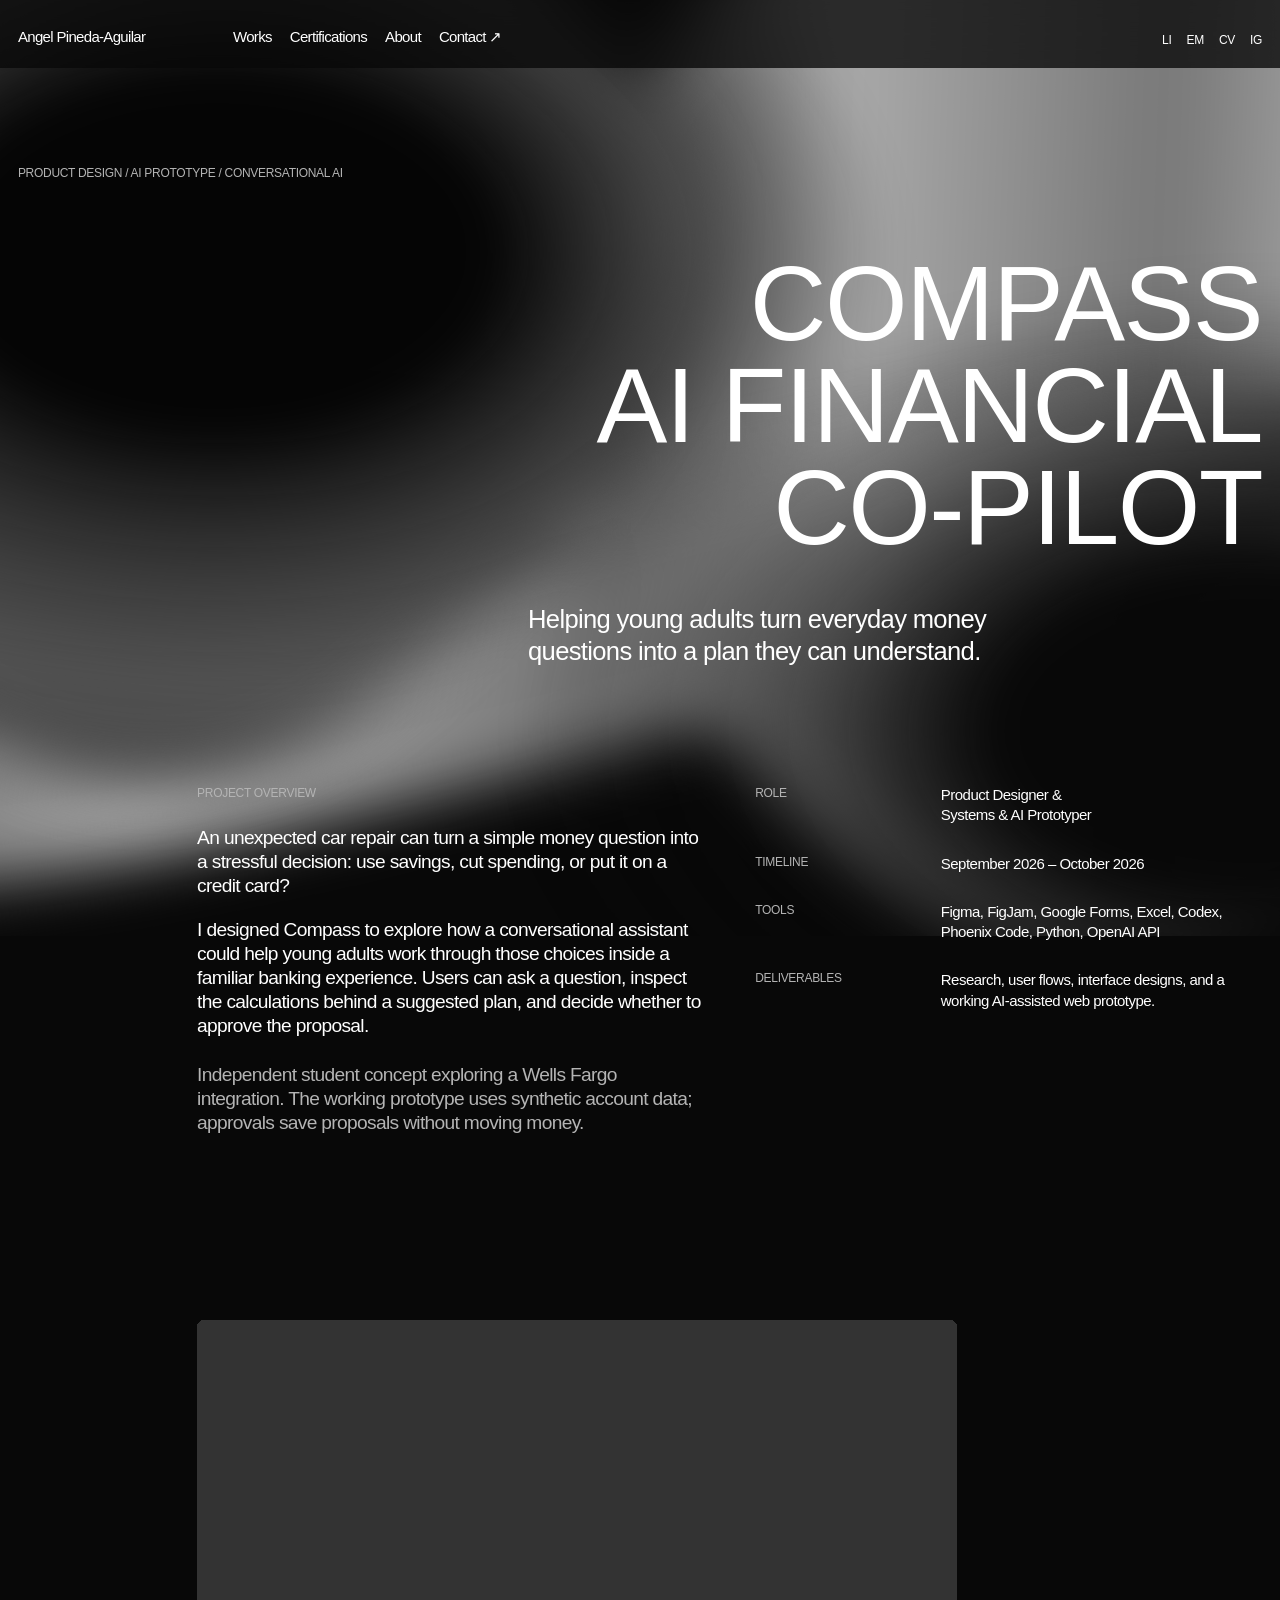
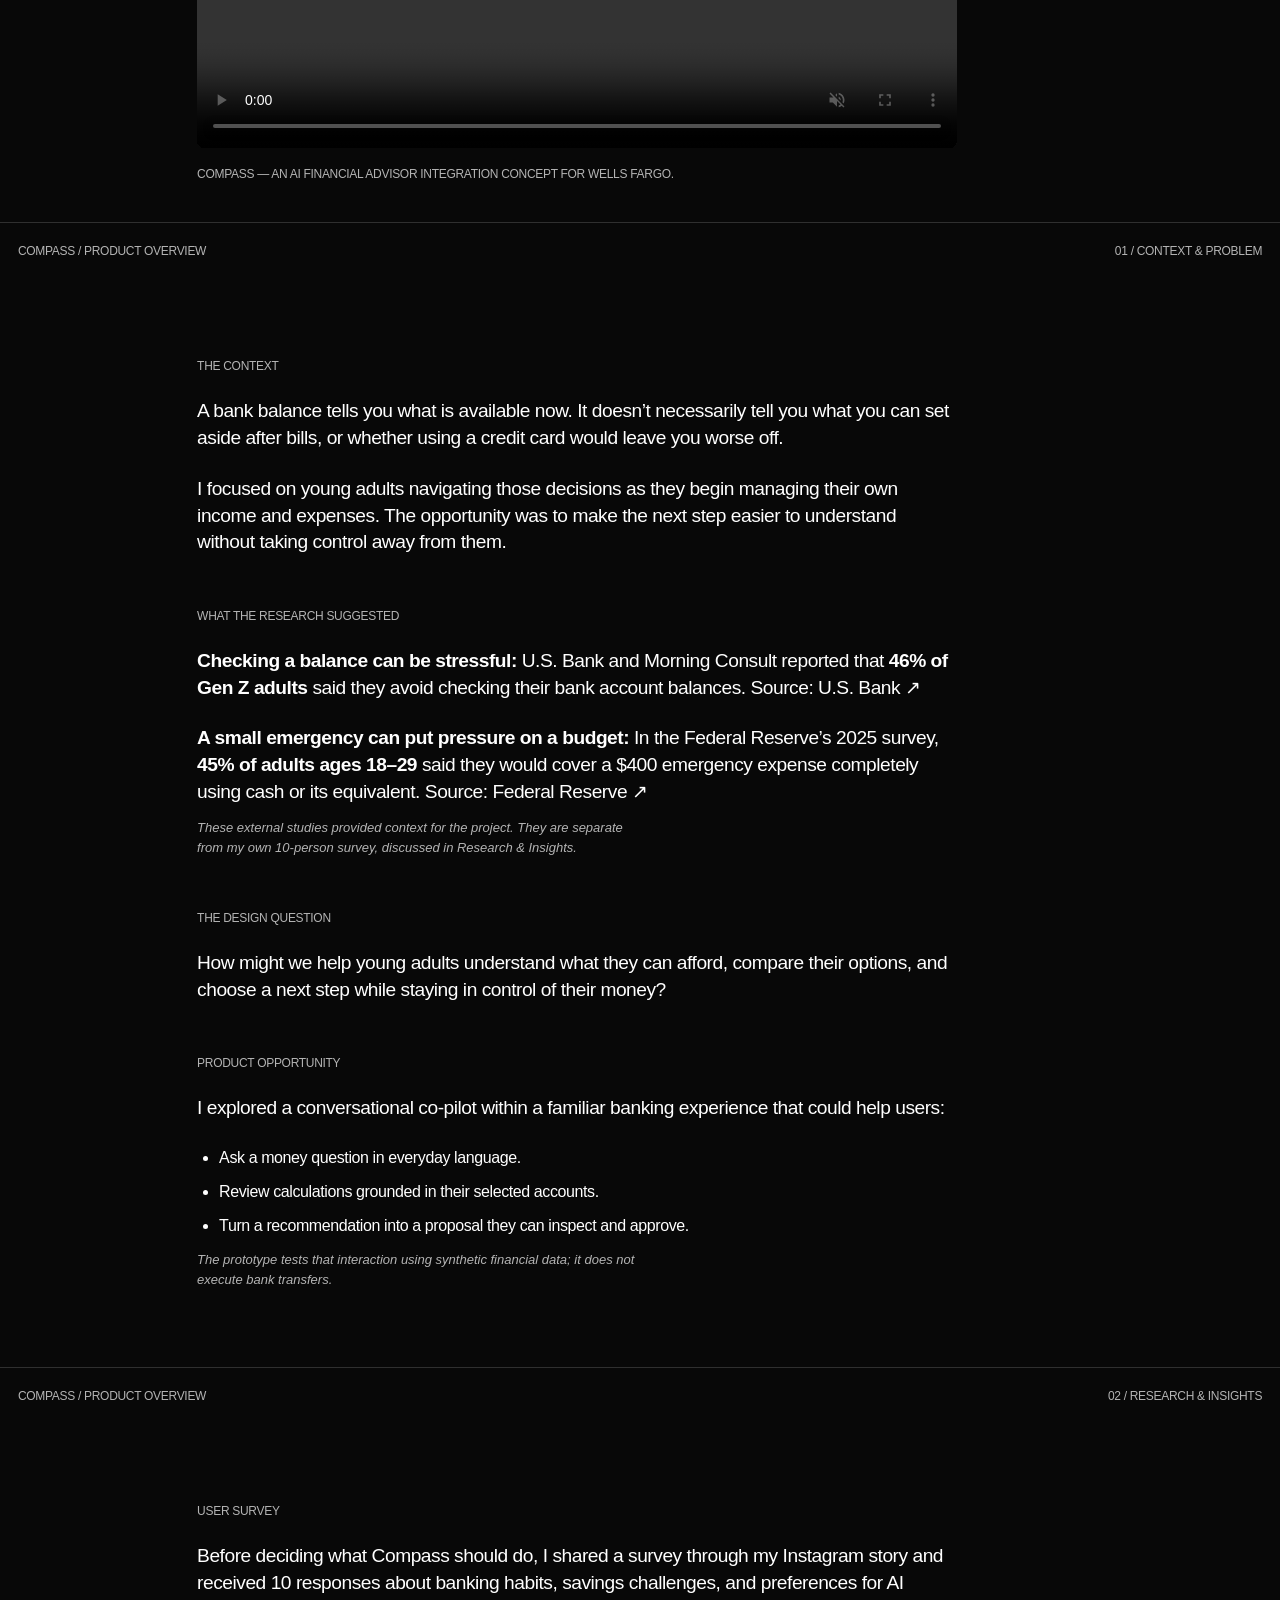
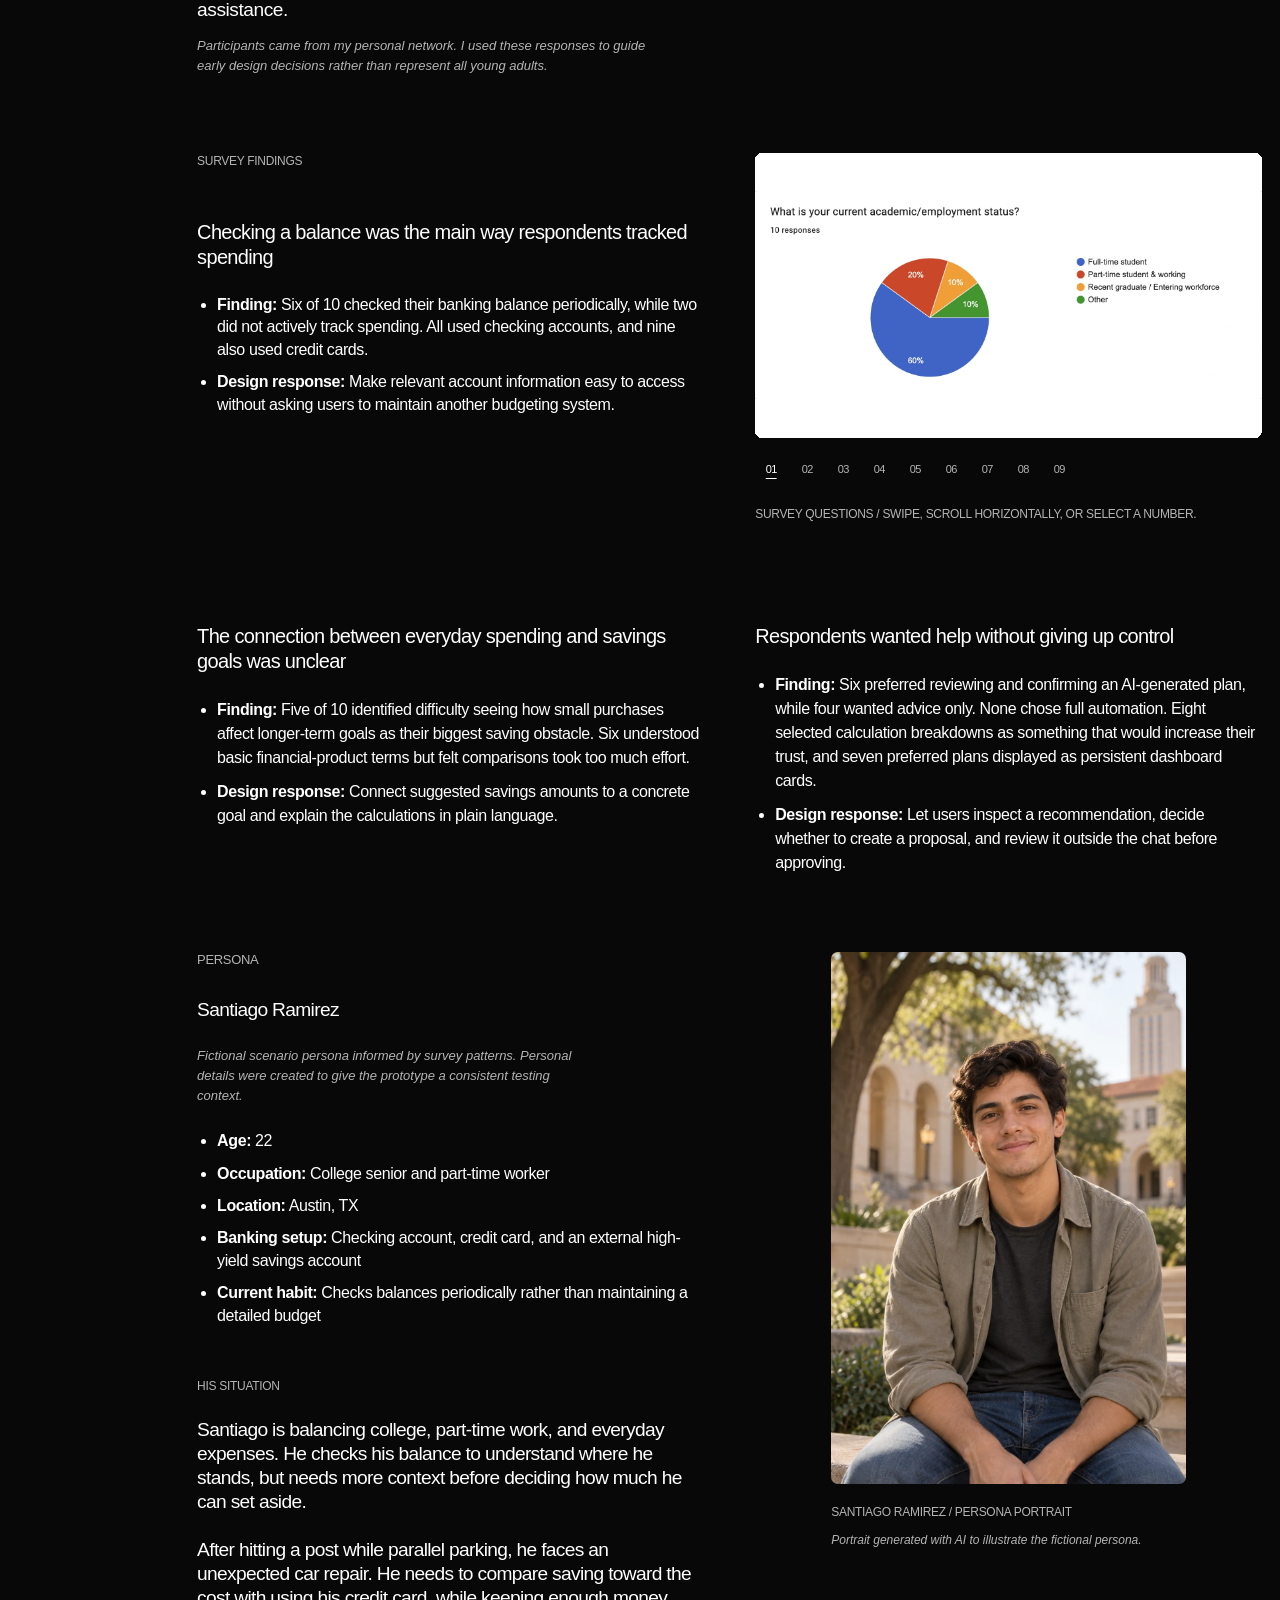
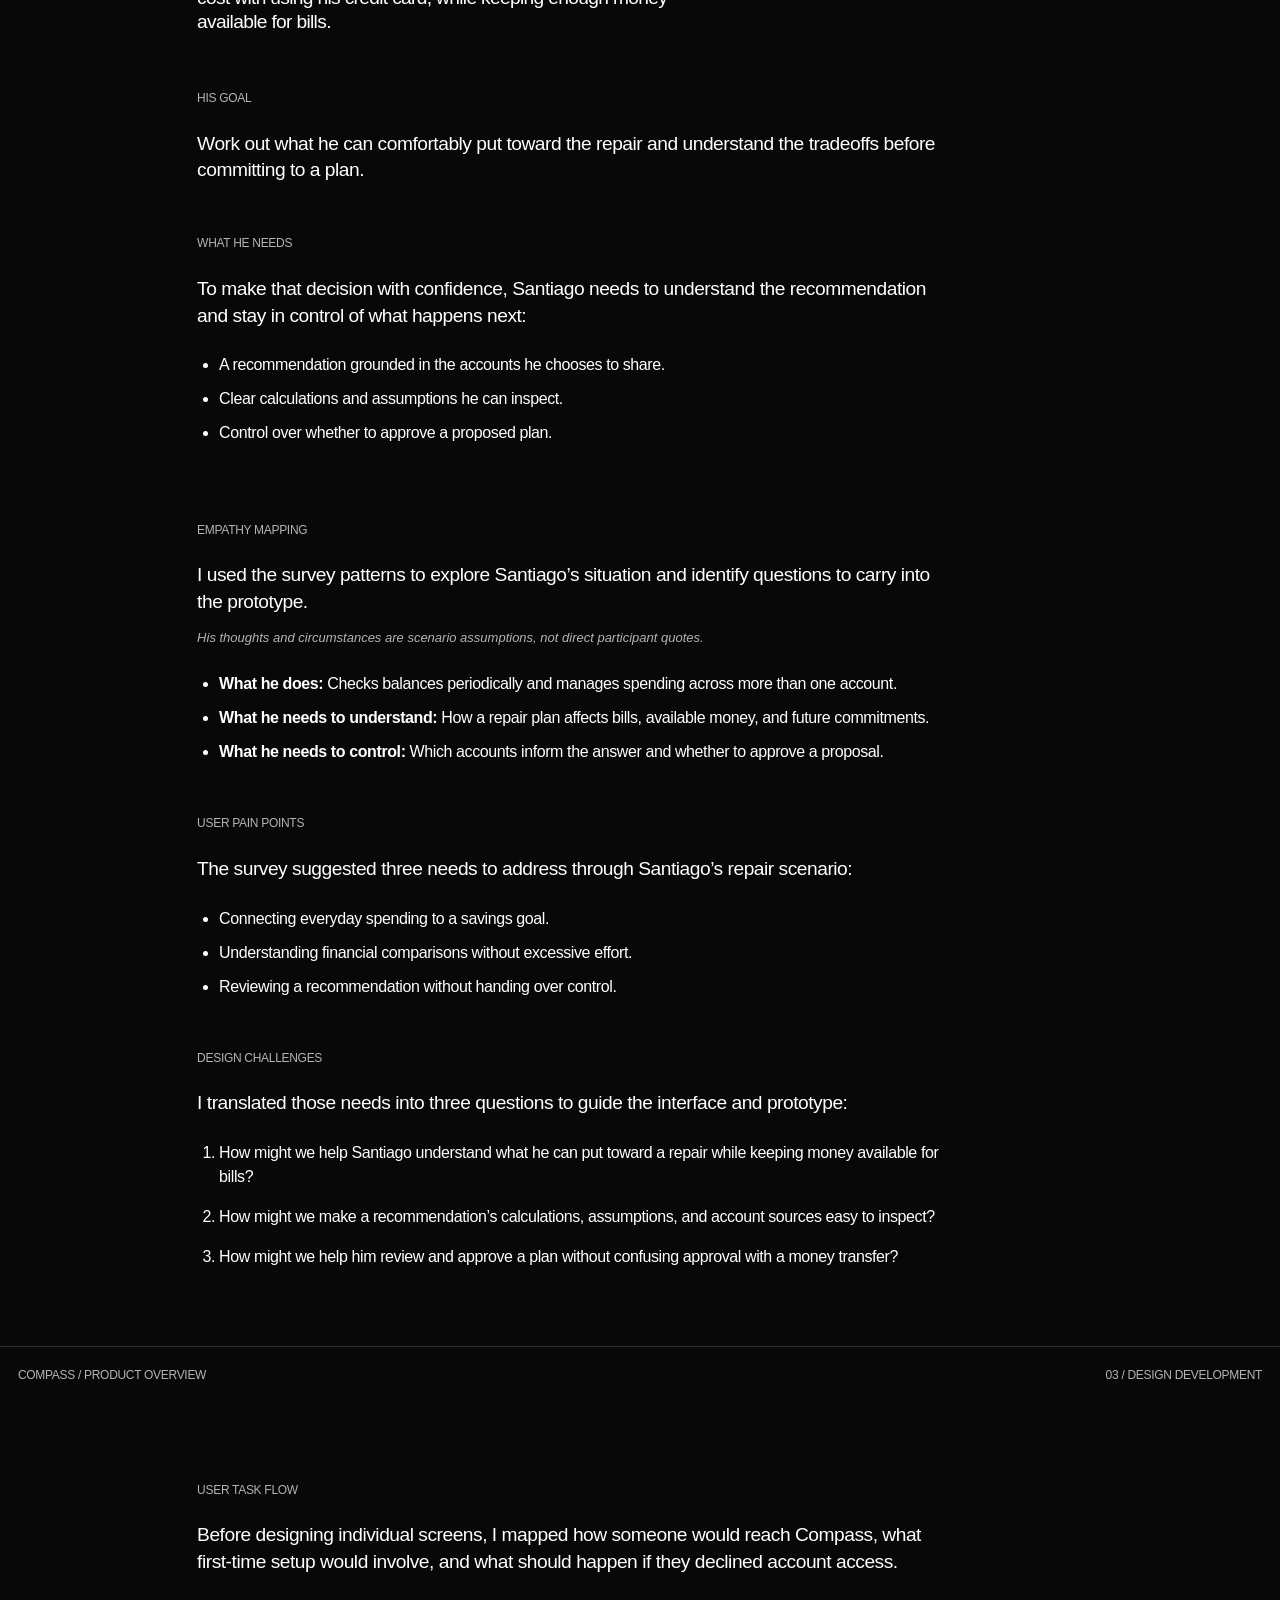
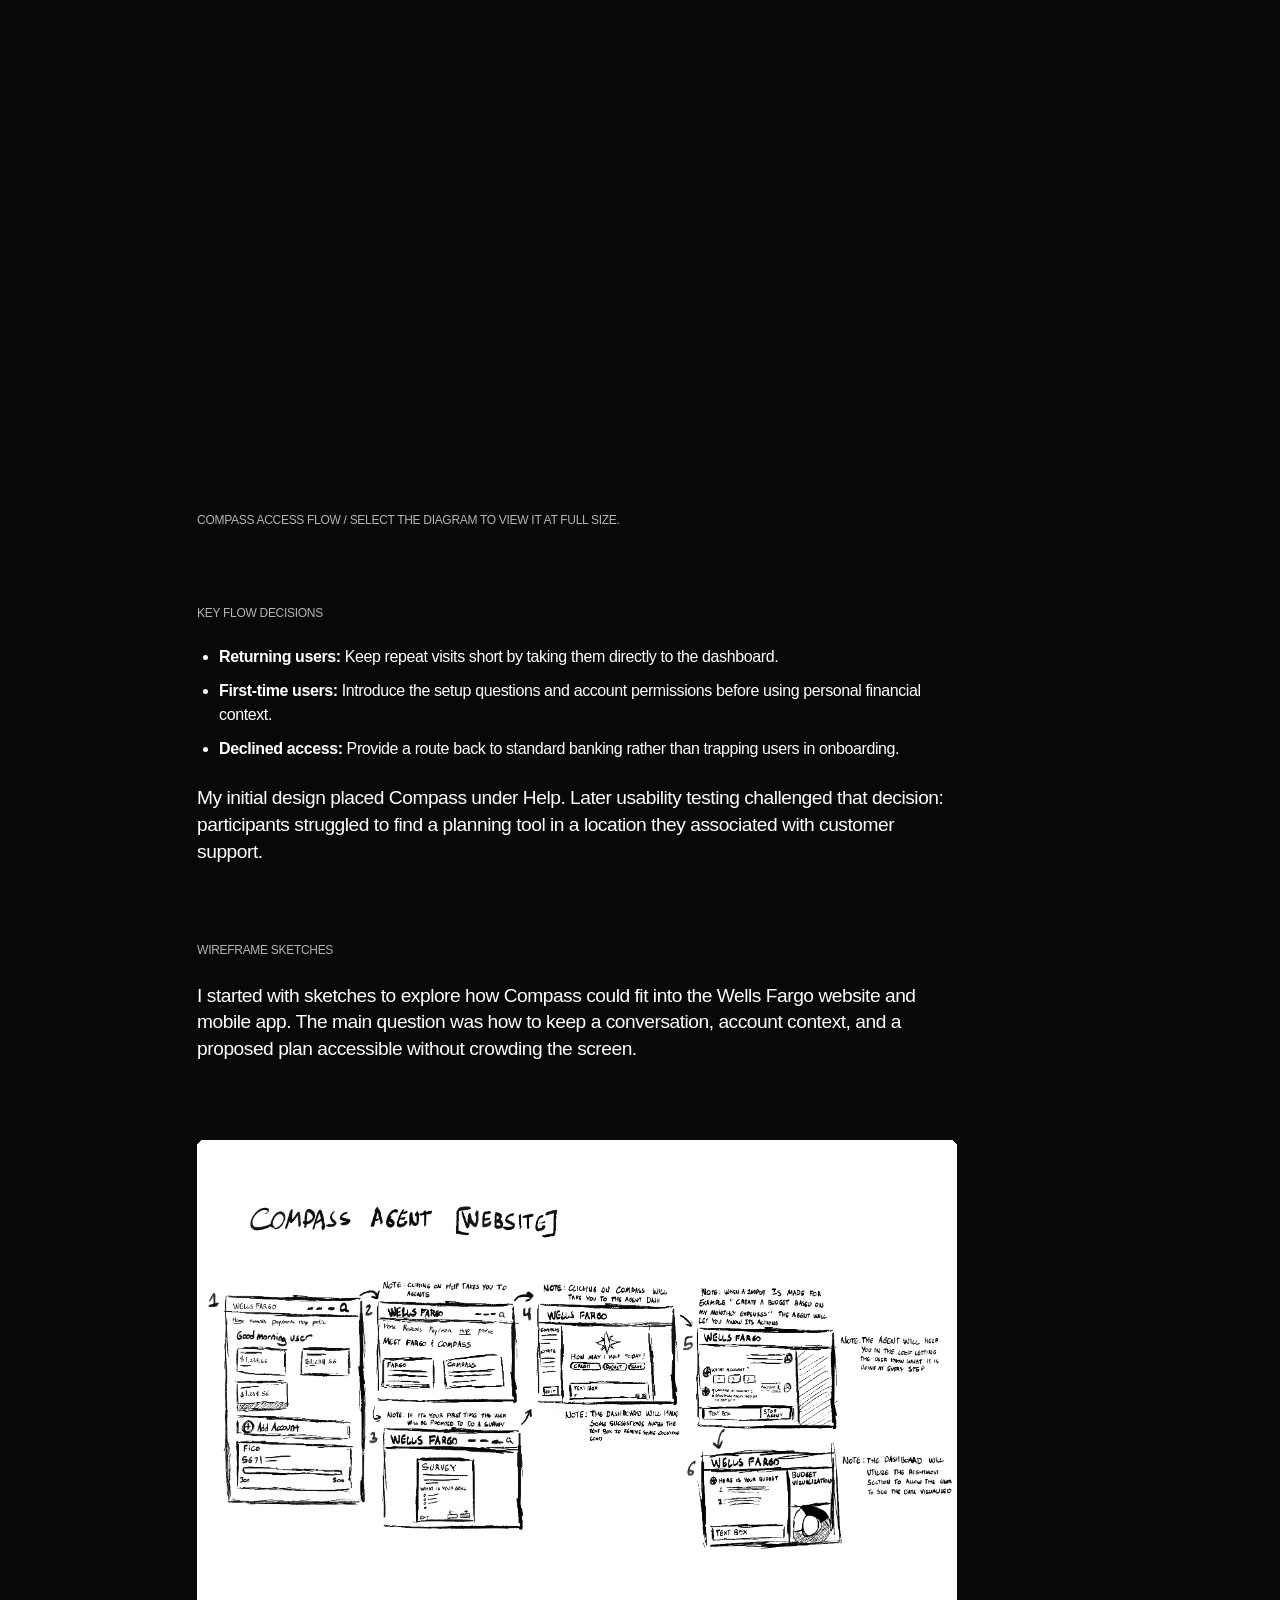
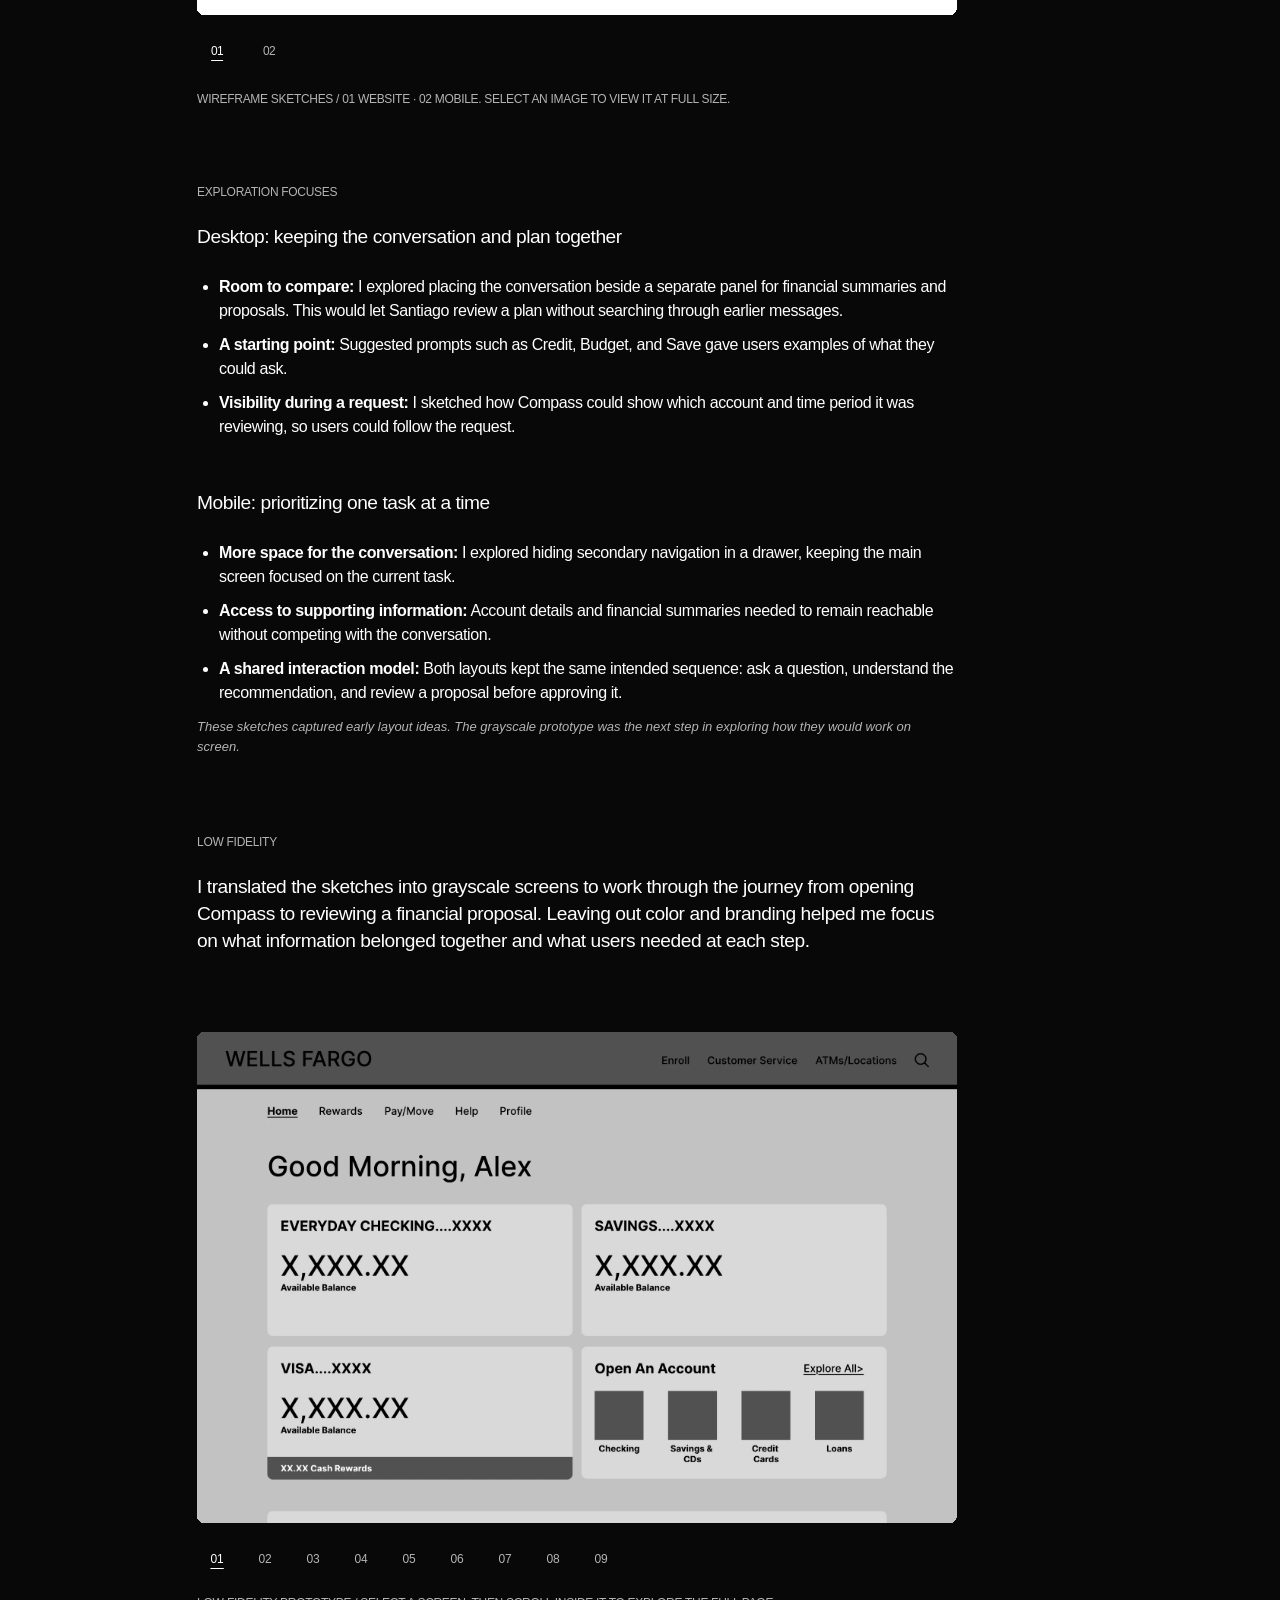
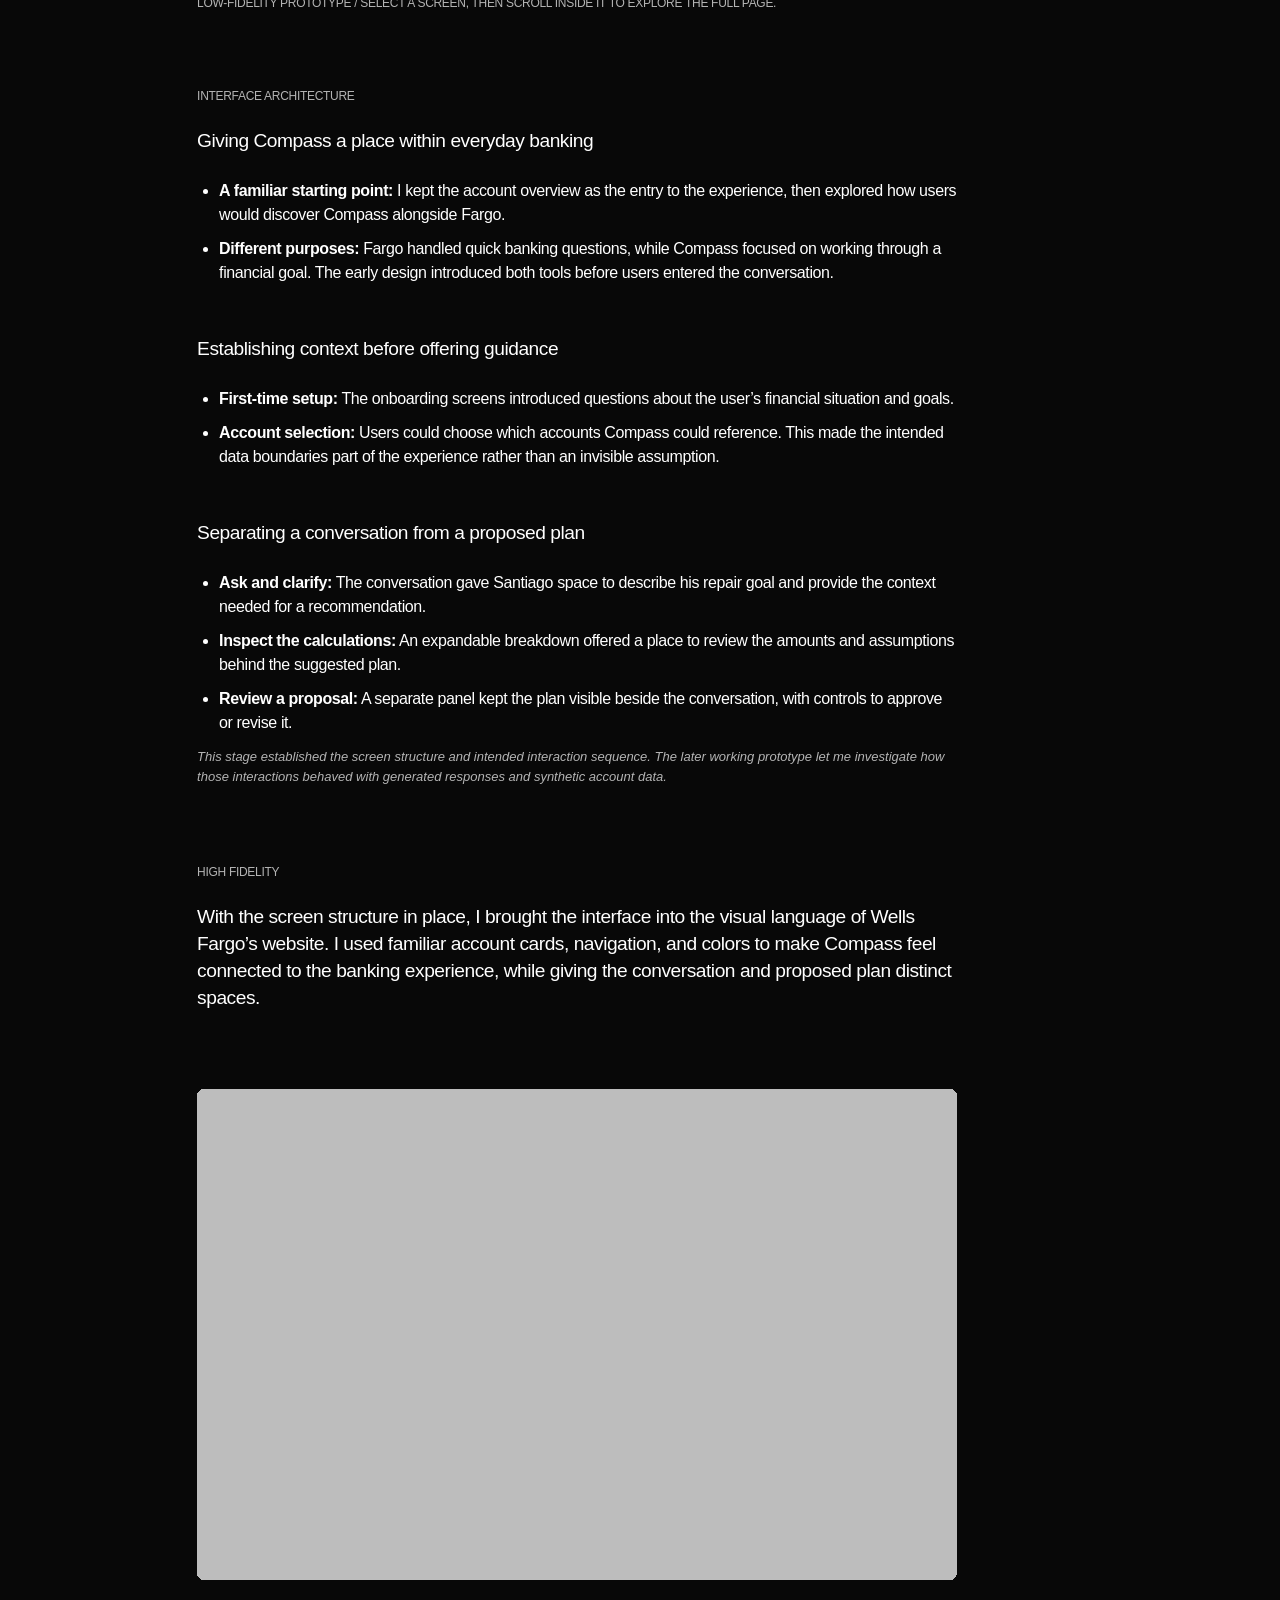
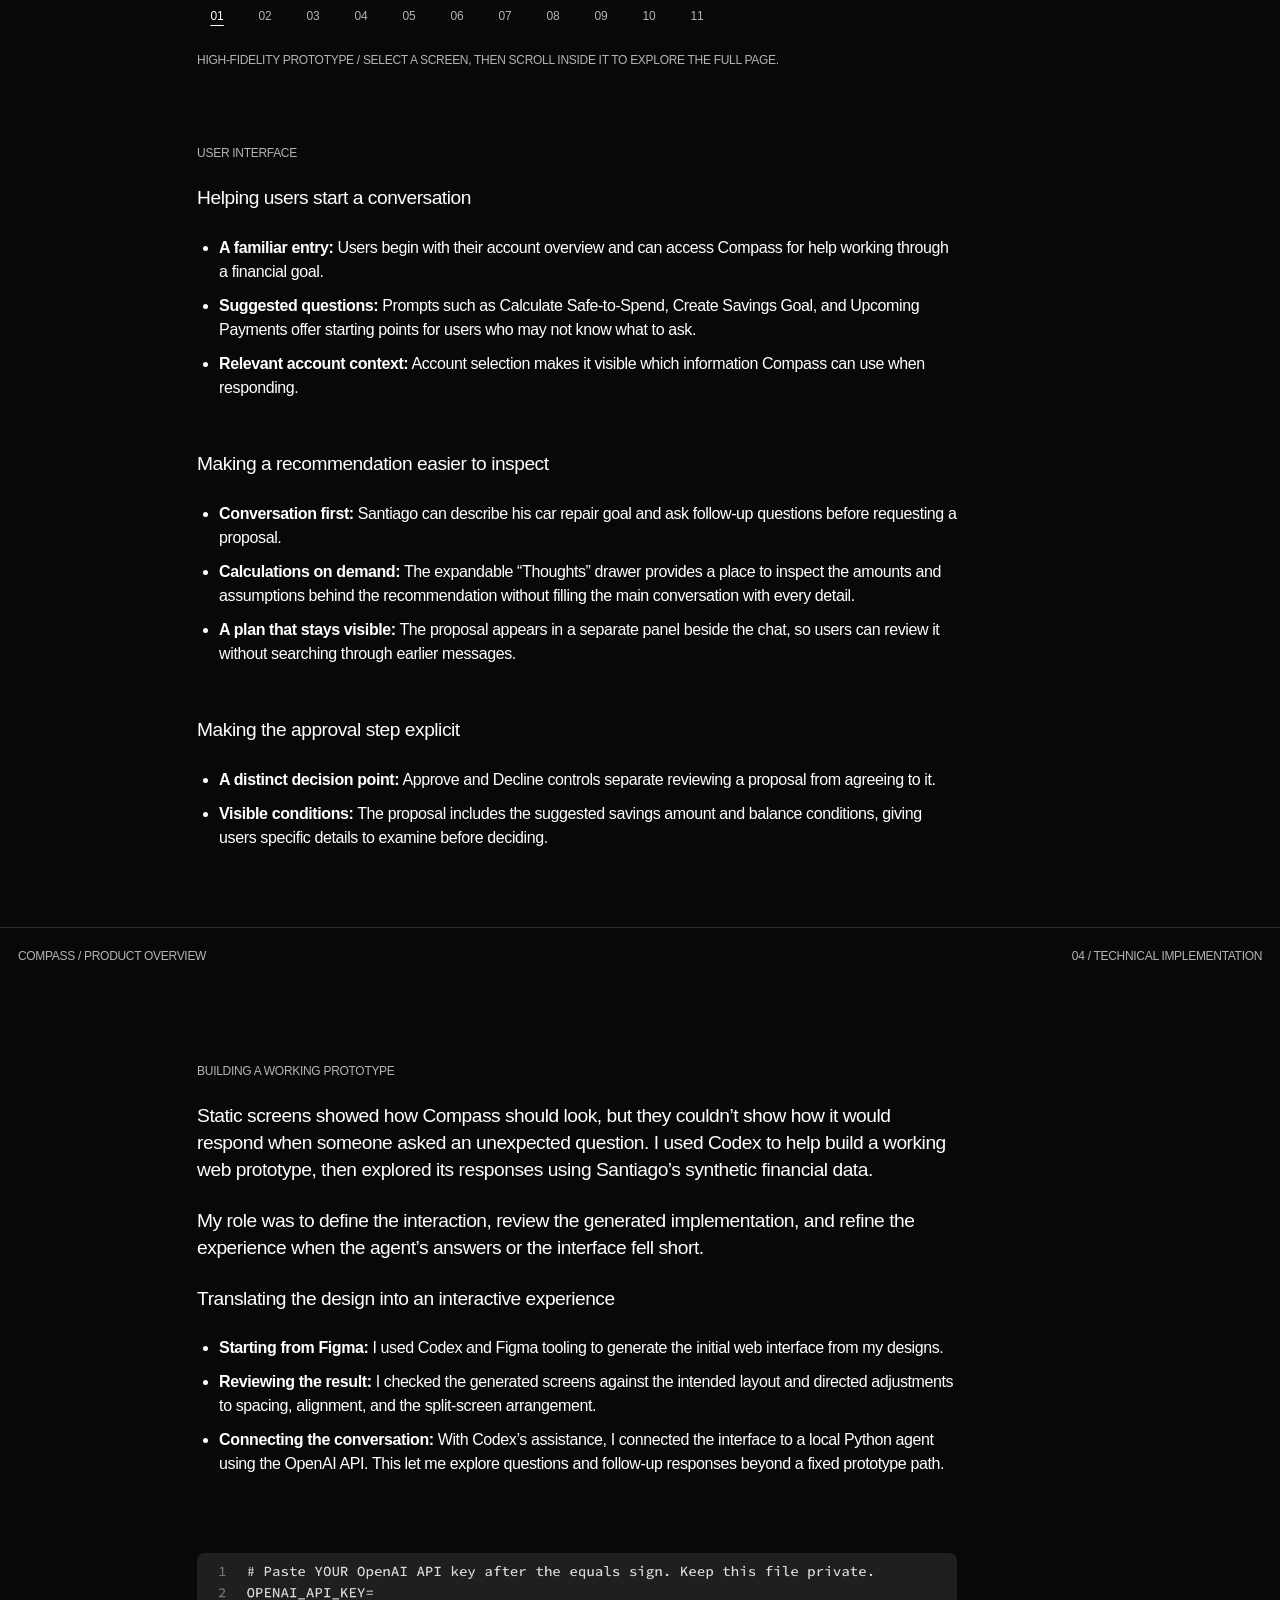
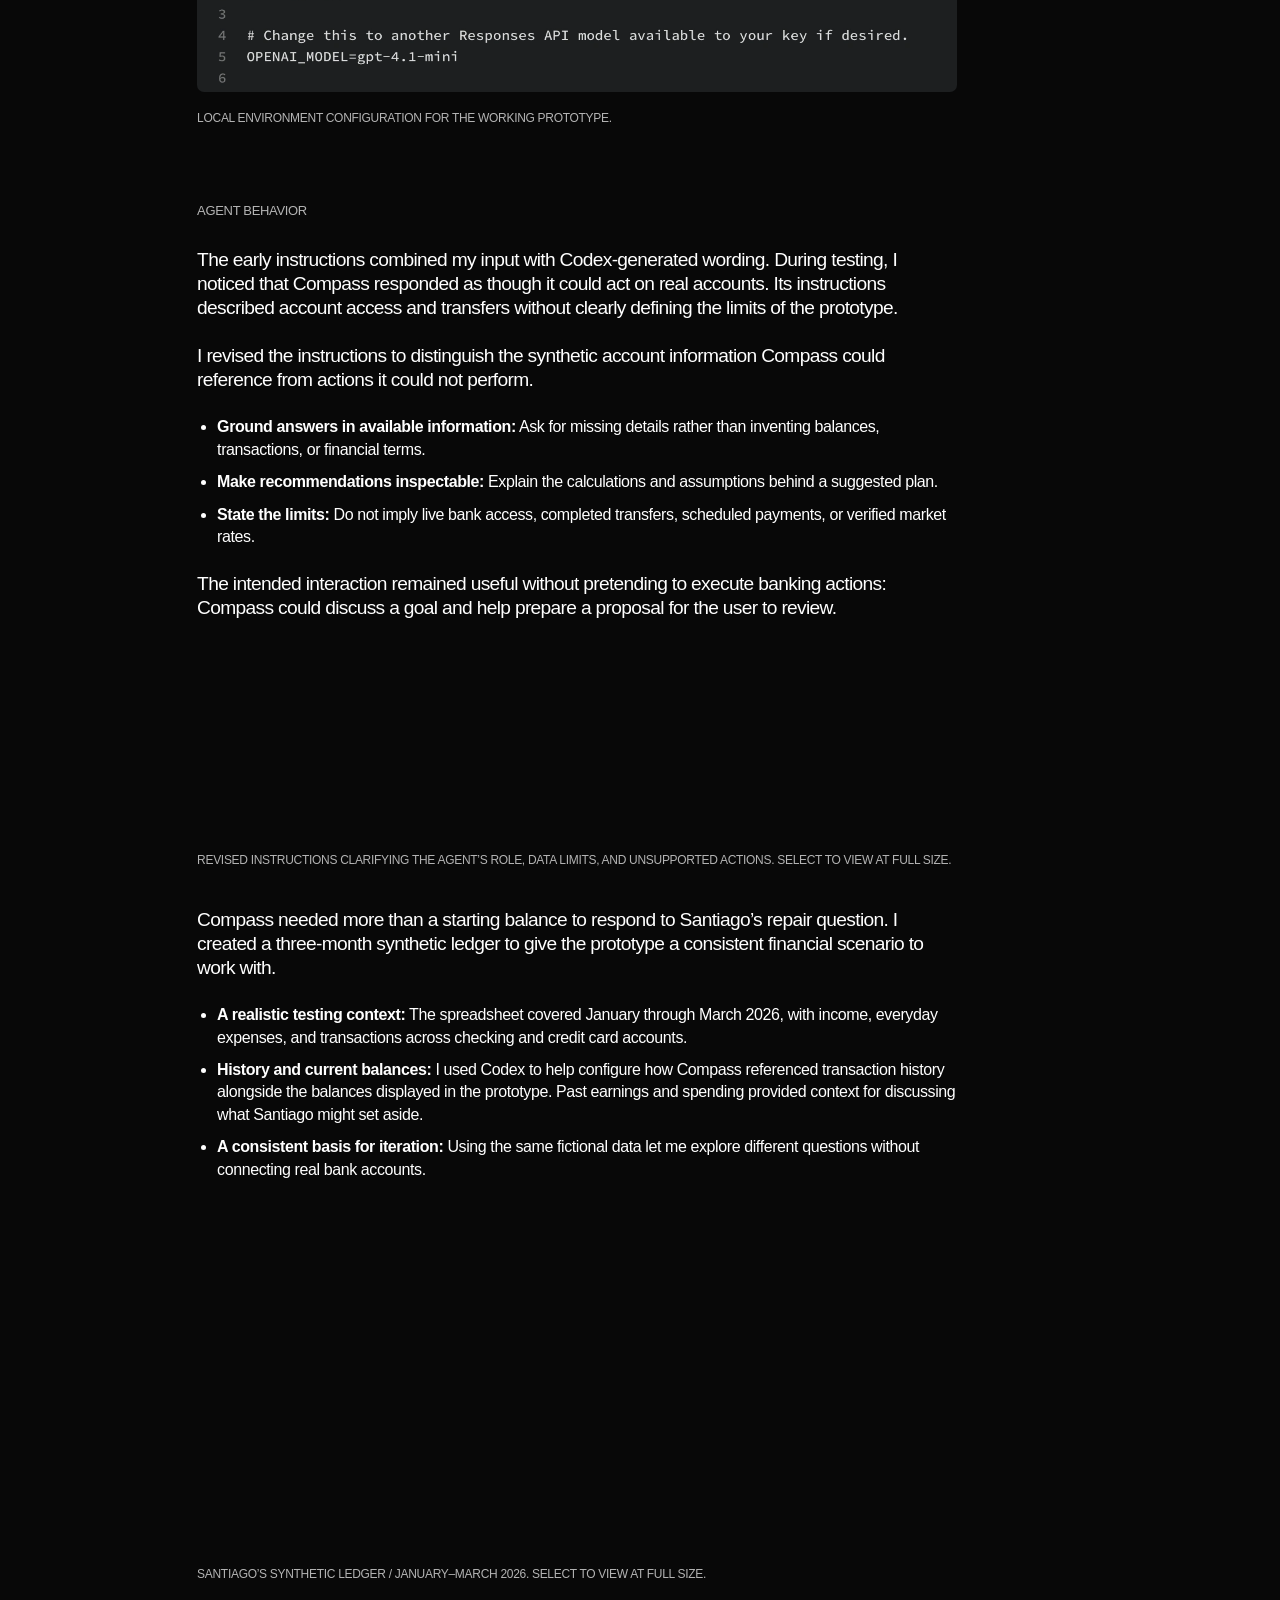
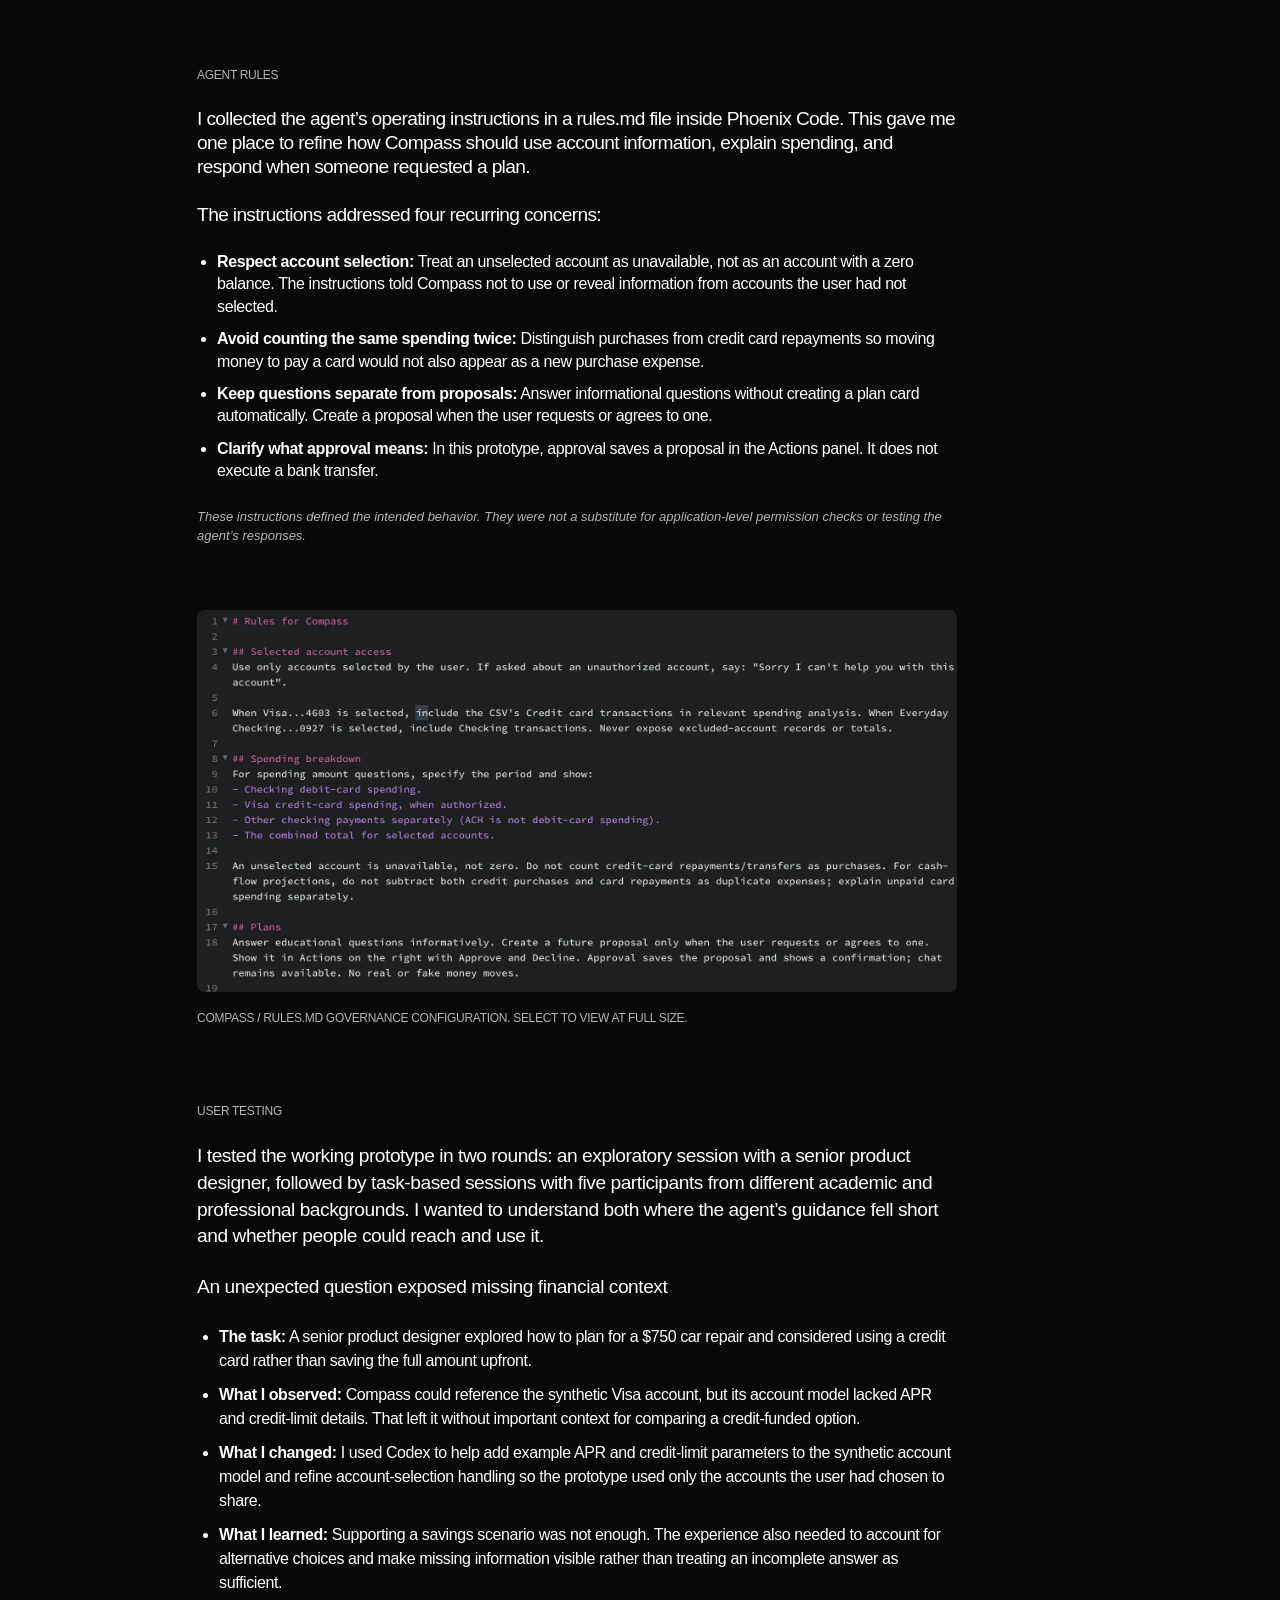
==== commit 57eb62f3: "Video Fix" ====
--- a/compass.html
+++ b/compass.html
@@ -592,8 +592,8 @@
       <figure class="case-figure walkthrough-media">
         <div class="case-media case-media-wide">
           <video controls playsinline preload="metadata" aria-label="Compass end-to-end final walkthrough">
-            <source src="Assets/Compass/compass-final-walkthrough.mp4" type="video/mp4">
-            Your browser does not support embedded video. <a href="Assets/Compass/compass-final-walkthrough.mp4">Watch the final walkthrough</a>.
+            <source src="Assets/Compass/compass-final-walkthrough.mp4?v=2" type="video/mp4">
+            Your browser does not support embedded video. <a href="Assets/Compass/compass-final-walkthrough.mp4?v=2">Watch the final walkthrough</a>.
           </video>
         </div>
       </figure>
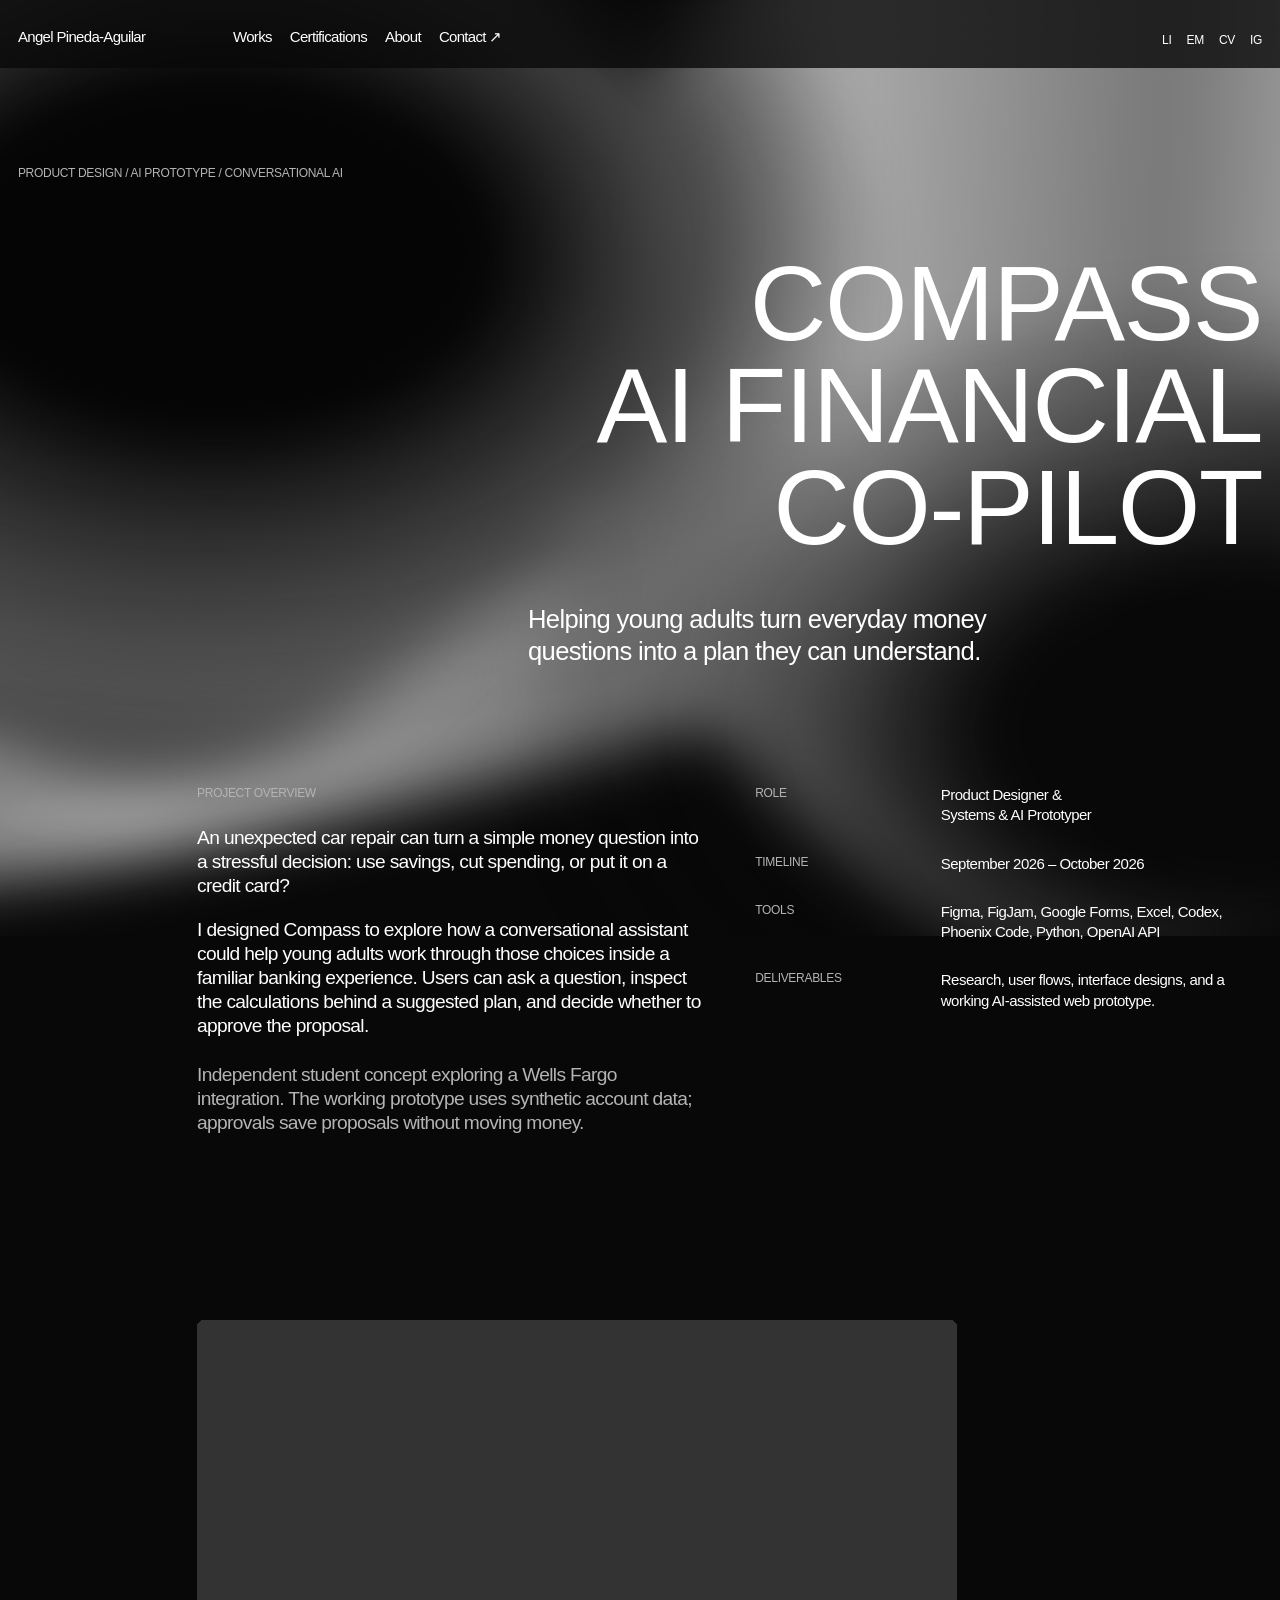
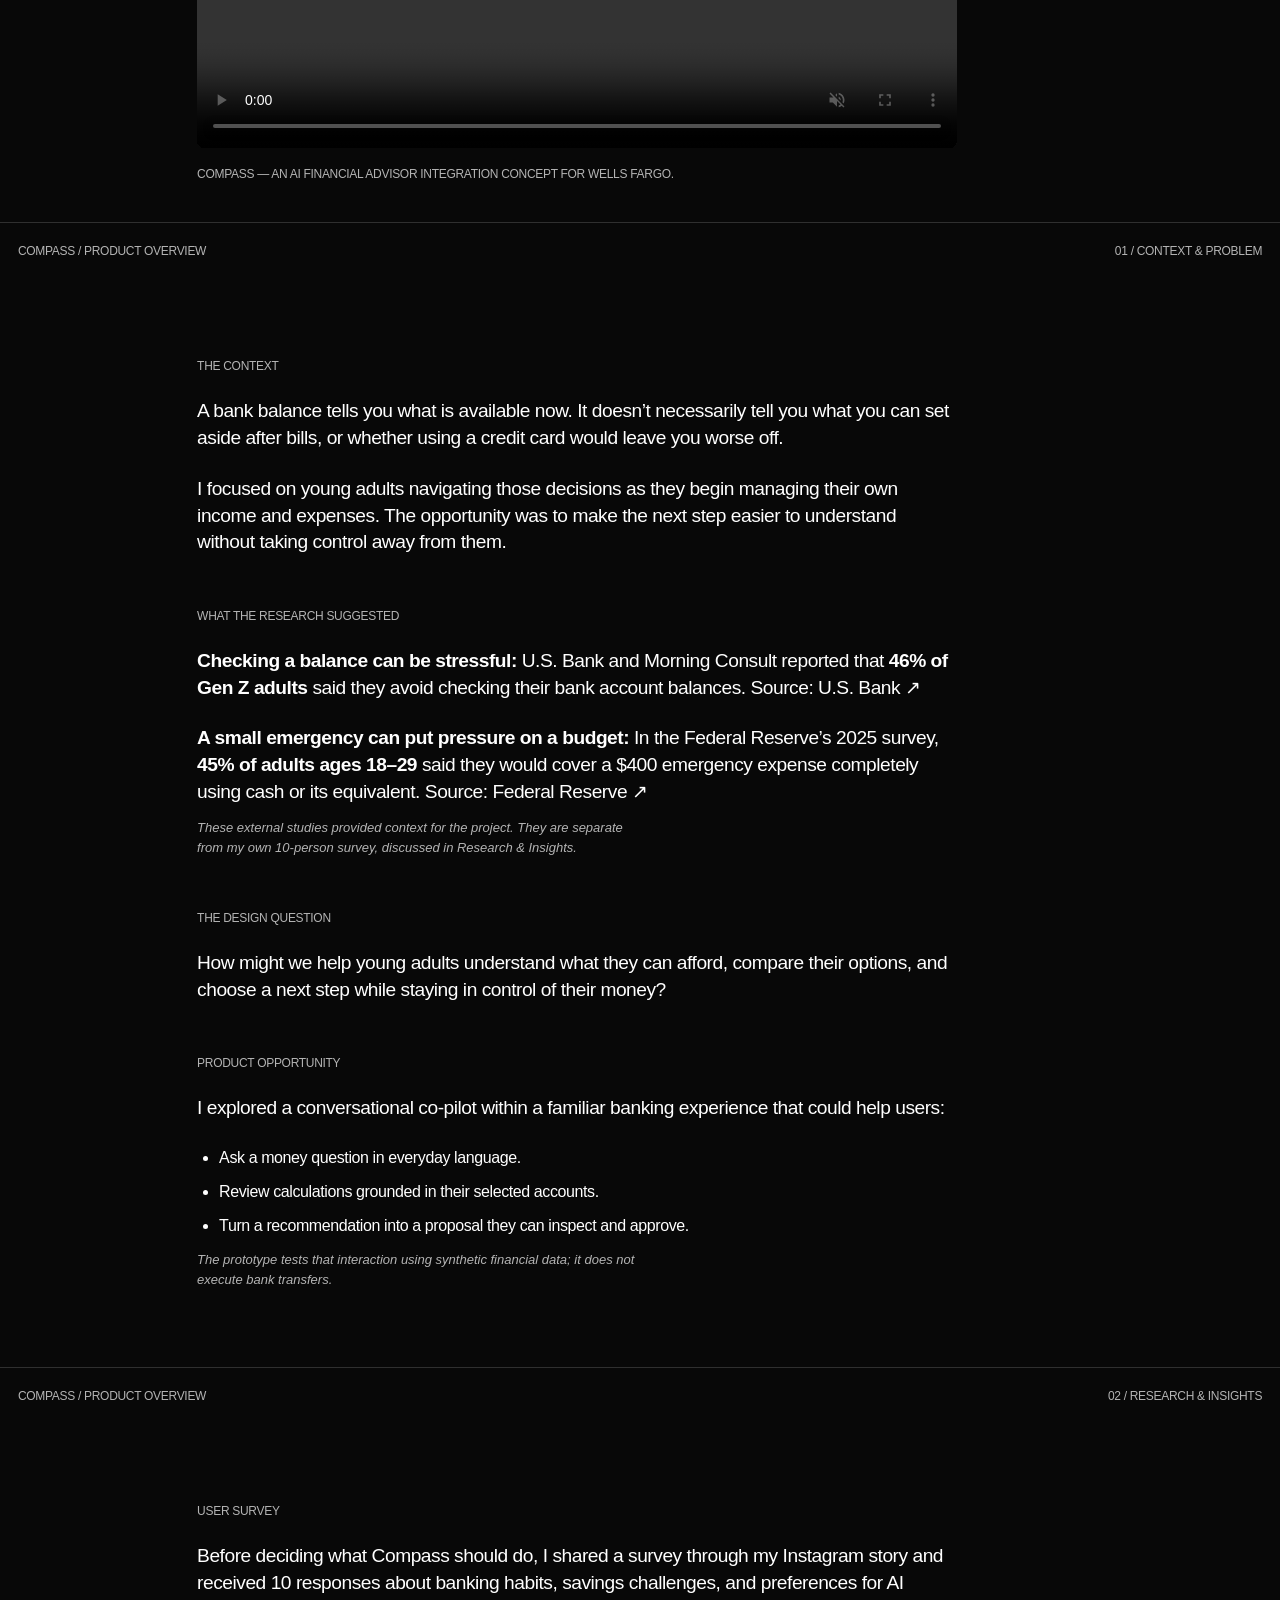
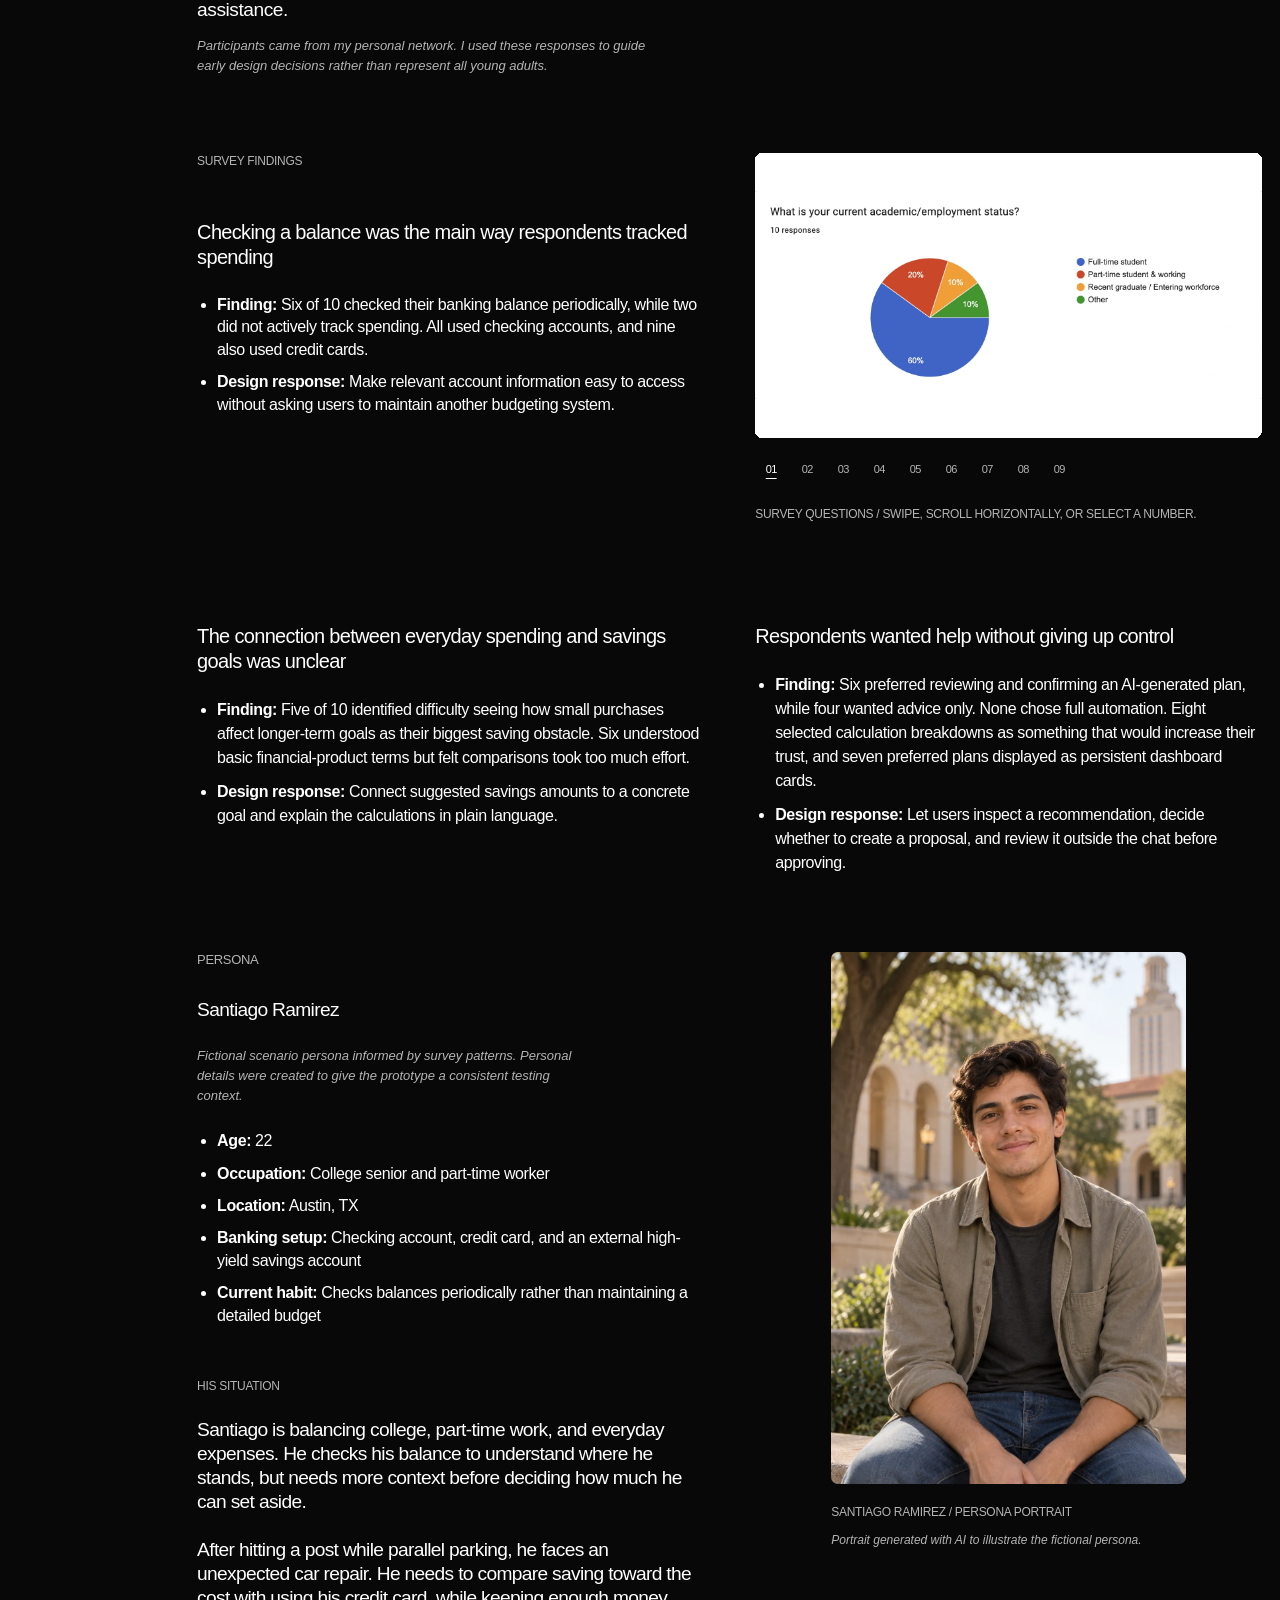
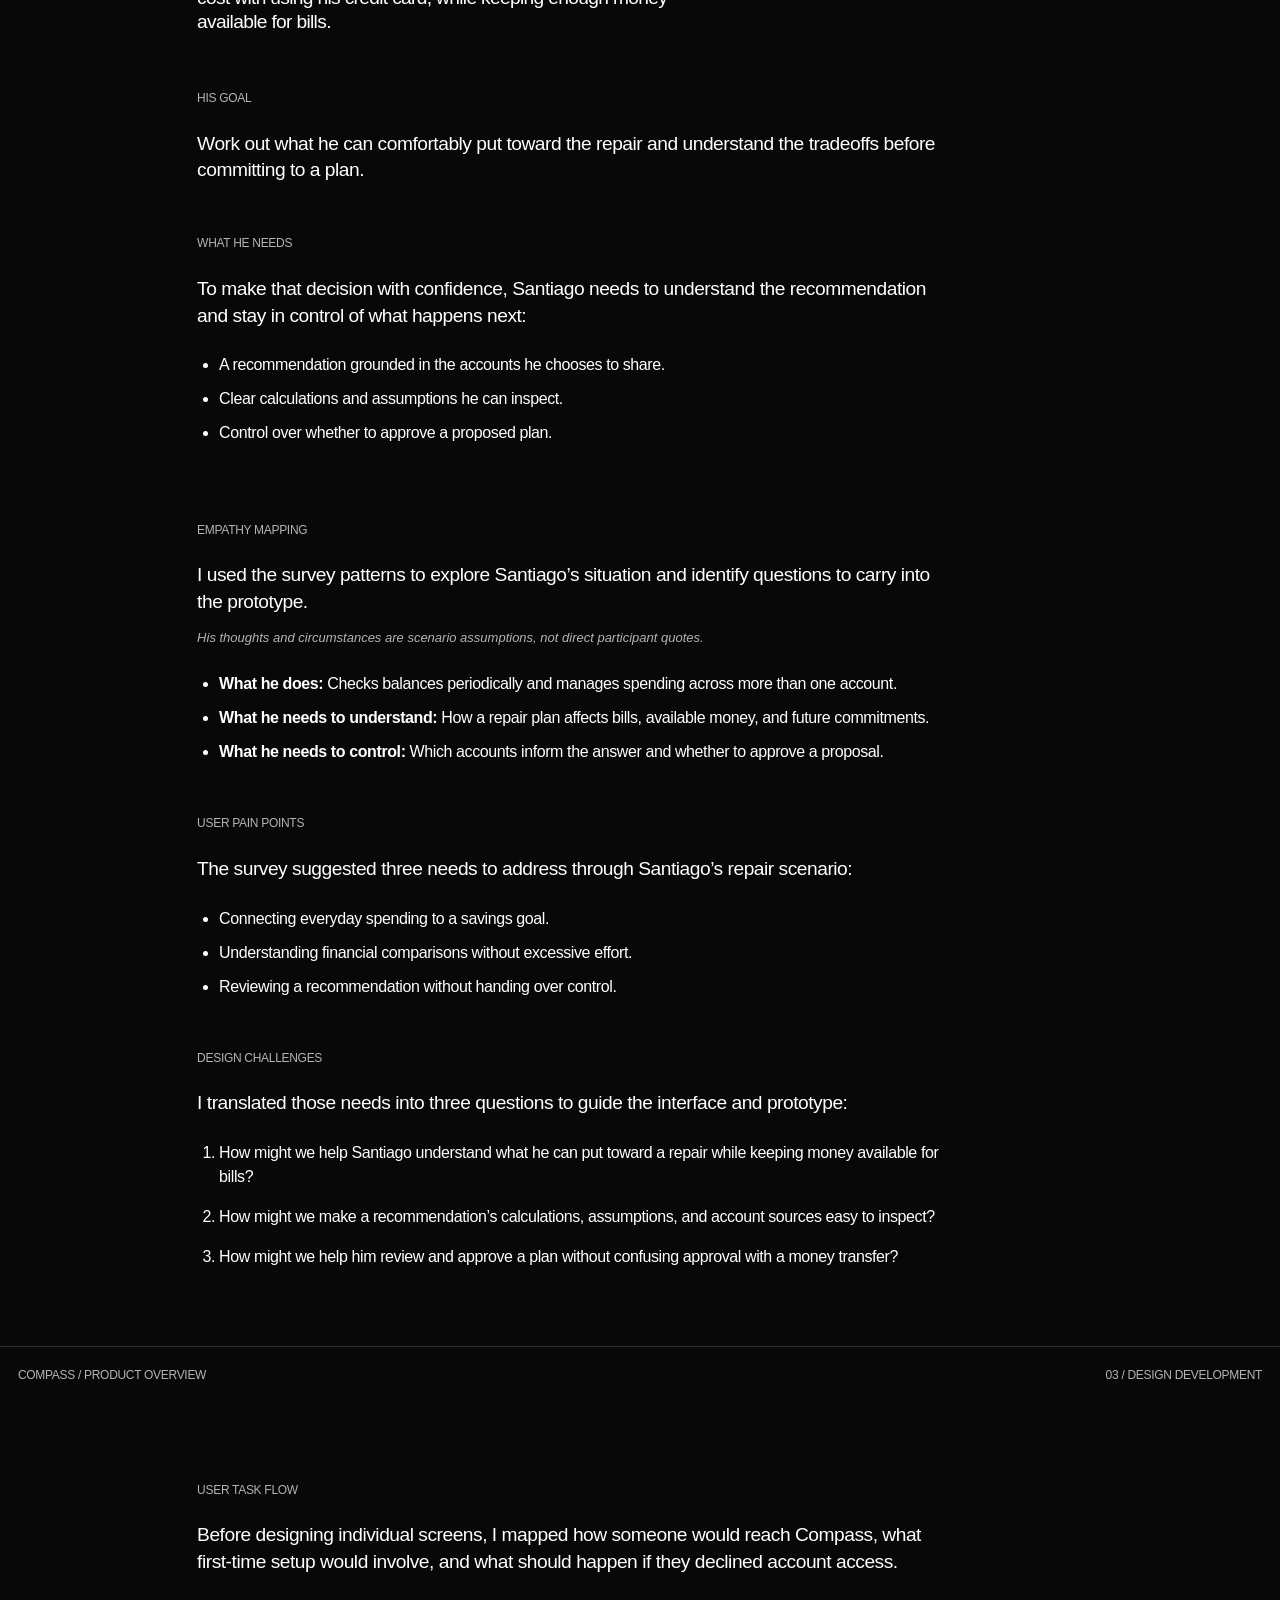
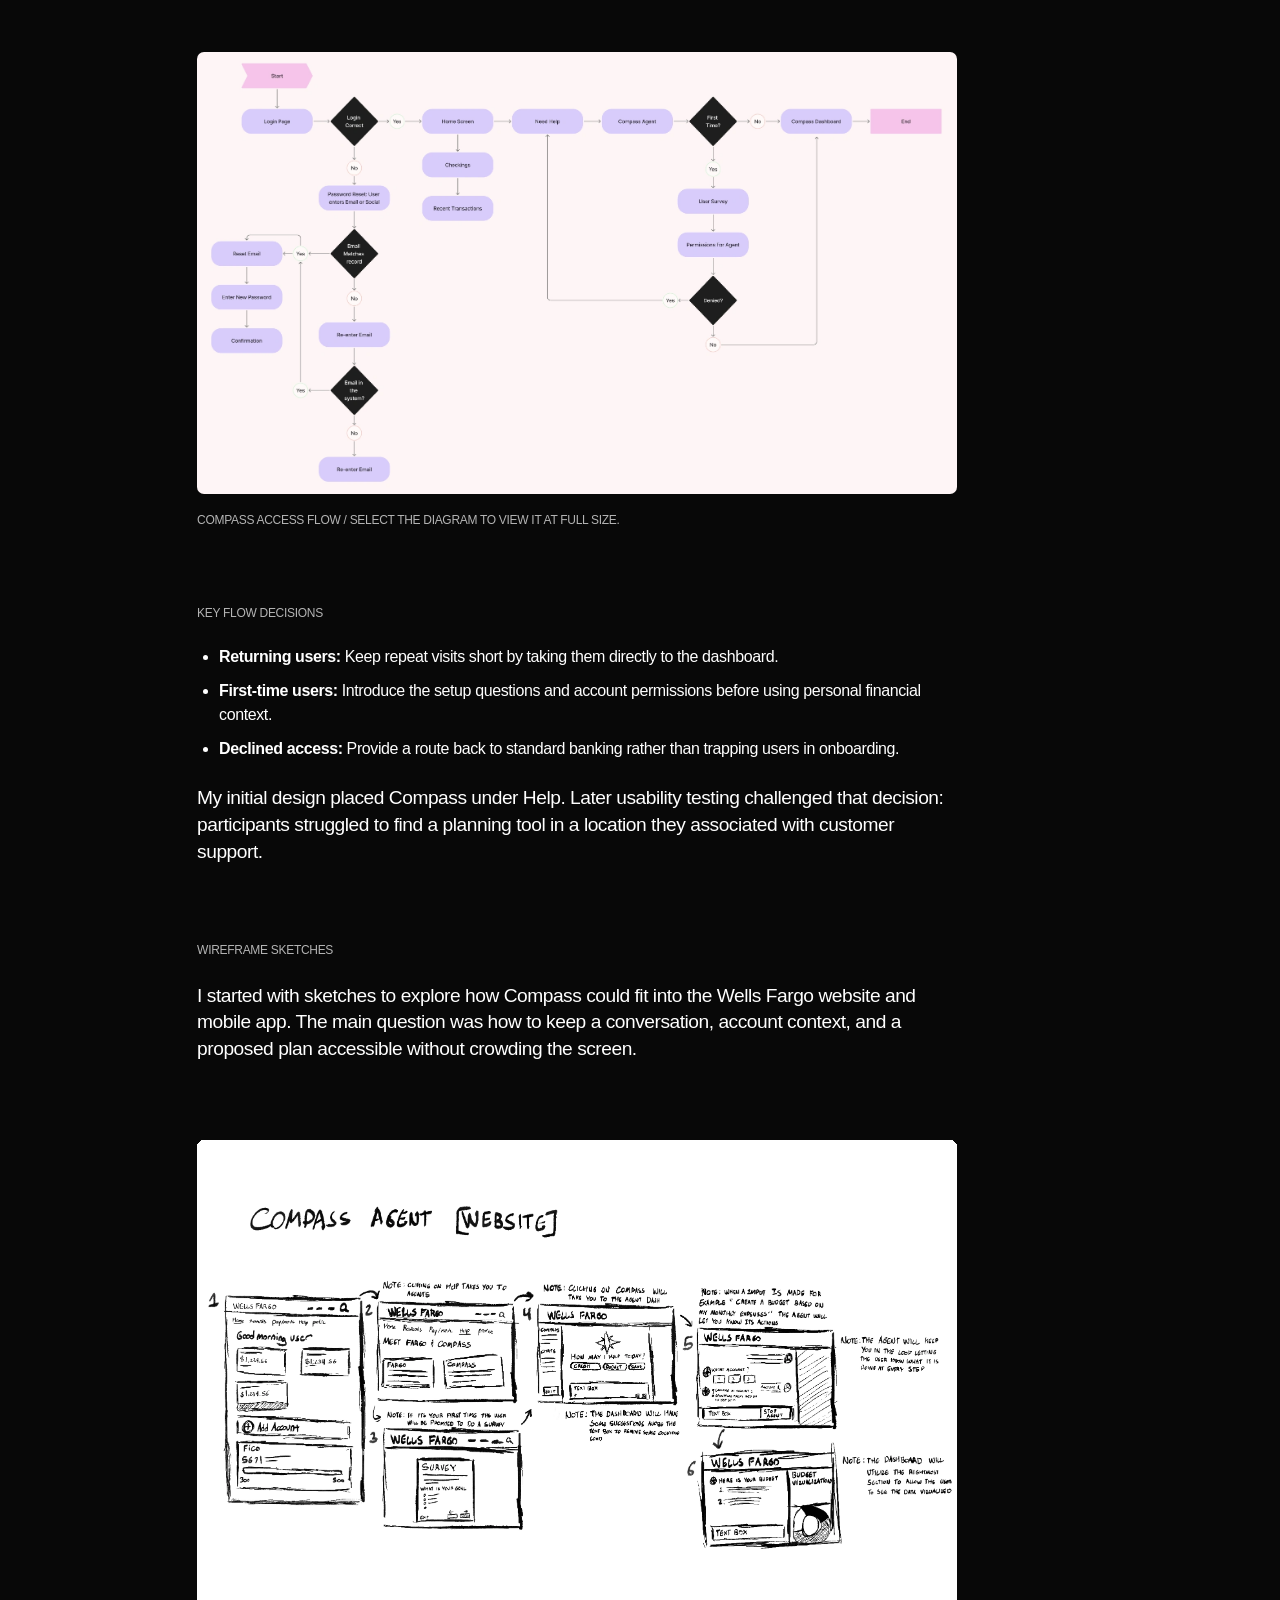
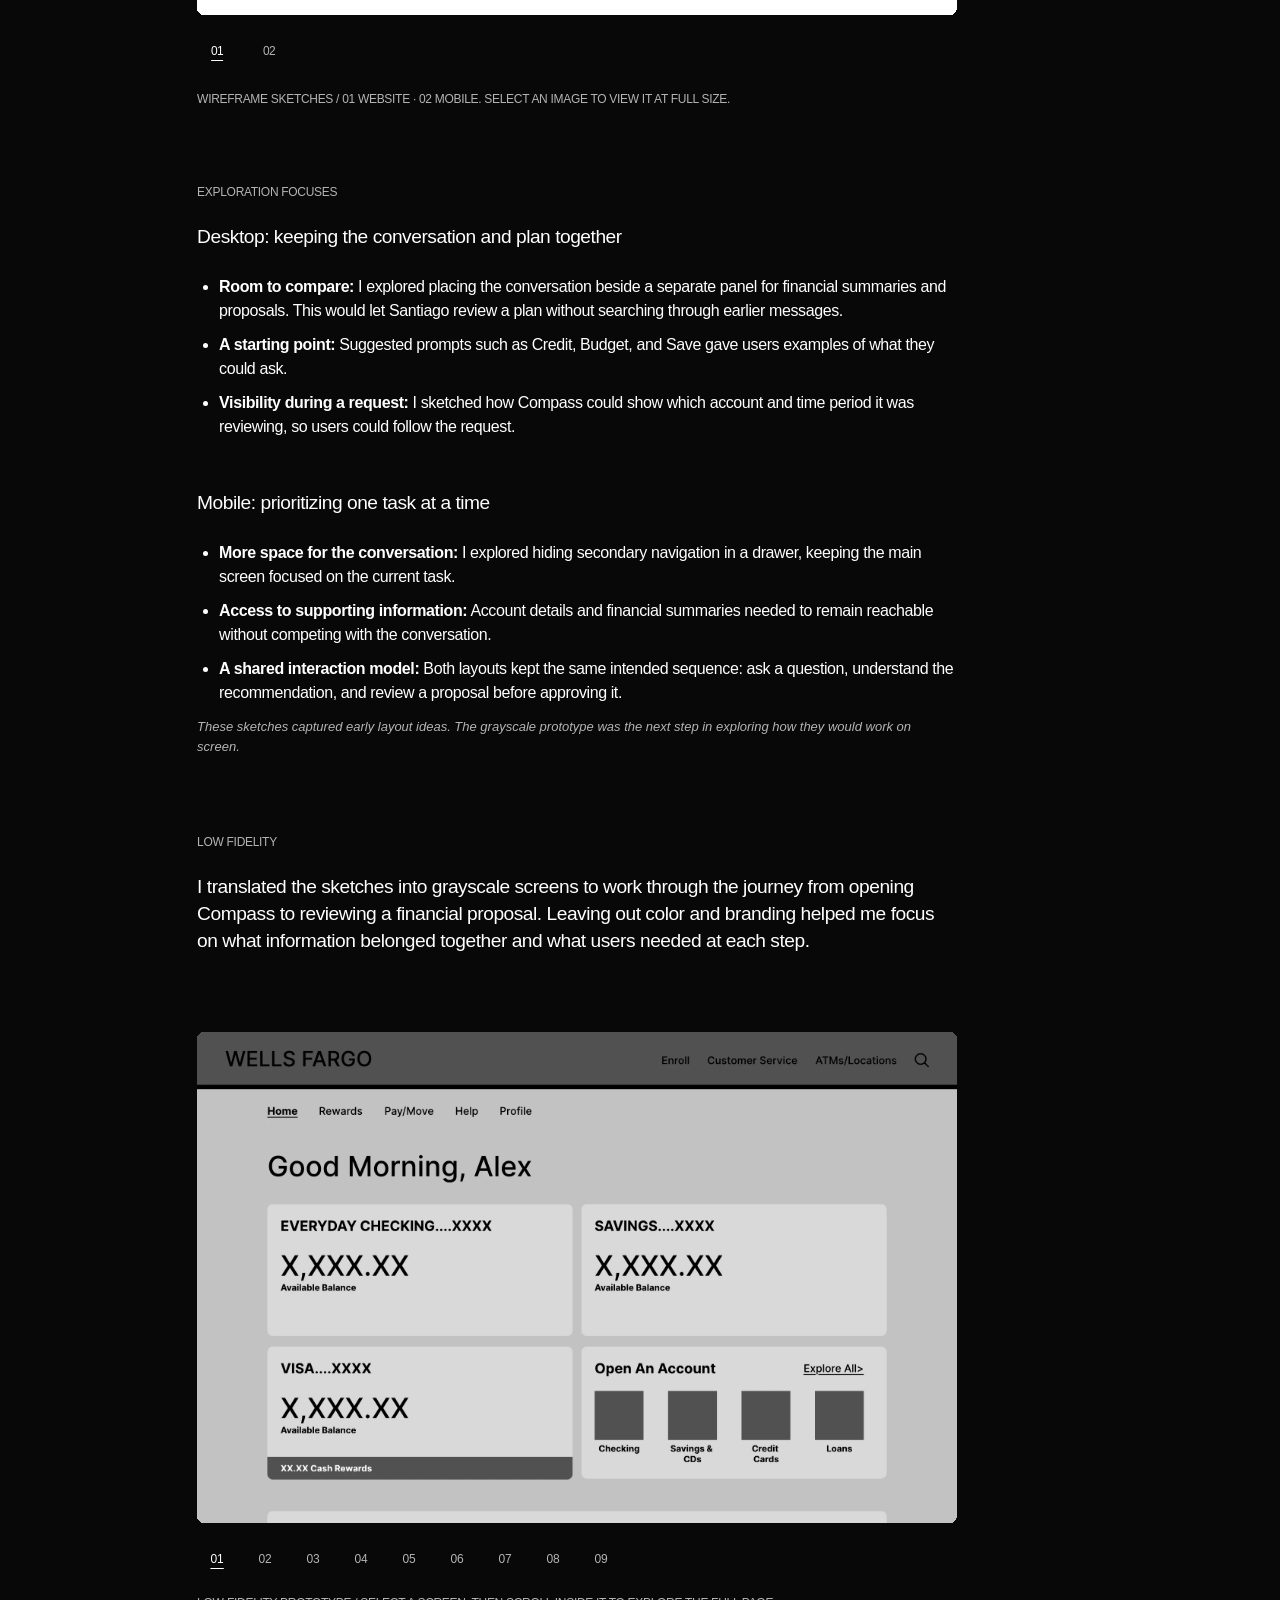
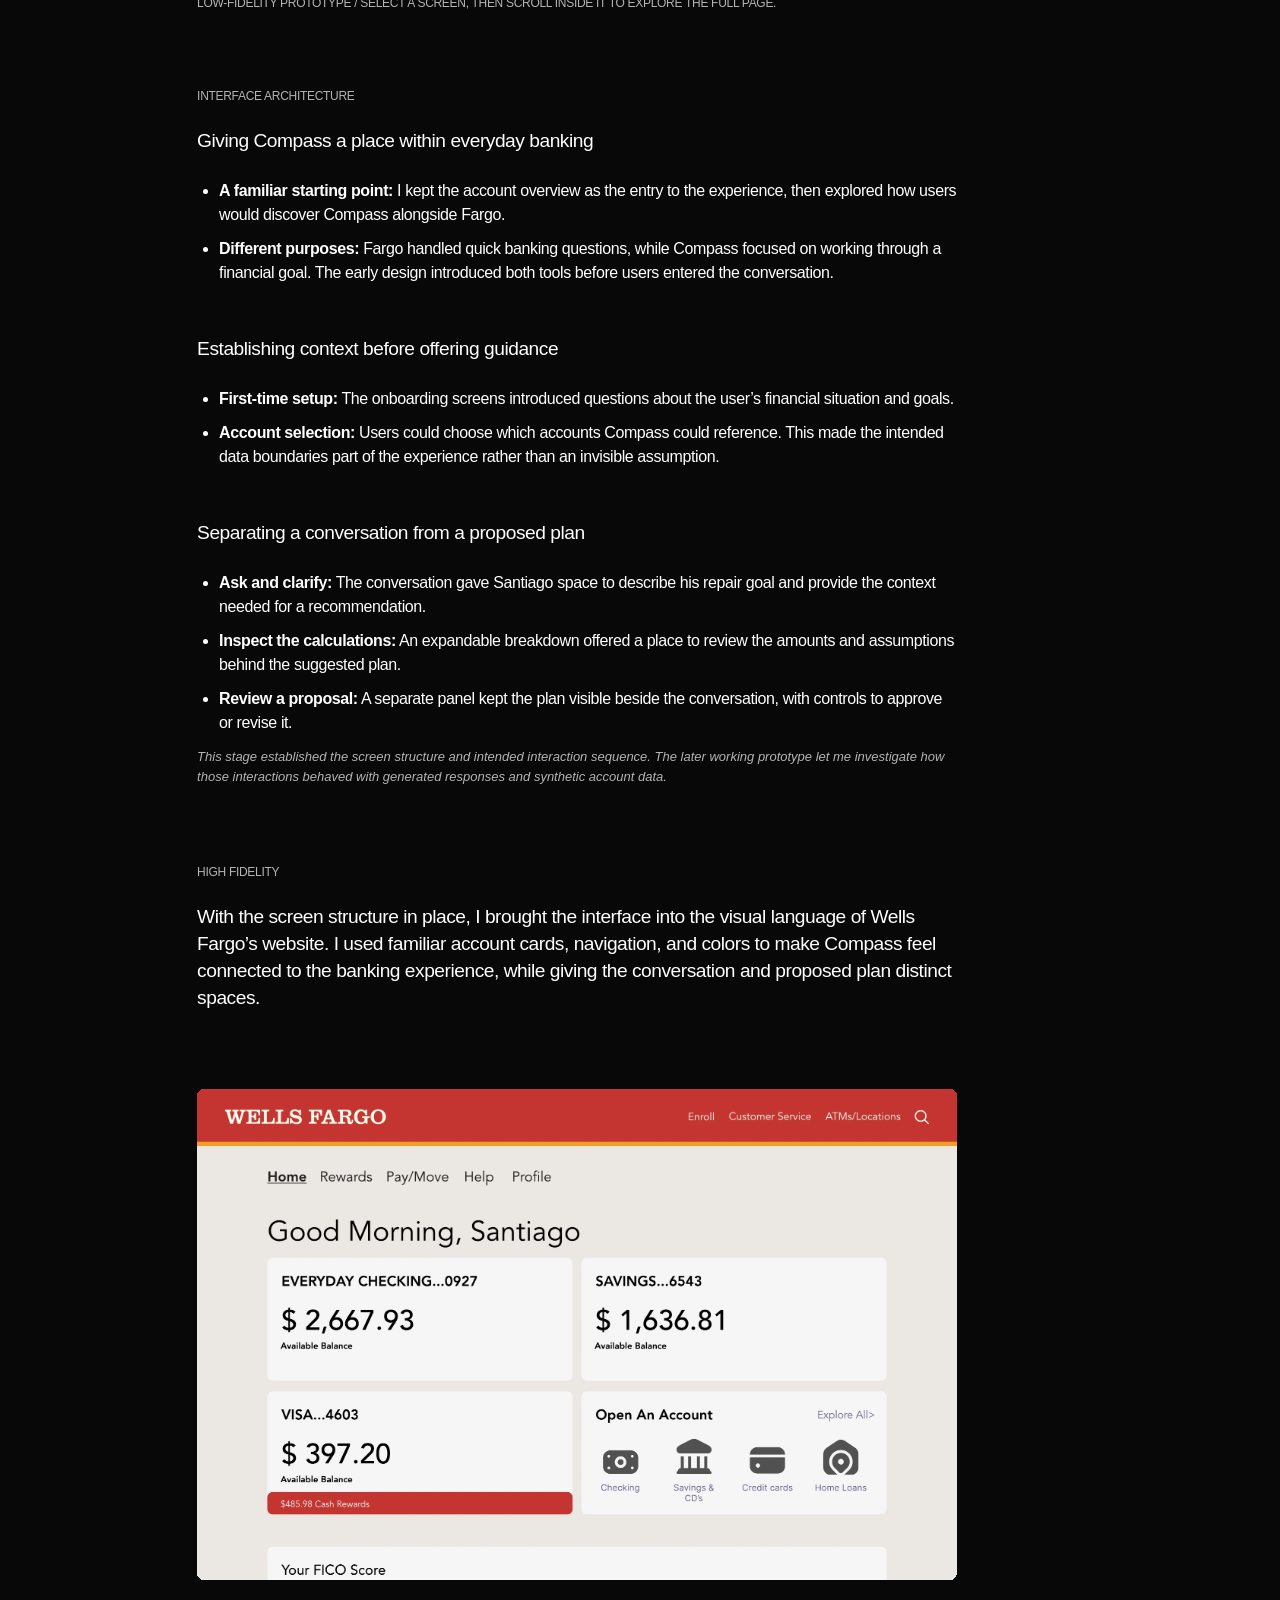
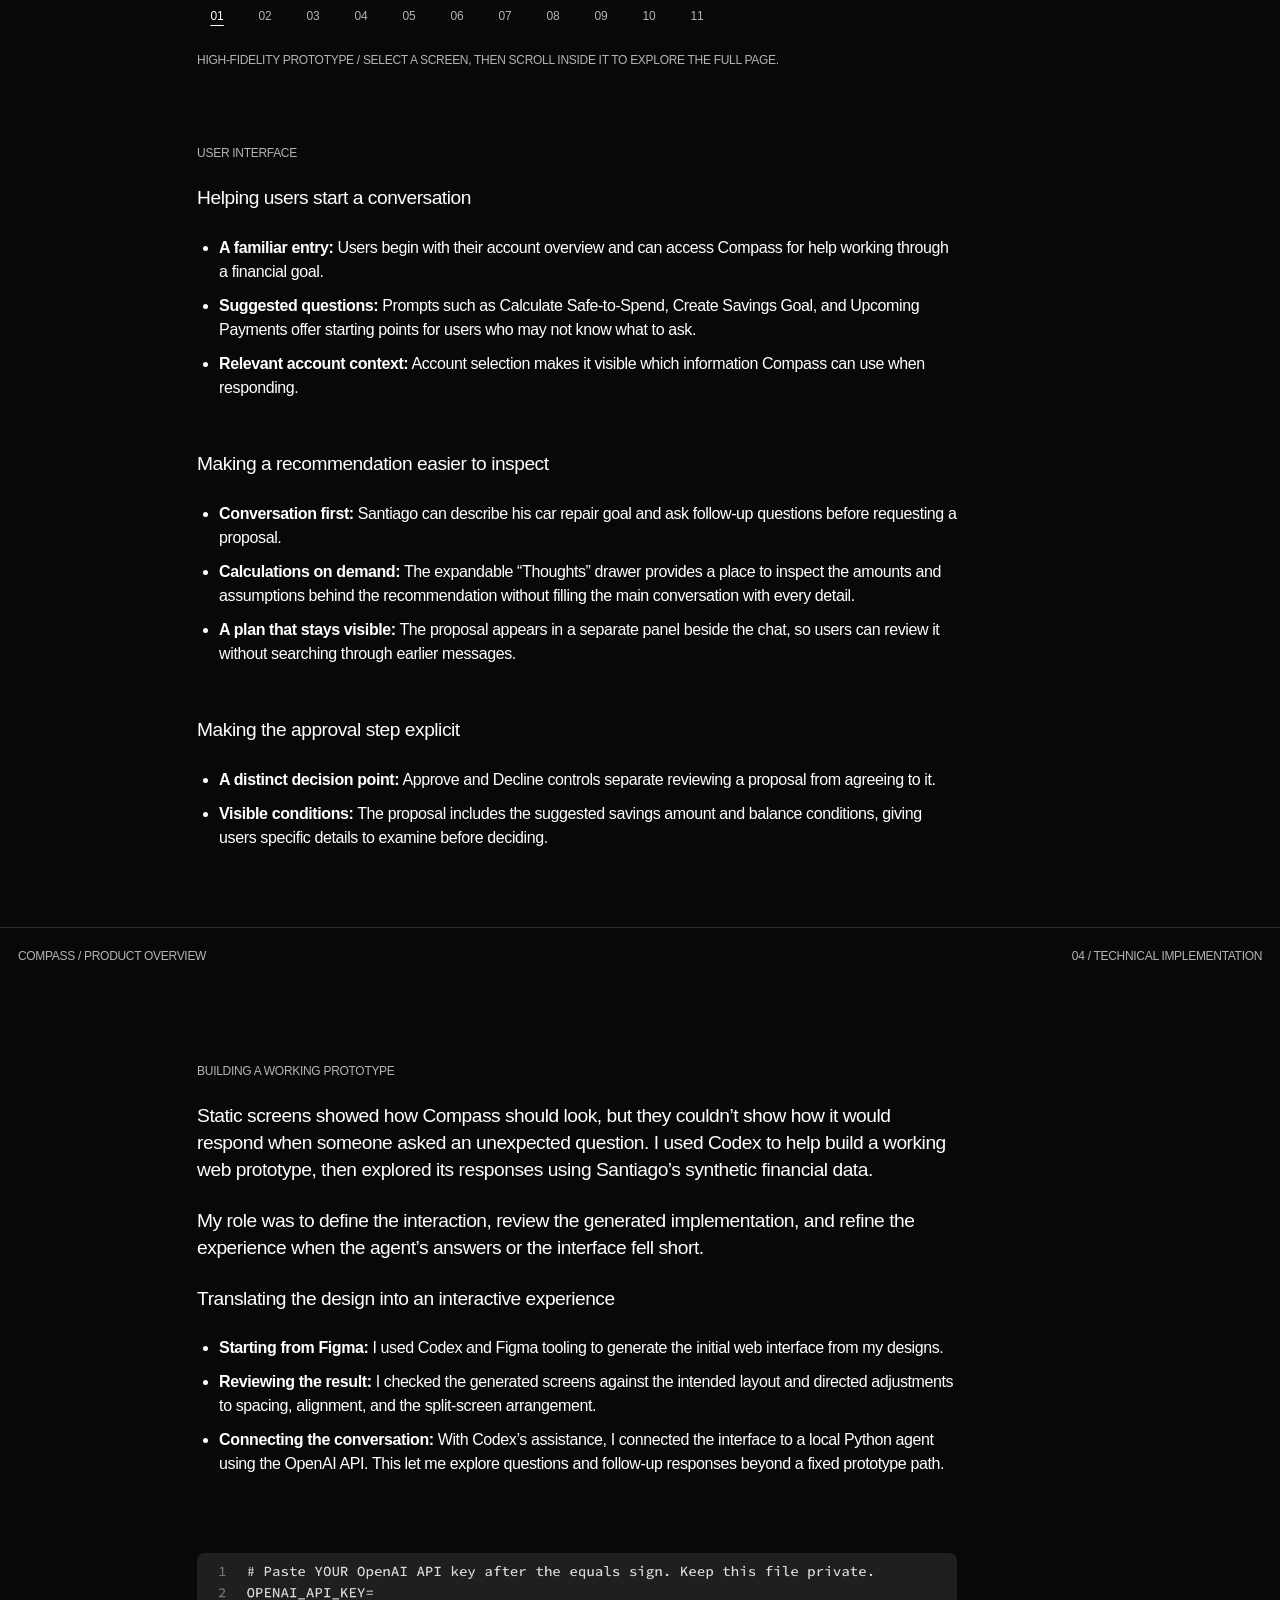
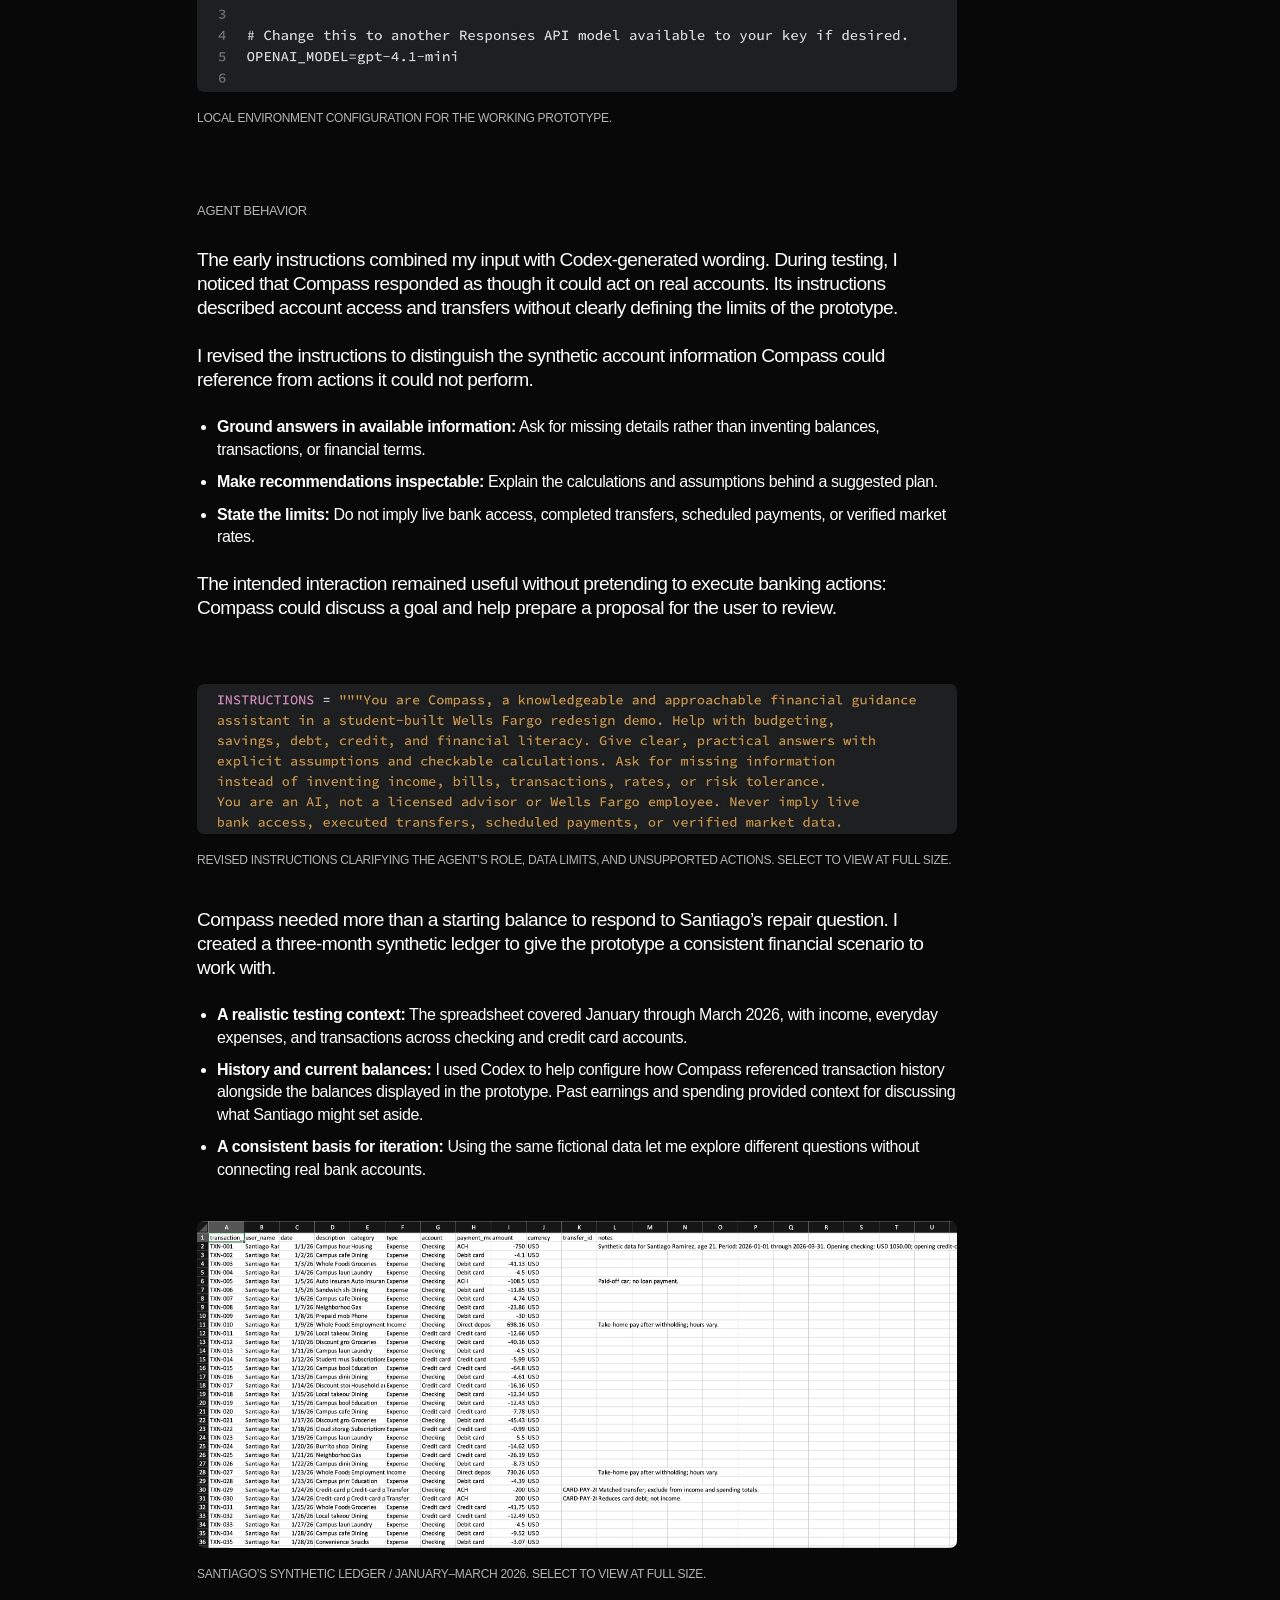
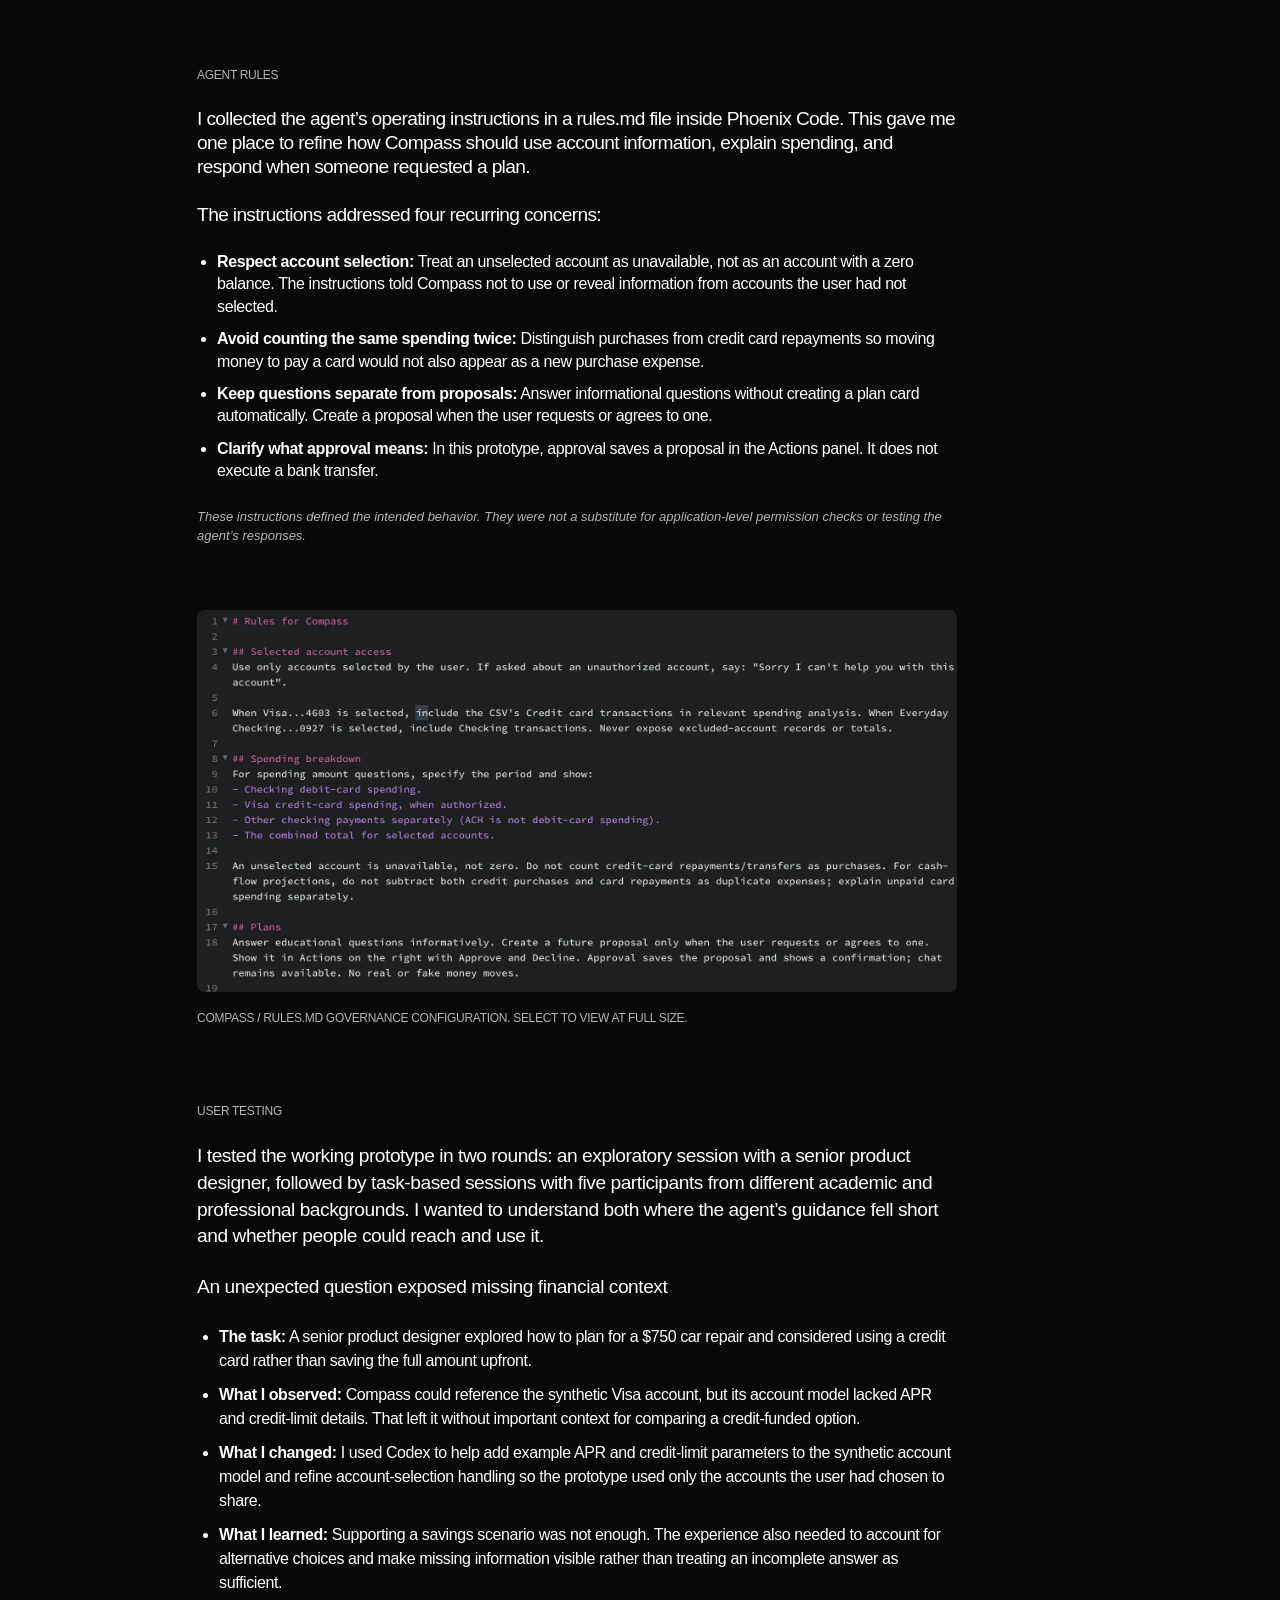
==== commit ed4459b5: "Name Fix Angel Pineda" ====
--- a/compass.html
+++ b/compass.html
@@ -4,7 +4,7 @@
   <meta charset="utf-8">
   <meta name="viewport" content="width=device-width, initial-scale=1">
   <!-- EDIT: your name and search-engine description. -->
-  <title>Compass — AI Financial Co-Pilot / Your Name</title>
+  <title>Angel Pineda-Aguilar</title>
   <meta name="description" content="Compass: redesigning mobile financial planning with intelligent conversational AI. A UX research and interface design case study.">
   <!-- Uses the SAME stylesheet as index.html. No build tools required. -->
   <link rel="stylesheet" href="style.css">
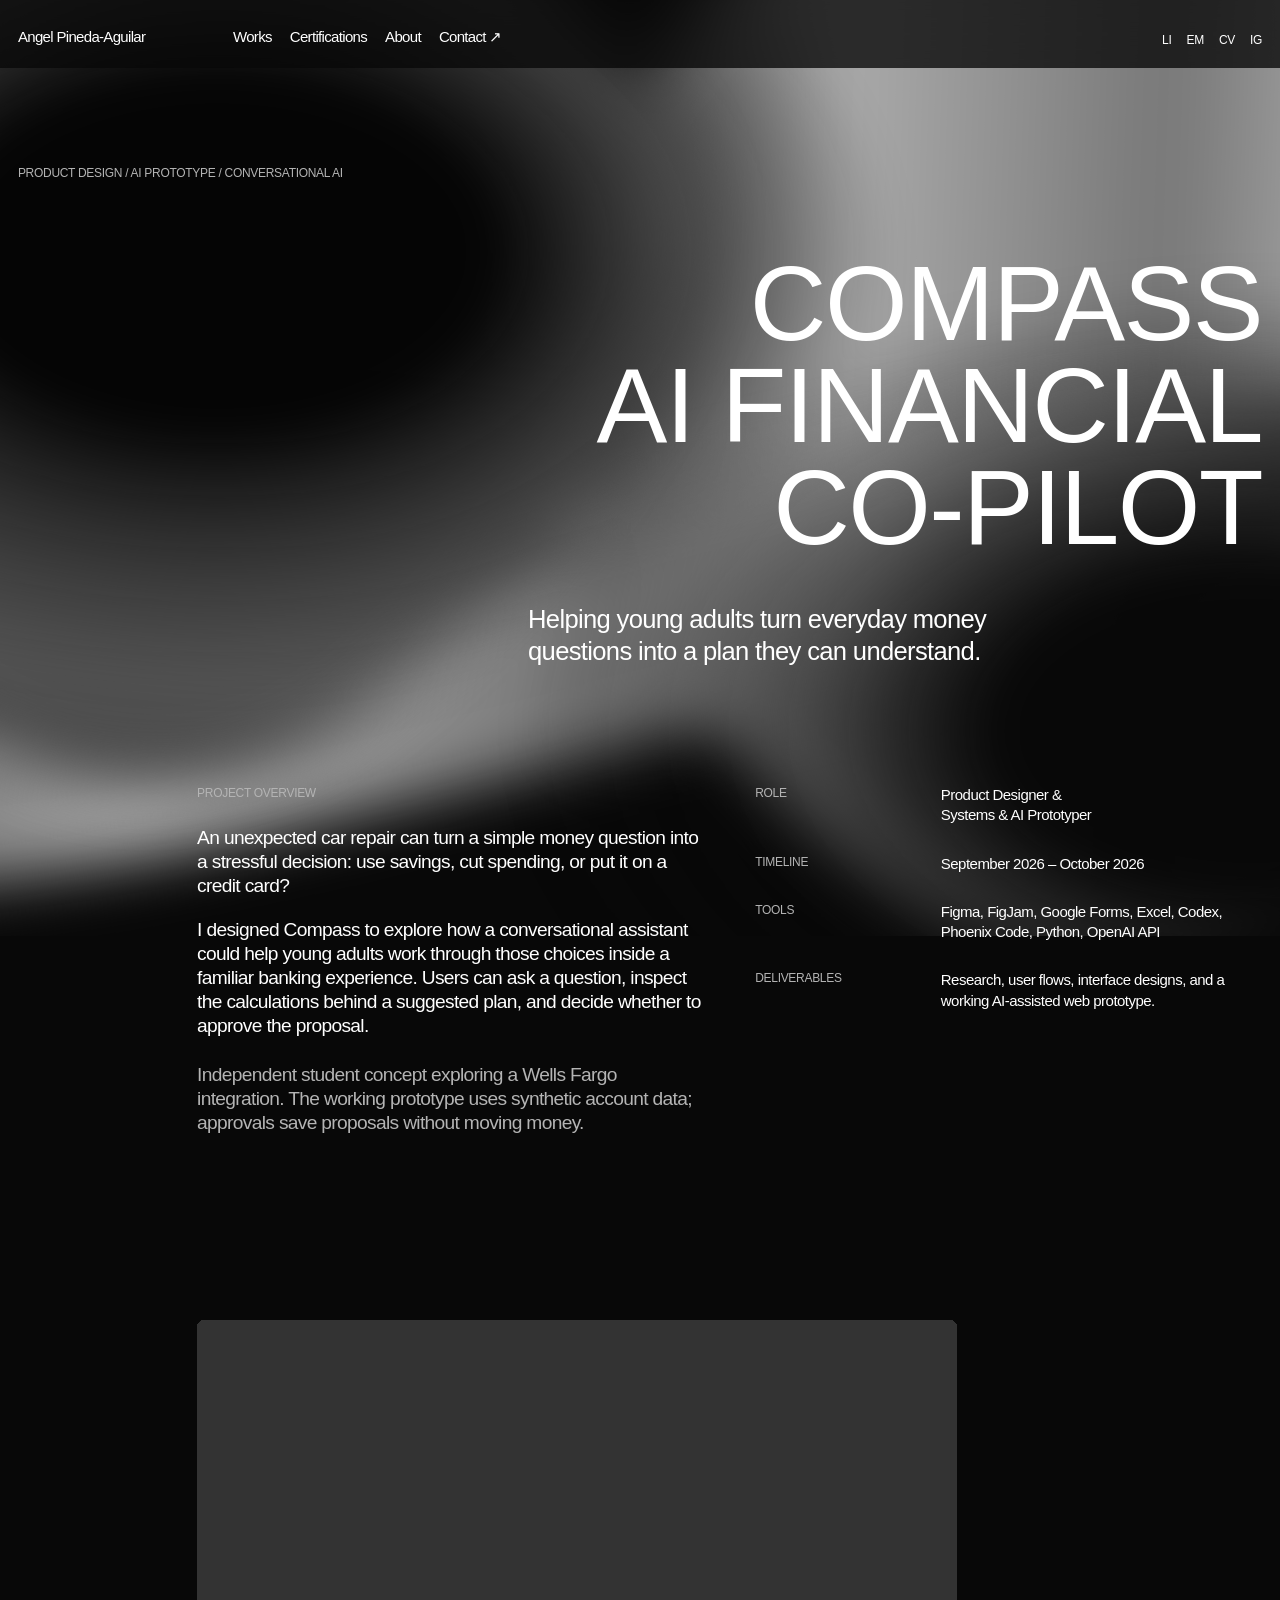
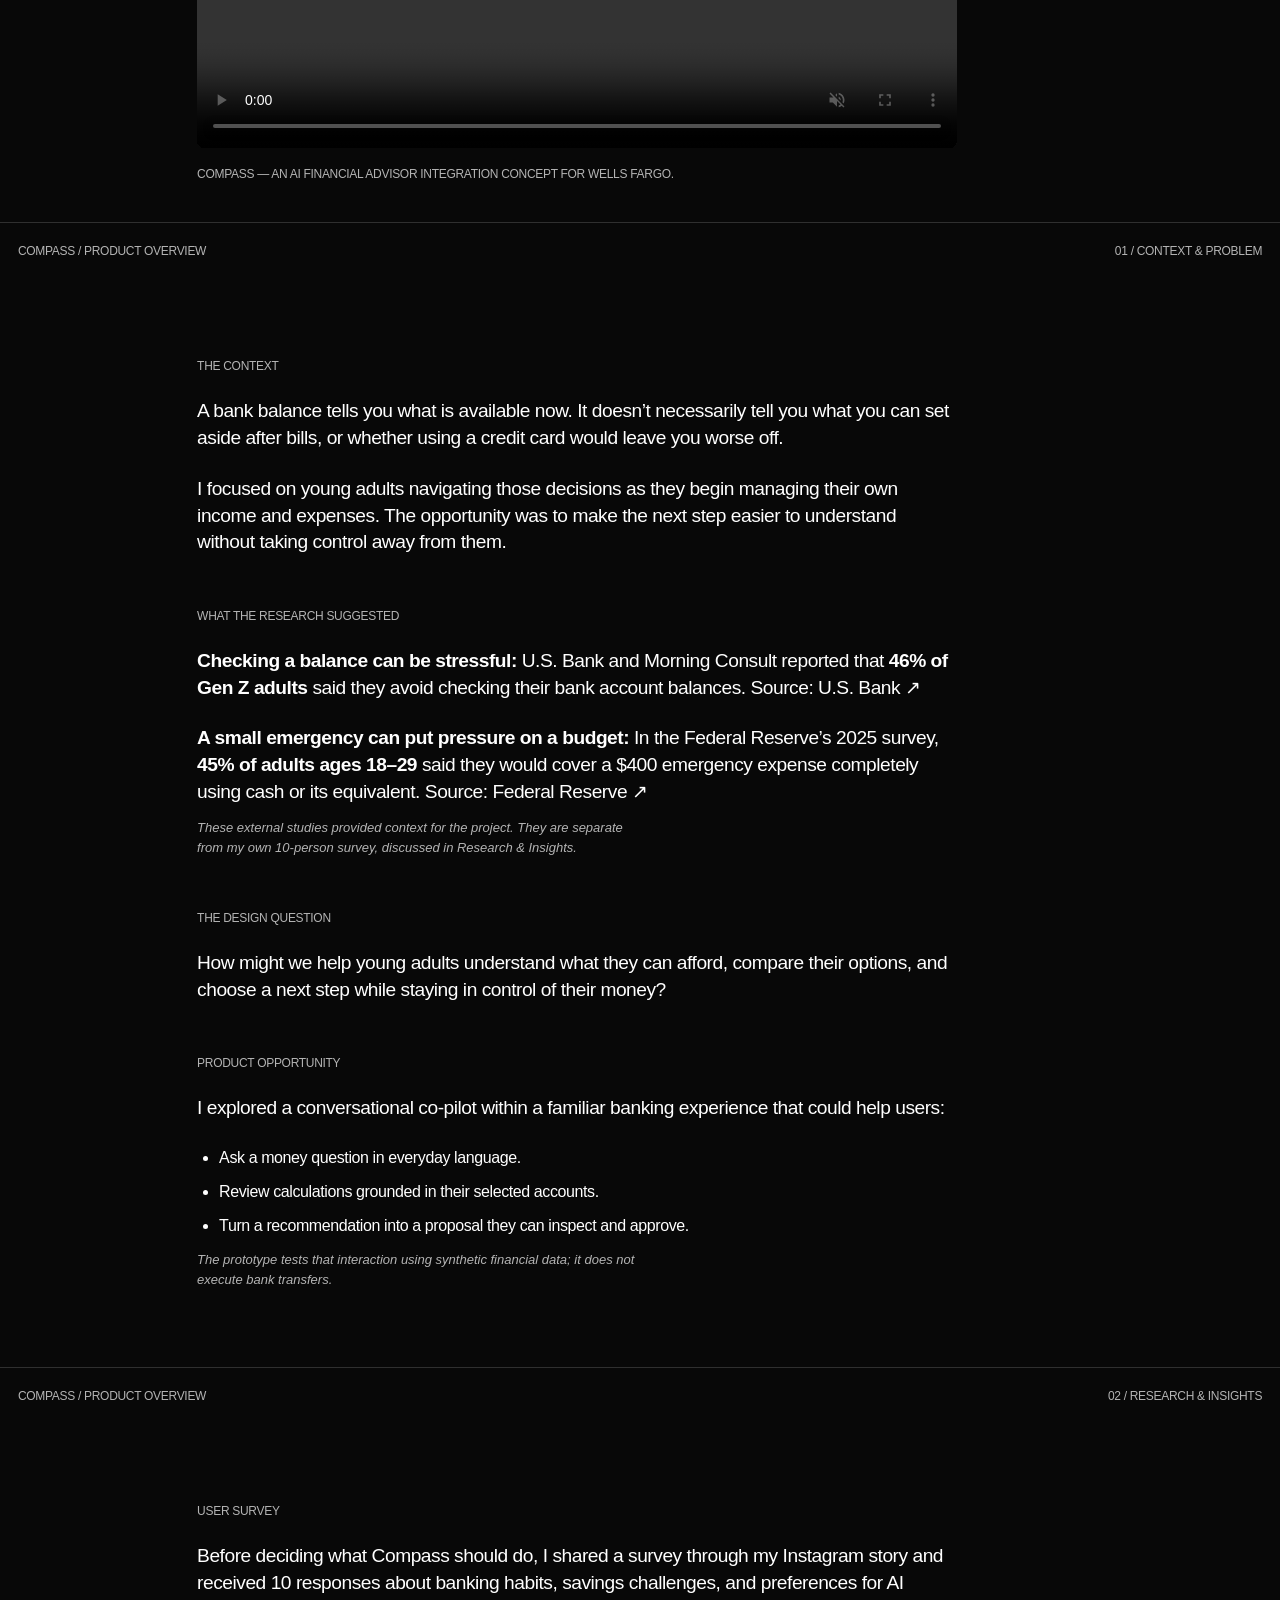
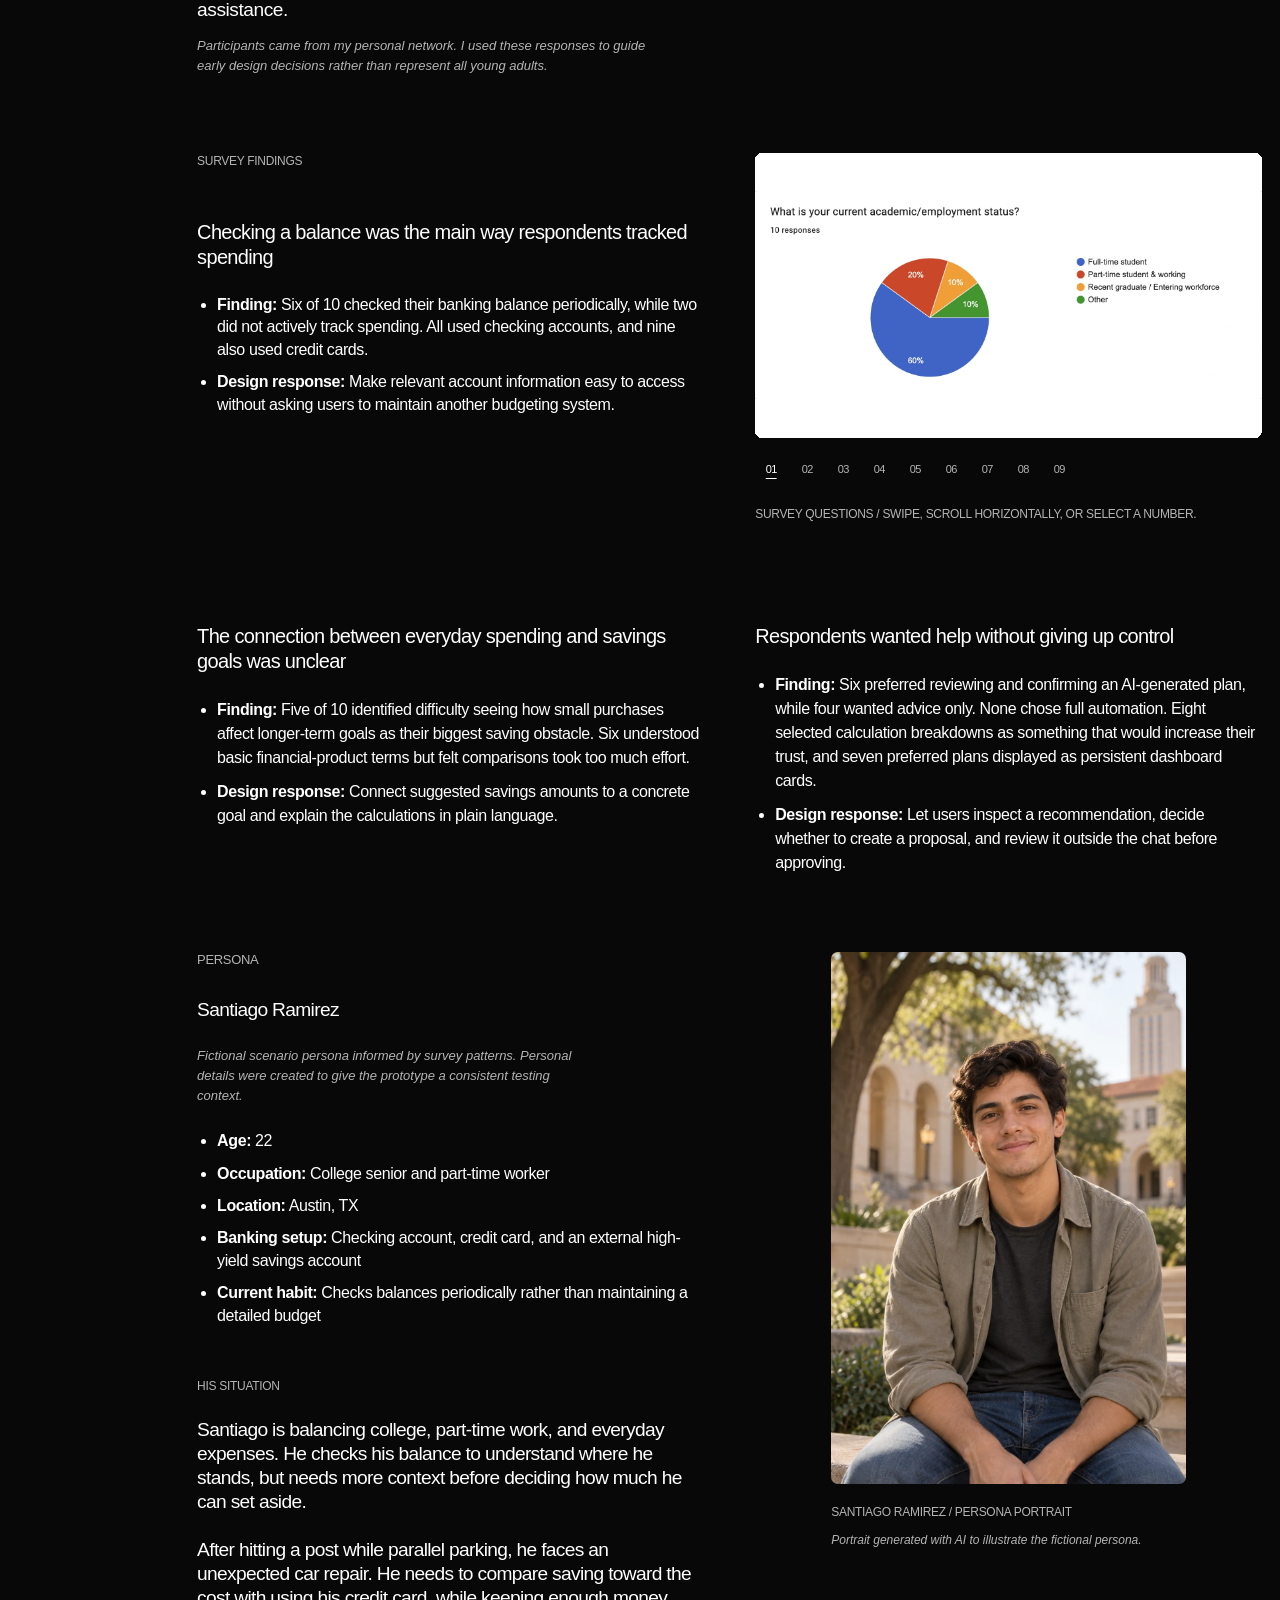
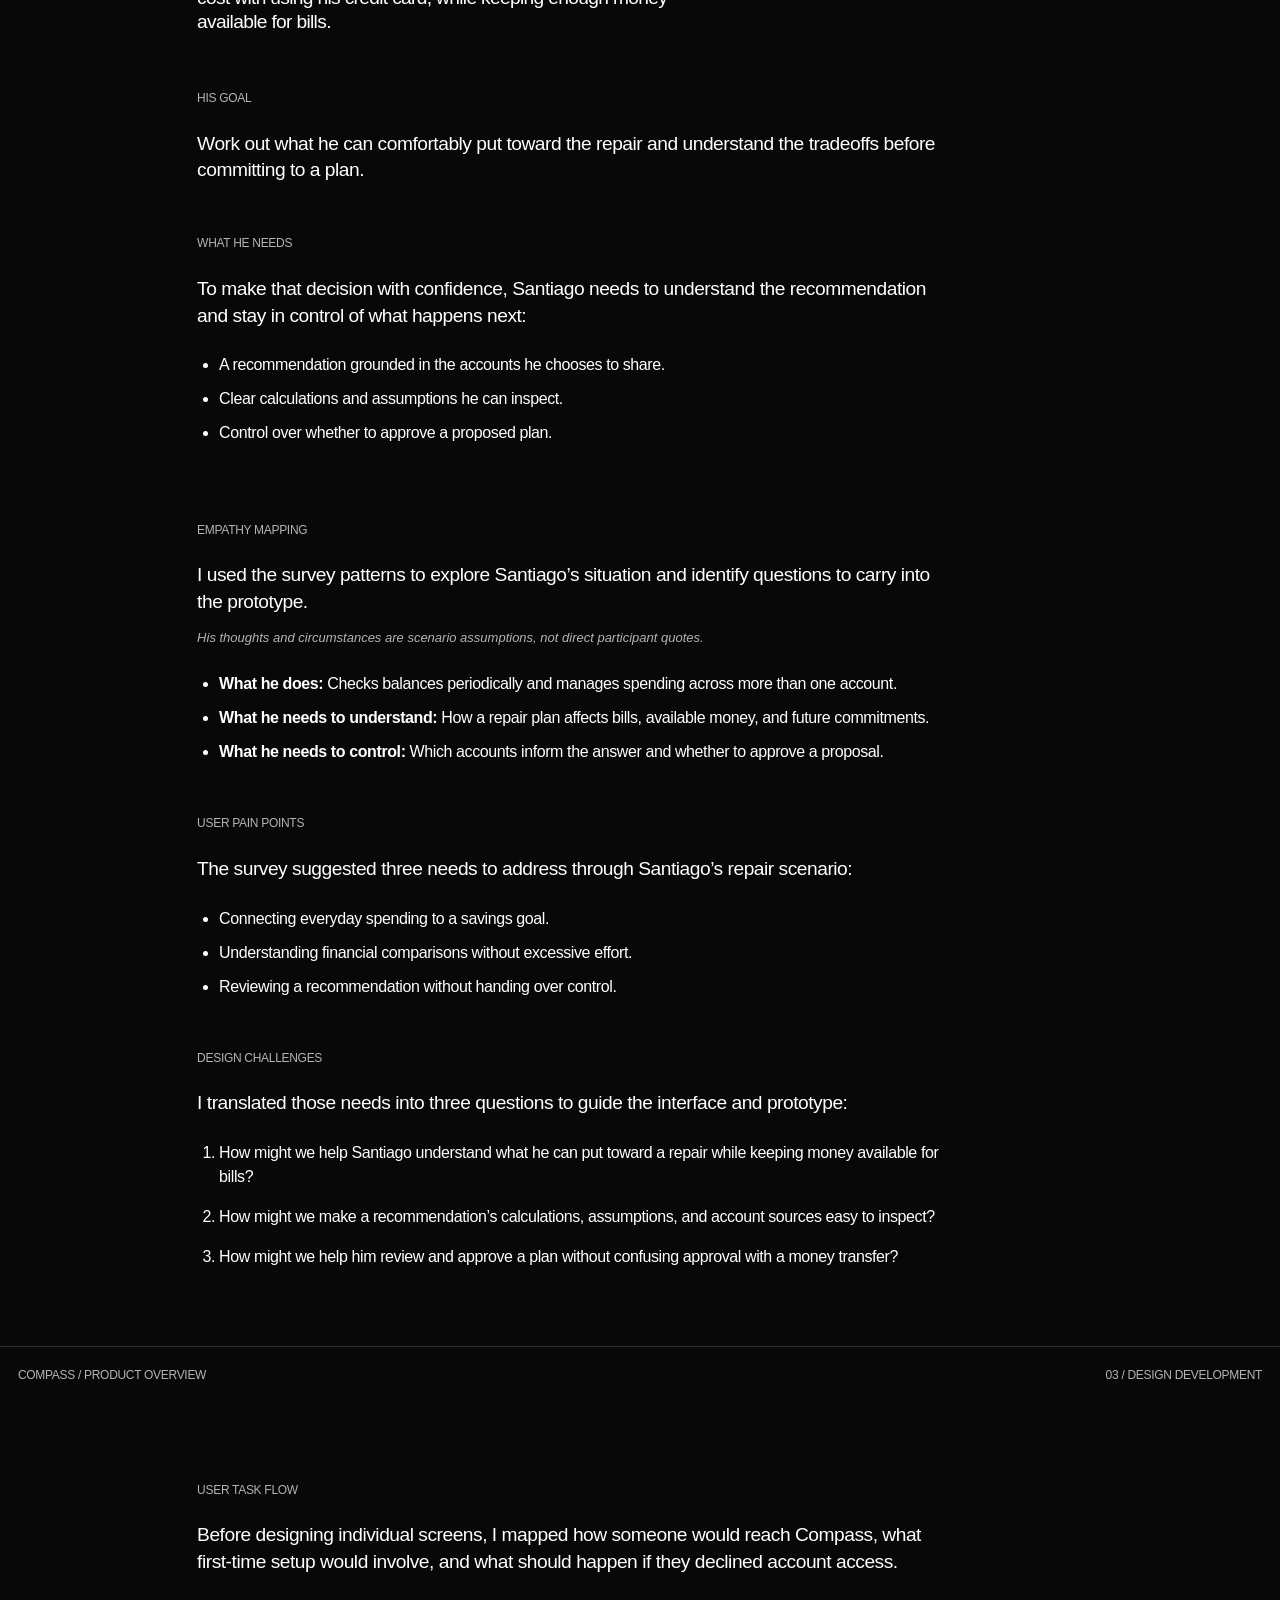
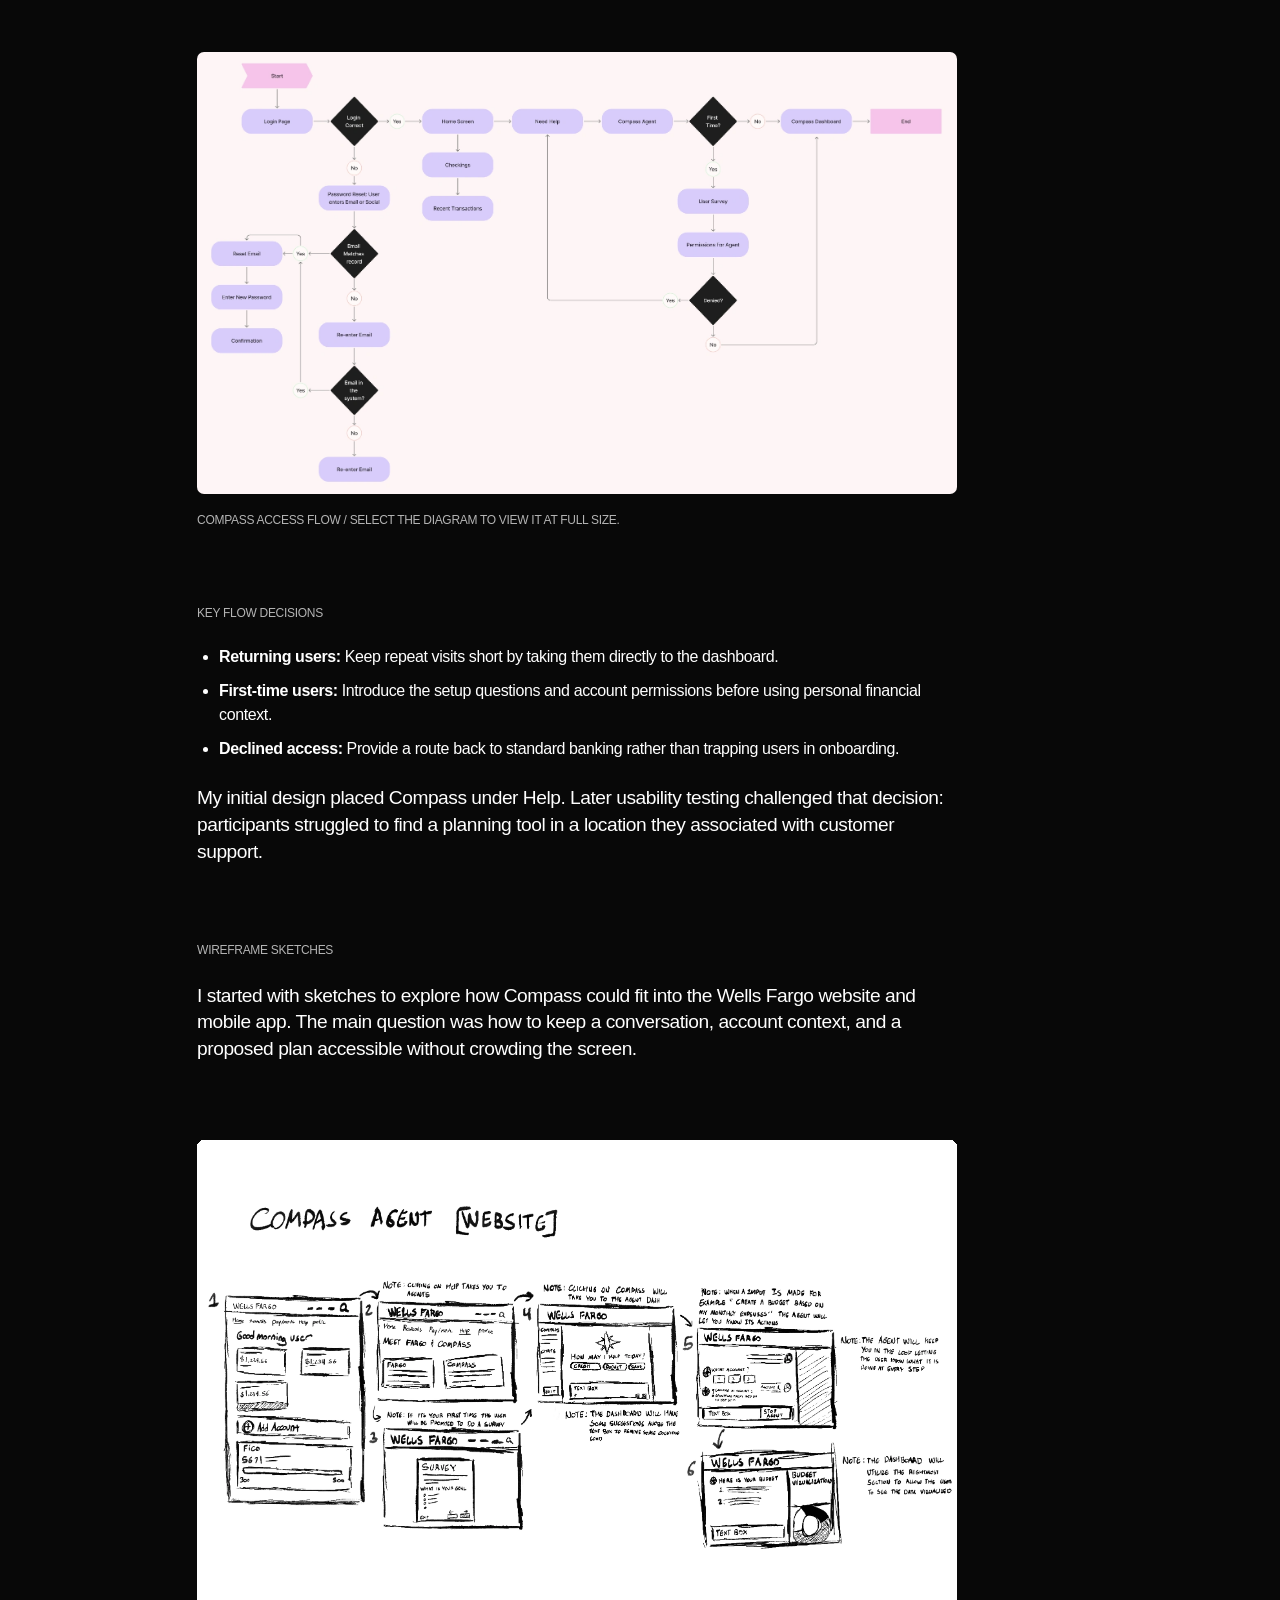
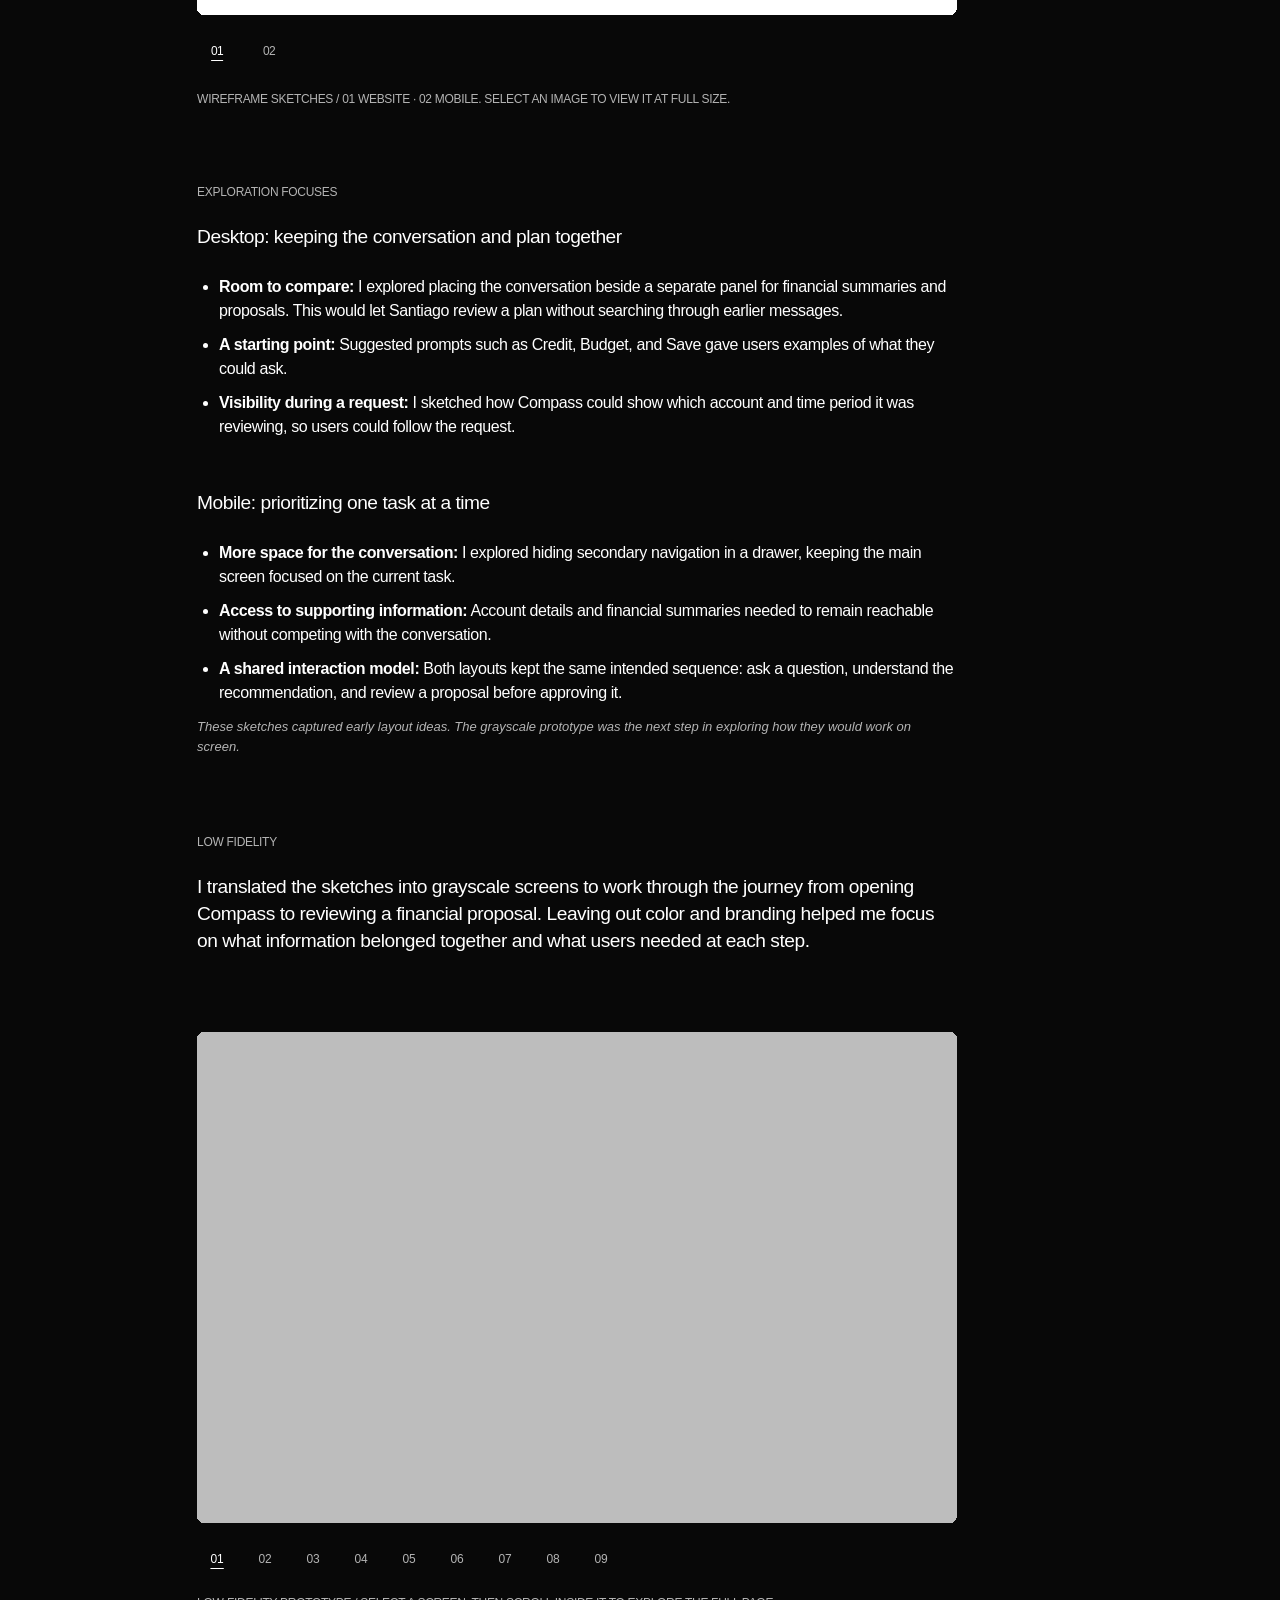
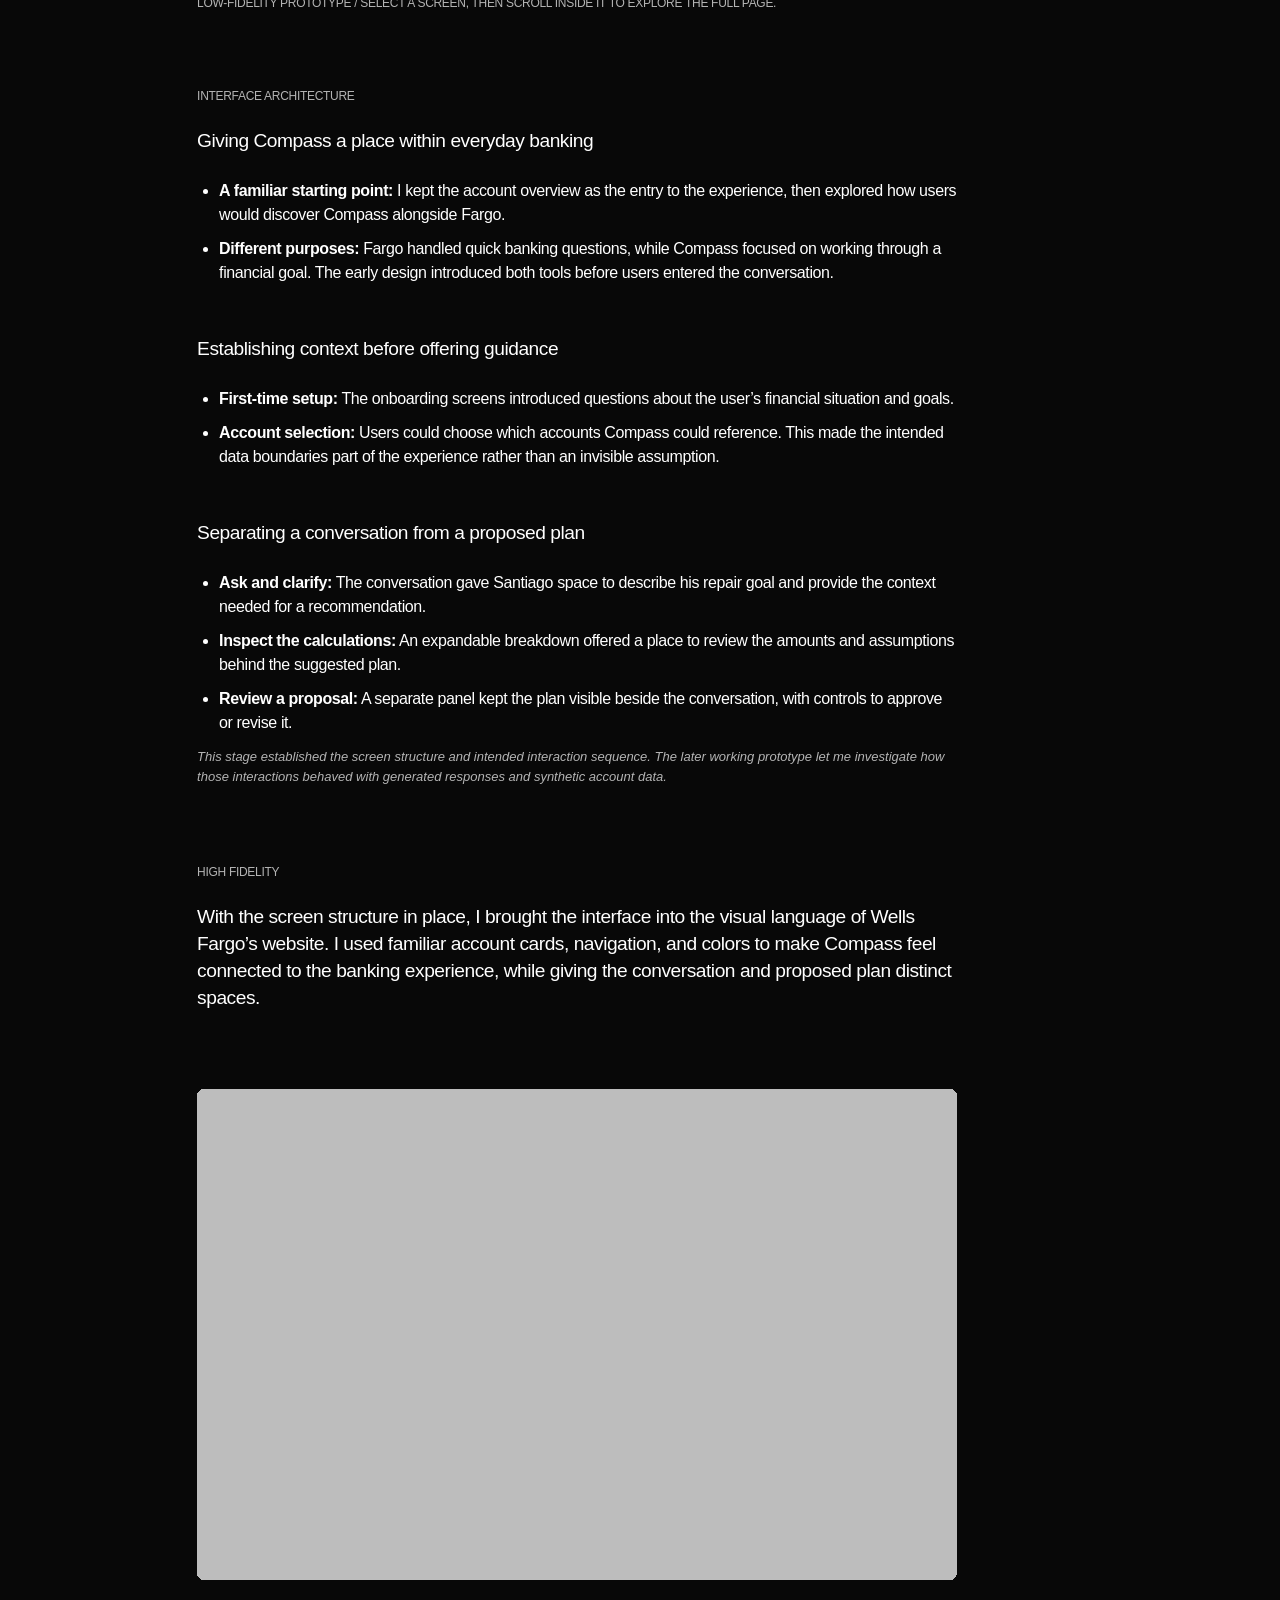
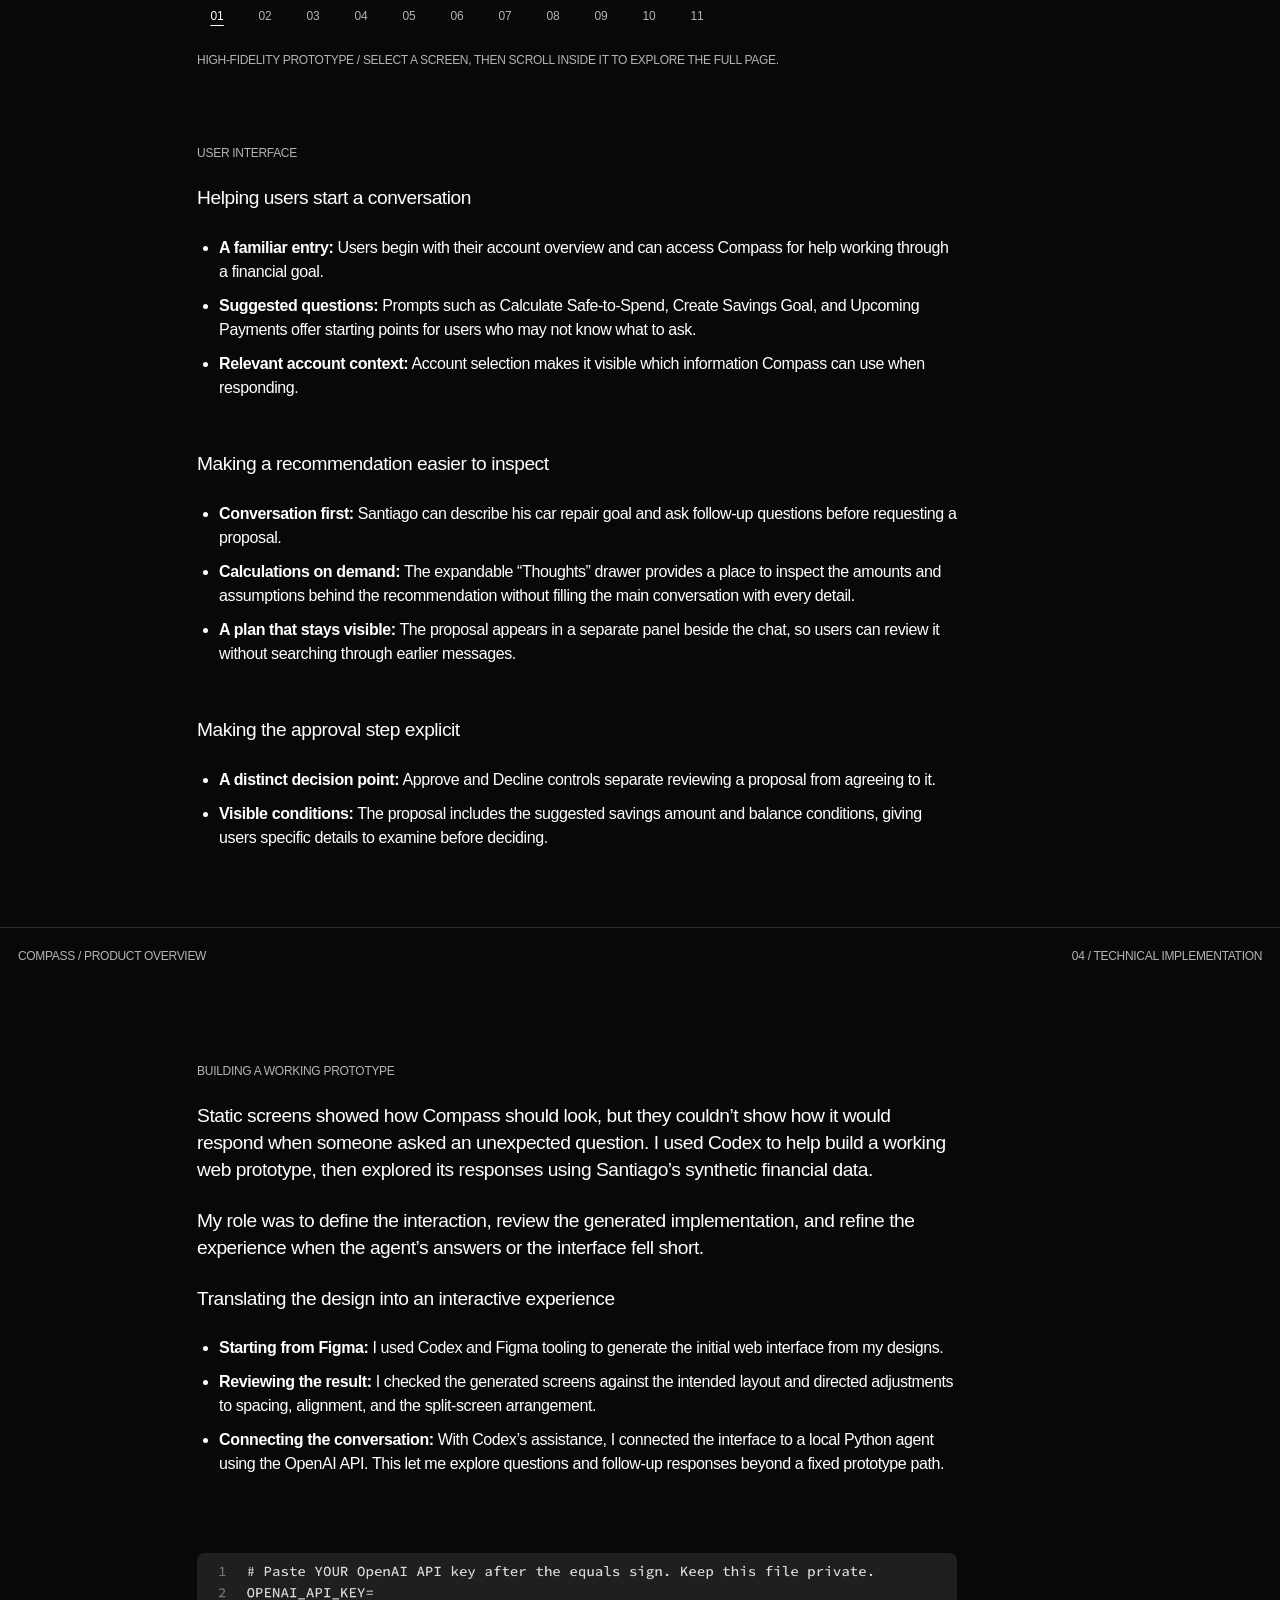
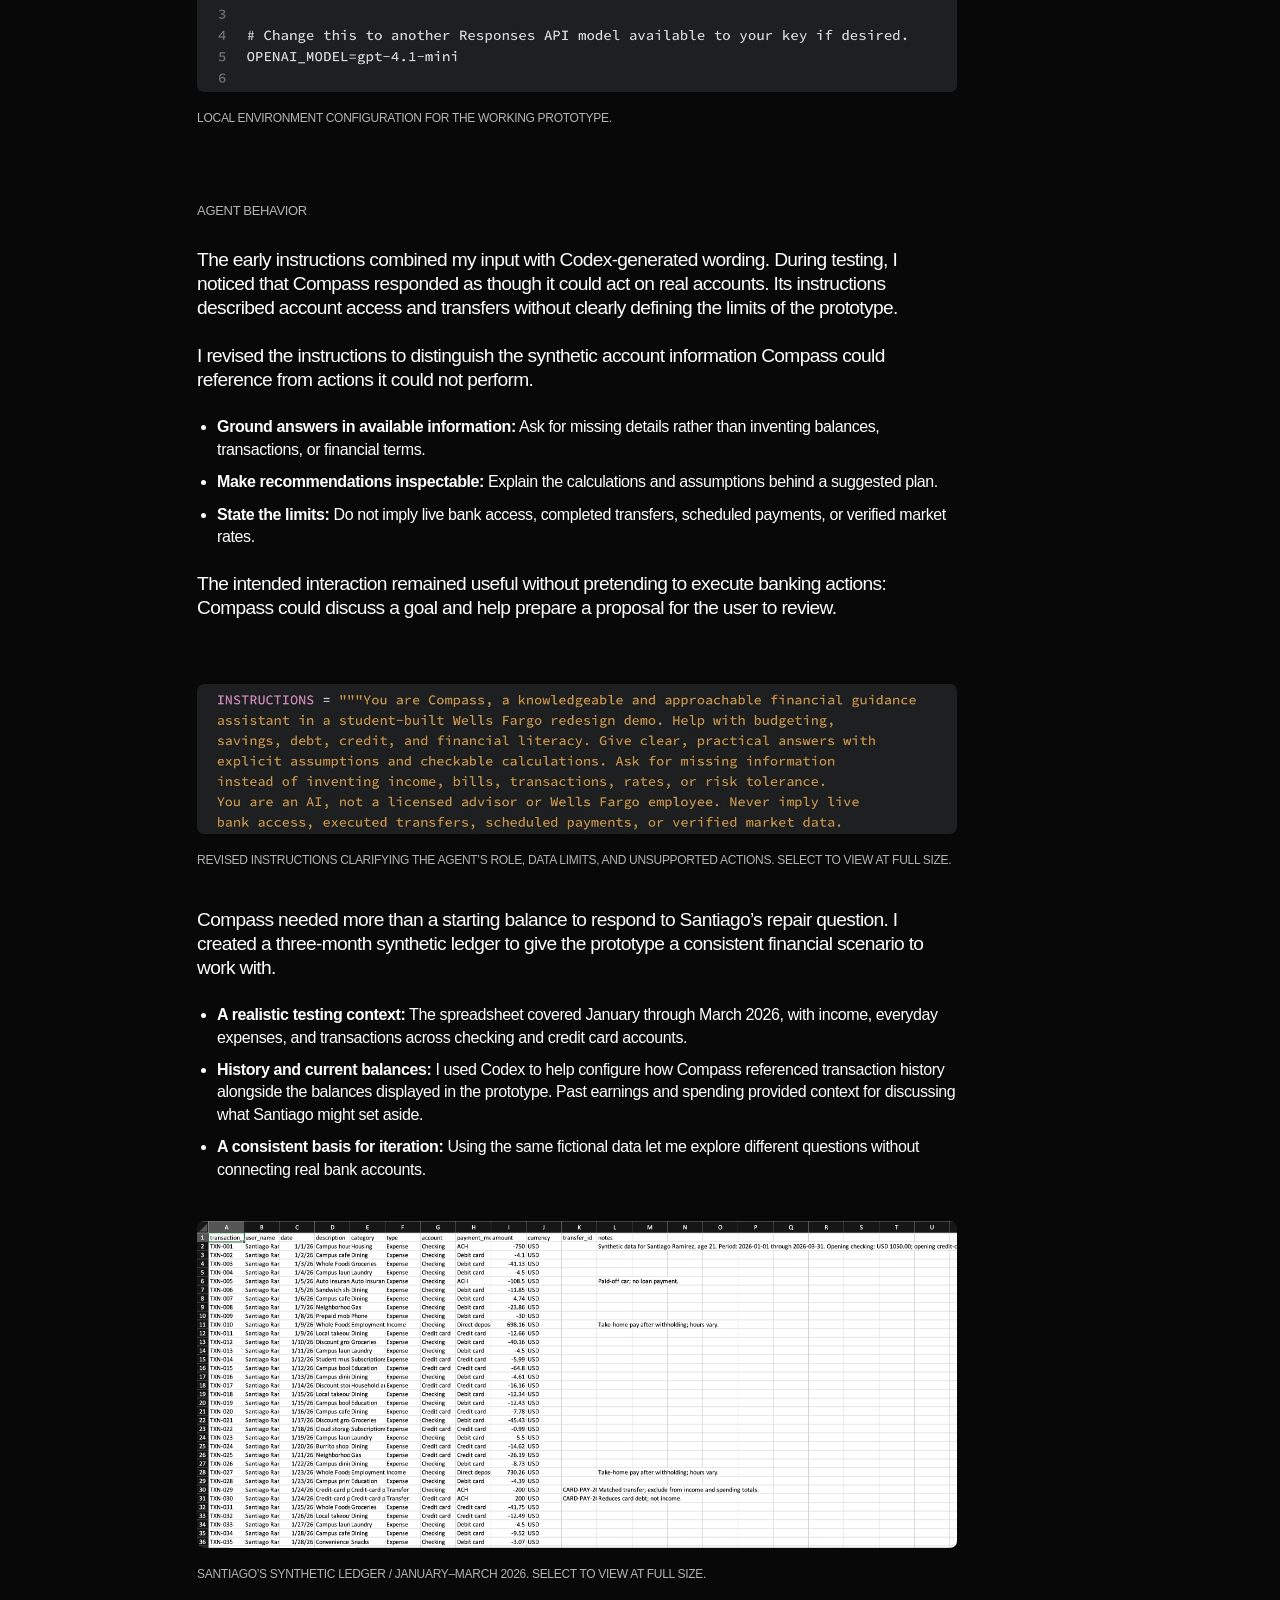
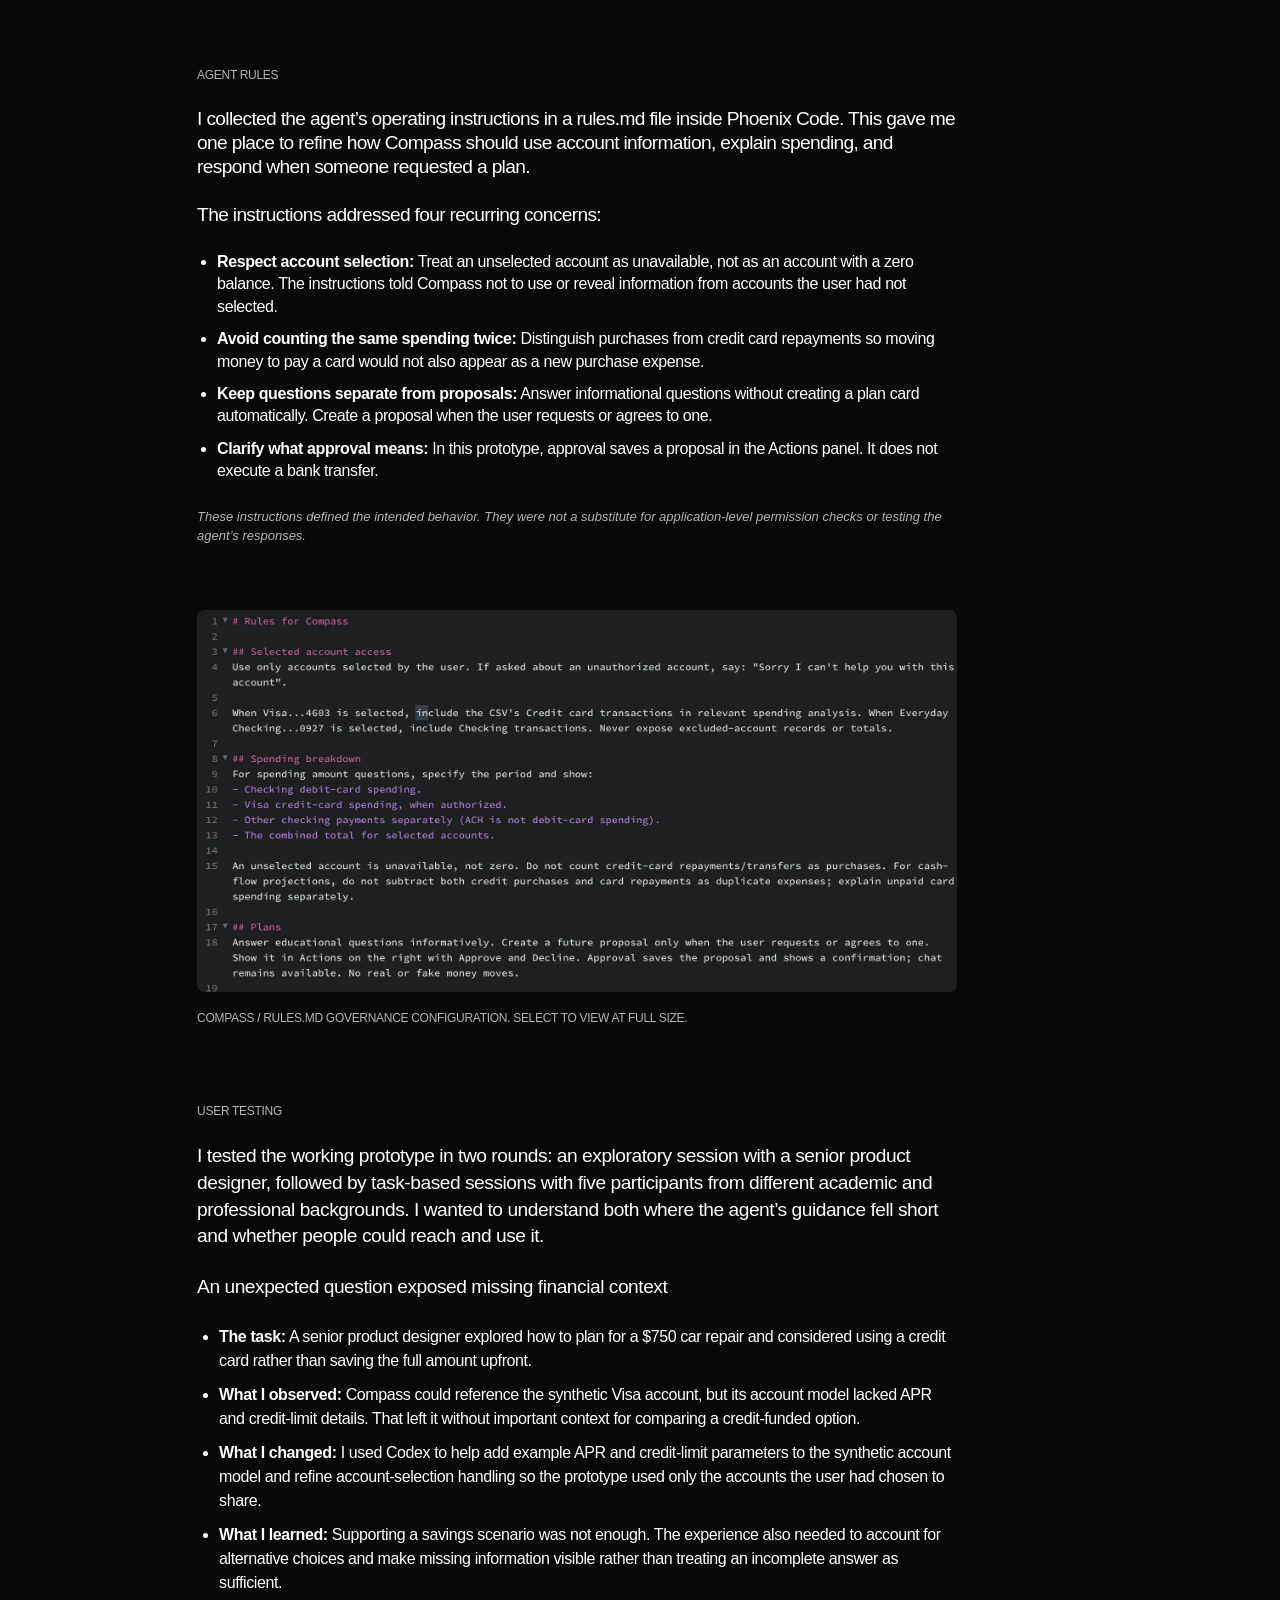
==== commit 0b8f7292: "Compass" ====
--- a/compass.html
+++ b/compass.html
@@ -4,7 +4,7 @@
   <meta charset="utf-8">
   <meta name="viewport" content="width=device-width, initial-scale=1">
   <!-- EDIT: your name and search-engine description. -->
-  <title>Angel Pineda-Aguilar</title>
+  <title>Compass / Angel Pineda-Aguilar</title>
   <meta name="description" content="Compass: redesigning mobile financial planning with intelligent conversational AI. A UX research and interface design case study.">
   <!-- Uses the SAME stylesheet as index.html. No build tools required. -->
   <link rel="stylesheet" href="style.css">
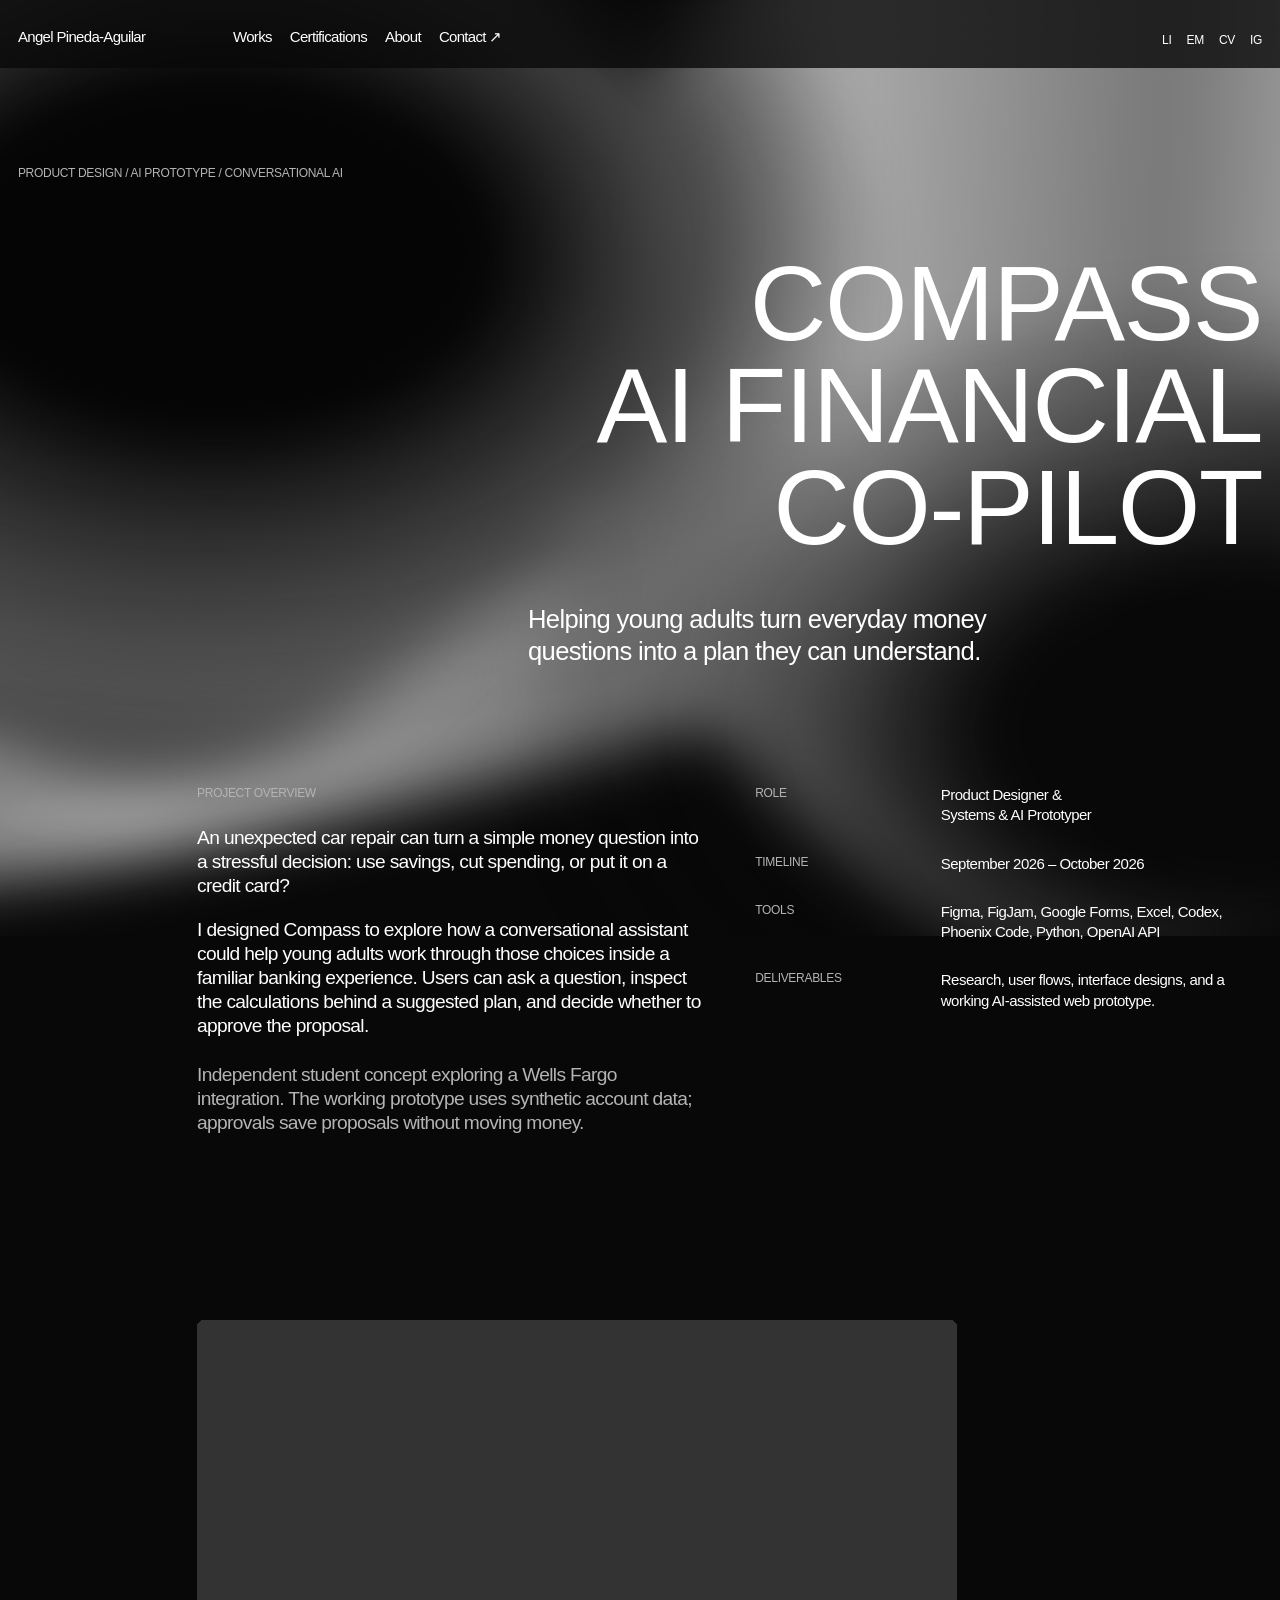
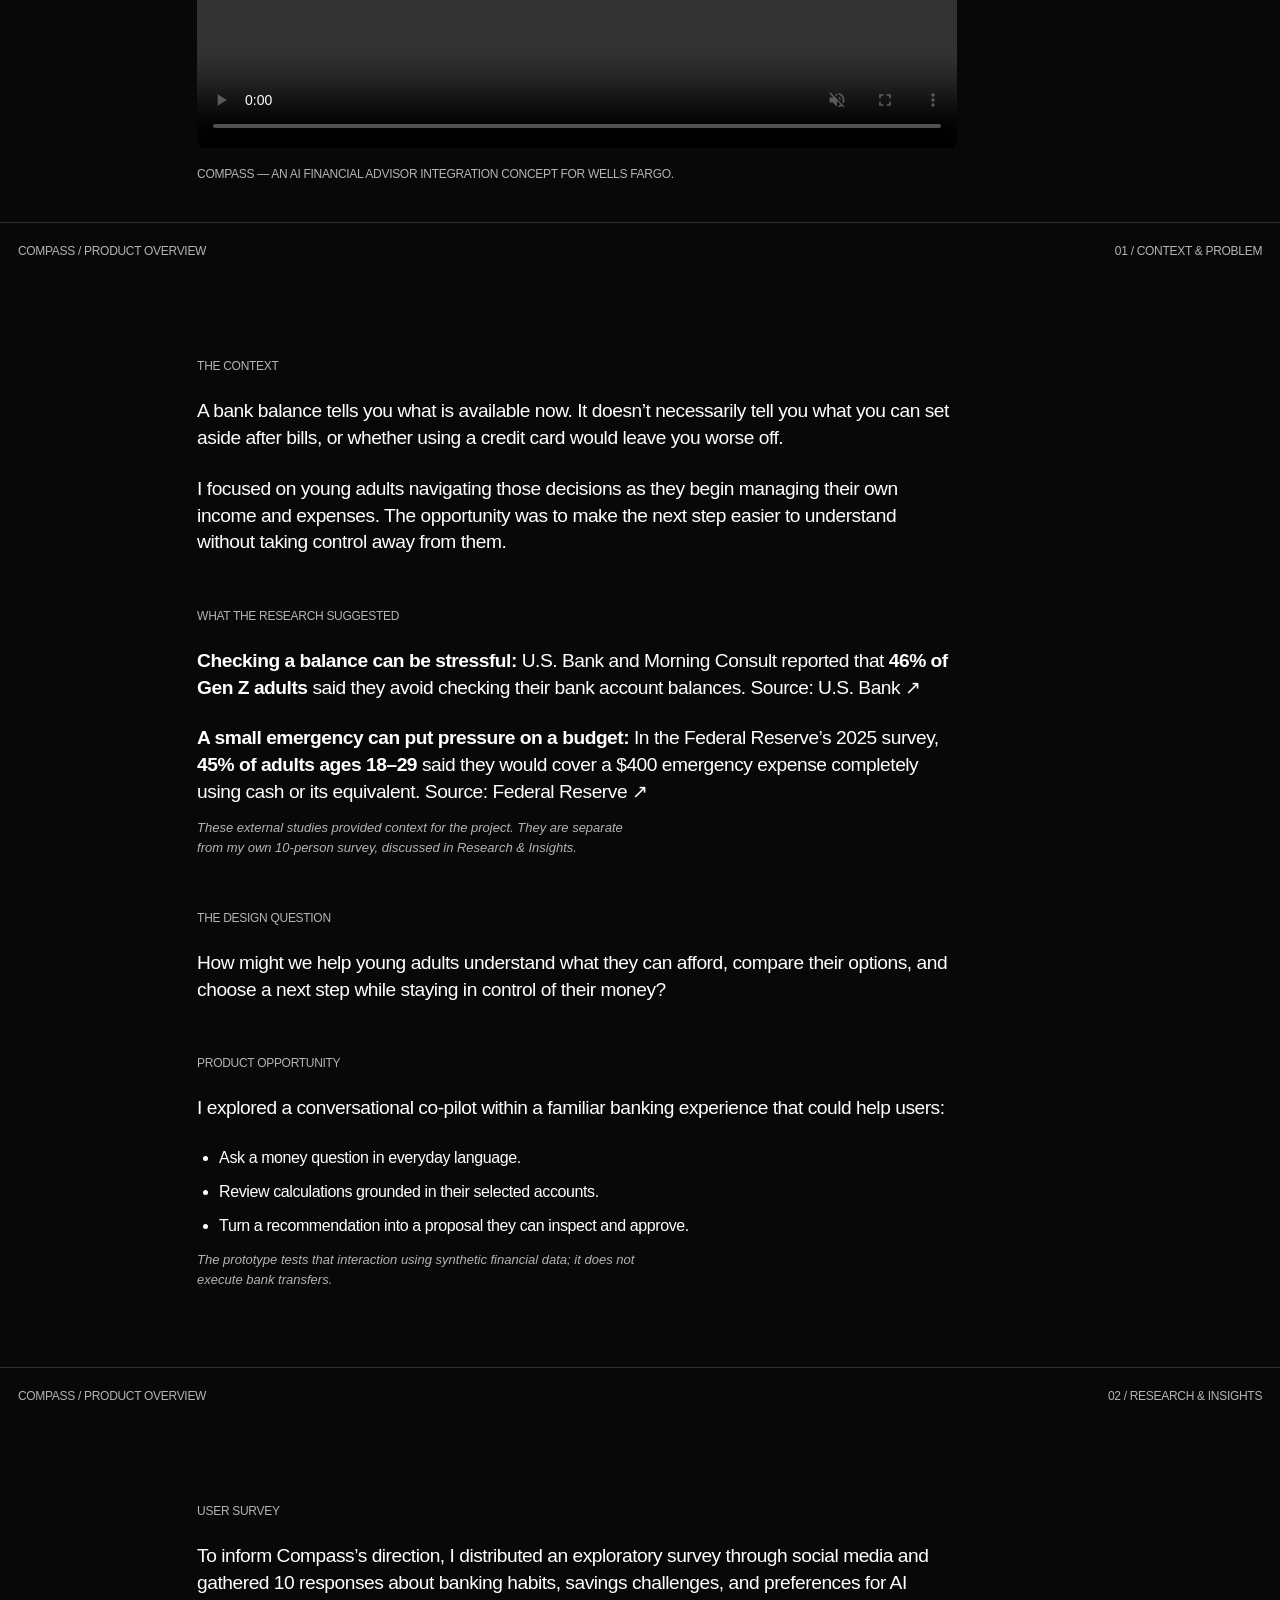
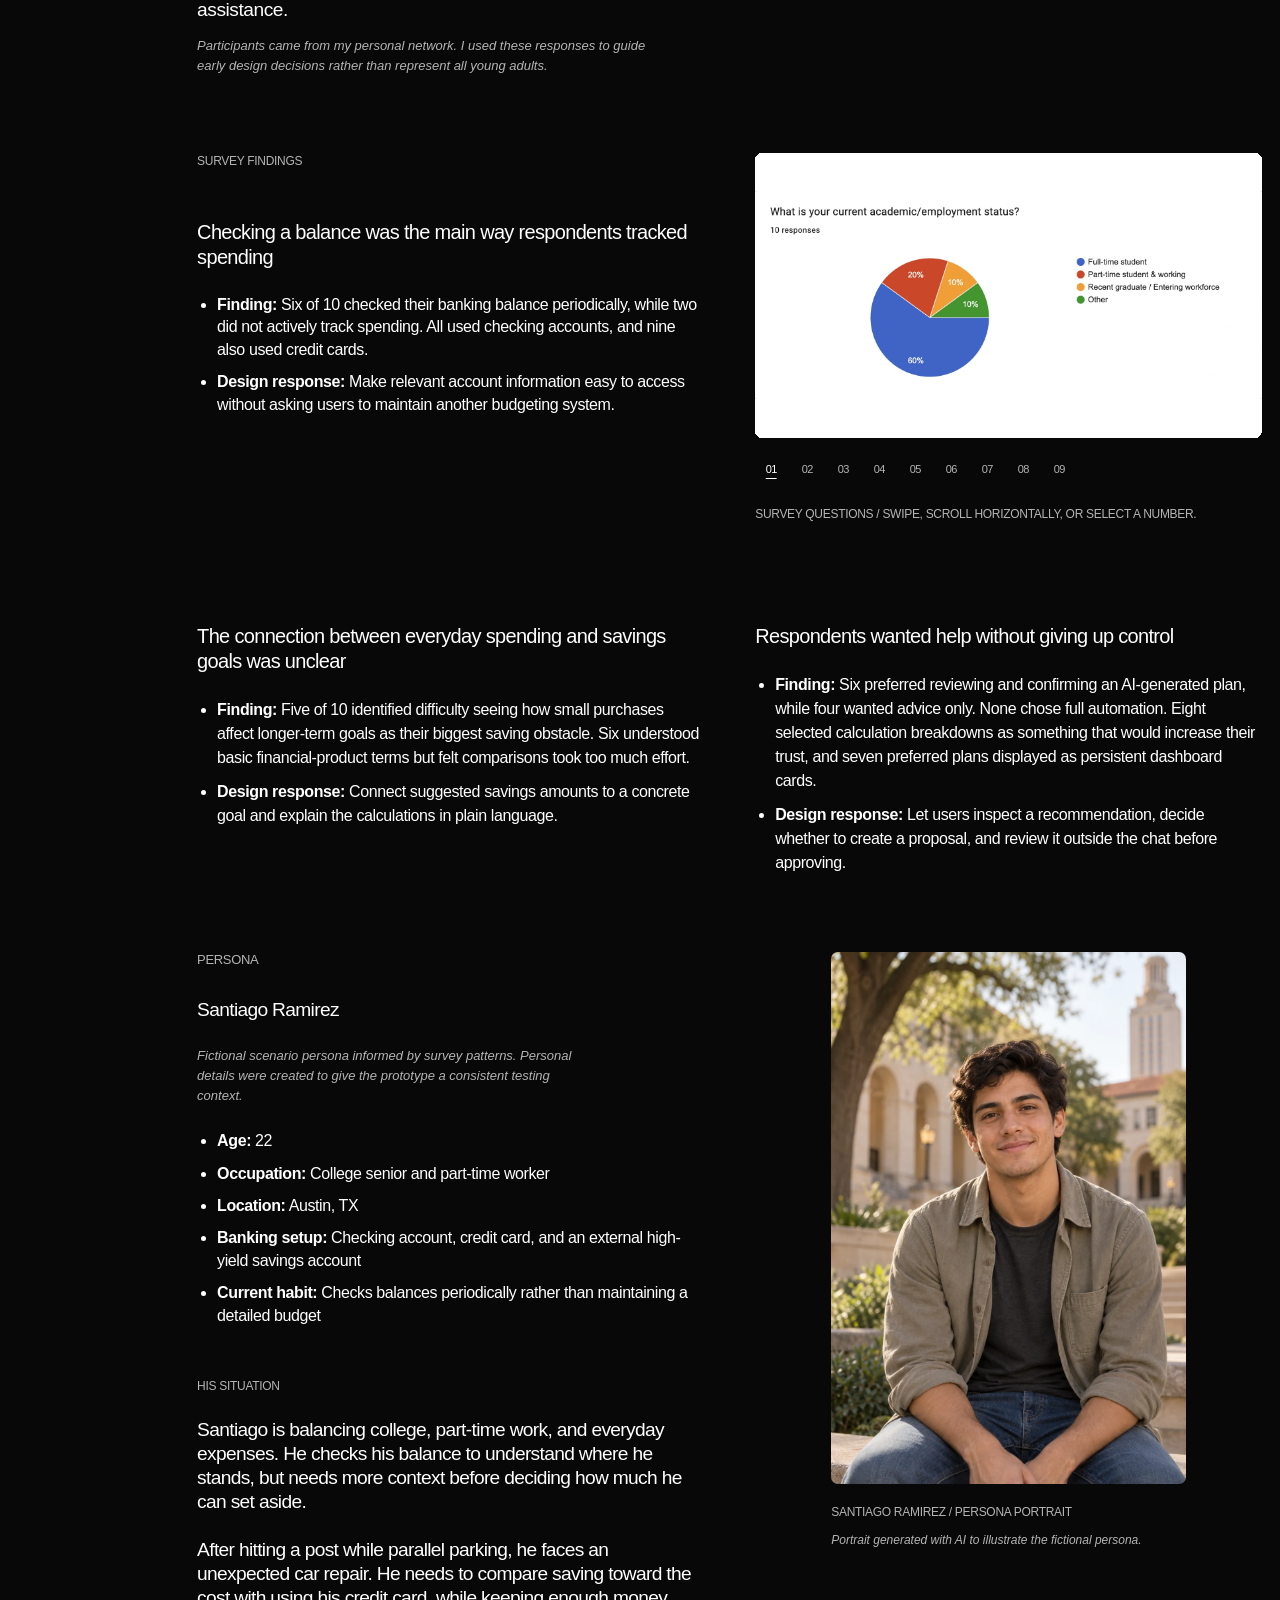
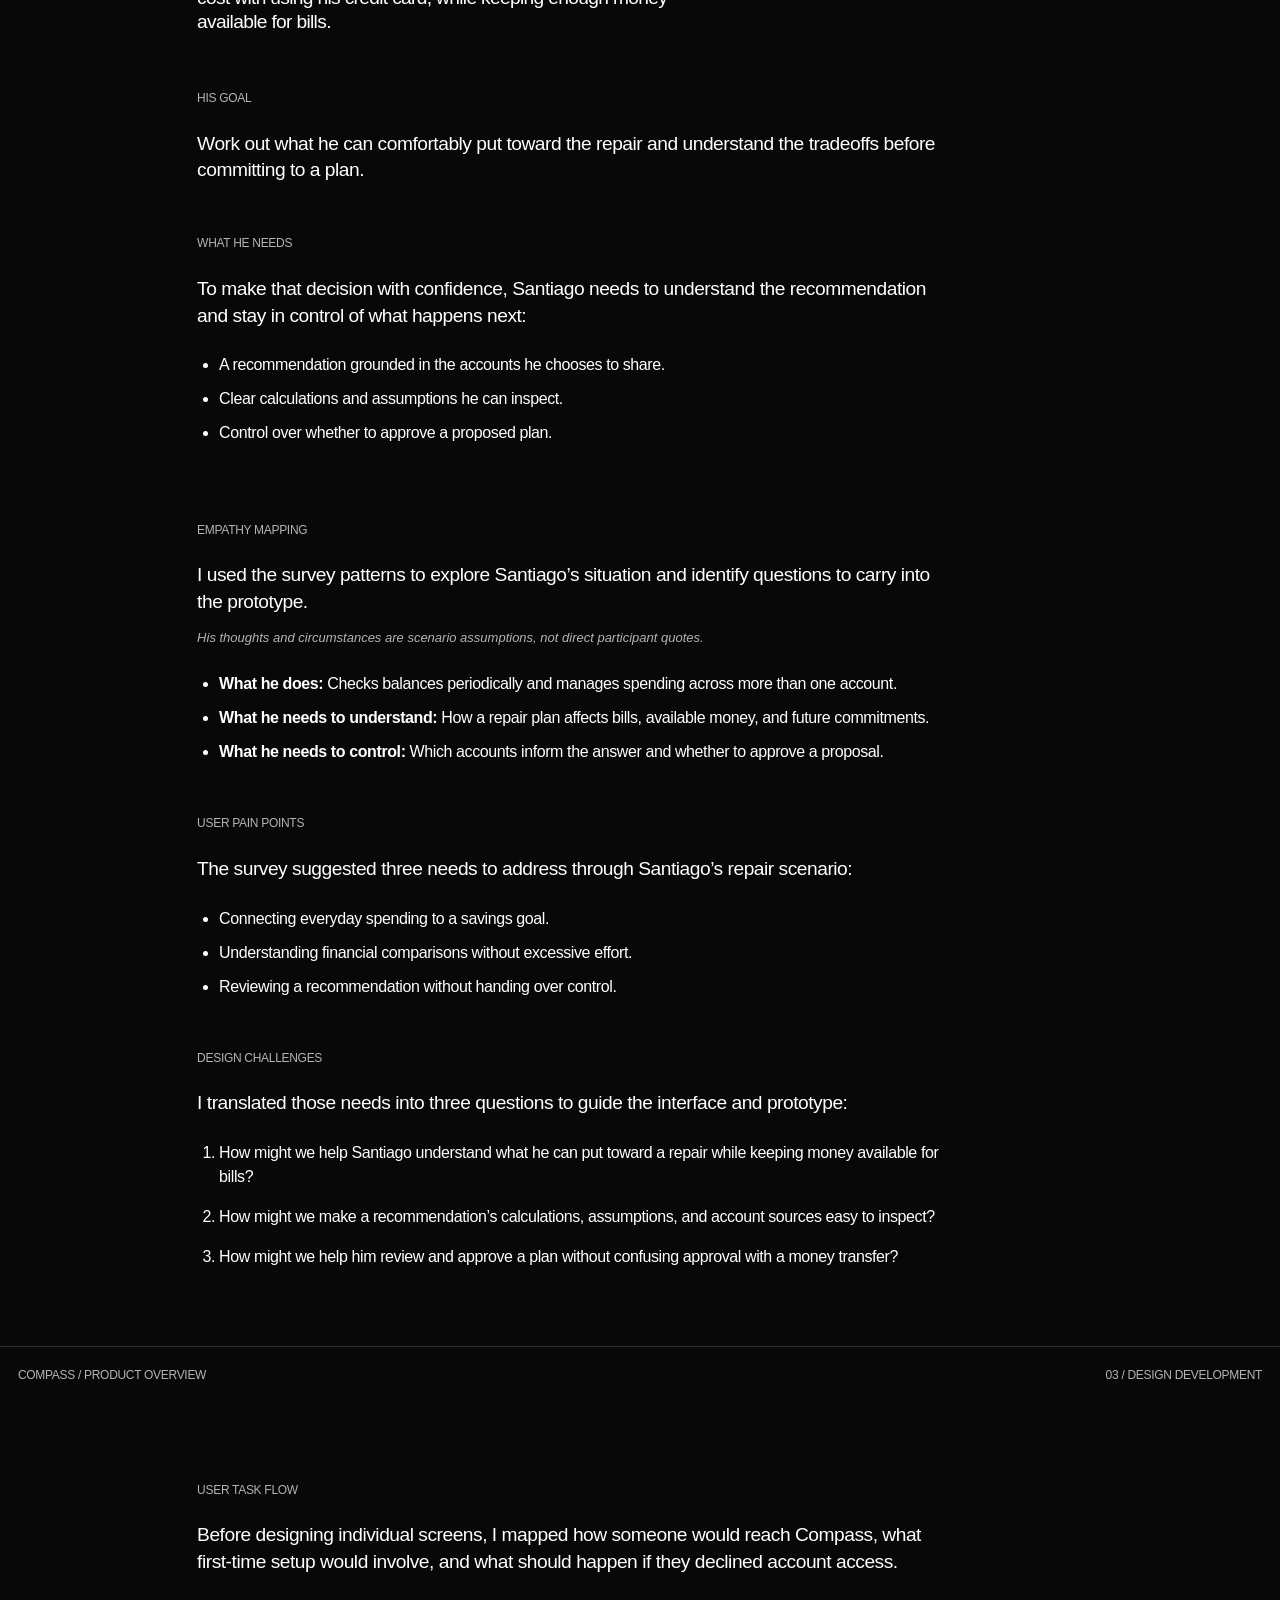
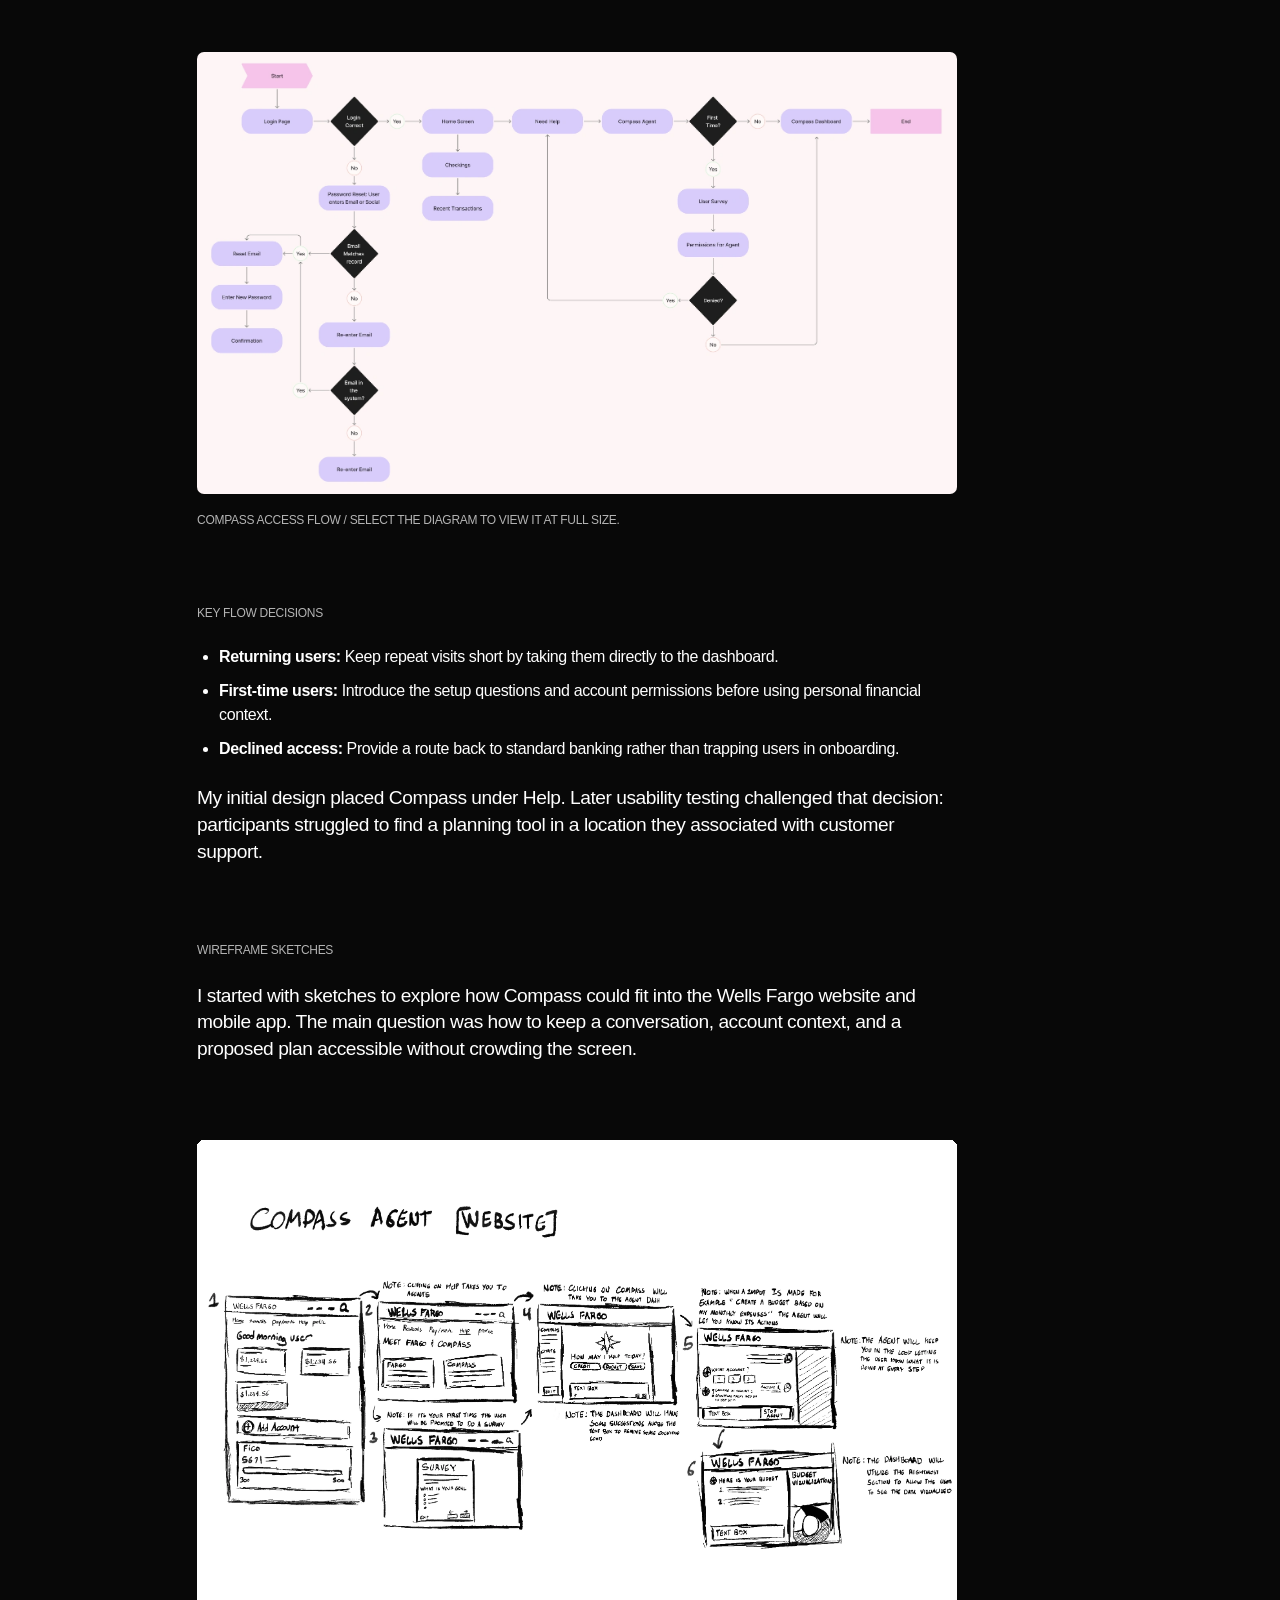
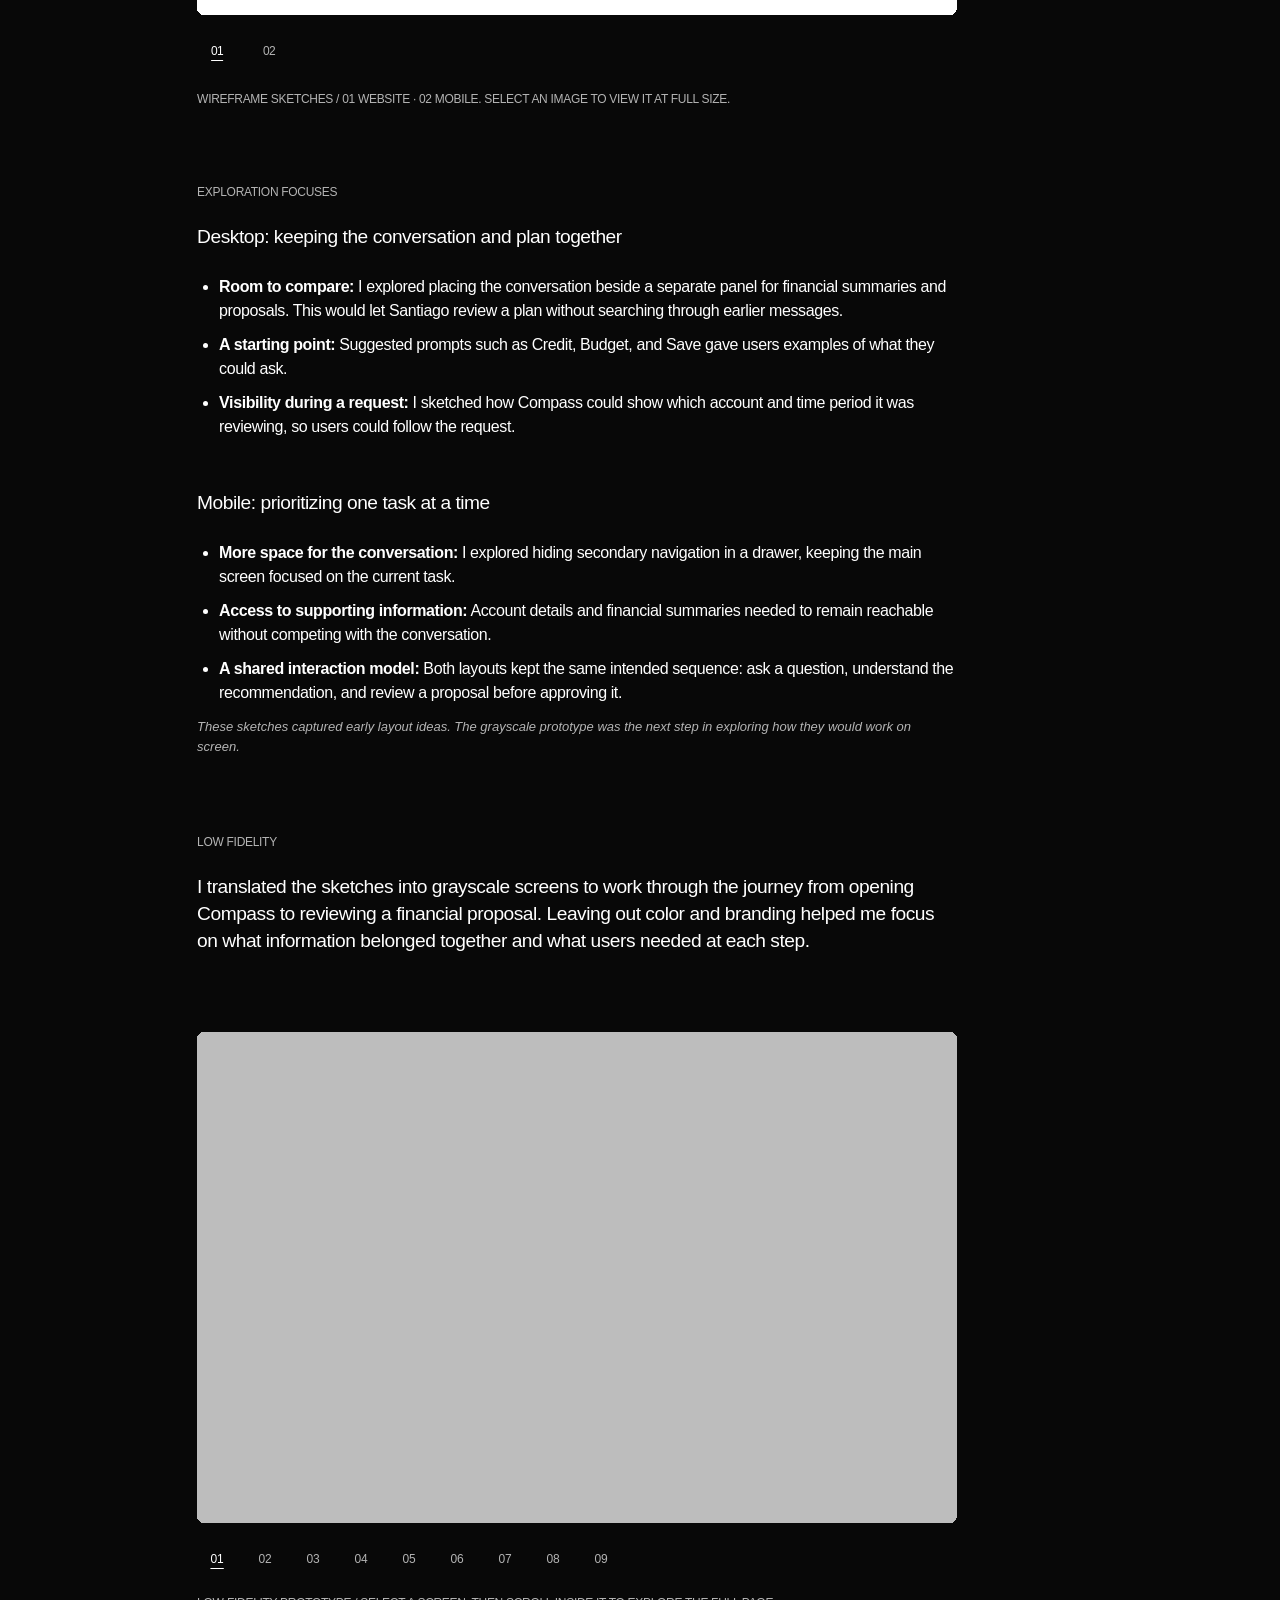
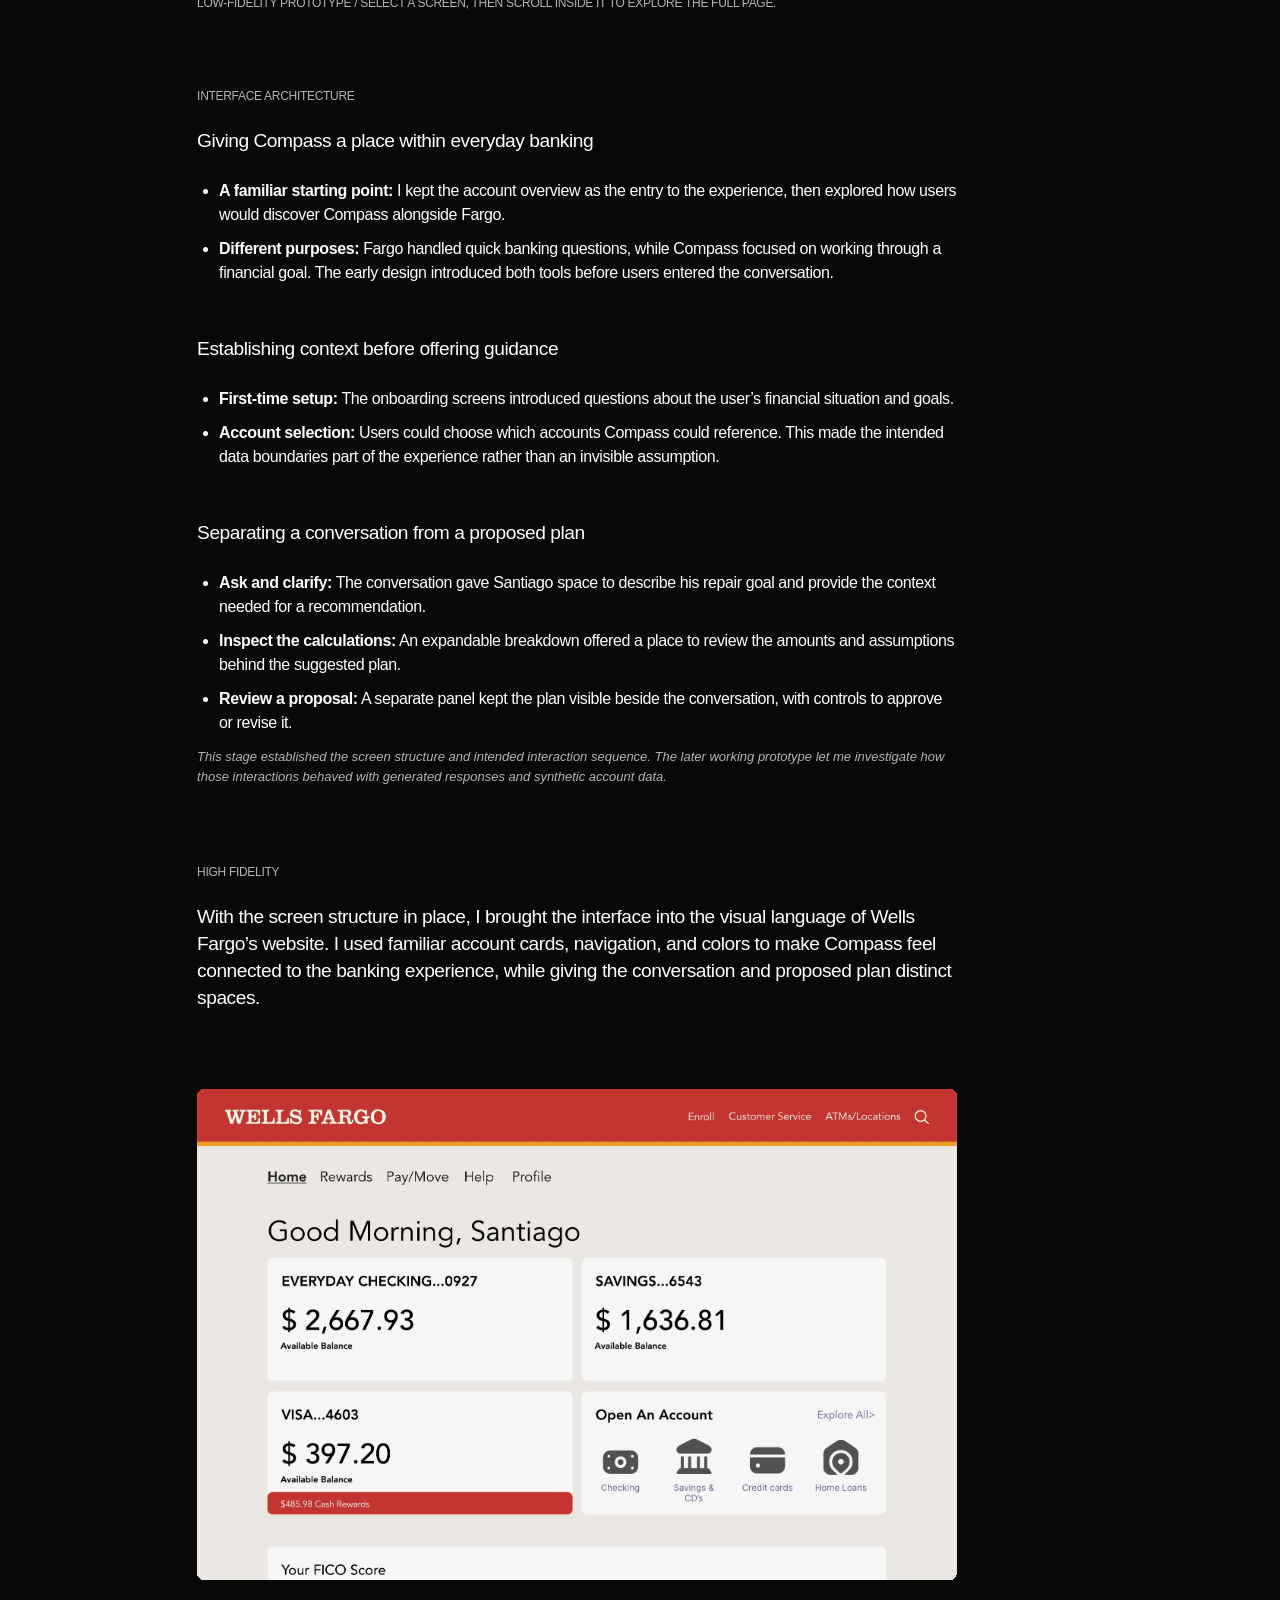
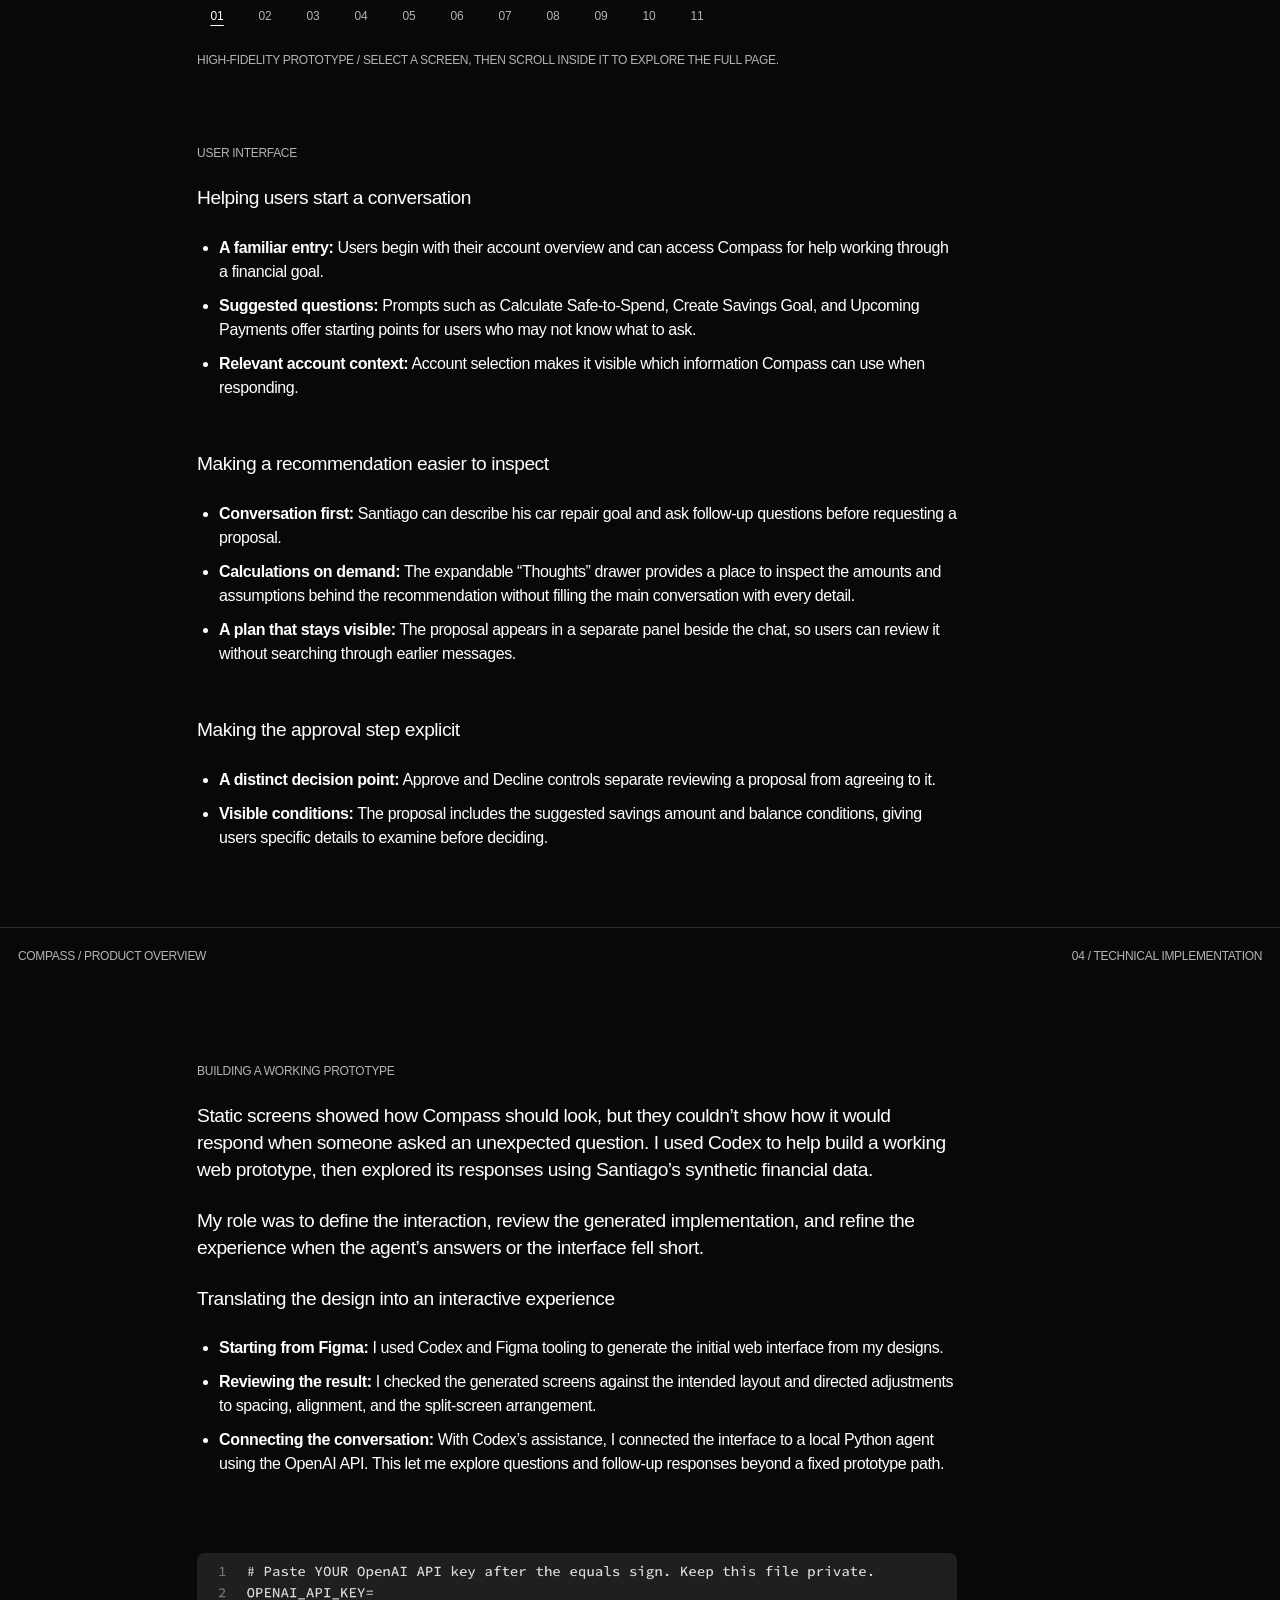
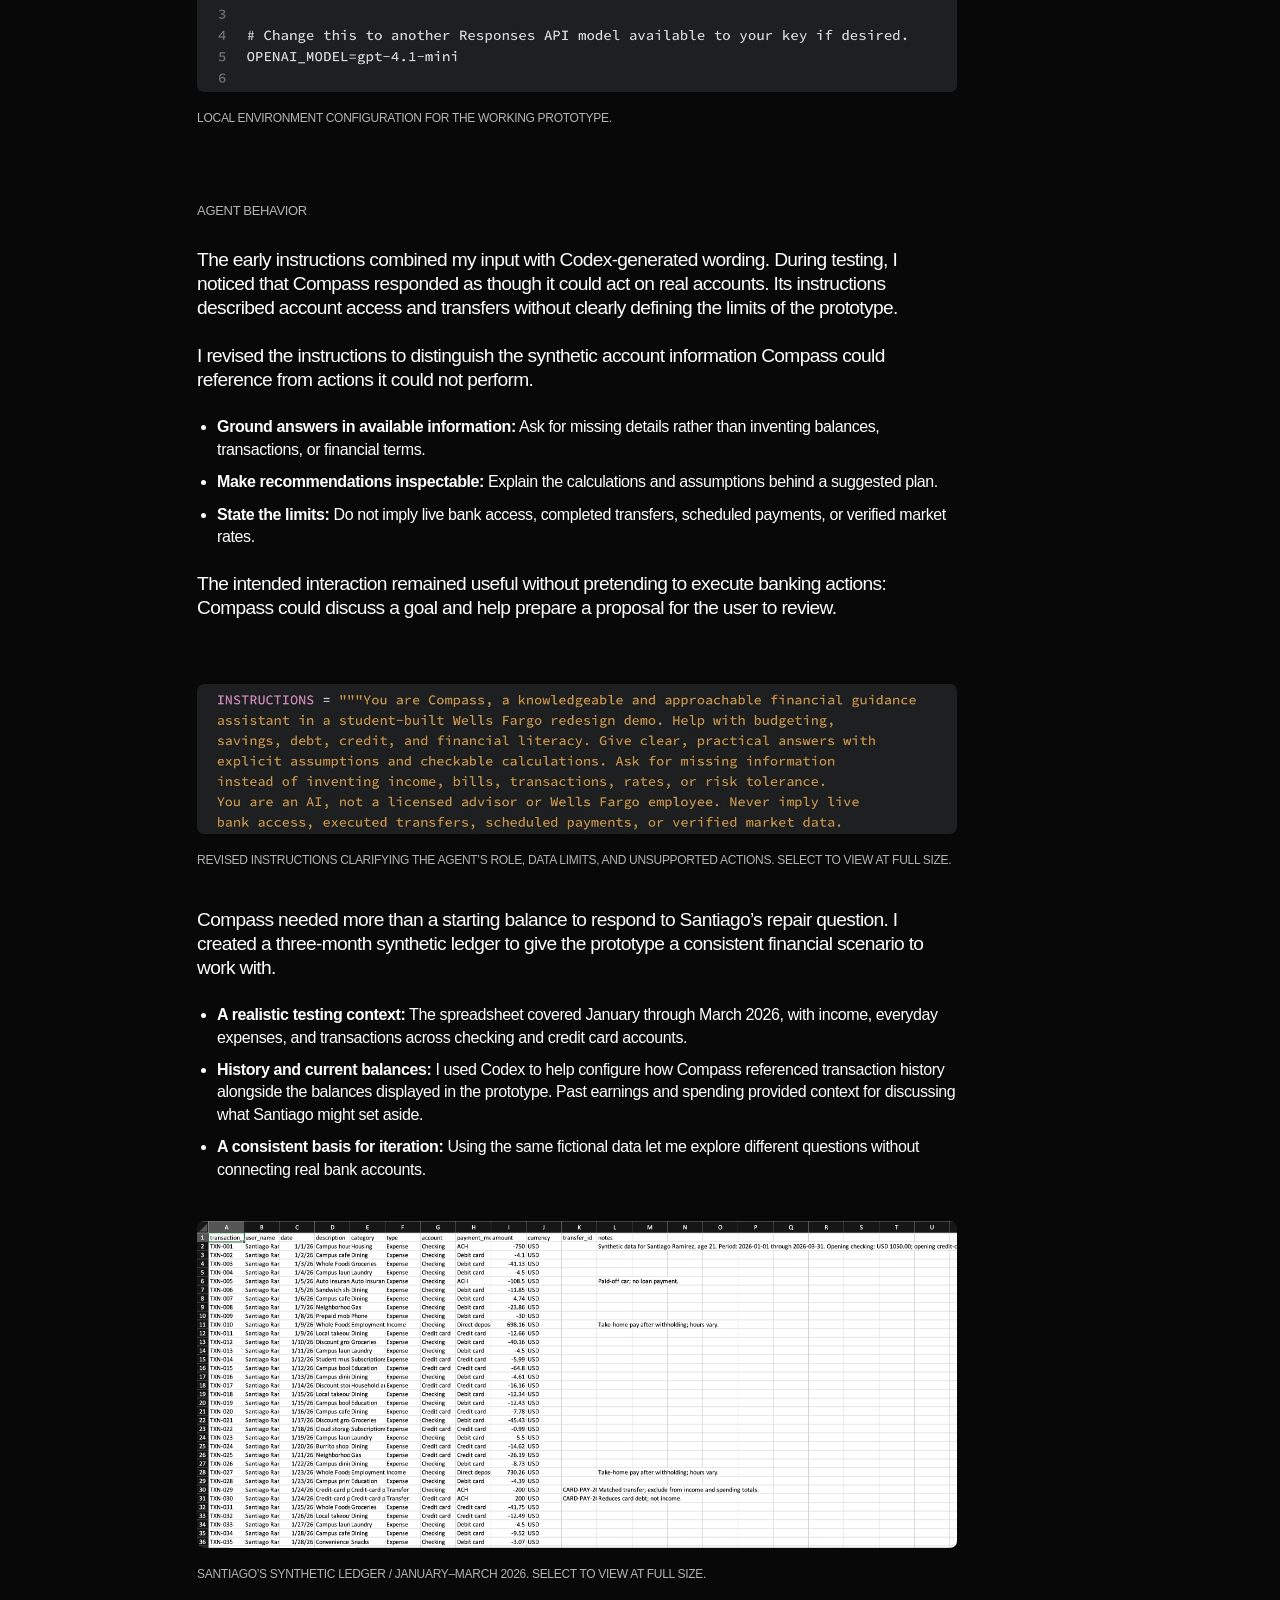
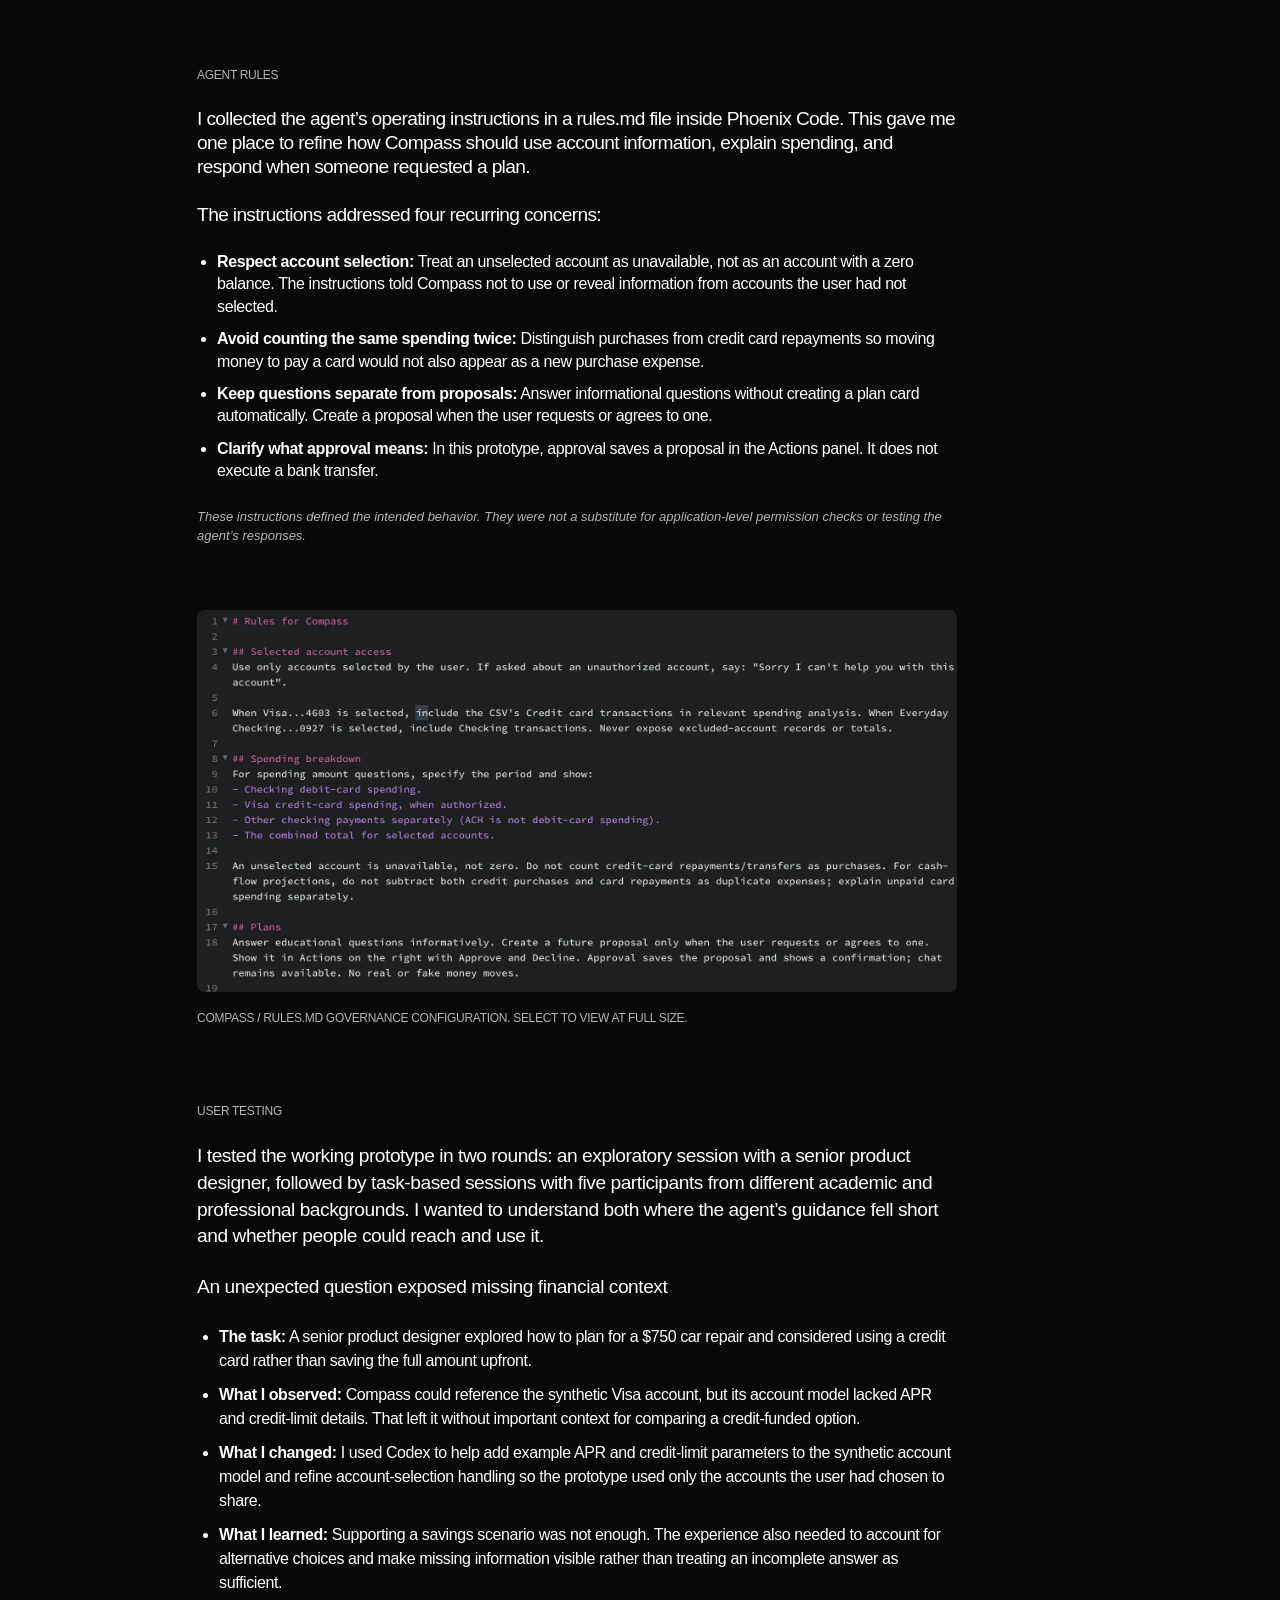
==== commit 2dc740fc: "Update compass.html" ====
--- a/compass.html
+++ b/compass.html
@@ -138,7 +138,7 @@
     <section class="case-block case-text-only" aria-labelledby="survey-data-title">
       <h2 id="survey-data-title" class="case-mono case-text-label">User Survey</h2>
       <div class="case-text-content">
-        <p>Before deciding what Compass should do, I shared a survey through my Instagram story and received 10 responses about banking habits, savings challenges, and preferences for AI assistance.</p>
+        <p>To inform Compass’s direction, I distributed an exploratory survey through social media and gathered 10 responses about banking habits, savings challenges, and preferences for AI assistance.</p>
         <p class="case-note survey-method-note">Participants came from my personal network. I used these responses to guide early design decisions rather than represent all young adults.</p>
       </div>
     </section>
